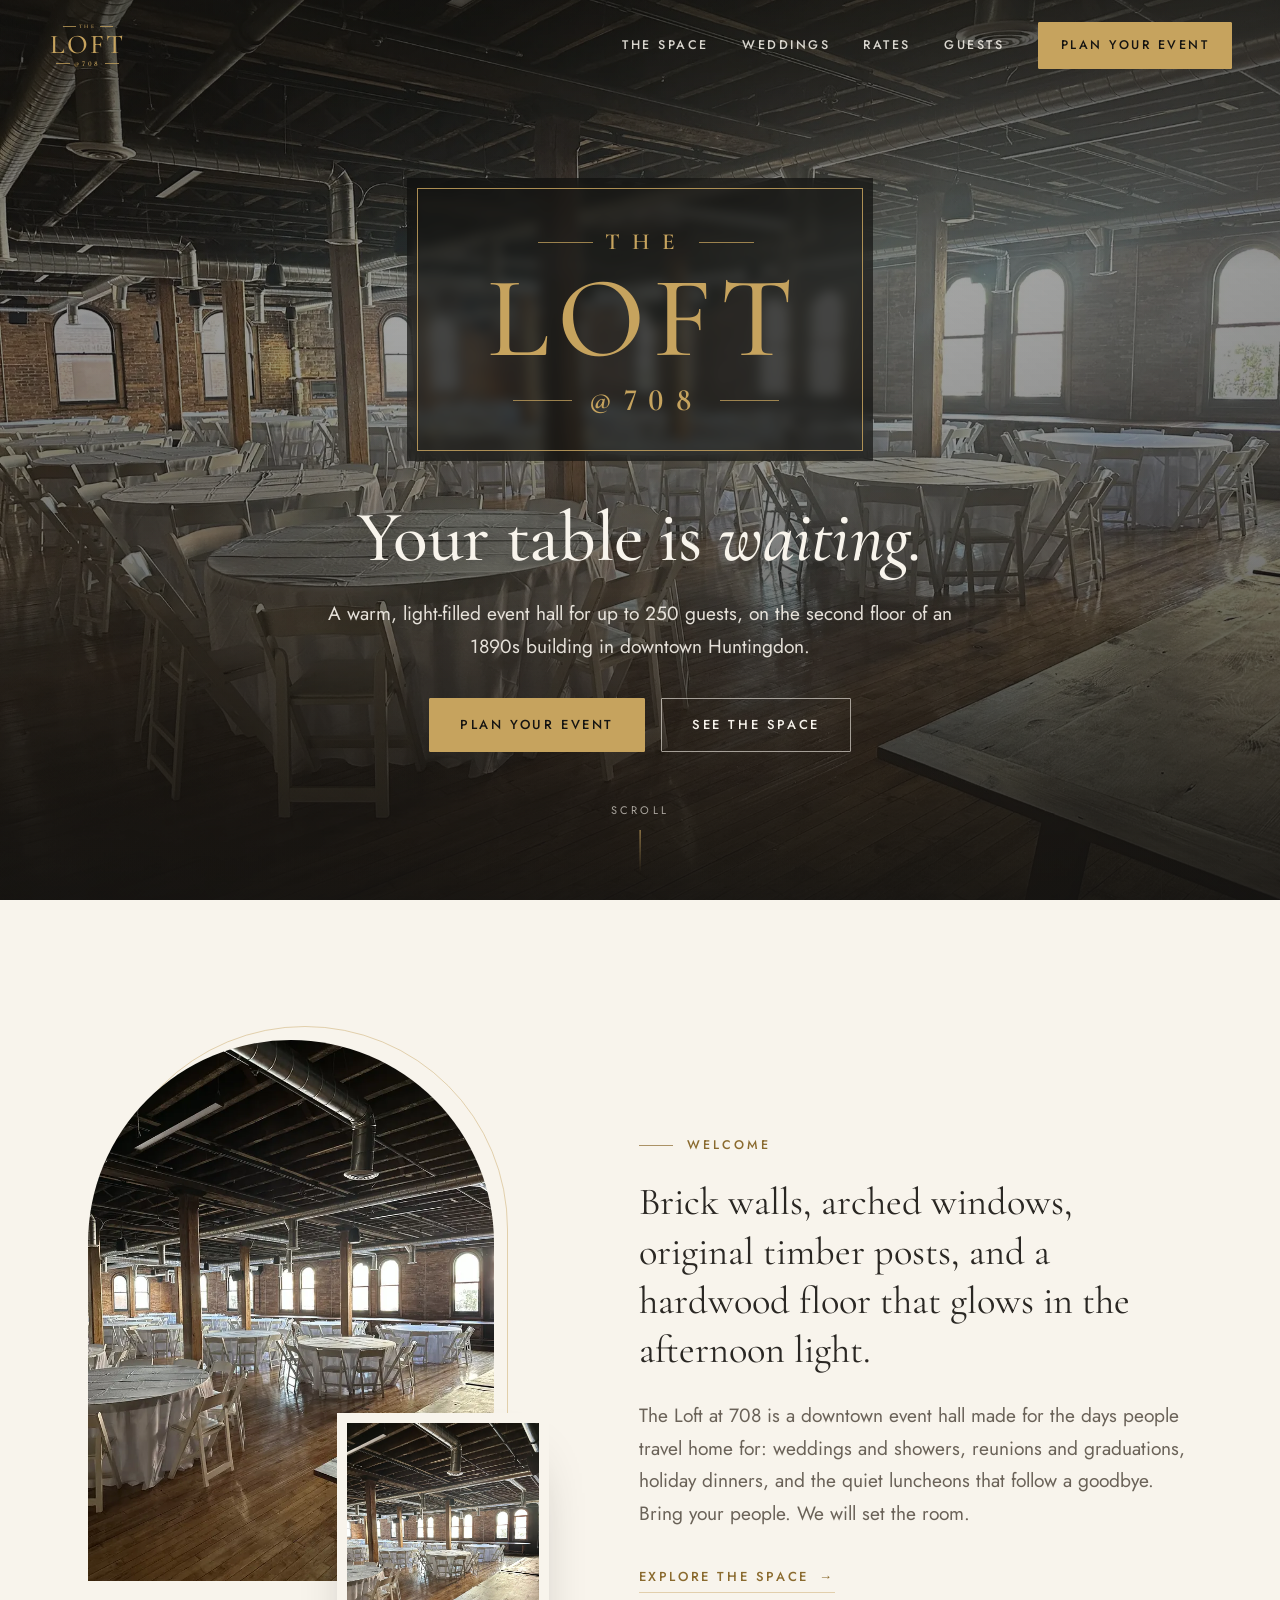
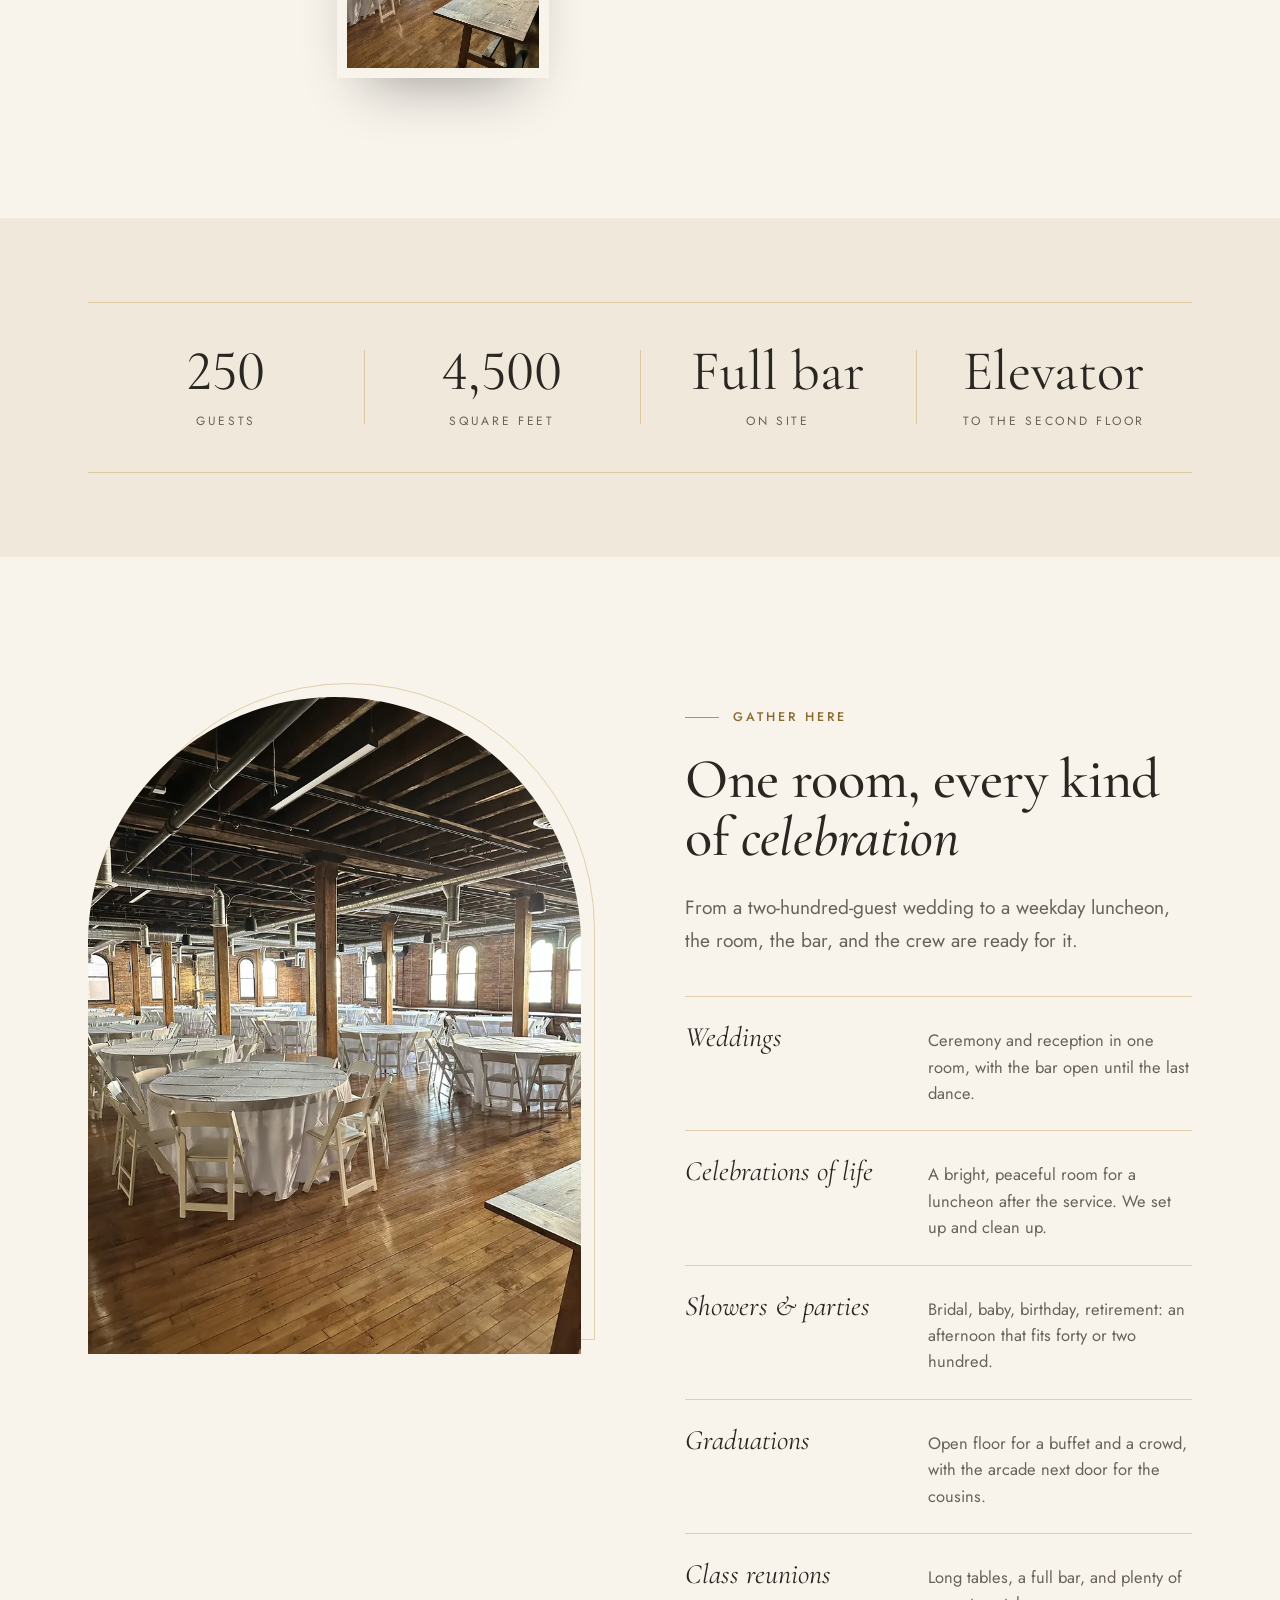
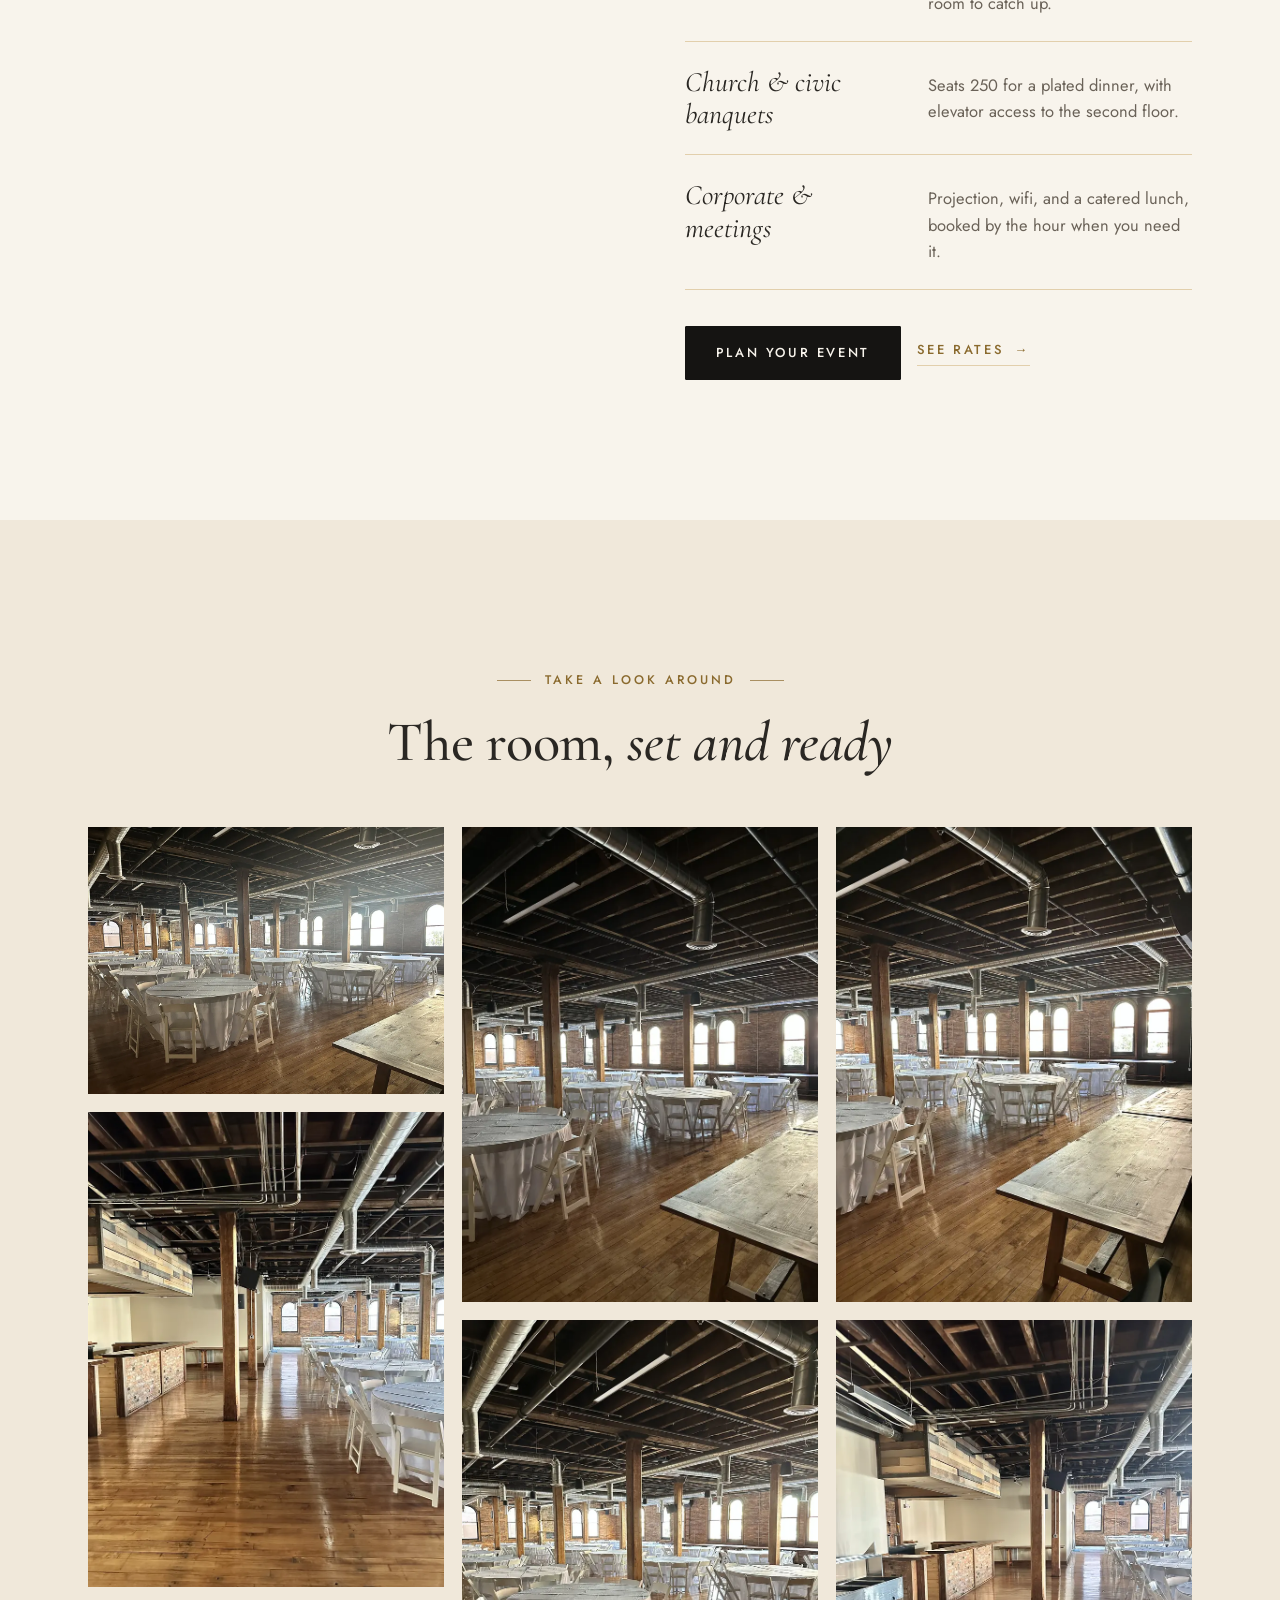
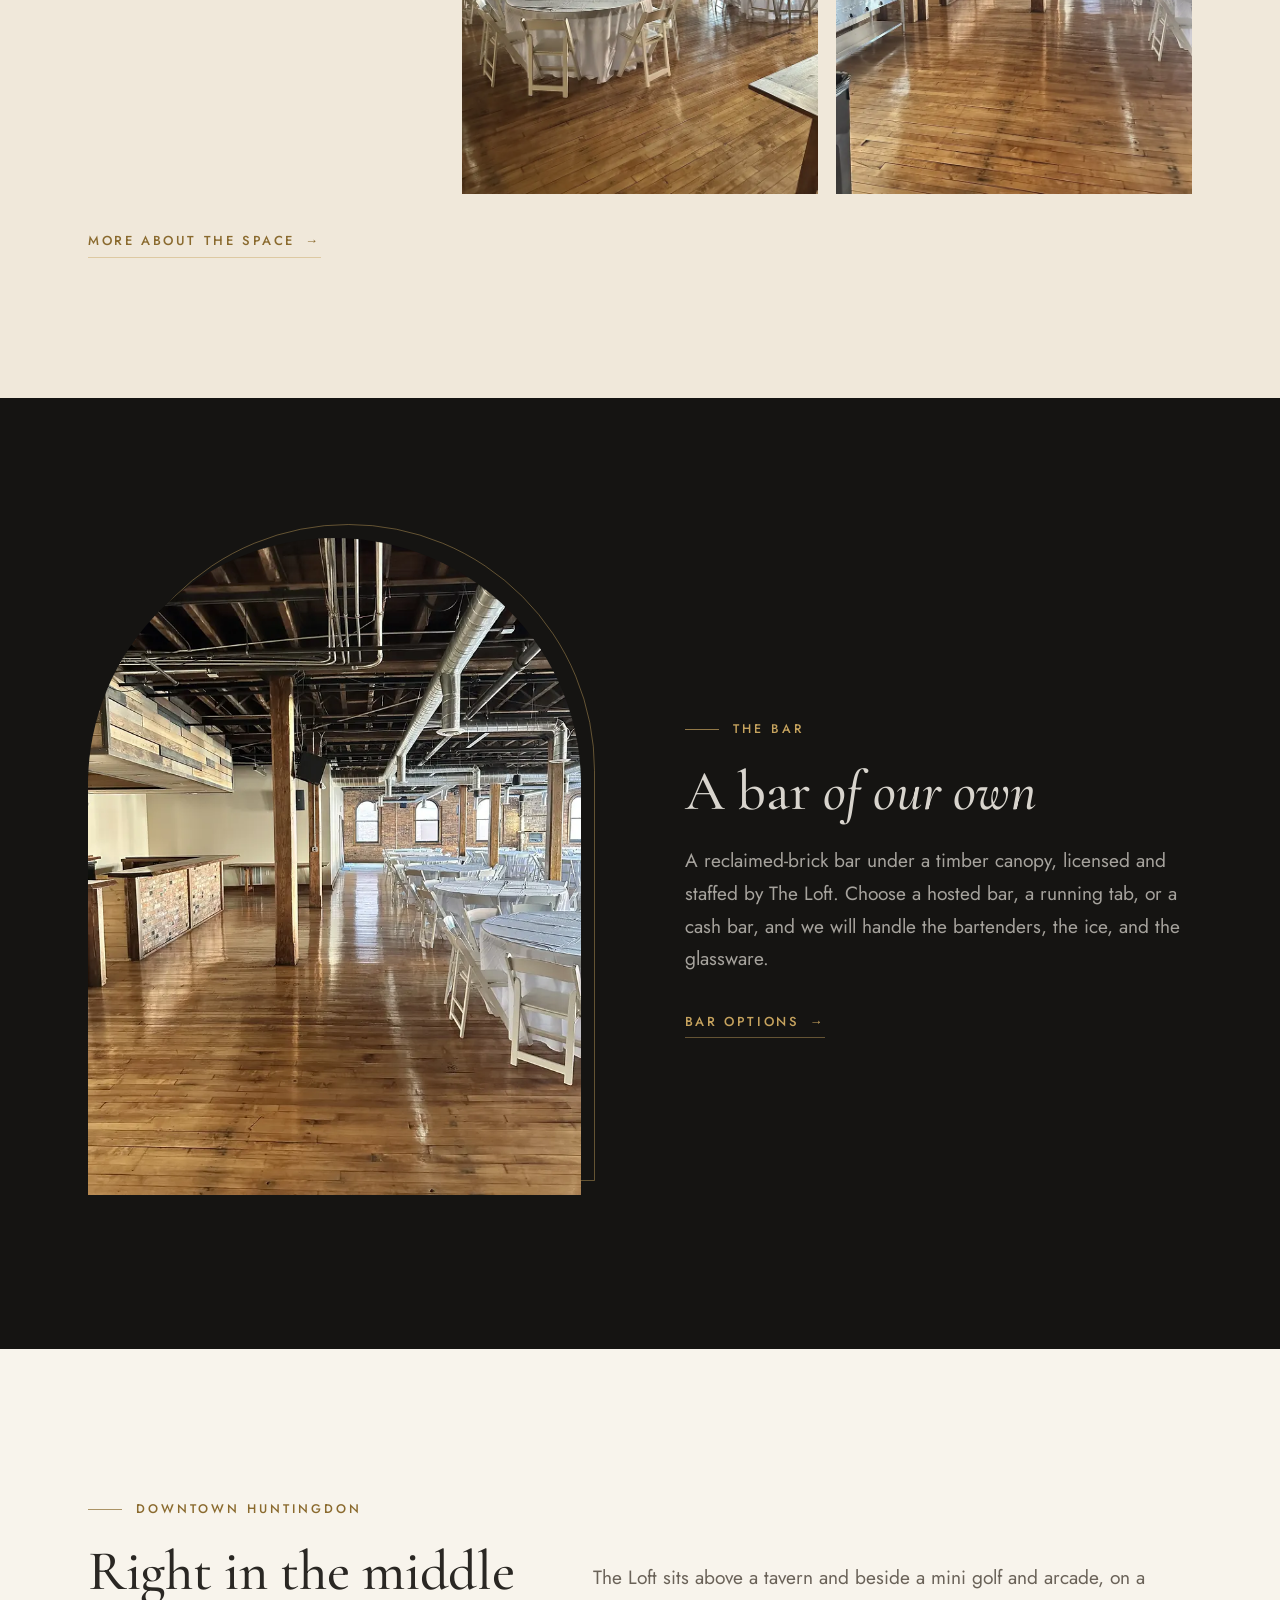
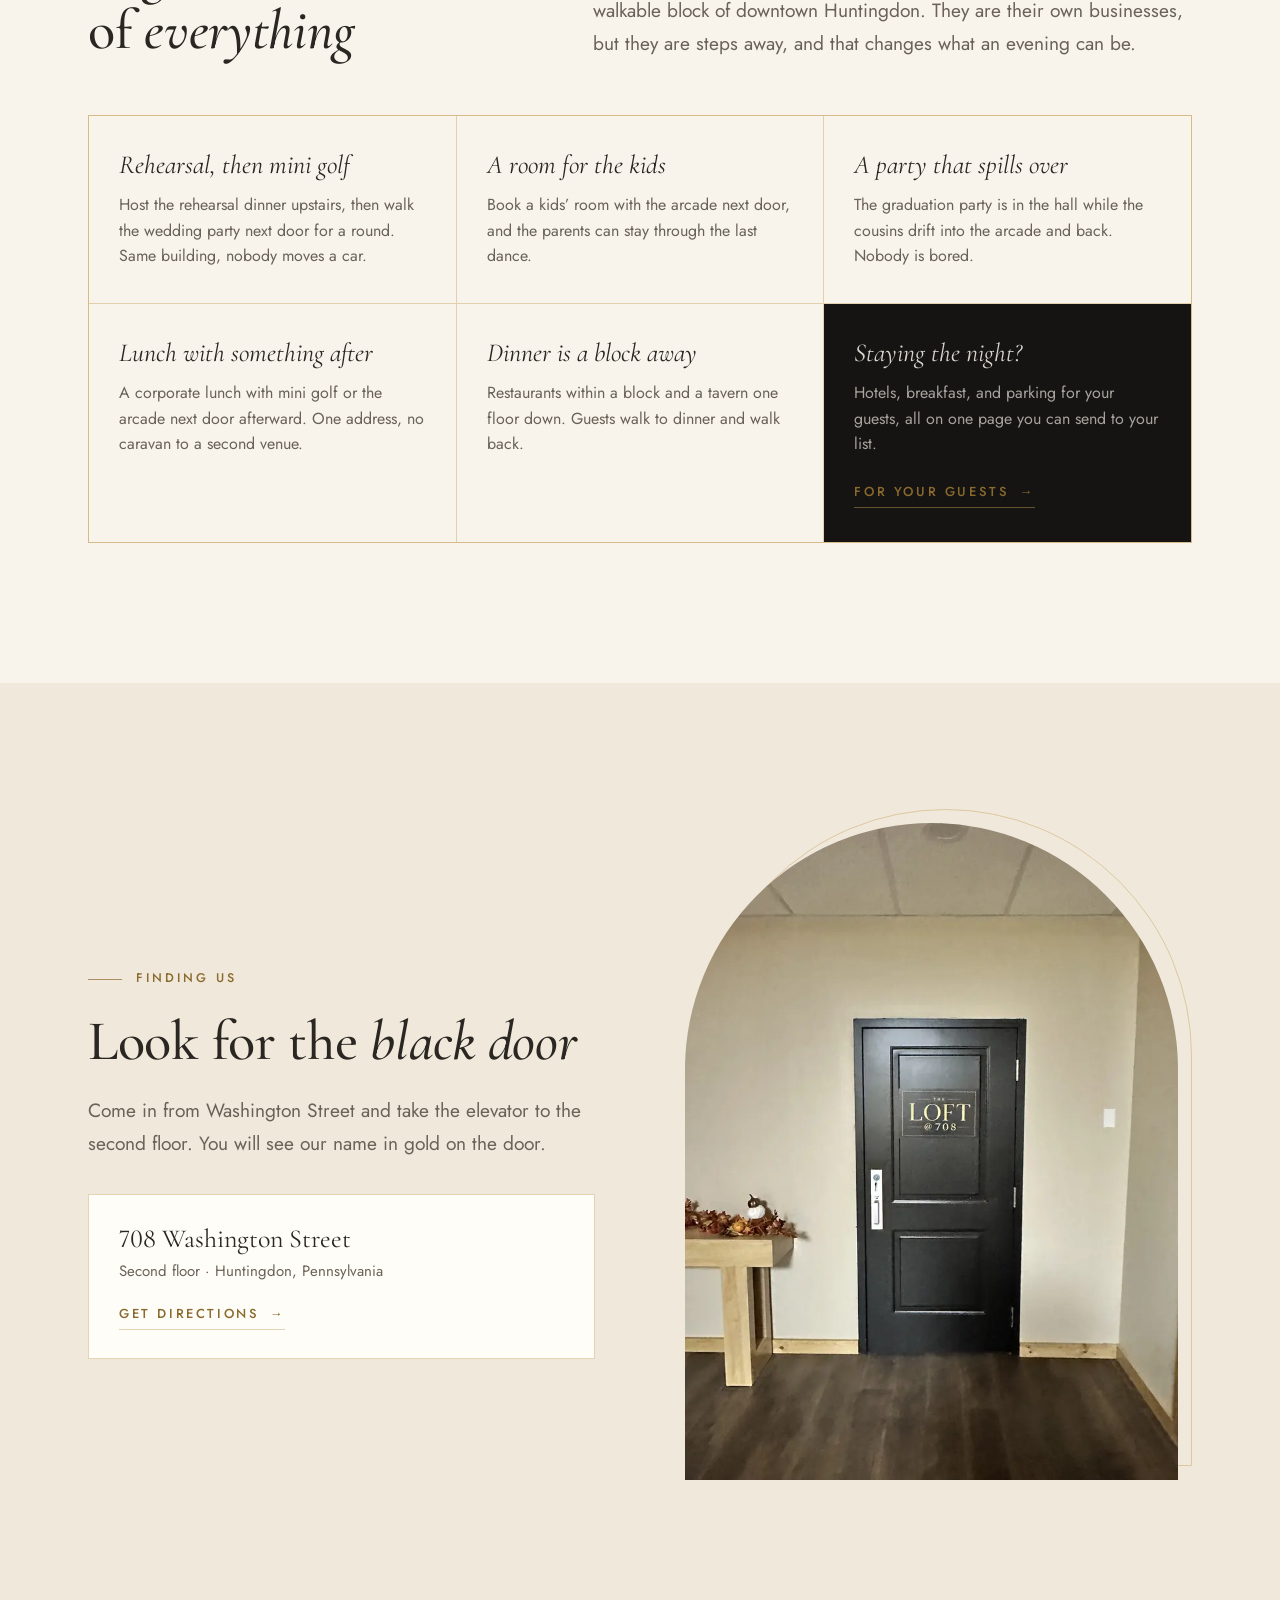
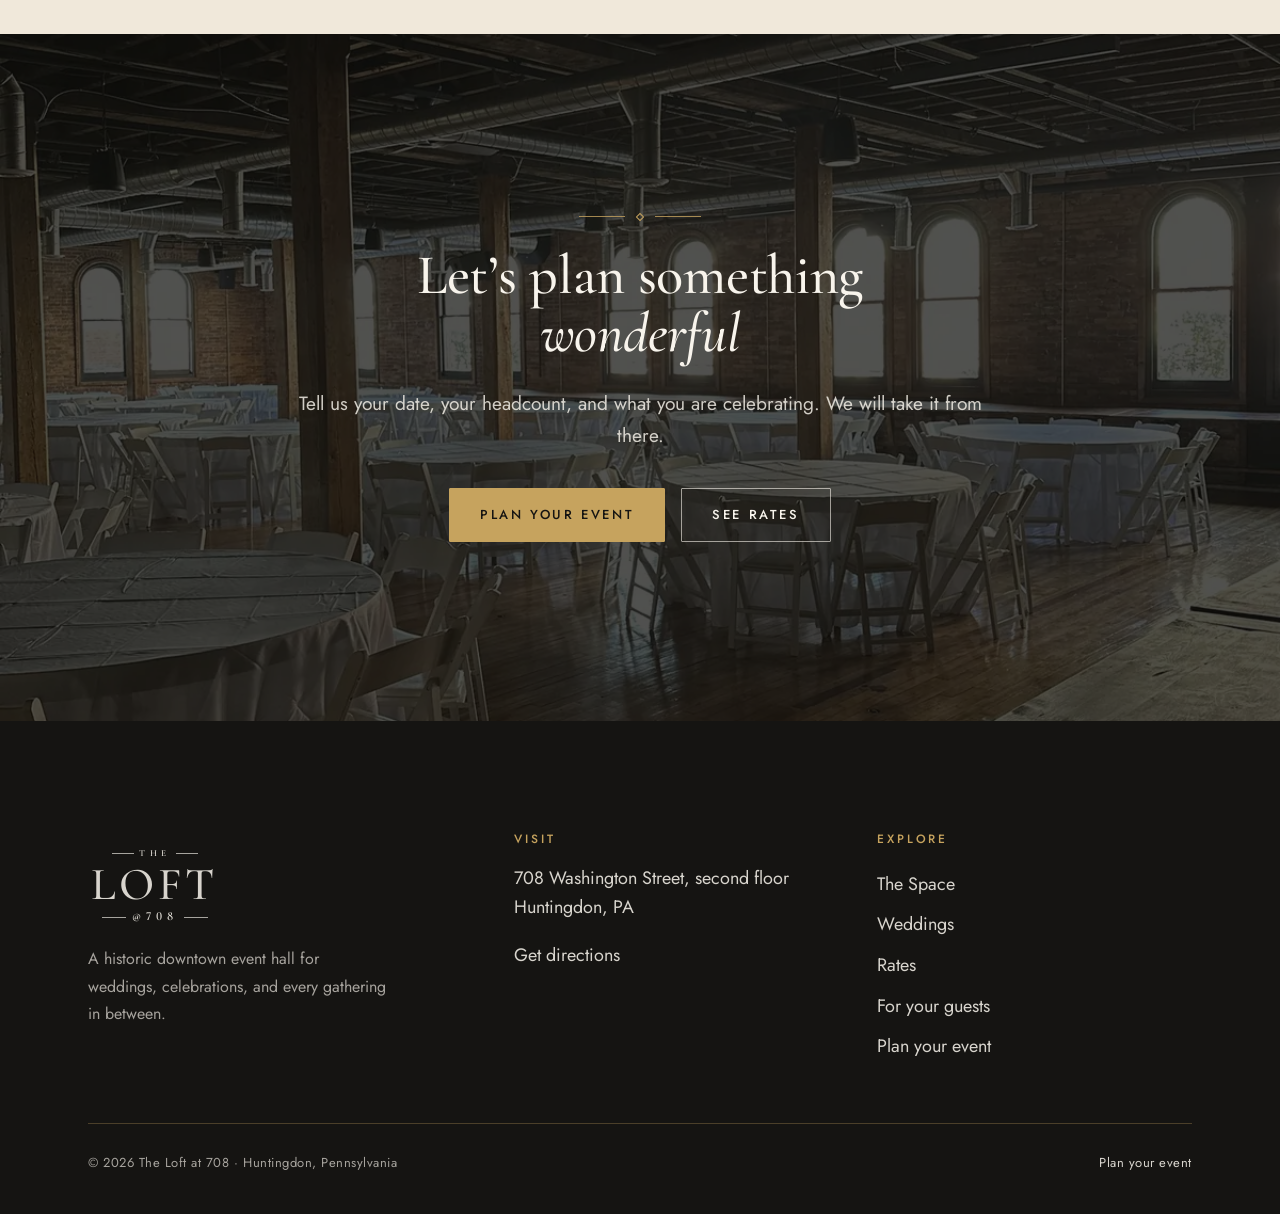
==== index.html @ 2ac63fba "Redesign the site around the Loft's sign and the finished room The look now comes from the sign on M" ====
<!DOCTYPE html>
<html lang="en">
<head>
<meta charset="utf-8">
<meta name="viewport" content="width=device-width, initial-scale=1">
<title>The Loft at 708 | Event hall in downtown Huntingdon, PA</title>
<meta name="description" content="A historic second-floor event hall at 708 Washington Street in downtown Huntingdon, PA. Exposed brick, arched windows, a full bar, and room for 250 guests.">
<meta property="og:type" content="website">
<meta property="og:site_name" content="The Loft at 708">
<meta property="og:title" content="The Loft at 708 | Huntingdon, PA">
<meta property="og:description" content="Exposed brick, arched windows, and room for 250, on the second floor of a historic building in downtown Huntingdon.">
<meta property="og:image" content="https://huntingdon-banquet-website.vercel.app/images/loft-share.jpg">
<meta property="og:image:width" content="1200">
<meta property="og:image:height" content="630">
<meta name="twitter:card" content="summary_large_image">
<meta name="theme-color" content="#151412">
<link rel="icon" href="images/favicon.svg" type="image/svg+xml">
<link rel="preconnect" href="https://fonts.googleapis.com">
<link rel="preconnect" href="https://fonts.gstatic.com" crossorigin>
<link href="https://fonts.googleapis.com/css2?family=Cormorant+Garamond:ital,wght@0,400;0,500;0,600;1,400;1,500&family=Jost:wght@400;500&display=swap" rel="stylesheet">
<link rel="stylesheet" href="css/main.css">
<link rel="preload" as="image" type="image/webp" href="images/loft-hall-wide-2000.webp" imagesrcset="images/loft-hall-wide-1200.webp 1200w, images/loft-hall-wide-2000.webp 2000w" imagesizes="100vw">
<script src="config.js"></script>
<script src="js/site.js" defer></script>
<script src="js/content.js" defer></script>
</head>
<body>
<a class="skip-link" href="#main">Skip to content</a>

<header class="site-header">
  <div class="site-header__inner">
    <a class="lockup" href="index.html" aria-label="The Loft at 708, home">
      <span class="lockup__the" aria-hidden="true">The</span>
      <span class="lockup__loft" aria-hidden="true">Loft</span>
      <span class="lockup__num" aria-hidden="true">@708</span>
    </a>
    <nav class="site-nav" aria-label="Main">
      <a href="the-room.html">The Space</a>
      <a href="weddings.html">Weddings</a>
      <a href="pricing.html">Rates</a>
      <a href="for-your-guests.html">Guests</a>
      <a class="btn" href="book-a-tour.html">Plan your event</a>
    </nav>
    <button class="menu-toggle" type="button" aria-controls="mobile-menu" aria-expanded="false" aria-label="Open menu"><span></span></button>
  </div>
</header>
<div class="mobile-menu" id="mobile-menu" aria-hidden="true">
  <a href="index.html" aria-current="page">Home</a>
  <a href="the-room.html">The Space</a>
  <a href="weddings.html">Weddings</a>
  <a href="pricing.html">Rates</a>
  <a href="for-your-guests.html">Guests</a>
  <a class="btn" href="book-a-tour.html">Plan your event</a>
  <p class="mobile-menu__meta">708 Washington Street, second floor<br>Huntingdon, PA</p>
</div>

<main id="main">

  <!-- HERO -->
  <section class="hero">
    <div class="hero__media">
      <picture data-content="hero.image">
        <source type="image/webp" srcset="images/loft-hall-wide-1200.webp 1200w, images/loft-hall-wide-2000.webp 2000w" sizes="100vw">
        <img src="images/loft-hall-wide-2000.jpg" srcset="images/loft-hall-wide-1200.jpg 1200w, images/loft-hall-wide-2000.jpg 2000w" sizes="100vw" alt="The Loft set for a dinner: round tables in white linen between timber posts, under arched brick windows" fetchpriority="high">
      </picture>
    </div>
    <div class="hero__shade"></div>
    <div class="hero__content">
      <div class="plaque fade-up">
        <span class="lockup" aria-hidden="true">
          <span class="lockup__the">The</span>
          <span class="lockup__loft">Loft</span>
          <span class="lockup__num">@708</span>
        </span>
        <span class="visually-hidden" data-venue-name>The Loft at 708</span>
      </div>
      <h1 class="display hero__title fade-up d1" data-content="hero.headline" data-content-html>Your table is <em>waiting.</em></h1>
      <p class="hero__sub fade-up d2" data-content="hero.subheadline">A warm, light-filled event hall for up to 250 guests, on the second floor of an 1890s building in downtown Huntingdon.</p>
      <div class="actions fade-up d3">
        <a class="btn" href="book-a-tour.html">Plan your event</a>
        <a class="btn btn--ghost" href="the-room.html">See the space</a>
      </div>
    </div>
    <a class="hero__scroll" href="#welcome">Scroll</a>
  </section>

  <!-- WELCOME -->
  <section class="section" id="welcome">
    <div class="wrap split split--wide-text">
      <div class="reveal">
        <div class="collage">
          <div class="arch arch--framed collage__main">
            <picture data-content="home.welcome.image">
              <source type="image/webp" srcset="images/loft-window-wall-760.webp 760w, images/loft-window-wall-1200.webp 1200w" sizes="(max-width: 900px) 80vw, 480px">
              <img src="images/loft-window-wall-1200.jpg" srcset="images/loft-window-wall-760.jpg 760w, images/loft-window-wall-1200.jpg 1200w" sizes="(max-width: 900px) 80vw, 480px" alt="Tall arched windows along the brick wall, with tables set in white linen" loading="lazy">
            </picture>
          </div>
          <div class="frame collage__inset">
            <picture data-content="home.welcome.image2">
              <source type="image/webp" srcset="images/loft-farm-table-760.webp" sizes="260px">
              <img src="images/loft-farm-table-760.jpg" alt="A rustic wooden farm table in the foreground of the hall" loading="lazy">
            </picture>
          </div>
        </div>
      </div>
      <div class="reveal d1">
        <span class="eyebrow">Welcome</span>
        <p class="statement" data-content="home.welcome.statement">Brick walls, arched windows, original timber posts, and a hardwood floor that glows in the afternoon light.</p>
        <p class="lede" data-content="home.welcome.text">The Loft at 708 is a downtown event hall made for the days people travel home for: weddings and showers, reunions and graduations, holiday dinners, and the quiet luncheons that follow a goodbye. Bring your people. We will set the room.</p>
        <div class="actions">
          <a class="text-link" href="the-room.html">Explore the space <span aria-hidden="true">&rarr;</span></a>
        </div>
      </div>
    </div>
  </section>

  <!-- AT A GLANCE -->
  <section class="section--tight section--linen" aria-label="At a glance">
    <div class="wrap">
      <div class="stats reveal">
        <div class="stat"><span class="stat__value" data-content="venue.capacity">250</span><span class="stat__label">Guests</span></div>
        <div class="stat"><span class="stat__value" data-content="venue.sqft">4,500</span><span class="stat__label">Square feet</span></div>
        <div class="stat"><span class="stat__value">Full bar</span><span class="stat__label">On site</span></div>
        <div class="stat"><span class="stat__value">Elevator</span><span class="stat__label">To the second floor</span></div>
      </div>
    </div>
  </section>

  <!-- OCCASIONS -->
  <section class="section">
    <div class="wrap split split--top">
      <div class="sticky-media reveal">
        <div class="arch arch--framed">
          <picture data-content="home.occasions.image">
            <source type="image/webp" srcset="images/loft-tables-posts-760.webp 760w, images/loft-tables-posts-1200.webp 1200w" sizes="(max-width: 900px) 90vw, 540px">
            <img src="images/loft-tables-posts-1200.jpg" srcset="images/loft-tables-posts-760.jpg 760w, images/loft-tables-posts-1200.jpg 1200w" sizes="(max-width: 900px) 90vw, 540px" alt="Round tables set between the hall's timber posts" loading="lazy">
          </picture>
        </div>
      </div>
      <div class="reveal d1">
        <span class="eyebrow">Gather here</span>
        <h2 class="h2">One room, every kind of <em>celebration</em></h2>
        <p class="lede" data-content="home.occasions.intro">From a two-hundred-guest wedding to a weekday luncheon, the room, the bar, and the crew are ready for it.</p>
        <ul class="occasions">
          <li>
            <a class="occasion" href="weddings.html">
              <span class="occasion__name" data-content="home.occasions.weddings.name">Weddings</span>
              <span class="occasion__desc" data-content="home.occasions.weddings.desc">Ceremony and reception in one room, with the bar open until the last dance.</span>
            </a>
          </li>
          <li class="occasion">
            <span class="occasion__name" data-content="home.occasions.celebrations.name">Celebrations of life</span>
            <span class="occasion__desc" data-content="home.occasions.celebrations.desc">A bright, peaceful room for a luncheon after the service. We set up and clean up.</span>
          </li>
          <li class="occasion">
            <span class="occasion__name" data-content="home.occasions.showers.name">Showers &amp; parties</span>
            <span class="occasion__desc" data-content="home.occasions.showers.desc">Bridal, baby, birthday, retirement: an afternoon that fits forty or two hundred.</span>
          </li>
          <li class="occasion">
            <span class="occasion__name" data-content="home.occasions.graduations.name">Graduations</span>
            <span class="occasion__desc" data-content="home.occasions.graduations.desc">Open floor for a buffet and a crowd, with the arcade next door for the cousins.</span>
          </li>
          <li class="occasion">
            <span class="occasion__name" data-content="home.occasions.reunions.name">Class reunions</span>
            <span class="occasion__desc" data-content="home.occasions.reunions.desc">Long tables, a full bar, and plenty of room to catch up.</span>
          </li>
          <li class="occasion">
            <span class="occasion__name" data-content="home.occasions.banquets.name">Church &amp; civic banquets</span>
            <span class="occasion__desc" data-content="home.occasions.banquets.desc">Seats 250 for a plated dinner, with elevator access to the second floor.</span>
          </li>
          <li class="occasion">
            <span class="occasion__name" data-content="home.occasions.corporate.name">Corporate &amp; meetings</span>
            <span class="occasion__desc" data-content="home.occasions.corporate.desc">Projection, wifi, and a catered lunch, booked by the hour when you need it.</span>
          </li>
        </ul>
        <div class="actions">
          <a class="btn btn--ink" href="book-a-tour.html">Plan your event</a>
          <a class="text-link" href="pricing.html">See rates <span aria-hidden="true">&rarr;</span></a>
        </div>
      </div>
    </div>
  </section>

  <!-- GALLERY -->
  <section class="section section--linen" id="gallery">
    <div class="wrap">
      <div class="center reveal">
        <span class="eyebrow">Take a look around</span>
        <h2 class="h2">The room, <em>set and ready</em></h2>
      </div>
      <div class="gallery reveal d1">
        <button class="gallery__item" type="button" aria-label="Open photo: the full hall">
          <picture data-content="room.gallery.1">
            <source type="image/webp" srcset="images/loft-hall-wide-1200.webp" sizes="(max-width: 900px) 50vw, 400px">
            <img src="images/loft-hall-wide-1200.jpg" alt="The full hall set with round tables, timber posts, and arched windows" loading="lazy" width="1200" height="900">
          </picture>
        </button>
        <button class="gallery__item" type="button" aria-label="Open photo: the bar">
          <picture data-content="room.gallery.2">
            <source type="image/webp" srcset="images/loft-bar-view-760.webp" sizes="(max-width: 900px) 50vw, 400px">
            <img src="images/loft-bar-view-760.jpg" alt="The reclaimed-brick bar under its timber canopy, with tables beyond" loading="lazy" width="760" height="1013">
          </picture>
        </button>
        <button class="gallery__item" type="button" aria-label="Open photo: the window wall">
          <picture data-content="room.gallery.3">
            <source type="image/webp" srcset="images/loft-window-wall-760.webp" sizes="(max-width: 900px) 50vw, 400px">
            <img src="images/loft-window-wall-760.jpg" alt="Sunlight through the arched windows onto tables in white linen" loading="lazy" width="760" height="1013">
          </picture>
        </button>
        <button class="gallery__item" type="button" aria-label="Open photo: tables between the posts">
          <picture data-content="room.gallery.4">
            <source type="image/webp" srcset="images/loft-tables-posts-760.webp" sizes="(max-width: 900px) 50vw, 400px">
            <img src="images/loft-tables-posts-760.jpg" alt="Round tables arranged between the original timber posts" loading="lazy" width="760" height="1013">
          </picture>
        </button>
        <button class="gallery__item" type="button" aria-label="Open photo: the farm tables">
          <picture data-content="room.gallery.5">
            <source type="image/webp" srcset="images/loft-farm-table-760.webp" sizes="(max-width: 900px) 50vw, 400px">
            <img src="images/loft-farm-table-760.jpg" alt="Rustic farm tables beside the dining floor" loading="lazy" width="760" height="1013">
          </picture>
        </button>
        <button class="gallery__item" type="button" aria-label="Open photo: the bar and serving station">
          <picture data-content="room.gallery.6">
            <source type="image/webp" srcset="images/loft-bar-buffet-760.webp" sizes="(max-width: 900px) 50vw, 400px">
            <img src="images/loft-bar-buffet-760.jpg" alt="The bar with beer taps and a serving station, looking down the hall" loading="lazy" width="760" height="1013">
          </picture>
        </button>
      </div>
      <div class="center actions reveal">
        <a class="text-link" href="the-room.html">More about the space <span aria-hidden="true">&rarr;</span></a>
      </div>
    </div>
  </section>

  <!-- THE BAR -->
  <section class="section section--ink">
    <div class="wrap split">
      <div class="feature-media reveal">
        <div class="arch arch--framed">
          <picture data-content="home.bar.image">
            <source type="image/webp" srcset="images/loft-bar-view-760.webp 760w, images/loft-bar-view-1200.webp 1200w" sizes="(max-width: 900px) 80vw, 520px">
            <img src="images/loft-bar-view-1200.jpg" srcset="images/loft-bar-view-760.jpg 760w, images/loft-bar-view-1200.jpg 1200w" sizes="(max-width: 900px) 80vw, 520px" alt="The reclaimed-brick bar with its timber canopy" loading="lazy">
          </picture>
        </div>
      </div>
      <div class="reveal d1">
        <span class="eyebrow">The bar</span>
        <h2 class="h2" data-content="home.bar.headline" data-content-html>A bar <em>of our own</em></h2>
        <p class="lede" data-content="home.bar.text">A reclaimed-brick bar under a timber canopy, licensed and staffed by The Loft. Choose a hosted bar, a running tab, or a cash bar, and we will handle the bartenders, the ice, and the glassware.</p>
        <div class="actions">
          <a class="text-link" href="pricing.html#bar">Bar options <span aria-hidden="true">&rarr;</span></a>
        </div>
      </div>
    </div>
  </section>

  <!-- DOWNTOWN -->
  <section class="section">
    <div class="wrap">
      <div class="section-head reveal">
        <div>
          <span class="eyebrow" data-content="home.adjacency.eyebrow">Downtown Huntingdon</span>
          <h2 class="h2" data-content="home.adjacency.headline" data-content-html>Right in the middle of <em>everything</em></h2>
        </div>
        <p class="lede" data-content="home.adjacency.intro">The Loft sits above a tavern and beside a mini golf and arcade, on a walkable block of downtown Huntingdon. They are their own businesses, but they are steps away, and that changes what an evening can be.</p>
      </div>
      <div class="scenarios reveal d1">
        <div class="scenario">
          <span class="scenario__name" data-content="home.adjacency.1.name">Rehearsal, then mini golf</span>
          <p class="scenario__text" data-content="home.adjacency.1.text">Host the rehearsal dinner upstairs, then walk the wedding party next door for a round. Same building, nobody moves a car.</p>
        </div>
        <div class="scenario">
          <span class="scenario__name" data-content="home.adjacency.2.name">A room for the kids</span>
          <p class="scenario__text" data-content="home.adjacency.2.text">Book a kids&rsquo; room with the arcade next door, and the parents can stay through the last dance.</p>
        </div>
        <div class="scenario">
          <span class="scenario__name" data-content="home.adjacency.3.name">A party that spills over</span>
          <p class="scenario__text" data-content="home.adjacency.3.text">The graduation party is in the hall while the cousins drift into the arcade and back. Nobody is bored.</p>
        </div>
        <div class="scenario">
          <span class="scenario__name" data-content="home.adjacency.4.name">Lunch with something after</span>
          <p class="scenario__text" data-content="home.adjacency.4.text">A corporate lunch with mini golf or the arcade next door afterward. One address, no caravan to a second venue.</p>
        </div>
        <div class="scenario">
          <span class="scenario__name" data-content="home.adjacency.5.name">Dinner is a block away</span>
          <p class="scenario__text" data-content="home.adjacency.5.text">Restaurants within a block and a tavern one floor down. Guests walk to dinner and walk back.</p>
        </div>
        <div class="scenario scenario--note">
          <span class="scenario__name">Staying the night?</span>
          <p class="scenario__text">Hotels, breakfast, and parking for your guests, all on one page you can send to your list.</p>
          <p style="margin-top:18px"><a class="text-link" href="for-your-guests.html">For your guests <span aria-hidden="true">&rarr;</span></a></p>
        </div>
      </div>
    </div>
  </section>

  <!-- FIND US -->
  <section class="section section--linen">
    <div class="wrap split split--reverse-mobile">
      <div class="reveal">
        <span class="eyebrow">Finding us</span>
        <h2 class="h2" data-content="home.findus.headline" data-content-html>Look for the <em>black door</em></h2>
        <p class="lede" data-content="home.findus.text">Come in from Washington Street and take the elevator to the second floor. You will see our name in gold on the door.</p>
        <div class="address">
          <span class="address__line">708 Washington Street</span>
          <span class="address__sub">Second floor &middot; Huntingdon, Pennsylvania</span>
          <a class="text-link" data-config-link="maps" href="https://www.google.com/maps/search/?api=1&amp;query=708%20Washington%20Street%2C%20Huntingdon%2C%20PA" target="_blank" rel="noopener">Get directions <span aria-hidden="true">&rarr;</span></a>
        </div>
      </div>
      <div class="feature-media reveal d1">
        <div class="arch arch--framed">
          <picture data-content="home.findus.image">
            <source type="image/webp" srcset="images/loft-door-760.webp 760w, images/loft-door-1200.webp 1200w" sizes="(max-width: 900px) 80vw, 520px">
            <img src="images/loft-door-1200.jpg" srcset="images/loft-door-760.jpg 760w, images/loft-door-1200.jpg 1200w" sizes="(max-width: 900px) 80vw, 520px" alt="The black door to The Loft, with its name in gold letters" loading="lazy">
          </picture>
        </div>
      </div>
    </div>
  </section>

  <!-- FACEBOOK (shows once config.js has the page link) -->
  <section class="section section--tight" data-requires="facebook" hidden>
    <div class="wrap">
      <div class="social-band reveal">
        <div class="social-band__icon" aria-hidden="true">
          <svg viewBox="0 0 24 24"><path fill="currentColor" d="M13.5 21v-7.5h2.6l.4-3h-3V8.6c0-.9.3-1.5 1.5-1.5h1.6V4.4c-.3 0-1.2-.1-2.3-.1-2.3 0-3.9 1.4-3.9 4v2.2H7.8v3h2.6V21h3.1z"/></svg>
        </div>
        <div>
          <h2 class="display">Follow along on Facebook</h2>
          <p data-content="home.social.text">See the room dressed for real events, and send us a message anytime.</p>
        </div>
        <a class="btn btn--ink" data-config-link="facebook" href="#" target="_blank" rel="noopener">Visit our page</a>
      </div>
    </div>
  </section>

  <!-- CTA -->
  <section class="cta">
    <div class="cta__media">
      <picture data-content="home.cta.image">
        <source type="image/webp" srcset="images/loft-window-wall-1200.webp">
        <img src="images/loft-window-wall-1200.jpg" alt="" loading="lazy">
      </picture>
    </div>
    <div class="wrap reveal">
      <div class="ornament"><span></span></div>
      <h2 class="h2" data-content="home.cta.headline" data-content-html>Let&rsquo;s plan something <em>wonderful</em></h2>
      <p class="lede" data-content="home.cta.text">Tell us your date, your headcount, and what you are celebrating. We will take it from there.</p>
      <div class="actions">
        <a class="btn" href="book-a-tour.html">Plan your event</a>
        <a class="btn btn--ghost" href="pricing.html">See rates</a>
      </div>
    </div>
  </section>

</main>

<footer class="site-footer">
  <div class="wrap">
    <div class="site-footer__top">
      <div class="site-footer__brand">
        <a class="lockup" href="index.html" aria-label="The Loft at 708, home">
          <span class="lockup__the" aria-hidden="true">The</span>
          <span class="lockup__loft" aria-hidden="true">Loft</span>
          <span class="lockup__num" aria-hidden="true">@708</span>
        </a>
        <p class="site-footer__tag">A historic downtown event hall for weddings, celebrations, and every gathering in between.</p>
      </div>
      <div>
        <h2>Visit</h2>
        <address><span data-content="contact.address">708 Washington Street, second floor</span><br>Huntingdon, PA</address>
        <ul style="margin-top:14px">
          <li><a data-config-link="maps" href="https://www.google.com/maps/search/?api=1&amp;query=708%20Washington%20Street%2C%20Huntingdon%2C%20PA" target="_blank" rel="noopener">Get directions</a></li>
          <li data-requires="phone" hidden><a data-config-link="phone" data-config-text="phone" href="#">Call</a></li>
          <li data-requires="email" hidden><a data-config-link="email" data-config-text="email" href="#">Email</a></li>
          <li data-requires="facebook" hidden><a data-config-link="facebook" href="#" target="_blank" rel="noopener">Facebook</a></li>
        </ul>
      </div>
      <div>
        <h2>Explore</h2>
        <ul>
          <li><a href="the-room.html">The Space</a></li>
          <li><a href="weddings.html">Weddings</a></li>
          <li><a href="pricing.html">Rates</a></li>
          <li><a href="for-your-guests.html">For your guests</a></li>
          <li><a href="book-a-tour.html">Plan your event</a></li>
        </ul>
      </div>
    </div>
    <div class="site-footer__bottom">
      <span>&copy; <span data-year>2026</span> <span data-venue-name>The Loft at 708</span> &middot; Huntingdon, Pennsylvania</span>
      <a href="book-a-tour.html">Plan your event</a>
    </div>
  </div>
</footer>
</body>
</html>
---- css/main.css ----
/* The Loft at 708: design system.
   Direction comes from the sign on the door: a black plaque, gold roman
   capitals, thin hairlines. Photos carry the warmth (brick, wood, linen),
   so the page palette stays quiet: door black, sign gold, warm ivory. */

:root {
  --ink: #151412;
  --ink-2: #1F1D1A;
  --ivory: #F8F4EC;
  --linen: #F0E8DA;
  --paper: #FFFDF8;
  --text: #2A2723;
  --muted: #6A6258;
  --gold: #C6A35E;
  --gold-light: #E2C98F;
  --gold-text: #8A6A2E;
  --line: rgba(198, 163, 94, .45);
  --line-soft: rgba(42, 39, 35, .12);
  --line-dark: rgba(198, 163, 94, .3);
  --on-ink: rgba(248, 244, 236, .86);
  --on-ink-muted: rgba(248, 244, 236, .64);

  --serif: 'Cormorant Garamond', 'Cormorant', Georgia, 'Times New Roman', serif;
  --sans: 'Jost', 'Helvetica Neue', Arial, sans-serif;

  --wrap: 1200px;
  --gutter: clamp(20px, 5vw, 48px);
  --section: clamp(80px, 11vw, 140px);
  --ease: cubic-bezier(.2, .7, .2, 1);
}

*, *::before, *::after { box-sizing: border-box; }

html { scroll-behavior: smooth; -webkit-text-size-adjust: 100%; }

body {
  margin: 0;
  background: var(--ivory);
  color: var(--text);
  font-family: var(--sans);
  font-size: 18px;
  font-weight: 400;
  line-height: 1.7;
  -webkit-font-smoothing: antialiased;
  text-rendering: optimizeLegibility;
}

img, picture, svg, video { display: block; max-width: 100%; }
picture img { width: 100%; height: 100%; object-fit: cover; }

a { color: inherit; }
::selection { background: var(--gold); color: var(--ink); }
:focus-visible { outline: 2px solid var(--gold); outline-offset: 3px; }

p { margin: 0 0 1em; }
p:last-child { margin-bottom: 0; }

.visually-hidden {
  position: absolute !important;
  width: 1px; height: 1px;
  margin: -1px; padding: 0;
  overflow: hidden; clip: rect(0 0 0 0);
  white-space: nowrap; border: 0;
}

.skip-link {
  position: absolute; left: 16px; top: -60px; z-index: 200;
  background: var(--gold); color: var(--ink);
  padding: 10px 16px; font-weight: 500; text-decoration: none;
  transition: top .2s;
}
.skip-link:focus { top: 16px; }

/* ---------- layout ---------- */

.wrap { max-width: var(--wrap); margin: 0 auto; padding: 0 var(--gutter); }
.wrap--narrow { max-width: 820px; }

.section { padding: var(--section) 0; }
.section--tight { padding: calc(var(--section) * .6) 0; }
.section--linen { background: var(--linen); }
.section--paper { background: var(--paper); }
.section--ink { background: var(--ink); color: var(--on-ink); }

.split {
  display: grid;
  grid-template-columns: 1fr 1fr;
  gap: clamp(40px, 7vw, 104px);
  align-items: center;
}
.split > * { min-width: 0; }
.split--wide-text { grid-template-columns: 5fr 6fr; }
.split--top { align-items: start; }

.center { text-align: center; }
.center .lede { margin-left: auto; margin-right: auto; }

/* ---------- type ---------- */

/* Cormorant defaults to old-style figures; the sign uses lining ones. */
h1, h2, h3, .display, .statement, .lockup, .stat__value, .rate__value,
.card__price, .address__line, .place__name, .occasion__name, .card__title {
  font-variant-numeric: lining-nums;
  font-feature-settings: "lnum" 1;
}

h1, h2, h3, .display {
  font-family: var(--serif);
  font-weight: 500;
  line-height: 1.04;
  letter-spacing: -0.005em;
  margin: 0;
  color: inherit;
}
h1 em, h2 em, h3 em, .display em, .statement em { font-style: italic; font-weight: 500; }

.h1 { font-size: clamp(44px, 6vw, 84px); }
.h2 { font-size: clamp(36px, 4.4vw, 62px); }
.h3 { font-size: clamp(26px, 2.4vw, 32px); line-height: 1.15; }

.statement {
  font-family: var(--serif);
  font-size: clamp(27px, 3vw, 40px);
  line-height: 1.28;
  font-weight: 400;
  margin: 0;
}

.lede { font-size: clamp(18px, 1.5vw, 20px); color: var(--muted); max-width: 58ch; margin-top: 24px; }
.section--ink .lede { color: var(--on-ink-muted); }

.eyebrow {
  display: inline-flex;
  align-items: center;
  gap: 14px;
  font-family: var(--sans);
  font-size: 12.5px;
  font-weight: 500;
  letter-spacing: .24em;
  text-transform: uppercase;
  color: var(--gold-text);
  margin-bottom: 22px;
}
.eyebrow::before {
  content: '';
  width: 34px; height: 1px;
  background: currentColor;
  opacity: .7;
}
.center .eyebrow::after {
  content: '';
  width: 34px; height: 1px;
  background: currentColor;
  opacity: .7;
}
.section--ink .eyebrow, .on-photo .eyebrow { color: var(--gold); }

/* small gold ornament, echoing the hairlines on the sign */
.ornament {
  display: flex; align-items: center; justify-content: center; gap: 12px;
  color: var(--gold); margin: 0 auto 26px;
}
.ornament::before, .ornament::after { content: ''; width: 46px; height: 1px; background: currentColor; opacity: .8; }
.ornament span { width: 6px; height: 6px; transform: rotate(45deg); border: 1px solid currentColor; }

.text-link {
  display: inline-flex; align-items: center; gap: 10px;
  font-size: 13px; font-weight: 500; letter-spacing: .2em; text-transform: uppercase;
  text-decoration: none; color: var(--gold-text);
  padding-bottom: 4px;
  border-bottom: 1px solid var(--line);
  transition: color .2s, border-color .2s, gap .2s;
}
.text-link:hover { color: var(--text); border-color: var(--gold); gap: 14px; }
.section--ink .text-link { color: var(--gold); }
.section--ink .text-link:hover { color: var(--ivory); }

/* ---------- the wordmark (after the door sign) ---------- */

.lockup {
  display: inline-flex;
  flex-direction: column;
  align-items: center;
  font-family: var(--serif);
  color: var(--gold);
  line-height: 1;
  text-decoration: none;
  font-size: 30px;
}
.lockup__the, .lockup__num {
  display: flex; align-items: center; gap: .55em;
  font-weight: 600; text-transform: uppercase;
}
.lockup__the { font-size: .2em; letter-spacing: .5em; margin-bottom: .32em; padding-left: .5em; }
.lockup__num { font-size: .27em; letter-spacing: .38em; margin-top: .3em; padding-left: .38em; }
.lockup__the::before, .lockup__the::after,
.lockup__num::before, .lockup__num::after {
  content: ''; width: 2.4em; height: 1px; background: currentColor; opacity: .75;
}
.lockup__num::before, .lockup__num::after { width: 1.9em; }
.lockup__loft { font-weight: 500; text-transform: uppercase; letter-spacing: .07em; padding-left: .07em; }

/* the black plaque with its inset gold rule, exactly like the door */
.plaque {
  position: relative;
  display: inline-block;
  padding: clamp(26px, 4vw, 44px) clamp(34px, 6vw, 72px);
  background: rgba(14, 13, 12, .64);
  -webkit-backdrop-filter: blur(6px);
  backdrop-filter: blur(6px);
}
.plaque::before {
  content: '';
  position: absolute; inset: 10px;
  border: 1px solid var(--gold);
  opacity: .85;
  pointer-events: none;
}
.plaque .lockup { font-size: clamp(64px, 9vw, 118px); }

/* ---------- buttons ---------- */

.btn {
  display: inline-flex; align-items: center; justify-content: center; gap: 10px;
  min-height: 52px;
  padding: 15px 30px;
  font-family: var(--sans);
  font-size: 13px; font-weight: 500;
  letter-spacing: .2em; text-transform: uppercase;
  text-decoration: none;
  border: 1px solid var(--gold);
  border-radius: 1px;
  background: var(--gold);
  color: var(--ink);
  cursor: pointer;
  transition: background .25s var(--ease), color .25s var(--ease), border-color .25s var(--ease);
}
.btn:hover { background: var(--gold-light); border-color: var(--gold-light); }
.btn--ink { background: var(--ink); border-color: var(--ink); color: var(--ivory); }
.btn--ink:hover { background: var(--ink-2); border-color: var(--gold); color: var(--gold-light); }
.btn--ghost { background: transparent; color: var(--ivory); border-color: rgba(248, 244, 236, .6); }
.btn--ghost:hover { background: rgba(248, 244, 236, .1); border-color: var(--gold); color: var(--gold-light); }
.btn--ghost-dark { background: transparent; color: var(--text); border-color: rgba(42, 39, 35, .35); }
.btn--ghost-dark:hover { background: transparent; border-color: var(--gold); color: var(--gold-text); }
.btn[disabled] { opacity: .5; cursor: default; }

.actions { display: flex; flex-wrap: wrap; align-items: center; gap: 14px 16px; margin-top: 36px; }
.center .actions { justify-content: center; }

/* ---------- header ---------- */

.site-header {
  position: fixed; top: 0; left: 0; right: 0; z-index: 50;
  color: var(--ivory);
  transition: background .35s var(--ease), box-shadow .35s var(--ease), padding .35s var(--ease);
  padding: 22px 0;
}
.site-header.is-solid {
  background: rgba(21, 20, 18, .94);
  -webkit-backdrop-filter: blur(10px);
  backdrop-filter: blur(10px);
  box-shadow: 0 1px 0 var(--line-dark);
  padding: 12px 0;
}
.site-header__inner {
  max-width: 1320px; margin: 0 auto; padding: 0 var(--gutter);
  display: flex; align-items: center; justify-content: space-between; gap: 24px;
}
.site-header .lockup { font-size: 27px; }

.site-nav { display: flex; align-items: center; gap: clamp(20px, 2.6vw, 38px); }
.site-nav a {
  font-size: 12.5px; font-weight: 500; letter-spacing: .2em; text-transform: uppercase;
  text-decoration: none; color: var(--on-ink);
  padding: 6px 0; border-bottom: 1px solid transparent;
  transition: color .2s, border-color .2s;
}
.site-nav a:hover, .site-nav a[aria-current="page"] { color: var(--gold-light); border-color: var(--gold); }
.site-nav .btn { padding: 12px 22px; min-height: 0; color: var(--ink); border-bottom: 1px solid var(--gold); }
.site-nav .btn:hover { color: var(--ink); }

.menu-toggle {
  display: none;
  width: 48px; height: 48px; margin-right: -10px;
  background: none; border: 0; color: var(--ivory); cursor: pointer;
  position: relative;
}
.menu-toggle span, .menu-toggle span::before {
  position: absolute; left: 12px; right: 12px; height: 1px; background: currentColor;
  transition: transform .3s var(--ease), top .3s var(--ease);
}
.menu-toggle span { top: 20px; }
.menu-toggle span::before { content: ''; left: 0; right: 0; top: 8px; }
.menu-open .menu-toggle span { top: 24px; transform: rotate(45deg); }
.menu-open .menu-toggle span::before { top: 0; transform: rotate(-90deg); }

.mobile-menu {
  position: fixed; inset: 0; z-index: 45;
  background: var(--ink);
  display: flex; flex-direction: column; justify-content: center;
  padding: 120px var(--gutter) 48px;
  opacity: 0; visibility: hidden;
  transition: opacity .35s var(--ease), visibility .35s;
}
.menu-open .mobile-menu { opacity: 1; visibility: visible; }
.mobile-menu a:not(.btn) {
  display: block;
  font-family: var(--serif); font-size: 40px; line-height: 1.25;
  color: var(--ivory); text-decoration: none;
  padding: 6px 0;
}
.mobile-menu a:not(.btn)[aria-current="page"] { color: var(--gold); font-style: italic; }
.mobile-menu .btn { margin-top: 32px; align-self: flex-start; }
.mobile-menu__meta { margin-top: 40px; color: var(--on-ink-muted); font-size: 15px; }

/* ---------- heroes ---------- */

.hero {
  position: relative;
  min-height: 100vh; min-height: 100svh;
  display: flex; align-items: center; justify-content: center;
  overflow: hidden;
  background: var(--ink);
  color: var(--ivory);
  isolation: isolate;
}
.hero--page { min-height: 72vh; min-height: 72svh; align-items: flex-end; }
.hero__media { position: absolute; inset: 0; z-index: -2; }
.hero__media picture, .hero__media img { width: 100%; height: 100%; object-fit: cover; }
.hero__media img { animation: hero-settle 2.6s var(--ease) both; }
.hero__shade {
  position: absolute; inset: 0; z-index: -1;
  background:
    radial-gradient(120% 80% at 50% 45%, rgba(21, 20, 18, .18) 0%, rgba(21, 20, 18, .55) 100%),
    linear-gradient(180deg, rgba(21, 20, 18, .55) 0%, rgba(21, 20, 18, .15) 30%, rgba(21, 20, 18, .35) 62%, rgba(21, 20, 18, .88) 100%);
}
.hero--page .hero__shade {
  background:
    linear-gradient(90deg, rgba(21, 20, 18, .78) 0%, rgba(21, 20, 18, .5) 42%, rgba(21, 20, 18, .12) 78%),
    linear-gradient(180deg, rgba(21, 20, 18, .62) 0%, rgba(21, 20, 18, .15) 30%, rgba(21, 20, 18, .45) 70%, rgba(21, 20, 18, .9) 100%);
}
.hero--page .eyebrow { text-shadow: 0 1px 12px rgba(0, 0, 0, .6); }
.hero__content {
  width: 100%;
  max-width: 1000px;
  padding: 140px var(--gutter) 110px;
  text-align: center;
}
.hero--page .hero__content { max-width: var(--wrap); text-align: left; padding: 160px var(--gutter) clamp(56px, 8vw, 96px); }
.hero__title { font-size: clamp(42px, 5.6vw, 78px); margin-top: 40px; text-shadow: 0 2px 30px rgba(0, 0, 0, .35); }
.hero--page .hero__title { margin-top: 0; font-size: clamp(44px, 6.2vw, 92px); max-width: 16ch; }
.hero__sub {
  font-size: clamp(17px, 1.5vw, 20px);
  color: rgba(248, 244, 236, .9);
  max-width: 56ch; margin: 22px auto 0;
  text-shadow: 0 1px 18px rgba(0, 0, 0, .4);
}
.hero--page .hero__sub { margin-left: 0; }
.hero .actions { justify-content: center; }
.hero--page .actions { justify-content: flex-start; }

.hero__scroll {
  position: absolute; left: 50%; bottom: 28px; transform: translateX(-50%);
  display: flex; flex-direction: column; align-items: center; gap: 10px;
  font-size: 11px; letter-spacing: .3em; text-transform: uppercase; color: var(--on-ink-muted);
  text-decoration: none;
}
.hero__scroll::after {
  content: ''; width: 1px; height: 42px;
  background: linear-gradient(var(--gold), transparent);
  animation: scroll-cue 2.4s ease-in-out infinite;
}

.fade-up { animation: fade-up 1s var(--ease) both; }
.fade-up.d1 { animation-delay: .25s; }
.fade-up.d2 { animation-delay: .5s; }
.fade-up.d3 { animation-delay: .7s; }
.fade-up.d4 { animation-delay: .9s; }

@keyframes hero-settle { from { transform: scale(1.07); } to { transform: scale(1); } }
@keyframes fade-up { from { opacity: 0; transform: translateY(18px); } to { opacity: 1; transform: none; } }
@keyframes scroll-cue { 0%, 100% { opacity: .3; transform: scaleY(.6); transform-origin: top; } 50% { opacity: 1; transform: scaleY(1); } }

/* ---------- photo frames ---------- */

/* An arched top, from the room's own windows. The thin gold line sits just
   outside the photo, like a window casing. */
.arch {
  position: relative;
  aspect-ratio: 3 / 4;
}
.arch > picture, .arch > img {
  width: 100%; height: 100%;
  border-radius: 1000px 1000px 0 0;
  overflow: hidden;
}
.arch--framed::before {
  content: '';
  position: absolute; inset: -14px -14px 14px 14px;
  border: 1px solid var(--line);
  border-radius: 1000px 1000px 0 0;
  z-index: -1;
}
.arch--framed { isolation: isolate; margin: 0 14px 14px 0; }

.frame { position: relative; overflow: hidden; }
.frame picture, .frame img { width: 100%; height: 100%; object-fit: cover; }

.collage { position: relative; padding: 0 12% 18% 0; }
.collage__main { width: 100%; }
.collage__inset {
  position: absolute; right: 0; bottom: 0;
  width: 46%;
  aspect-ratio: 4 / 5;
  border: 10px solid var(--ivory);
  box-shadow: 0 30px 60px -30px rgba(21, 20, 18, .45);
}
.section--linen .collage__inset { border-color: var(--linen); }

/* ---------- stats ---------- */

.stats {
  display: grid;
  grid-template-columns: repeat(4, 1fr);
  border-top: 1px solid var(--line);
  border-bottom: 1px solid var(--line);
}
.stat { padding: 40px 20px; text-align: center; position: relative; }
.stat + .stat::before {
  content: ''; position: absolute; left: 0; top: 28%; bottom: 28%;
  width: 1px; background: var(--line);
}
.stat__value { display: block; font-family: var(--serif); font-size: clamp(40px, 4.4vw, 60px); line-height: 1; color: var(--text); }
.stat__label { display: block; margin-top: 12px; font-size: 12px; letter-spacing: .22em; text-transform: uppercase; color: var(--muted); }

/* ---------- occasions list ---------- */

.occasions { list-style: none; margin: 40px 0 0; padding: 0; border-top: 1px solid var(--line); }
.occasion {
  display: grid; grid-template-columns: 1fr 1.25fr; gap: 8px 32px;
  padding: 24px 0; border-bottom: 1px solid var(--line);
  align-items: baseline;
}
.occasion__name { font-family: var(--serif); font-style: italic; font-size: clamp(25px, 2.2vw, 30px); line-height: 1.15; color: var(--text); }
.occasion__desc { color: var(--muted); font-size: 16.5px; line-height: 1.6; }
a.occasion { text-decoration: none; transition: background .25s; }
a.occasion:hover .occasion__name { color: var(--gold-text); }

.sticky-media { position: sticky; top: 120px; }

/* ---------- gallery + lightbox ---------- */

.gallery { columns: 3; column-gap: 18px; margin-top: 56px; }
.gallery__item {
  display: block; width: 100%;
  margin: 0 0 18px; padding: 0;
  border: 0; background: var(--ink);
  cursor: zoom-in;
  break-inside: avoid;
  overflow: hidden;
  position: relative;
}
.gallery__item picture, .gallery__item img { width: 100%; height: auto; transition: transform .8s var(--ease), opacity .4s; }
.gallery__item:hover img { transform: scale(1.035); opacity: .92; }
.gallery__item:focus-visible { outline-offset: -3px; }

.lightbox {
  width: 100vw; height: 100vh; max-width: none; max-height: none;
  margin: 0; padding: 0; border: 0;
  background: rgba(12, 11, 10, .96);
  color: var(--ivory);
}
.lightbox::backdrop { background: rgba(12, 11, 10, .9); }
.lightbox[open] { display: flex; align-items: center; justify-content: center; }
.lightbox__img { max-width: min(92vw, 1400px); max-height: 86vh; width: auto; height: auto; object-fit: contain; box-shadow: 0 40px 80px rgba(0, 0, 0, .5); }
.lightbox__btn {
  position: absolute;
  width: 56px; height: 56px;
  display: flex; align-items: center; justify-content: center;
  background: transparent; border: 1px solid rgba(198, 163, 94, .5); border-radius: 50%;
  color: var(--gold-light); font-size: 22px; line-height: 1; cursor: pointer;
  transition: background .2s, border-color .2s;
}
.lightbox__btn:hover { background: rgba(198, 163, 94, .15); border-color: var(--gold); }
.lightbox__close { top: 22px; right: 22px; }
.lightbox__prev { left: 22px; top: 50%; transform: translateY(-50%); }
.lightbox__next { right: 22px; top: 50%; transform: translateY(-50%); }
.lightbox__count { position: absolute; bottom: 24px; left: 0; right: 0; text-align: center; font-size: 12px; letter-spacing: .3em; color: var(--on-ink-muted); }

.hero .eyebrow { color: var(--gold); }

/* two arched photos side by side, like a pair of the room's windows */
.duo {
  display: grid; grid-template-columns: 1fr 1fr;
  gap: clamp(20px, 4vw, 56px);
  max-width: 1000px; margin: 0 auto;
}
.duo > * { min-width: 0; }
.duo .arch:nth-child(2) { margin-top: clamp(40px, 8vw, 110px); }

.wide-photo { aspect-ratio: 16 / 8; }
.wide-photo picture, .wide-photo img { width: 100%; height: 100%; object-fit: cover; }

.copy-link { margin-top: 28px; }
.copy-link__done { margin-left: 14px; font-size: 14px; color: var(--gold-text); }

/* ---------- feature (the bar) ---------- */

.feature-media { position: relative; }
.feature-media .arch { max-width: 520px; }

/* ---------- downtown scenarios ---------- */

.scenarios {
  display: grid; grid-template-columns: repeat(3, 1fr);
  gap: 1px; background: var(--line);
  border: 1px solid var(--line);
  margin-top: 56px;
}
.scenario { background: var(--ivory); padding: 34px 30px; min-width: 0; }
.scenario__name { display: block; font-family: var(--serif); font-style: italic; font-size: 26px; line-height: 1.15; margin-bottom: 12px; }
.scenario__text { color: var(--muted); font-size: 16px; line-height: 1.6; margin: 0; }
.scenario--note { background: var(--ink); color: var(--on-ink); display: flex; flex-direction: column; justify-content: center; }
.scenario--note .scenario__text { color: var(--on-ink-muted); }

/* ---------- facts / spec rows ---------- */

.facts { margin: 0; border-top: 1px solid var(--line); }
.fact {
  display: grid; grid-template-columns: 210px 1fr; gap: 6px 32px;
  padding: 22px 0; border-bottom: 1px solid var(--line);
}
.fact dt, .fact__label {
  font-size: 12.5px; font-weight: 500; letter-spacing: .2em; text-transform: uppercase;
  color: var(--gold-text); padding-top: 4px;
}
.fact dd { margin: 0; }
.section--ink .facts, .section--ink .fact { border-color: var(--line-dark); }
.section--ink .fact dt { color: var(--gold); }
.section--ink .fact dd { color: var(--on-ink); }
.fact__lead { display: block; font-family: var(--serif); font-style: italic; font-size: 25px; line-height: 1.25; margin-bottom: 4px; }

/* ---------- address card ---------- */

.address {
  margin-top: 34px;
  padding: 28px 30px;
  border: 1px solid var(--line);
  background: var(--paper);
}
.address__line { font-family: var(--serif); font-size: 26px; line-height: 1.25; display: block; }
.address__sub { color: var(--muted); font-size: 15px; display: block; margin-top: 4px; }
.address .text-link { margin-top: 18px; }

/* ---------- social band ---------- */

.social-band {
  display: grid; grid-template-columns: auto 1fr auto; gap: 24px 40px; align-items: center;
  padding: 40px clamp(24px, 4vw, 52px);
  border: 1px solid var(--line);
  background: var(--paper);
}
.social-band__icon {
  width: 64px; height: 64px; border-radius: 50%;
  display: flex; align-items: center; justify-content: center;
  border: 1px solid var(--line); color: var(--gold-text);
}
.social-band__icon svg { width: 26px; height: 26px; }
.social-band h2 { font-size: clamp(28px, 2.6vw, 36px); }
.social-band p { color: var(--muted); margin-top: 6px; }

/* ---------- CTA band ---------- */

.cta {
  position: relative; isolation: isolate; overflow: hidden;
  padding: clamp(110px, 14vw, 180px) 0;
  color: var(--ivory); text-align: center;
  background: var(--ink);
}
.cta__media { position: absolute; inset: 0; z-index: -2; }
.cta__media picture, .cta__media img { width: 100%; height: 100%; object-fit: cover; }
.cta::after { content: ''; position: absolute; inset: 0; z-index: -1; background: rgba(15, 14, 12, .72); }
.cta .h2 { max-width: 18ch; margin: 0 auto; }
.cta .lede { color: rgba(248, 244, 236, .82); margin-left: auto; margin-right: auto; }
.cta .actions { justify-content: center; }

/* ---------- cards (packages, bar, samples) ---------- */

.cards {
  display: grid; grid-template-columns: repeat(3, 1fr);
  gap: 1px; background: var(--line);
  border: 1px solid var(--line);
  margin-top: 56px;
}
.card { background: var(--paper); padding: clamp(30px, 3vw, 42px); display: flex; flex-direction: column; min-width: 0; }
.card--ink { background: var(--ink); color: var(--on-ink); }
.card__kicker { font-size: 12px; font-weight: 500; letter-spacing: .22em; text-transform: uppercase; color: var(--gold-text); }
.card--ink .card__kicker { color: var(--gold); }
.card__title { font-family: var(--serif); font-style: italic; font-size: clamp(28px, 2.6vw, 34px); line-height: 1.1; margin: 12px 0 0; }
.card__price { font-family: var(--serif); font-size: clamp(44px, 4vw, 56px); line-height: 1; margin: 18px 0 0; }
.card__text { color: var(--muted); margin: 16px 0 26px; font-size: 16.5px; }
.card--ink .card__text { color: var(--on-ink-muted); }
.card__list-title { font-size: 12px; font-weight: 500; letter-spacing: .2em; text-transform: uppercase; margin: 0 0 12px; color: var(--text); }
.card--ink .card__list-title { color: var(--ivory); }
.card__list-title--muted { color: var(--muted); }
.card--ink .card__list-title--muted { color: var(--gold); }
.card ul { list-style: none; margin: 0 0 24px; padding: 0; font-size: 16.5px; }
.card ul:last-child { margin-bottom: 0; }
.card li { padding: 7px 0 7px 22px; position: relative; border-top: 1px solid var(--line-soft); }
.card--ink li { border-color: rgba(248, 244, 236, .1); }
.card li::before { content: ''; position: absolute; left: 2px; top: 17px; width: 6px; height: 6px; transform: rotate(45deg); border: 1px solid var(--gold); }
.card ul.muted { color: var(--muted); }
.card--ink ul.muted { color: var(--on-ink-muted); }
.card__foot { margin-top: auto; padding-top: 18px; border-top: 1px solid var(--line); }
.card--ink .card__foot { border-color: var(--line-dark); }
.card__foot-title { font-family: var(--serif); font-size: 24px; line-height: 1.2; display: block; }
.card__foot-sub { font-size: 12px; letter-spacing: .18em; text-transform: uppercase; color: var(--muted); display: block; margin-top: 6px; }
.card--ink .card__foot-sub { color: var(--gold); }
.card__foot + .card__foot { margin-top: 16px; }
.cards--featured .card--ink { box-shadow: 0 0 0 1px var(--gold) inset; }

/* ---------- rate rows ---------- */

.rates { border-top: 1px solid var(--line); }
.rate {
  display: flex; align-items: baseline; justify-content: space-between; gap: 24px;
  padding: 24px 0; border-bottom: 1px solid var(--line);
}
.rate__label { font-size: 13px; font-weight: 500; letter-spacing: .18em; text-transform: uppercase; color: var(--muted); }
.rate__value { font-family: var(--serif); font-size: clamp(34px, 3.6vw, 52px); line-height: 1; white-space: nowrap; }
.rate--accent .rate__label, .rate--accent .rate__value { color: var(--gold-text); }
.rate--accent .rate__value { font-style: italic; }
.rates--compact .rate { padding: 18px 0; }
.rates--compact .rate__value { font-size: clamp(28px, 2.6vw, 36px); }

/* ---------- simple lists ---------- */

.ticks { display: grid; grid-template-columns: 1fr 1fr; gap: 0 48px; border-top: 1px solid var(--line); }
.ticks > * { padding: 16px 0 16px 26px; border-bottom: 1px solid var(--line); position: relative; min-width: 0; }
.ticks > *::before { content: ''; position: absolute; left: 3px; top: 26px; width: 6px; height: 6px; transform: rotate(45deg); border: 1px solid var(--gold); }
.ticks > .ticks__note { color: var(--muted); }
.ticks > .ticks__note::before { border-color: var(--muted); }

.vendors { display: grid; grid-template-columns: 1fr 1fr; gap: 0 48px; border-top: 1px solid var(--line); }
.vendor { display: flex; align-items: baseline; justify-content: space-between; gap: 16px; padding: 18px 0; border-bottom: 1px solid var(--line); min-width: 0; }
.vendor__name { font-family: var(--serif); font-style: italic; font-size: 24px; }
.vendor__value { font-size: 12px; letter-spacing: .18em; text-transform: uppercase; color: var(--muted); text-align: right; }

/* ---------- places (guests page) ---------- */

.places { border-top: 1px solid var(--line); }
.place {
  display: grid; grid-template-columns: 1fr auto; gap: 6px 32px;
  padding: 28px 0; border-bottom: 1px solid var(--line);
}
.place__name { font-family: var(--serif); font-style: italic; font-size: clamp(26px, 2.3vw, 31px); line-height: 1.15; display: block; }
.place__where { display: block; margin-top: 6px; font-size: 12.5px; letter-spacing: .18em; text-transform: uppercase; color: var(--muted); }
.place__desc { margin: 12px 0 0; max-width: 56ch; }
.place__tag {
  align-self: start;
  font-size: 11.5px; font-weight: 500; letter-spacing: .2em; text-transform: uppercase;
  color: var(--gold-text); border: 1px solid var(--line); padding: 6px 12px; white-space: nowrap;
}

/* ---------- section head (title column + text column) ---------- */

.section-head { display: grid; grid-template-columns: 5fr 7fr; gap: 24px clamp(40px, 6vw, 96px); align-items: end; }
.section-head > * { min-width: 0; }
.section-head .lede { margin-top: 0; }

/* ---------- inquiry form ---------- */

.inquiry { display: grid; grid-template-columns: 7fr 4fr; gap: clamp(40px, 6vw, 88px); align-items: start; }
.inquiry > * { min-width: 0; }
.form-grid { display: grid; grid-template-columns: 1fr 1fr; gap: 22px 22px; }
.field { display: flex; flex-direction: column; min-width: 0; }
.field--full { grid-column: 1 / -1; }
.field label, .field .label {
  font-size: 12px; font-weight: 500; letter-spacing: .2em; text-transform: uppercase;
  color: var(--muted); margin-bottom: 10px;
}
.field label .req { color: var(--gold-text); letter-spacing: 0; }
.input {
  width: 100%;
  font: inherit; font-size: 17px; color: var(--text);
  background: var(--paper);
  border: 1px solid rgba(42, 39, 35, .22);
  border-radius: 1px;
  padding: 15px 16px;
  transition: border-color .2s, box-shadow .2s;
  -webkit-appearance: none; appearance: none;
}
select.input {
  background-image: linear-gradient(45deg, transparent 50%, var(--gold-text) 50%), linear-gradient(135deg, var(--gold-text) 50%, transparent 50%);
  background-position: calc(100% - 22px) 50%, calc(100% - 16px) 50%;
  background-size: 6px 6px; background-repeat: no-repeat;
  padding-right: 44px;
}
textarea.input { min-height: 150px; resize: vertical; }
.input:focus { outline: none; border-color: var(--gold); box-shadow: 0 0 0 3px rgba(198, 163, 94, .2); }
.input[aria-invalid="true"] { border-color: #A4452F; }
.field__error { color: #A4452F; font-size: 14px; margin-top: 6px; min-height: 0; }
.check { display: flex; align-items: flex-start; gap: 12px; font-size: 16px; cursor: pointer; }
.field label.check { text-transform: none; letter-spacing: 0; font-size: 16.5px; color: var(--text); margin-bottom: 0; }
.check input { width: 20px; height: 20px; margin: 3px 0 0; accent-color: var(--gold-text); flex: none; }
.hp { position: absolute !important; left: -9999px !important; width: 1px; height: 1px; overflow: hidden; }
.form-status {
  margin-top: 22px; padding: 18px 20px;
  border-left: 2px solid var(--gold); background: var(--paper);
  font-size: 16px;
}
.form-status[hidden] { display: none; }
.form-done { text-align: center; padding: 56px 24px; border: 1px solid var(--line); background: var(--paper); }
.form-done[hidden] { display: none; }

.steps { list-style: none; margin: 0; padding: 0; counter-reset: step; }
.steps li { position: relative; padding: 0 0 26px 58px; counter-increment: step; }
.steps li::before {
  content: counter(step);
  position: absolute; left: 0; top: -2px;
  width: 38px; height: 38px; border-radius: 50%;
  display: flex; align-items: center; justify-content: center;
  border: 1px solid var(--gold); color: var(--gold-text);
  font-family: var(--serif); font-size: 20px;
  font-variant-numeric: lining-nums; font-feature-settings: "lnum" 1;
}
.steps strong { display: block; font-family: var(--serif); font-weight: 500; font-size: 24px; line-height: 1.2; }
.steps span { color: var(--muted); font-size: 16px; }

.aside-card { padding: 34px 32px; background: var(--linen); border-top: 2px solid var(--gold); }
.aside-card + .aside-card { margin-top: 20px; }
.contact-lines { list-style: none; margin: 0; padding: 0; }
.contact-lines li { padding: 12px 0; border-top: 1px solid var(--line); }
.contact-lines a { text-decoration: none; border-bottom: 1px solid var(--line); }
.contact-lines a:hover { border-color: var(--gold); }

/* ---------- footer ---------- */

.site-footer { background: var(--ink); color: var(--on-ink-muted); padding: clamp(72px, 9vw, 112px) 0 40px; }
.site-footer__top {
  display: grid; grid-template-columns: 1.2fr 1fr 1fr; gap: 48px;
  padding-bottom: 56px; border-bottom: 1px solid var(--line-dark);
}
.site-footer .lockup { font-size: 46px; }
.site-footer__tag { margin-top: 22px; max-width: 30ch; font-size: 16px; }
.site-footer h2 {
  font-family: var(--sans); font-size: 12px; font-weight: 500; letter-spacing: .24em; text-transform: uppercase;
  color: var(--gold); margin: 0 0 18px;
}
.site-footer ul { list-style: none; margin: 0; padding: 0; }
.site-footer li { padding: 5px 0; }
.site-footer a { color: var(--on-ink); text-decoration: none; transition: color .2s; }
.site-footer a:hover { color: var(--gold-light); }
.site-footer address { font-style: normal; color: var(--on-ink); line-height: 1.6; }
.site-footer__bottom {
  display: flex; flex-wrap: wrap; justify-content: space-between; gap: 12px 32px;
  padding-top: 28px; font-size: 13px; letter-spacing: .04em;
}

/* things that only show once config.js has the value */
[data-requires][hidden] { display: none !important; }

/* ---------- scroll reveal (only when JS is running) ---------- */

.js .reveal { opacity: 0; transform: translateY(26px); transition: opacity 1s var(--ease), transform 1s var(--ease); }
.js .reveal.is-visible { opacity: 1; transform: none; }
.js .reveal.d1 { transition-delay: .12s; }
.js .reveal.d2 { transition-delay: .24s; }

/* ---------- responsive ---------- */

@media (max-width: 1080px) {
  .site-nav { display: none; }
  .menu-toggle { display: block; }
  .site-footer__top { grid-template-columns: 1fr 1fr; }
  .site-footer__brand { grid-column: 1 / -1; }
}

@media (max-width: 900px) {
  body { font-size: 17px; }
  .split, .split--wide-text, .section-head, .inquiry { grid-template-columns: 1fr; }
  .split--reverse-mobile > :first-child { order: 2; }
  .sticky-media { position: static; }
  .stats { grid-template-columns: 1fr 1fr; }
  .stat:nth-child(3)::before { display: none; }
  .stat:nth-child(n+3) { border-top: 1px solid var(--line); }
  .cards { grid-template-columns: 1fr; }
  .scenarios { grid-template-columns: 1fr; }
  .gallery { columns: 2; column-gap: 12px; }
  .gallery__item { margin-bottom: 12px; }
  .occasion { grid-template-columns: 1fr; }
  .fact { grid-template-columns: 1fr; }
  .ticks, .vendors { grid-template-columns: 1fr; }
  .social-band { grid-template-columns: 1fr; text-align: center; justify-items: center; }
  .collage { padding: 0 10% 16% 0; max-width: 520px; }
  .feature-media .arch { max-width: 440px; margin: 0 auto; }
  .lightbox__prev, .lightbox__next { top: auto; bottom: 16px; transform: none; }
  .lightbox__count { bottom: 34px; }
}

@media (max-width: 560px) {
  .form-grid { grid-template-columns: 1fr; }
  .hero__content { padding-top: 120px; }
  .plaque { padding: 22px 26px; }
  .plaque::before { inset: 7px; }
  .rate { flex-direction: column; gap: 6px; }
  .place { grid-template-columns: 1fr; }
  .place__tag { justify-self: start; grid-row: 1; margin-bottom: 4px; }
  .site-footer__top { grid-template-columns: 1fr; }
  .gallery { columns: 1; }
  .duo { grid-template-columns: 1fr; max-width: 420px; }
  .duo .arch:nth-child(2) { margin-top: 0; }
  .wide-photo { aspect-ratio: 4 / 3; }
  .btn { width: 100%; }
  .hero .actions .btn, .cta .actions .btn { width: auto; flex: 1 1 220px; }
}

@media (prefers-reduced-motion: reduce) {
  html { scroll-behavior: auto; }
  *, *::before, *::after { animation: none !important; transition: none !important; }
  .js .reveal { opacity: 1; transform: none; }
}
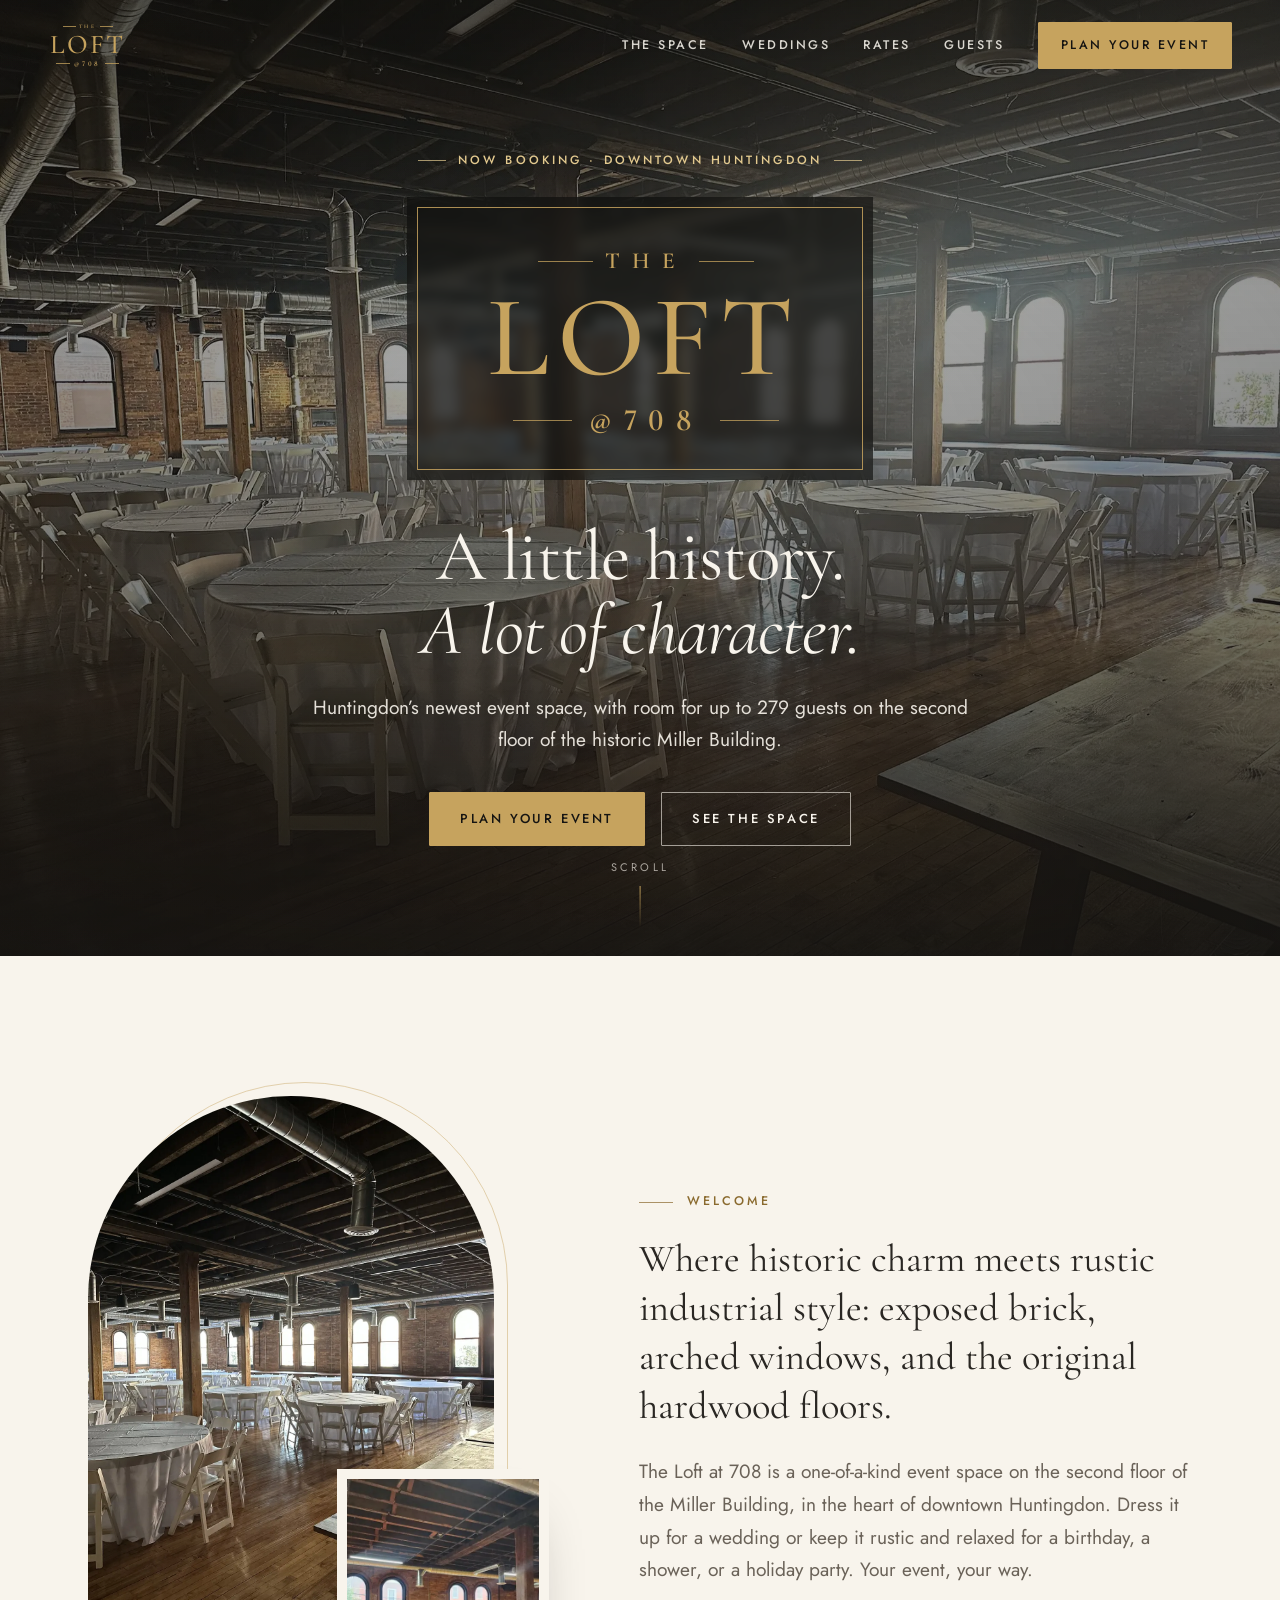
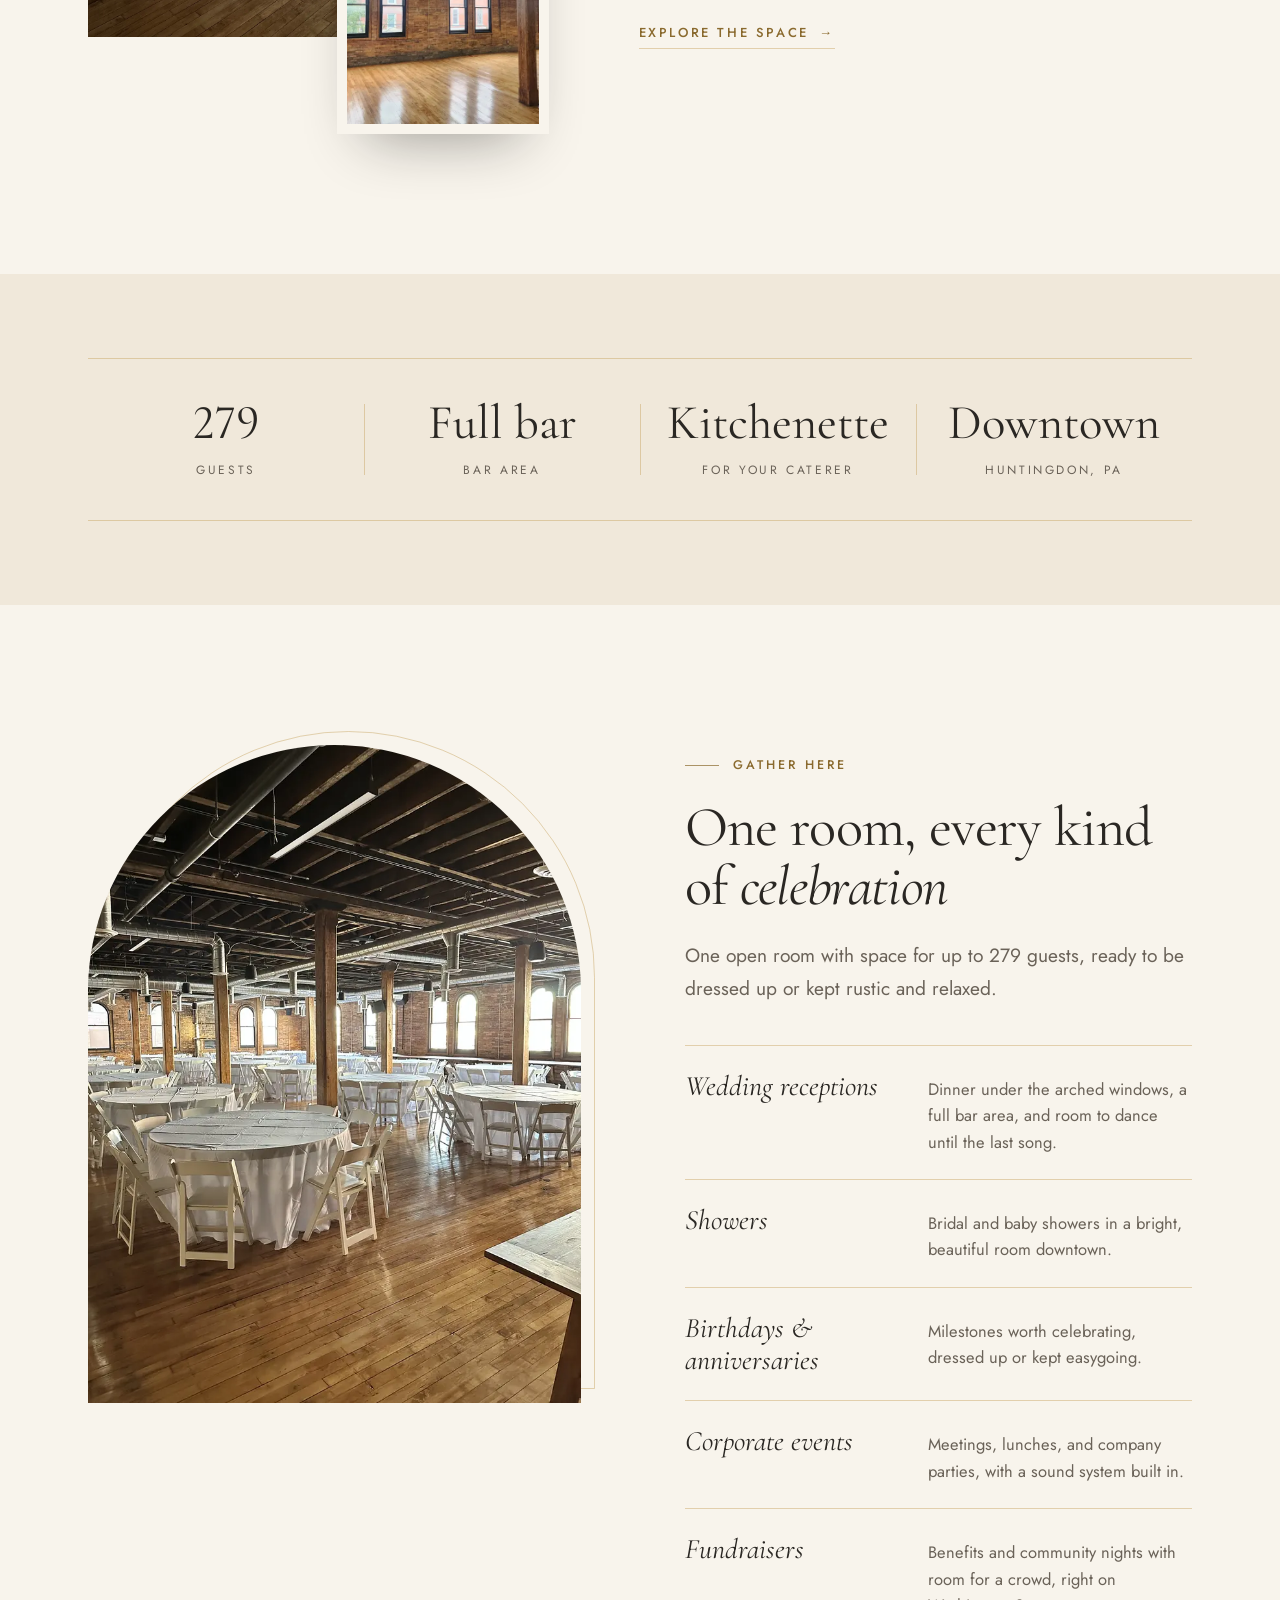
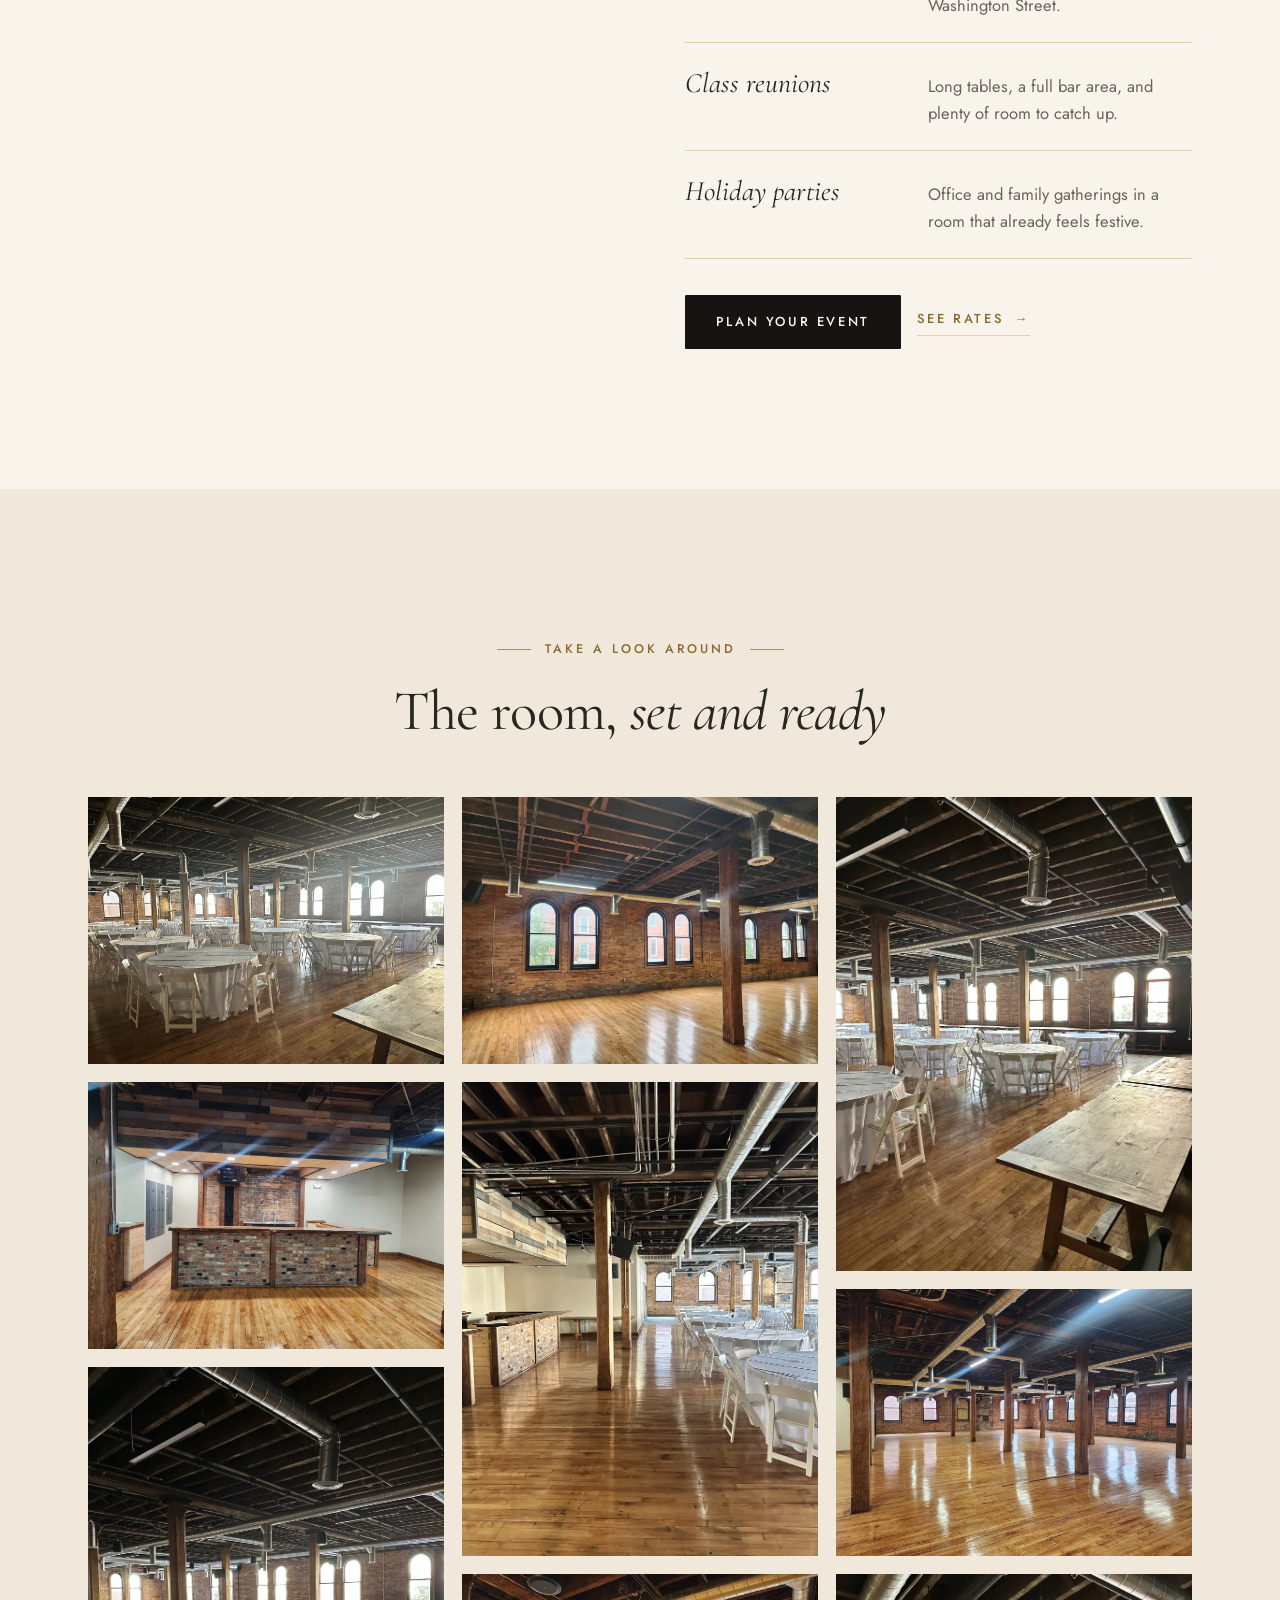
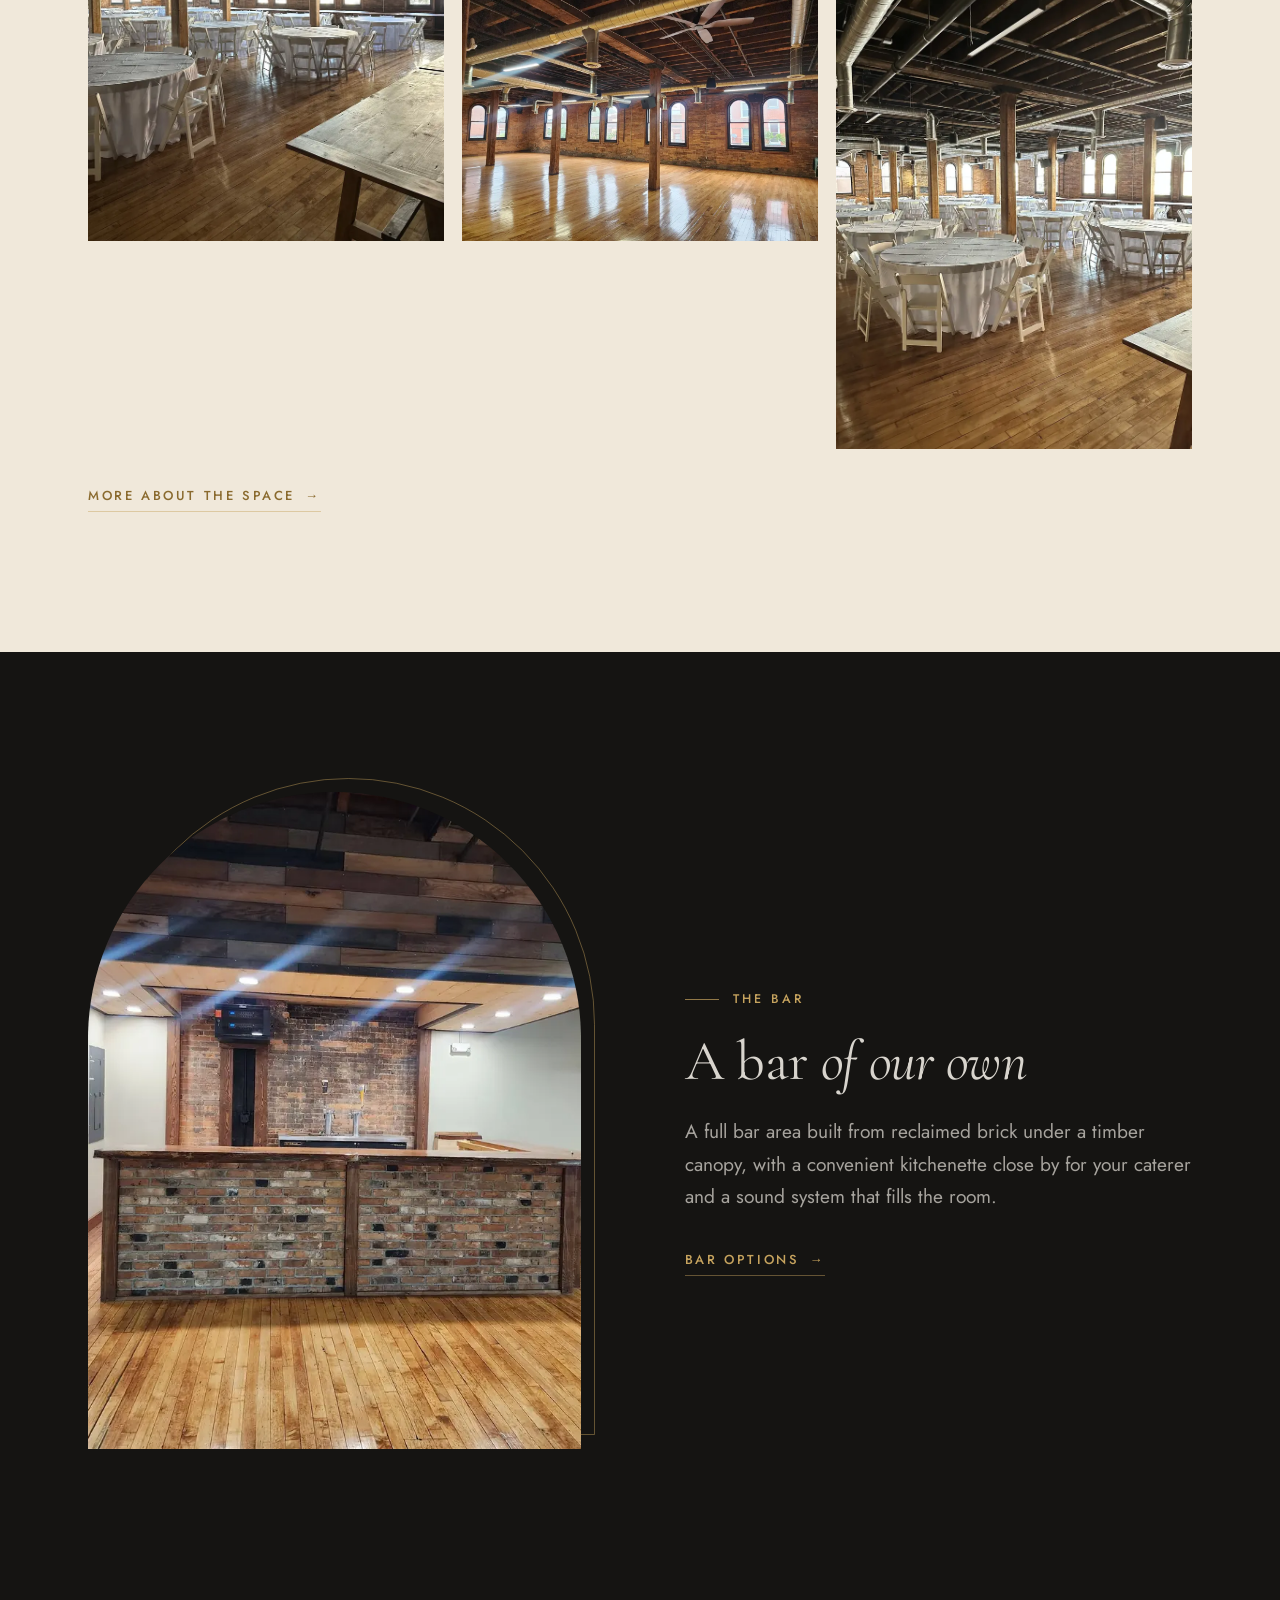
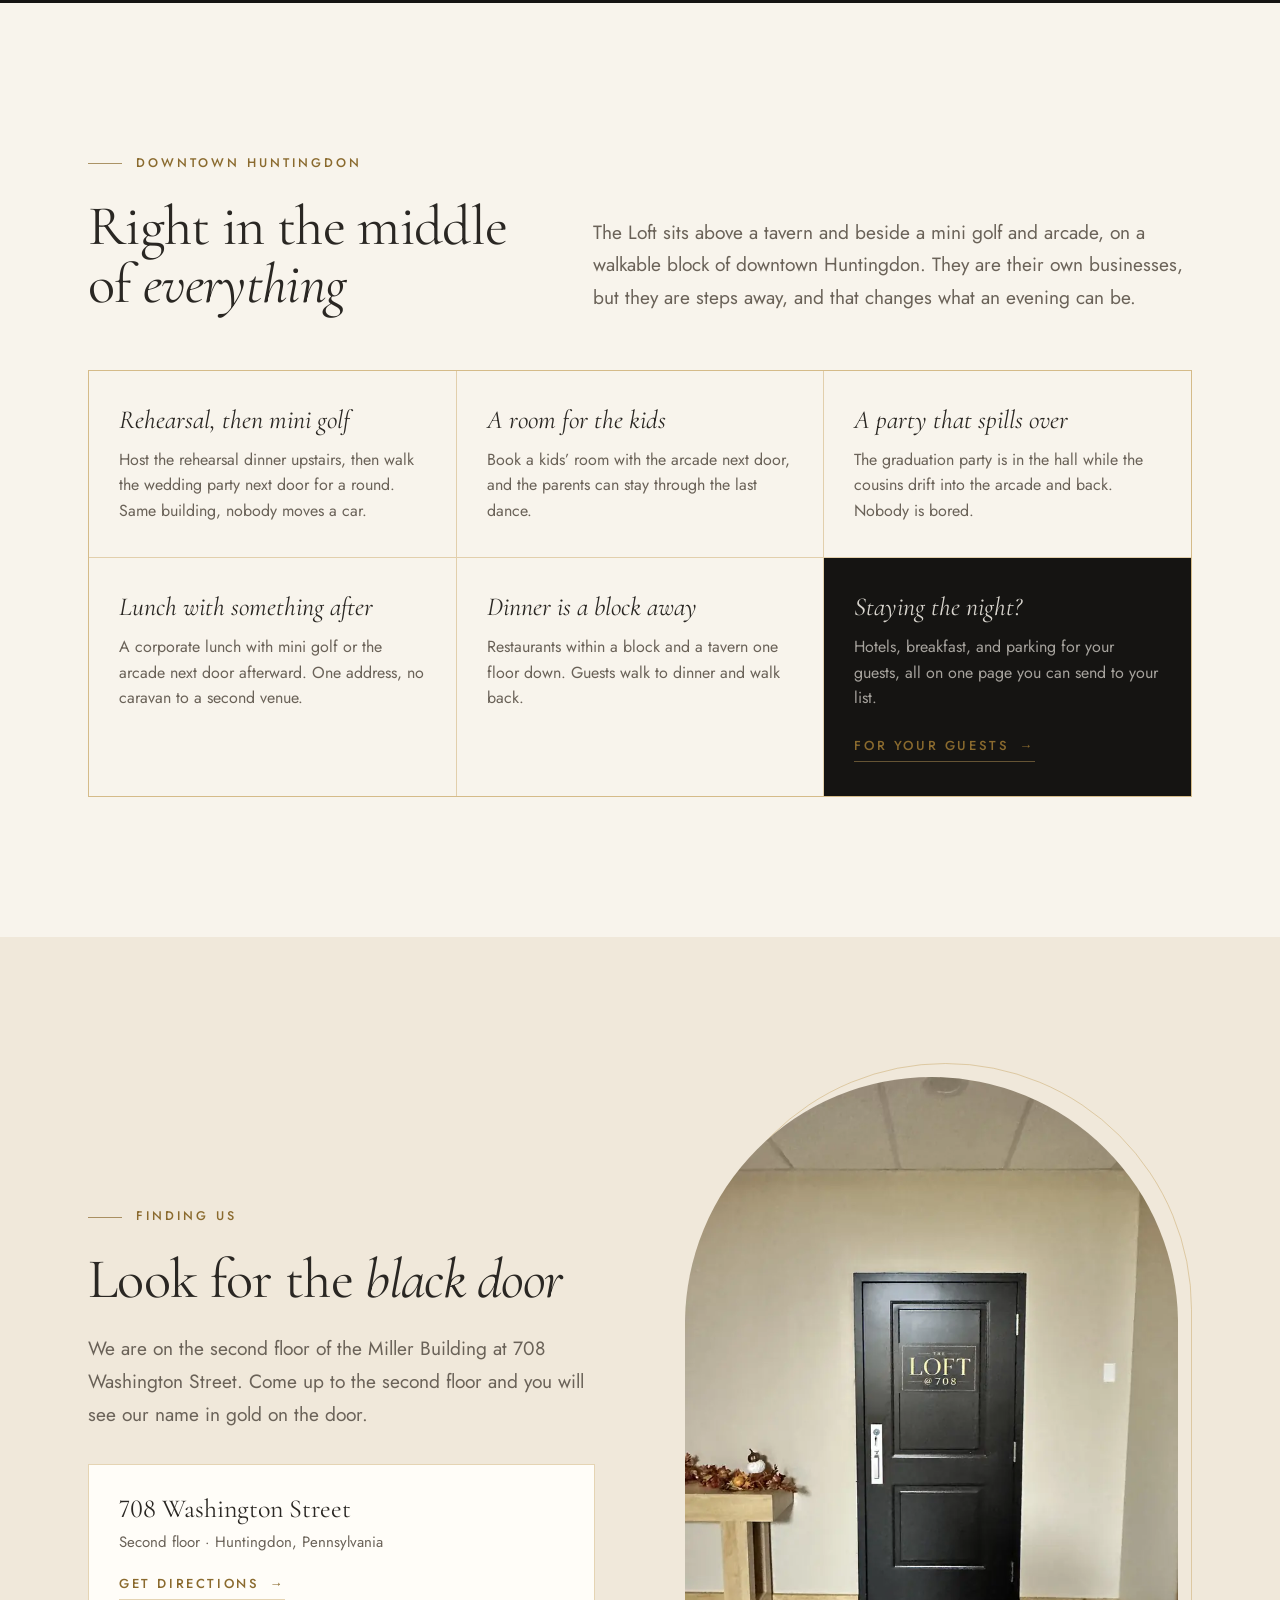
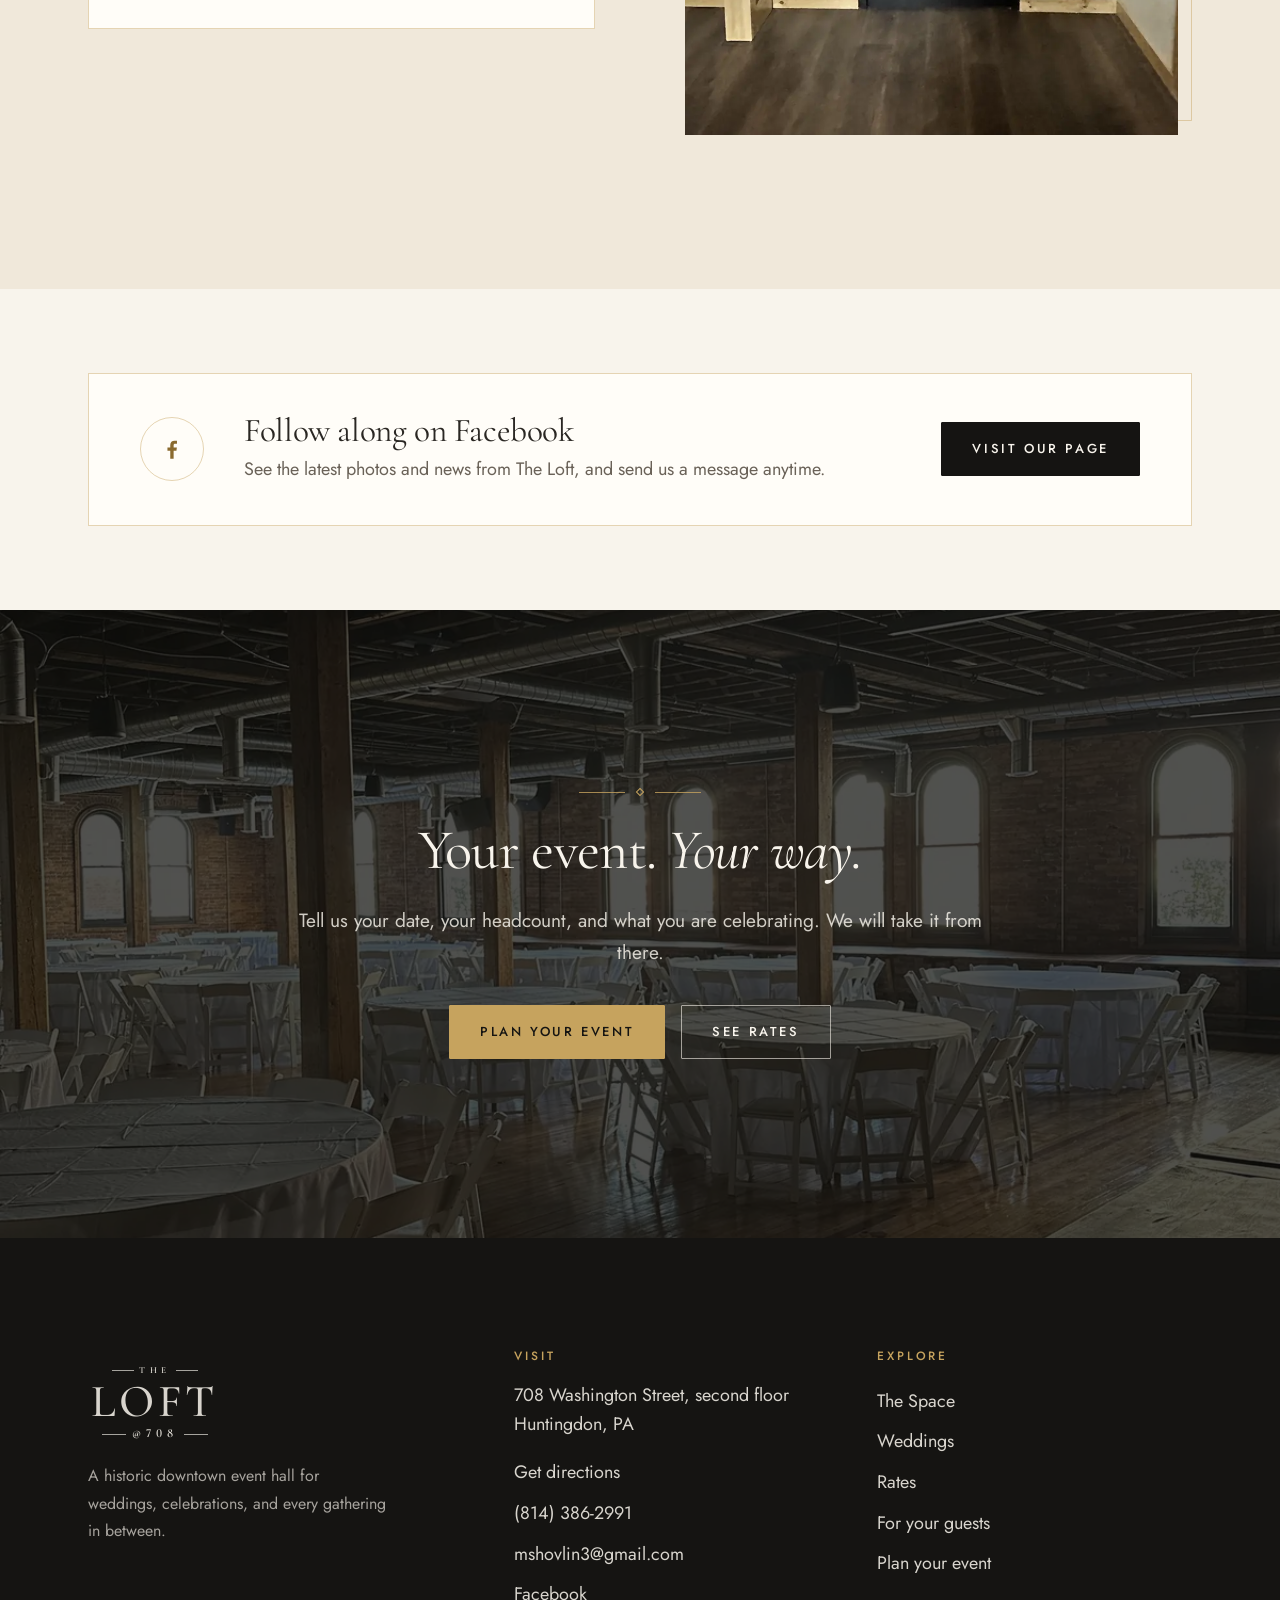
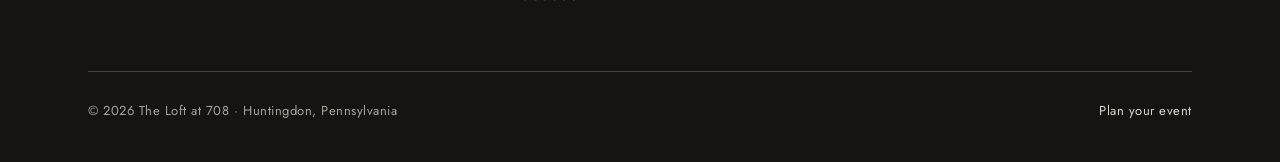
==== commit ae0999ac: "Use Michele's real facts and photos; apply top-venue patterns From the Loft's own Facebook page: the" ====
--- a/index.html
+++ b/index.html
@@ -4,11 +4,11 @@
 <meta charset="utf-8">
 <meta name="viewport" content="width=device-width, initial-scale=1">
 <title>The Loft at 708 | Event hall in downtown Huntingdon, PA</title>
-<meta name="description" content="A historic second-floor event hall at 708 Washington Street in downtown Huntingdon, PA. Exposed brick, arched windows, a full bar, and room for 250 guests.">
+<meta name="description" content="A historic second-floor event hall at 708 Washington Street in downtown Huntingdon, PA. Exposed brick, arched windows, a full bar, and room for up to 279 guests.">
 <meta property="og:type" content="website">
 <meta property="og:site_name" content="The Loft at 708">
 <meta property="og:title" content="The Loft at 708 | Huntingdon, PA">
-<meta property="og:description" content="Exposed brick, arched windows, and room for 250, on the second floor of a historic building in downtown Huntingdon.">
+<meta property="og:description" content="A little history. A lot of character. Room for up to 279 guests on the second floor of the historic Miller Building, downtown Huntingdon.">
 <meta property="og:image" content="https://huntingdon-banquet-website.vercel.app/images/loft-share.jpg">
 <meta property="og:image:width" content="1200">
 <meta property="og:image:height" content="630">
@@ -23,6 +23,29 @@
 <script src="config.js"></script>
 <script src="js/site.js" defer></script>
 <script src="js/content.js" defer></script>
+<script type="application/ld+json">
+{
+  "@context": "https://schema.org",
+  "@type": "EventVenue",
+  "name": "The Loft at 708",
+  "description": "A historic event space on the second floor of the Miller Building in downtown Huntingdon, PA, with exposed brick, arched windows, original hardwood floors, a full bar area, and room for up to 279 guests.",
+  "url": "https://huntingdon-banquet-website.vercel.app/",
+  "image": "https://huntingdon-banquet-website.vercel.app/images/loft-share.jpg",
+  "logo": "https://huntingdon-banquet-website.vercel.app/images/loft-logo.jpg",
+  "telephone": "+1-814-386-2991",
+  "email": "mshovlin3@gmail.com",
+  "maximumAttendeeCapacity": 279,
+  "address": {
+    "@type": "PostalAddress",
+    "streetAddress": "708 Washington Street, second floor",
+    "addressLocality": "Huntingdon",
+    "addressRegion": "PA",
+    "postalCode": "16652",
+    "addressCountry": "US"
+  },
+  "sameAs": ["https://www.facebook.com/profile.php?id=61594589293638"]
+}
+</script>
 </head>
 <body>
 <a class="skip-link" href="#main">Skip to content</a>
@@ -66,6 +89,8 @@
     </div>
     <div class="hero__shade"></div>
     <div class="hero__content">
+      <div class="hero__status fade-up">Now booking &middot; Downtown Huntingdon</div>
+      <br>
       <div class="plaque fade-up">
         <span class="lockup" aria-hidden="true">
           <span class="lockup__the">The</span>
@@ -74,8 +99,8 @@
         </span>
         <span class="visually-hidden" data-venue-name>The Loft at 708</span>
       </div>
-      <h1 class="display hero__title fade-up d1" data-content="hero.headline" data-content-html>Your table is <em>waiting.</em></h1>
-      <p class="hero__sub fade-up d2" data-content="hero.subheadline">A warm, light-filled event hall for up to 250 guests, on the second floor of an 1890s building in downtown Huntingdon.</p>
+      <h1 class="display hero__title fade-up d1" data-content="hero.headline" data-content-html>A little history.<br><em>A lot of character.</em></h1>
+      <p class="hero__sub fade-up d2" data-content="hero.subheadline">Huntingdon&rsquo;s newest event space, with room for up to 279 guests on the second floor of the historic Miller Building.</p>
       <div class="actions fade-up d3">
         <a class="btn" href="book-a-tour.html">Plan your event</a>
         <a class="btn btn--ghost" href="the-room.html">See the space</a>
@@ -97,16 +122,16 @@
           </div>
           <div class="frame collage__inset">
             <picture data-content="home.welcome.image2">
-              <source type="image/webp" srcset="images/loft-farm-table-760.webp" sizes="260px">
-              <img src="images/loft-farm-table-760.jpg" alt="A rustic wooden farm table in the foreground of the hall" loading="lazy">
+              <source type="image/webp" srcset="images/loft-windows-post-760.webp" sizes="260px">
+              <img src="images/loft-windows-post-760.jpg" alt="Arched windows in the brick wall beside an original timber post" loading="lazy">
             </picture>
           </div>
         </div>
       </div>
       <div class="reveal d1">
         <span class="eyebrow">Welcome</span>
-        <p class="statement" data-content="home.welcome.statement">Brick walls, arched windows, original timber posts, and a hardwood floor that glows in the afternoon light.</p>
-        <p class="lede" data-content="home.welcome.text">The Loft at 708 is a downtown event hall made for the days people travel home for: weddings and showers, reunions and graduations, holiday dinners, and the quiet luncheons that follow a goodbye. Bring your people. We will set the room.</p>
+        <p class="statement" data-content="home.welcome.statement">Where historic charm meets rustic industrial style: exposed brick, arched windows, and the original hardwood floors.</p>
+        <p class="lede" data-content="home.welcome.text">The Loft at 708 is a one-of-a-kind event space on the second floor of the Miller Building, in the heart of downtown Huntingdon. Dress it up for a wedding or keep it rustic and relaxed for a birthday, a shower, or a holiday party. Your event, your way.</p>
         <div class="actions">
           <a class="text-link" href="the-room.html">Explore the space <span aria-hidden="true">&rarr;</span></a>
         </div>
@@ -118,10 +143,10 @@
   <section class="section--tight section--linen" aria-label="At a glance">
     <div class="wrap">
       <div class="stats reveal">
-        <div class="stat"><span class="stat__value" data-content="venue.capacity">250</span><span class="stat__label">Guests</span></div>
-        <div class="stat"><span class="stat__value" data-content="venue.sqft">4,500</span><span class="stat__label">Square feet</span></div>
-        <div class="stat"><span class="stat__value">Full bar</span><span class="stat__label">On site</span></div>
-        <div class="stat"><span class="stat__value">Elevator</span><span class="stat__label">To the second floor</span></div>
+        <div class="stat"><span class="stat__value" data-content="venue.capacity">279</span><span class="stat__label">Guests</span></div>
+        <div class="stat"><span class="stat__value">Full bar</span><span class="stat__label">Bar area</span></div>
+        <div class="stat"><span class="stat__value">Kitchenette</span><span class="stat__label">For your caterer</span></div>
+        <div class="stat"><span class="stat__value">Downtown</span><span class="stat__label">Huntingdon, PA</span></div>
       </div>
     </div>
   </section>
@@ -140,37 +165,37 @@
       <div class="reveal d1">
         <span class="eyebrow">Gather here</span>
         <h2 class="h2">One room, every kind of <em>celebration</em></h2>
-        <p class="lede" data-content="home.occasions.intro">From a two-hundred-guest wedding to a weekday luncheon, the room, the bar, and the crew are ready for it.</p>
+        <p class="lede" data-content="home.occasions.intro">One open room with space for up to 279 guests, ready to be dressed up or kept rustic and relaxed.</p>
         <ul class="occasions">
           <li>
             <a class="occasion" href="weddings.html">
-              <span class="occasion__name" data-content="home.occasions.weddings.name">Weddings</span>
-              <span class="occasion__desc" data-content="home.occasions.weddings.desc">Ceremony and reception in one room, with the bar open until the last dance.</span>
+              <span class="occasion__name" data-content="home.occasions.weddings.name">Wedding receptions</span>
+              <span class="occasion__desc" data-content="home.occasions.weddings.desc">Dinner under the arched windows, a full bar area, and room to dance until the last song.</span>
             </a>
           </li>
           <li class="occasion">
-            <span class="occasion__name" data-content="home.occasions.celebrations.name">Celebrations of life</span>
-            <span class="occasion__desc" data-content="home.occasions.celebrations.desc">A bright, peaceful room for a luncheon after the service. We set up and clean up.</span>
-          </li>
-          <li class="occasion">
-            <span class="occasion__name" data-content="home.occasions.showers.name">Showers &amp; parties</span>
-            <span class="occasion__desc" data-content="home.occasions.showers.desc">Bridal, baby, birthday, retirement: an afternoon that fits forty or two hundred.</span>
-          </li>
-          <li class="occasion">
-            <span class="occasion__name" data-content="home.occasions.graduations.name">Graduations</span>
-            <span class="occasion__desc" data-content="home.occasions.graduations.desc">Open floor for a buffet and a crowd, with the arcade next door for the cousins.</span>
+            <span class="occasion__name" data-content="home.occasions.showers.name">Showers</span>
+            <span class="occasion__desc" data-content="home.occasions.showers.desc">Bridal and baby showers in a bright, beautiful room downtown.</span>
+          </li>
+          <li class="occasion">
+            <span class="occasion__name" data-content="home.occasions.birthdays.name">Birthdays &amp; anniversaries</span>
+            <span class="occasion__desc" data-content="home.occasions.birthdays.desc">Milestones worth celebrating, dressed up or kept easygoing.</span>
+          </li>
+          <li class="occasion">
+            <span class="occasion__name" data-content="home.occasions.corporate.name">Corporate events</span>
+            <span class="occasion__desc" data-content="home.occasions.corporate.desc">Meetings, lunches, and company parties, with a sound system built in.</span>
+          </li>
+          <li class="occasion">
+            <span class="occasion__name" data-content="home.occasions.fundraisers.name">Fundraisers</span>
+            <span class="occasion__desc" data-content="home.occasions.fundraisers.desc">Benefits and community nights with room for a crowd, right on Washington Street.</span>
           </li>
           <li class="occasion">
             <span class="occasion__name" data-content="home.occasions.reunions.name">Class reunions</span>
-            <span class="occasion__desc" data-content="home.occasions.reunions.desc">Long tables, a full bar, and plenty of room to catch up.</span>
-          </li>
-          <li class="occasion">
-            <span class="occasion__name" data-content="home.occasions.banquets.name">Church &amp; civic banquets</span>
-            <span class="occasion__desc" data-content="home.occasions.banquets.desc">Seats 250 for a plated dinner, with elevator access to the second floor.</span>
-          </li>
-          <li class="occasion">
-            <span class="occasion__name" data-content="home.occasions.corporate.name">Corporate &amp; meetings</span>
-            <span class="occasion__desc" data-content="home.occasions.corporate.desc">Projection, wifi, and a catered lunch, booked by the hour when you need it.</span>
+            <span class="occasion__desc" data-content="home.occasions.reunions.desc">Long tables, a full bar area, and plenty of room to catch up.</span>
+          </li>
+          <li class="occasion">
+            <span class="occasion__name" data-content="home.occasions.holidays.name">Holiday parties</span>
+            <span class="occasion__desc" data-content="home.occasions.holidays.desc">Office and family gatherings in a room that already feels festive.</span>
           </li>
         </ul>
         <div class="actions">
@@ -189,7 +214,7 @@
         <h2 class="h2">The room, <em>set and ready</em></h2>
       </div>
       <div class="gallery reveal d1">
-        <button class="gallery__item" type="button" aria-label="Open photo: the full hall">
+        <button class="gallery__item" type="button" aria-label="Open photo: the full hall set for dinner">
           <picture data-content="room.gallery.1">
             <source type="image/webp" srcset="images/loft-hall-wide-1200.webp" sizes="(max-width: 900px) 50vw, 400px">
             <img src="images/loft-hall-wide-1200.jpg" alt="The full hall set with round tables, timber posts, and arched windows" loading="lazy" width="1200" height="900">
@@ -197,8 +222,8 @@
         </button>
         <button class="gallery__item" type="button" aria-label="Open photo: the bar">
           <picture data-content="room.gallery.2">
-            <source type="image/webp" srcset="images/loft-bar-view-760.webp" sizes="(max-width: 900px) 50vw, 400px">
-            <img src="images/loft-bar-view-760.jpg" alt="The reclaimed-brick bar under its timber canopy, with tables beyond" loading="lazy" width="760" height="1013">
+            <source type="image/webp" srcset="images/loft-bar-front-1200.webp" sizes="(max-width: 900px) 50vw, 400px">
+            <img src="images/loft-bar-front-1200.jpg" alt="The reclaimed-brick bar under its timber canopy" loading="lazy" width="1200" height="900">
           </picture>
         </button>
         <button class="gallery__item" type="button" aria-label="Open photo: the window wall">
@@ -207,22 +232,40 @@
             <img src="images/loft-window-wall-760.jpg" alt="Sunlight through the arched windows onto tables in white linen" loading="lazy" width="760" height="1013">
           </picture>
         </button>
+        <button class="gallery__item" type="button" aria-label="Open photo: the arched windows">
+          <picture data-content="room.gallery.4">
+            <source type="image/webp" srcset="images/loft-windows-post-1200.webp" sizes="(max-width: 900px) 50vw, 400px">
+            <img src="images/loft-windows-post-1200.jpg" alt="Arched windows in the exposed brick wall beside an original timber post" loading="lazy" width="1200" height="900">
+          </picture>
+        </button>
+        <button class="gallery__item" type="button" aria-label="Open photo: the bar and the hall">
+          <picture data-content="room.gallery.5">
+            <source type="image/webp" srcset="images/loft-bar-view-760.webp" sizes="(max-width: 900px) 50vw, 400px">
+            <img src="images/loft-bar-view-760.jpg" alt="The bar under its timber canopy, with tables set beyond" loading="lazy" width="760" height="1013">
+          </picture>
+        </button>
+        <button class="gallery__item" type="button" aria-label="Open photo: the open hall">
+          <picture data-content="room.gallery.6">
+            <source type="image/webp" srcset="images/loft-hall-fan-1200.webp" sizes="(max-width: 900px) 50vw, 400px">
+            <img src="images/loft-hall-fan-1200.jpg" alt="The open hall with its hardwood floor, timber posts, and arched windows" loading="lazy" width="1200" height="900">
+          </picture>
+        </button>
+        <button class="gallery__item" type="button" aria-label="Open photo: the farm tables">
+          <picture data-content="room.gallery.7">
+            <source type="image/webp" srcset="images/loft-farm-table-760.webp" sizes="(max-width: 900px) 50vw, 400px">
+            <img src="images/loft-farm-table-760.jpg" alt="Rustic farm tables beside the dining floor" loading="lazy" width="760" height="1013">
+          </picture>
+        </button>
+        <button class="gallery__item" type="button" aria-label="Open photo: the hall in afternoon light">
+          <picture data-content="room.gallery.8">
+            <source type="image/webp" srcset="images/loft-sunlit-hall-1200.webp" sizes="(max-width: 900px) 50vw, 400px">
+            <img src="images/loft-sunlit-hall-1200.jpg" alt="Afternoon light across the original hardwood floor" loading="lazy" width="1200" height="900">
+          </picture>
+        </button>
         <button class="gallery__item" type="button" aria-label="Open photo: tables between the posts">
-          <picture data-content="room.gallery.4">
+          <picture data-content="room.gallery.9">
             <source type="image/webp" srcset="images/loft-tables-posts-760.webp" sizes="(max-width: 900px) 50vw, 400px">
             <img src="images/loft-tables-posts-760.jpg" alt="Round tables arranged between the original timber posts" loading="lazy" width="760" height="1013">
-          </picture>
-        </button>
-        <button class="gallery__item" type="button" aria-label="Open photo: the farm tables">
-          <picture data-content="room.gallery.5">
-            <source type="image/webp" srcset="images/loft-farm-table-760.webp" sizes="(max-width: 900px) 50vw, 400px">
-            <img src="images/loft-farm-table-760.jpg" alt="Rustic farm tables beside the dining floor" loading="lazy" width="760" height="1013">
-          </picture>
-        </button>
-        <button class="gallery__item" type="button" aria-label="Open photo: the bar and serving station">
-          <picture data-content="room.gallery.6">
-            <source type="image/webp" srcset="images/loft-bar-buffet-760.webp" sizes="(max-width: 900px) 50vw, 400px">
-            <img src="images/loft-bar-buffet-760.jpg" alt="The bar with beer taps and a serving station, looking down the hall" loading="lazy" width="760" height="1013">
           </picture>
         </button>
       </div>
@@ -238,15 +281,15 @@
       <div class="feature-media reveal">
         <div class="arch arch--framed">
           <picture data-content="home.bar.image">
-            <source type="image/webp" srcset="images/loft-bar-view-760.webp 760w, images/loft-bar-view-1200.webp 1200w" sizes="(max-width: 900px) 80vw, 520px">
-            <img src="images/loft-bar-view-1200.jpg" srcset="images/loft-bar-view-760.jpg 760w, images/loft-bar-view-1200.jpg 1200w" sizes="(max-width: 900px) 80vw, 520px" alt="The reclaimed-brick bar with its timber canopy" loading="lazy">
+            <source type="image/webp" srcset="images/loft-bar-front-760.webp 760w, images/loft-bar-front-1200.webp 1200w" sizes="(max-width: 900px) 80vw, 520px">
+            <img src="images/loft-bar-front-1200.jpg" srcset="images/loft-bar-front-760.jpg 760w, images/loft-bar-front-1200.jpg 1200w" sizes="(max-width: 900px) 80vw, 520px" alt="The reclaimed-brick bar under its timber canopy" loading="lazy">
           </picture>
         </div>
       </div>
       <div class="reveal d1">
         <span class="eyebrow">The bar</span>
         <h2 class="h2" data-content="home.bar.headline" data-content-html>A bar <em>of our own</em></h2>
-        <p class="lede" data-content="home.bar.text">A reclaimed-brick bar under a timber canopy, licensed and staffed by The Loft. Choose a hosted bar, a running tab, or a cash bar, and we will handle the bartenders, the ice, and the glassware.</p>
+        <p class="lede" data-content="home.bar.text">A full bar area built from reclaimed brick under a timber canopy, with a convenient kitchenette close by for your caterer and a sound system that fills the room.</p>
         <div class="actions">
           <a class="text-link" href="pricing.html#bar">Bar options <span aria-hidden="true">&rarr;</span></a>
         </div>
@@ -300,7 +343,7 @@
       <div class="reveal">
         <span class="eyebrow">Finding us</span>
         <h2 class="h2" data-content="home.findus.headline" data-content-html>Look for the <em>black door</em></h2>
-        <p class="lede" data-content="home.findus.text">Come in from Washington Street and take the elevator to the second floor. You will see our name in gold on the door.</p>
+        <p class="lede" data-content="home.findus.text">We are on the second floor of the Miller Building at 708 Washington Street. Come up to the second floor and you will see our name in gold on the door.</p>
         <div class="address">
           <span class="address__line">708 Washington Street</span>
           <span class="address__sub">Second floor &middot; Huntingdon, Pennsylvania</span>
@@ -327,7 +370,7 @@
         </div>
         <div>
           <h2 class="display">Follow along on Facebook</h2>
-          <p data-content="home.social.text">See the room dressed for real events, and send us a message anytime.</p>
+          <p data-content="home.social.text">See the latest photos and news from The Loft, and send us a message anytime.</p>
         </div>
         <a class="btn btn--ink" data-config-link="facebook" href="#" target="_blank" rel="noopener">Visit our page</a>
       </div>
@@ -344,7 +387,7 @@
     </div>
     <div class="wrap reveal">
       <div class="ornament"><span></span></div>
-      <h2 class="h2" data-content="home.cta.headline" data-content-html>Let&rsquo;s plan something <em>wonderful</em></h2>
+      <h2 class="h2" data-content="home.cta.headline" data-content-html>Your event. <em>Your way.</em></h2>
       <p class="lede" data-content="home.cta.text">Tell us your date, your headcount, and what you are celebrating. We will take it from there.</p>
       <div class="actions">
         <a class="btn" href="book-a-tour.html">Plan your event</a>
--- a/css/main.css
+++ b/css/main.css
@@ -104,15 +104,16 @@
   font-feature-settings: "lnum" 1;
 }
 
+/* Light-weight display serif: the restrained look the best venue sites share. */
 h1, h2, h3, .display {
   font-family: var(--serif);
-  font-weight: 500;
+  font-weight: 400;
   line-height: 1.04;
-  letter-spacing: -0.005em;
+  letter-spacing: -0.012em;
   margin: 0;
   color: inherit;
 }
-h1 em, h2 em, h3 em, .display em, .statement em { font-style: italic; font-weight: 500; }
+h1 em, h2 em, h3 em, .display em, .statement em { font-style: italic; font-weight: 400; }
 
 .h1 { font-size: clamp(44px, 6vw, 84px); }
 .h2 { font-size: clamp(36px, 4.4vw, 62px); }
@@ -430,7 +431,7 @@
   content: ''; position: absolute; left: 0; top: 28%; bottom: 28%;
   width: 1px; background: var(--line);
 }
-.stat__value { display: block; font-family: var(--serif); font-size: clamp(40px, 4.4vw, 60px); line-height: 1; color: var(--text); }
+.stat__value { display: block; font-family: var(--serif); font-size: clamp(34px, 3.8vw, 54px); line-height: 1; color: var(--text); }
 .stat__label { display: block; margin-top: 12px; font-size: 12px; letter-spacing: .22em; text-transform: uppercase; color: var(--muted); }
 
 /* ---------- occasions list ---------- */
@@ -503,6 +504,84 @@
 
 .copy-link { margin-top: 28px; }
 .copy-link__done { margin-left: 14px; font-size: 14px; color: var(--gold-text); }
+
+/* hero status line ("Now booking") above the plaque */
+.hero__status {
+  display: inline-flex; align-items: center; gap: 12px;
+  font-size: 12px; font-weight: 500; letter-spacing: .26em; text-transform: uppercase;
+  color: var(--gold-light);
+  margin-bottom: 26px;
+  text-shadow: 0 1px 12px rgba(0, 0, 0, .6);
+}
+.hero__status::before, .hero__status::after { content: ''; width: 28px; height: 1px; background: currentColor; opacity: .7; }
+
+/* sticky in-page menu for long pages (Weddings) */
+.subnav {
+  position: sticky; top: 63px; z-index: 40;
+  background: rgba(248, 244, 236, .96);
+  -webkit-backdrop-filter: blur(8px); backdrop-filter: blur(8px);
+  border-bottom: 1px solid var(--line);
+}
+.subnav__inner {
+  max-width: var(--wrap); margin: 0 auto; padding: 0 var(--gutter);
+  display: flex; align-items: center; gap: 8px 30px;
+  overflow-x: auto; scrollbar-width: none;
+  min-height: 60px;
+}
+.subnav__inner::-webkit-scrollbar { display: none; }
+.subnav a {
+  flex: none;
+  font-size: 12px; font-weight: 500; letter-spacing: .2em; text-transform: uppercase;
+  text-decoration: none; color: var(--muted);
+  padding: 8px 0; border-bottom: 1px solid transparent;
+  transition: color .2s, border-color .2s;
+}
+.subnav a:hover, .subnav a.is-active { color: var(--text); border-color: var(--gold); }
+.subnav .btn { margin-left: auto; padding: 10px 18px; min-height: 0; color: var(--ink); border-bottom: 1px solid var(--gold); }
+[id] { scroll-margin-top: 140px; }
+
+/* "How it works": a numbered journey across the page */
+.journey {
+  list-style: none; margin: 56px 0 0; padding: 0;
+  display: grid; grid-template-columns: repeat(4, 1fr); gap: 0;
+  counter-reset: journey;
+  border-top: 1px solid var(--line);
+}
+.journey li { position: relative; padding: 34px 28px 0 0; counter-increment: journey; min-width: 0; }
+.journey li::before {
+  content: counter(journey, decimal-leading-zero);
+  display: block;
+  font-family: var(--serif); font-size: 46px; line-height: 1; color: var(--gold-text);
+  font-variant-numeric: lining-nums; font-feature-settings: "lnum" 1;
+  margin-bottom: 16px;
+}
+.journey li::after {
+  content: ''; position: absolute; top: -4px; left: 0;
+  width: 7px; height: 7px; transform: rotate(45deg);
+  background: var(--ivory); border: 1px solid var(--gold);
+}
+.section--linen .journey li::after { background: var(--linen); }
+.journey strong { display: block; font-family: var(--serif); font-weight: 400; font-size: 27px; line-height: 1.15; margin-bottom: 8px; }
+.journey span { color: var(--muted); font-size: 16px; line-height: 1.6; }
+
+/* FAQ */
+.faq { border-top: 1px solid var(--line); }
+.faq details { border-bottom: 1px solid var(--line); }
+.faq summary {
+  list-style: none; cursor: pointer;
+  display: flex; align-items: baseline; justify-content: space-between; gap: 24px;
+  padding: 24px 0;
+  font-family: var(--serif); font-size: clamp(22px, 2vw, 27px); line-height: 1.25;
+}
+.faq summary::-webkit-details-marker { display: none; }
+.faq summary::after {
+  content: '+'; flex: none;
+  font-family: var(--sans); font-size: 22px; font-weight: 400; color: var(--gold-text);
+  transition: transform .25s var(--ease);
+}
+.faq details[open] summary::after { transform: rotate(45deg); }
+.faq summary:hover { color: var(--gold-text); }
+.faq details p { margin: 0; padding: 0 48px 26px 0; color: var(--muted); max-width: 70ch; }
 
 /* ---------- feature (the bar) ---------- */
 
@@ -796,9 +875,17 @@
   .feature-media .arch { max-width: 440px; margin: 0 auto; }
   .lightbox__prev, .lightbox__next { top: auto; bottom: 16px; transform: none; }
   .lightbox__count { bottom: 34px; }
+  .journey { grid-template-columns: 1fr 1fr; row-gap: 12px; }
+  .subnav { top: 59px; }
+  .subnav .btn { display: none; }
 }
 
 @media (max-width: 560px) {
+  .hero__status { font-size: 10.5px; letter-spacing: .16em; gap: 0; }
+  .hero__status::before, .hero__status::after { display: none; }
+  .stat { padding: 28px 8px; }
+  .stat__value { font-size: 30px; }
+  .stat__label { font-size: 11px; letter-spacing: .16em; }
   .form-grid { grid-template-columns: 1fr; }
   .hero__content { padding-top: 120px; }
   .plaque { padding: 22px 26px; }
@@ -808,6 +895,8 @@
   .place__tag { justify-self: start; grid-row: 1; margin-bottom: 4px; }
   .site-footer__top { grid-template-columns: 1fr; }
   .gallery { columns: 1; }
+  .journey { grid-template-columns: 1fr; }
+  .faq details p { padding-right: 0; }
   .duo { grid-template-columns: 1fr; max-width: 420px; }
   .duo .arch:nth-child(2) { margin-top: 0; }
   .wide-photo { aspect-ratio: 4 / 3; }
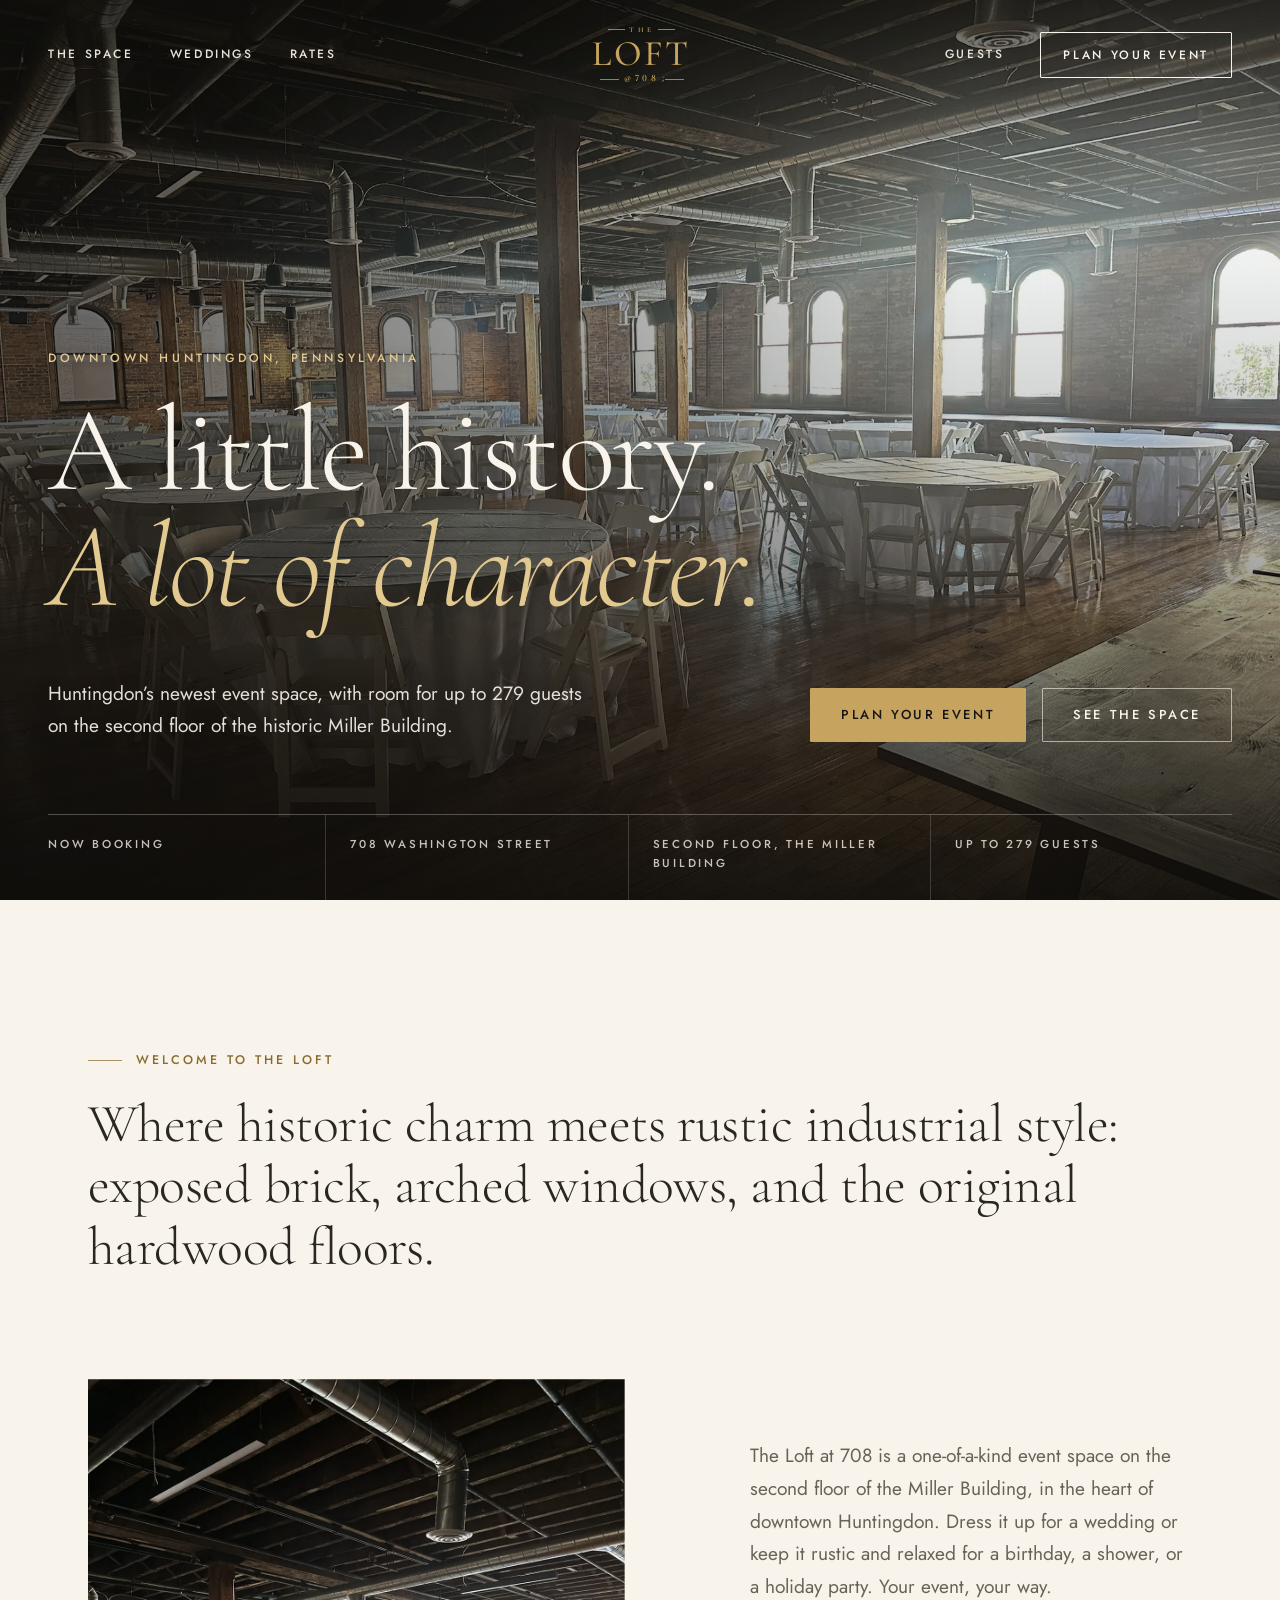
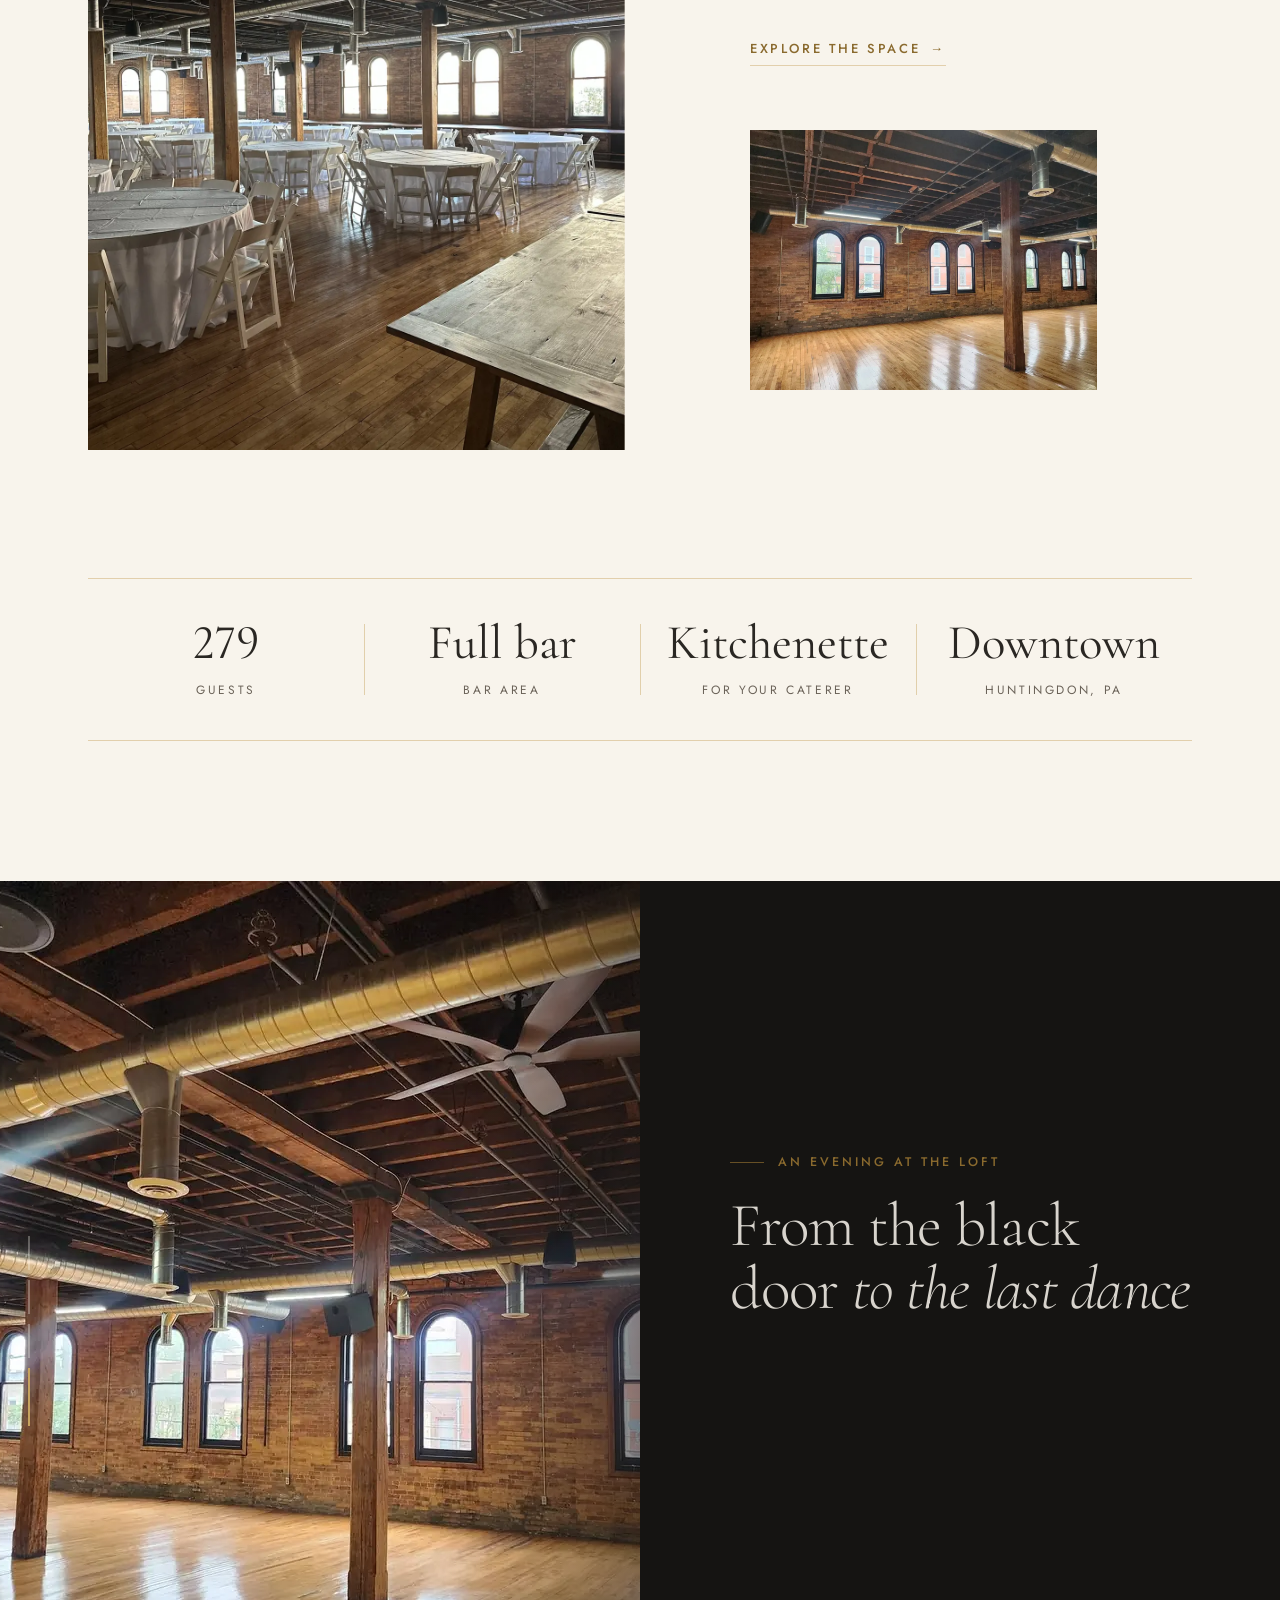
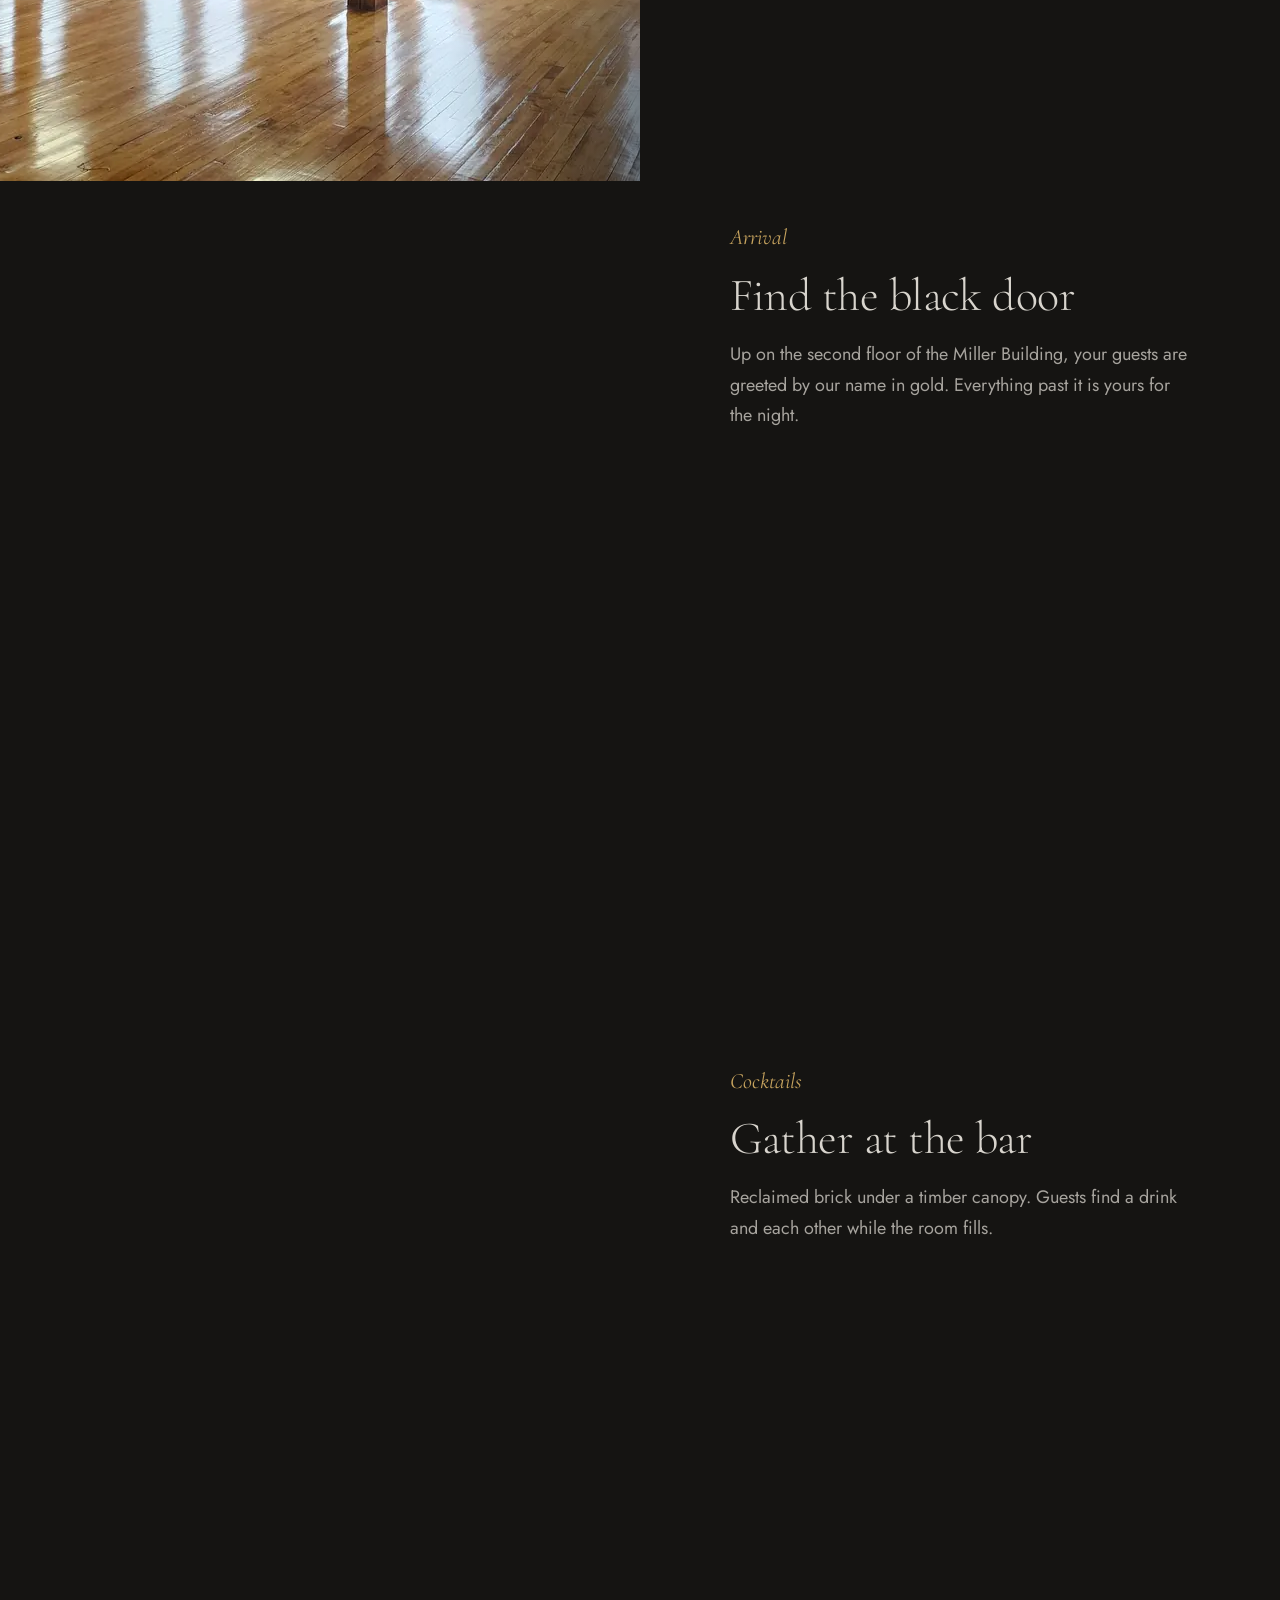
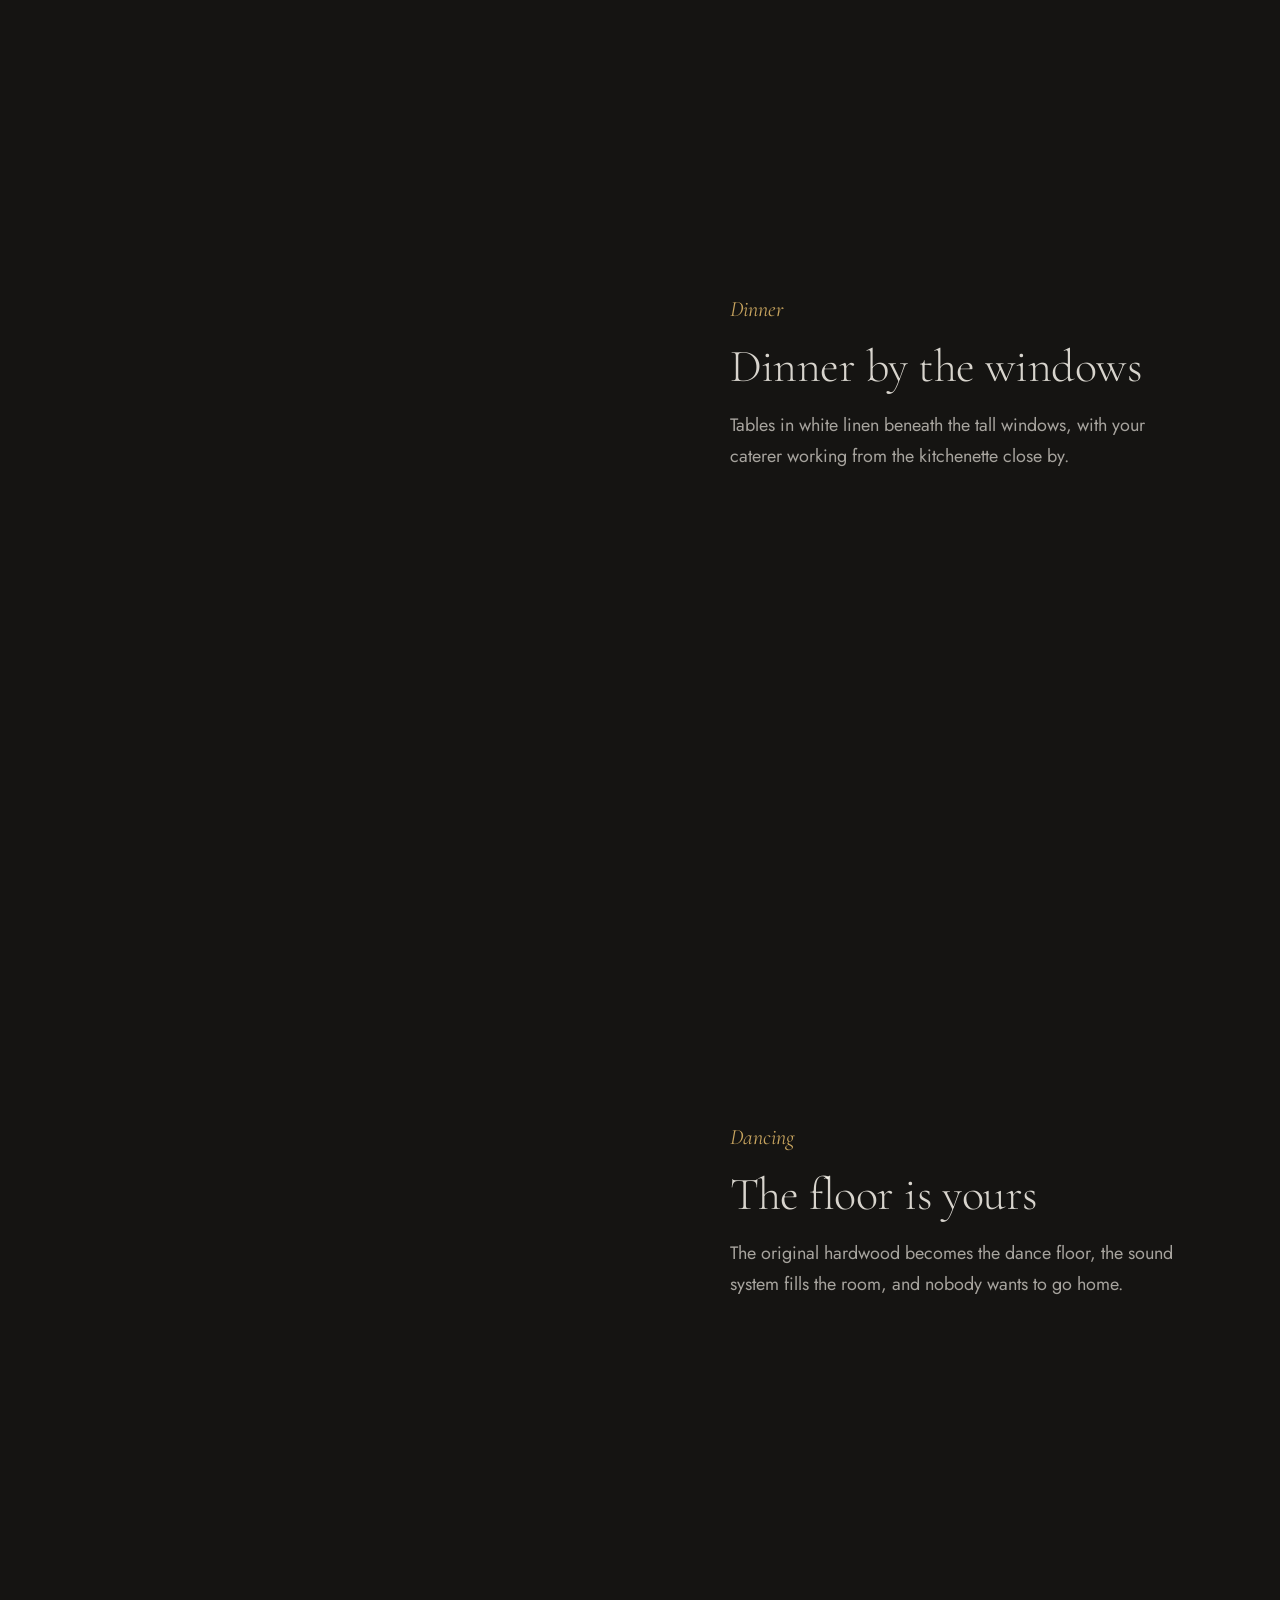
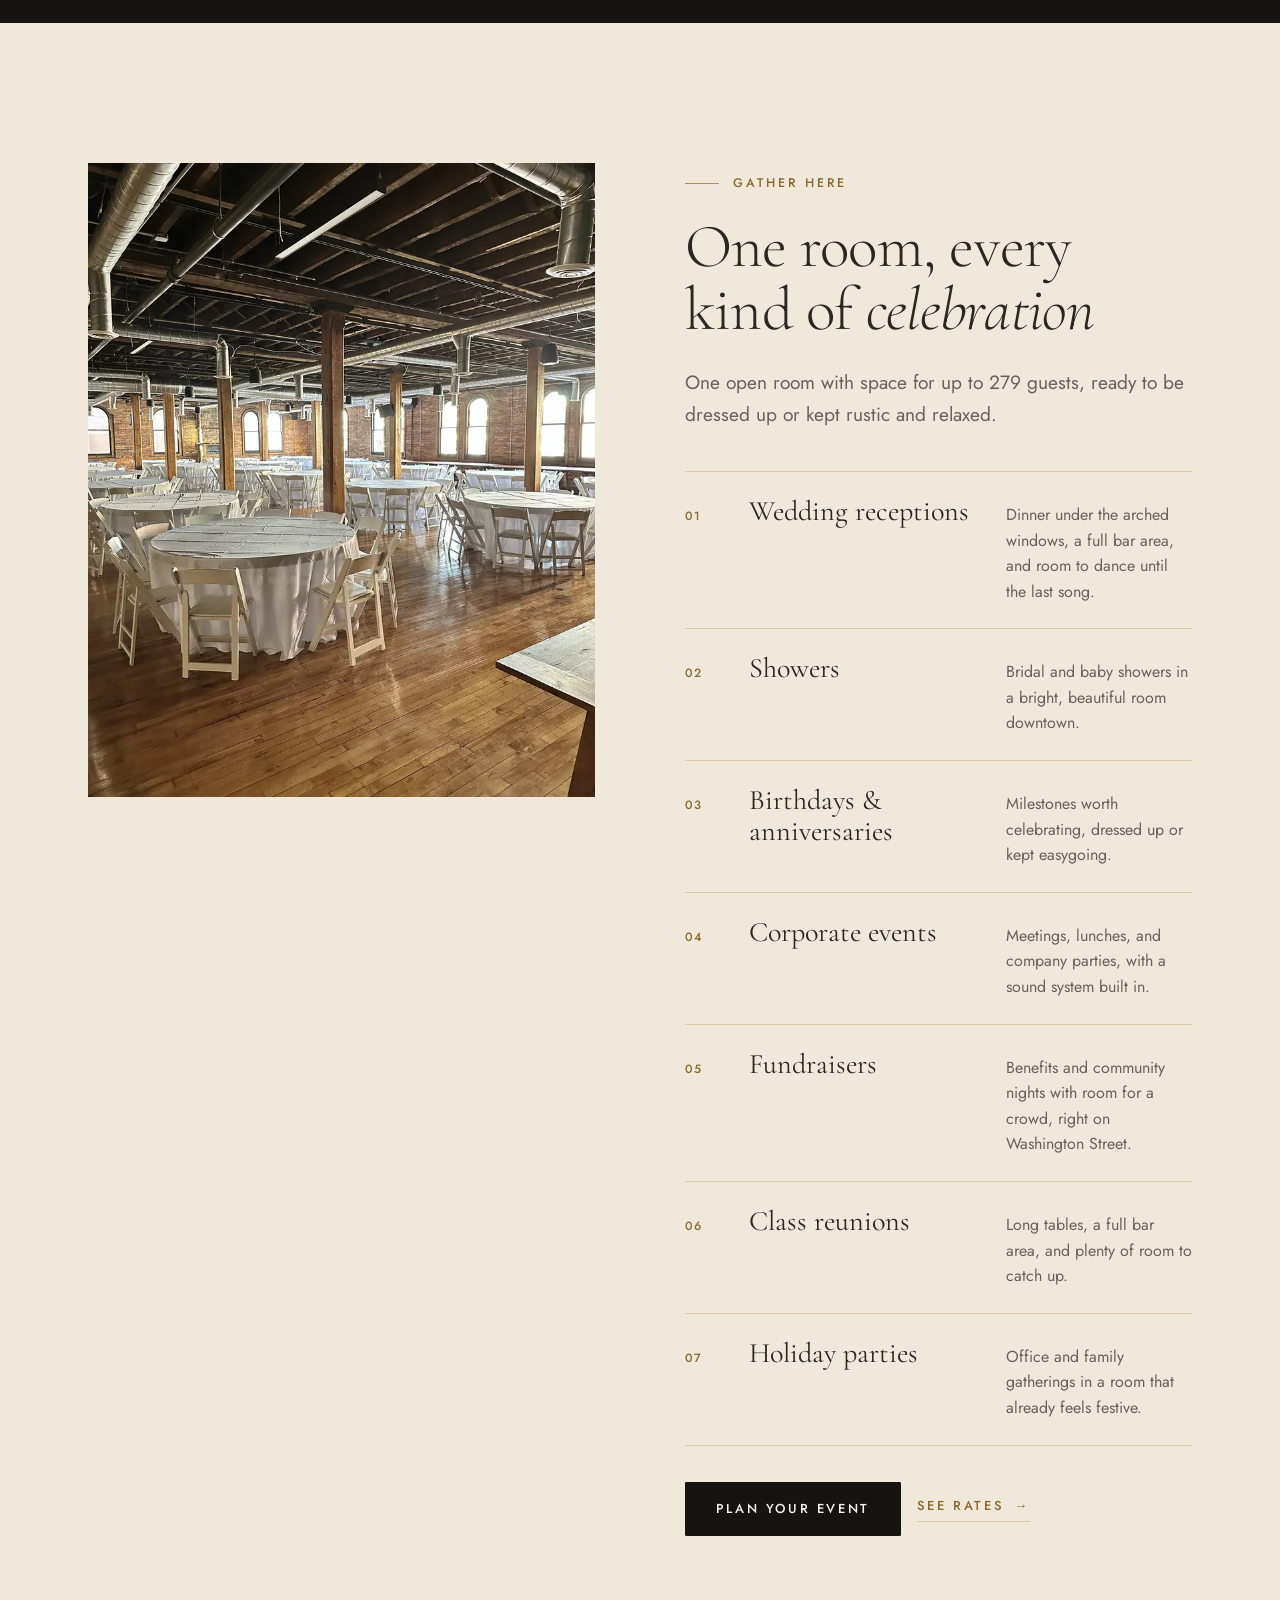
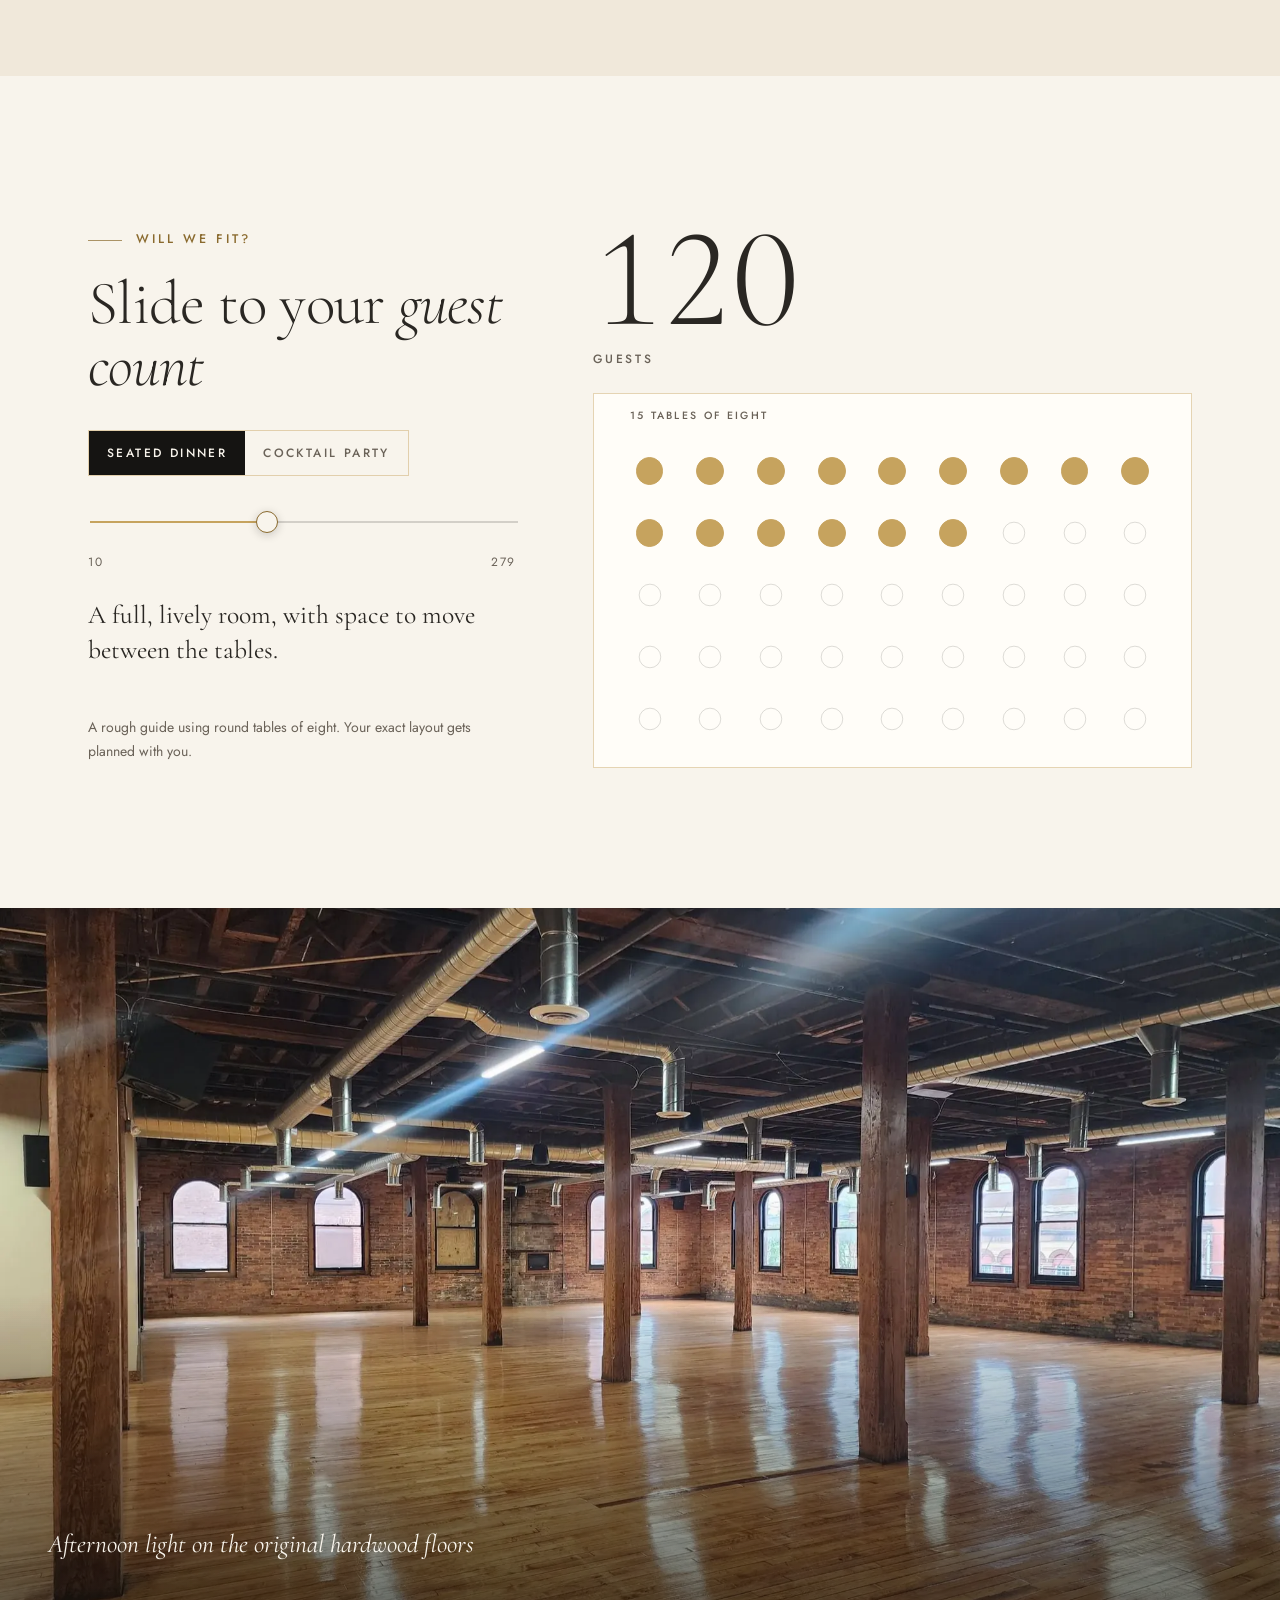
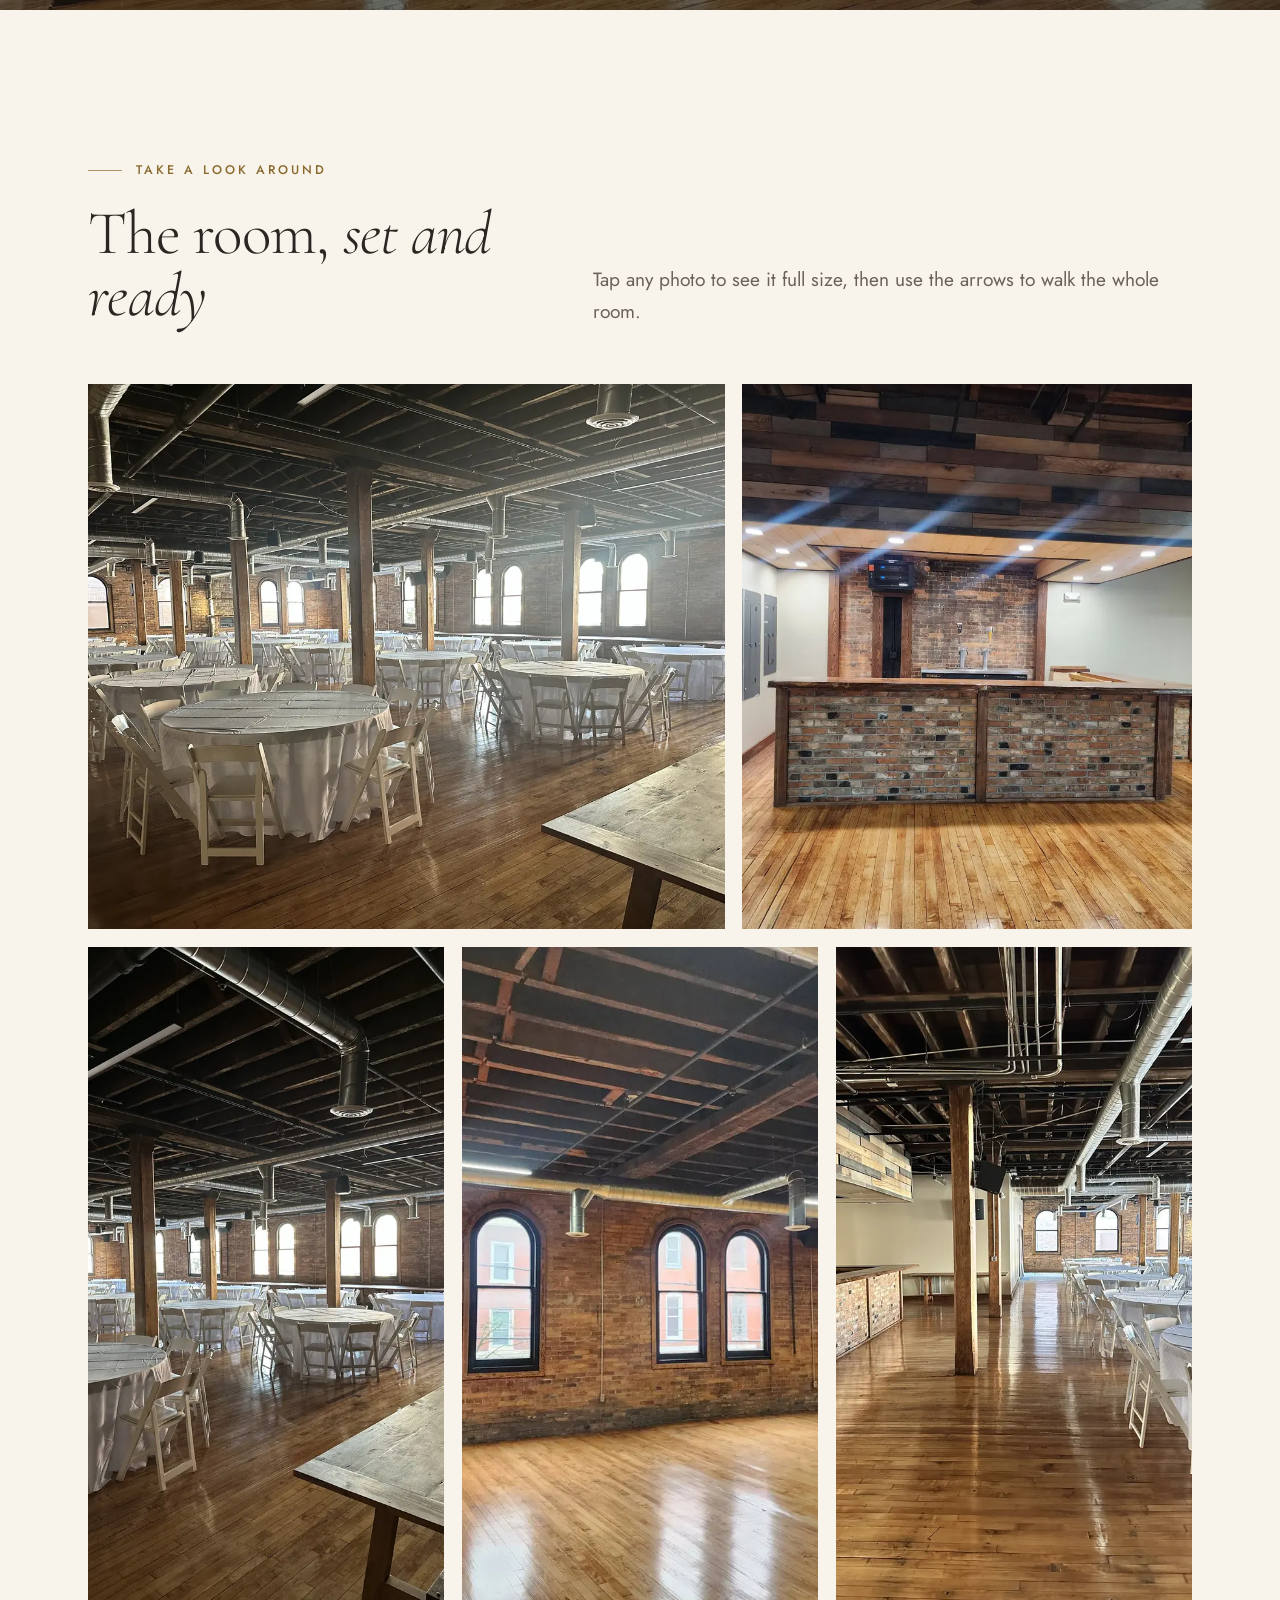
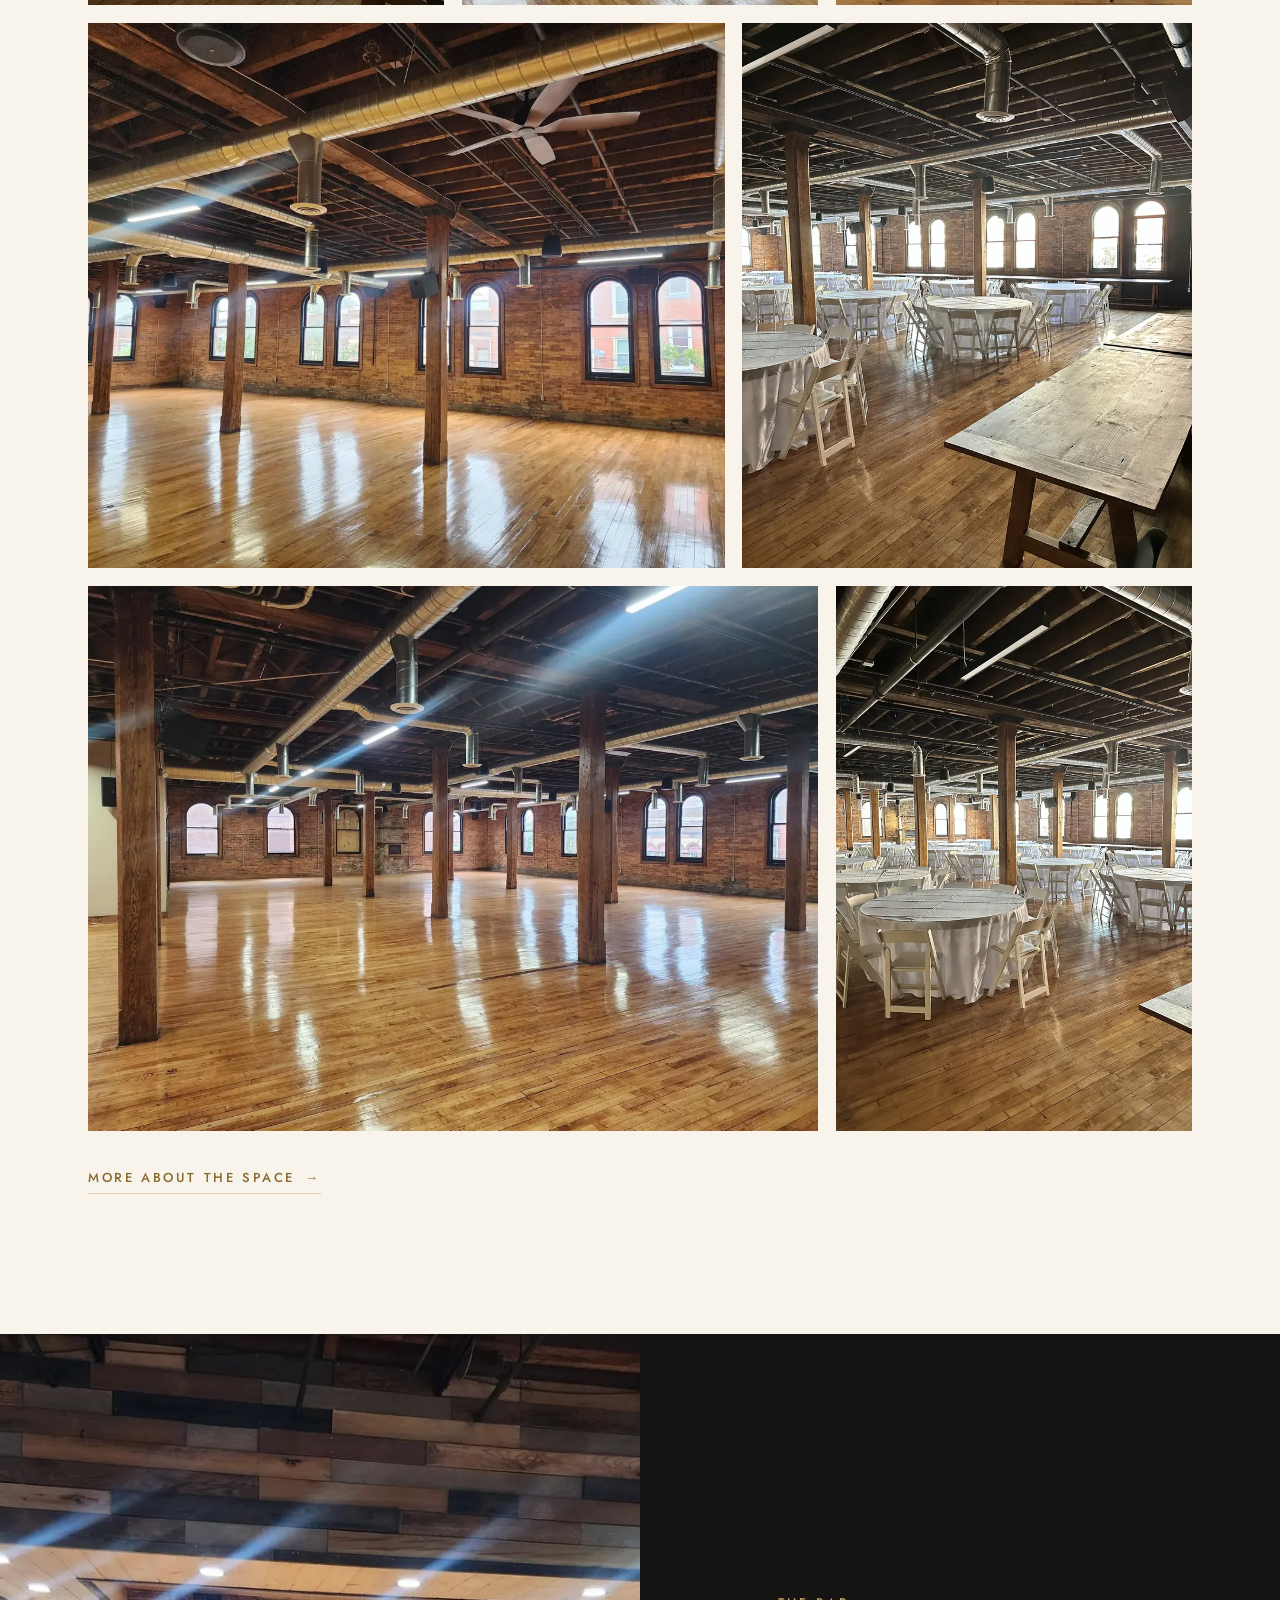
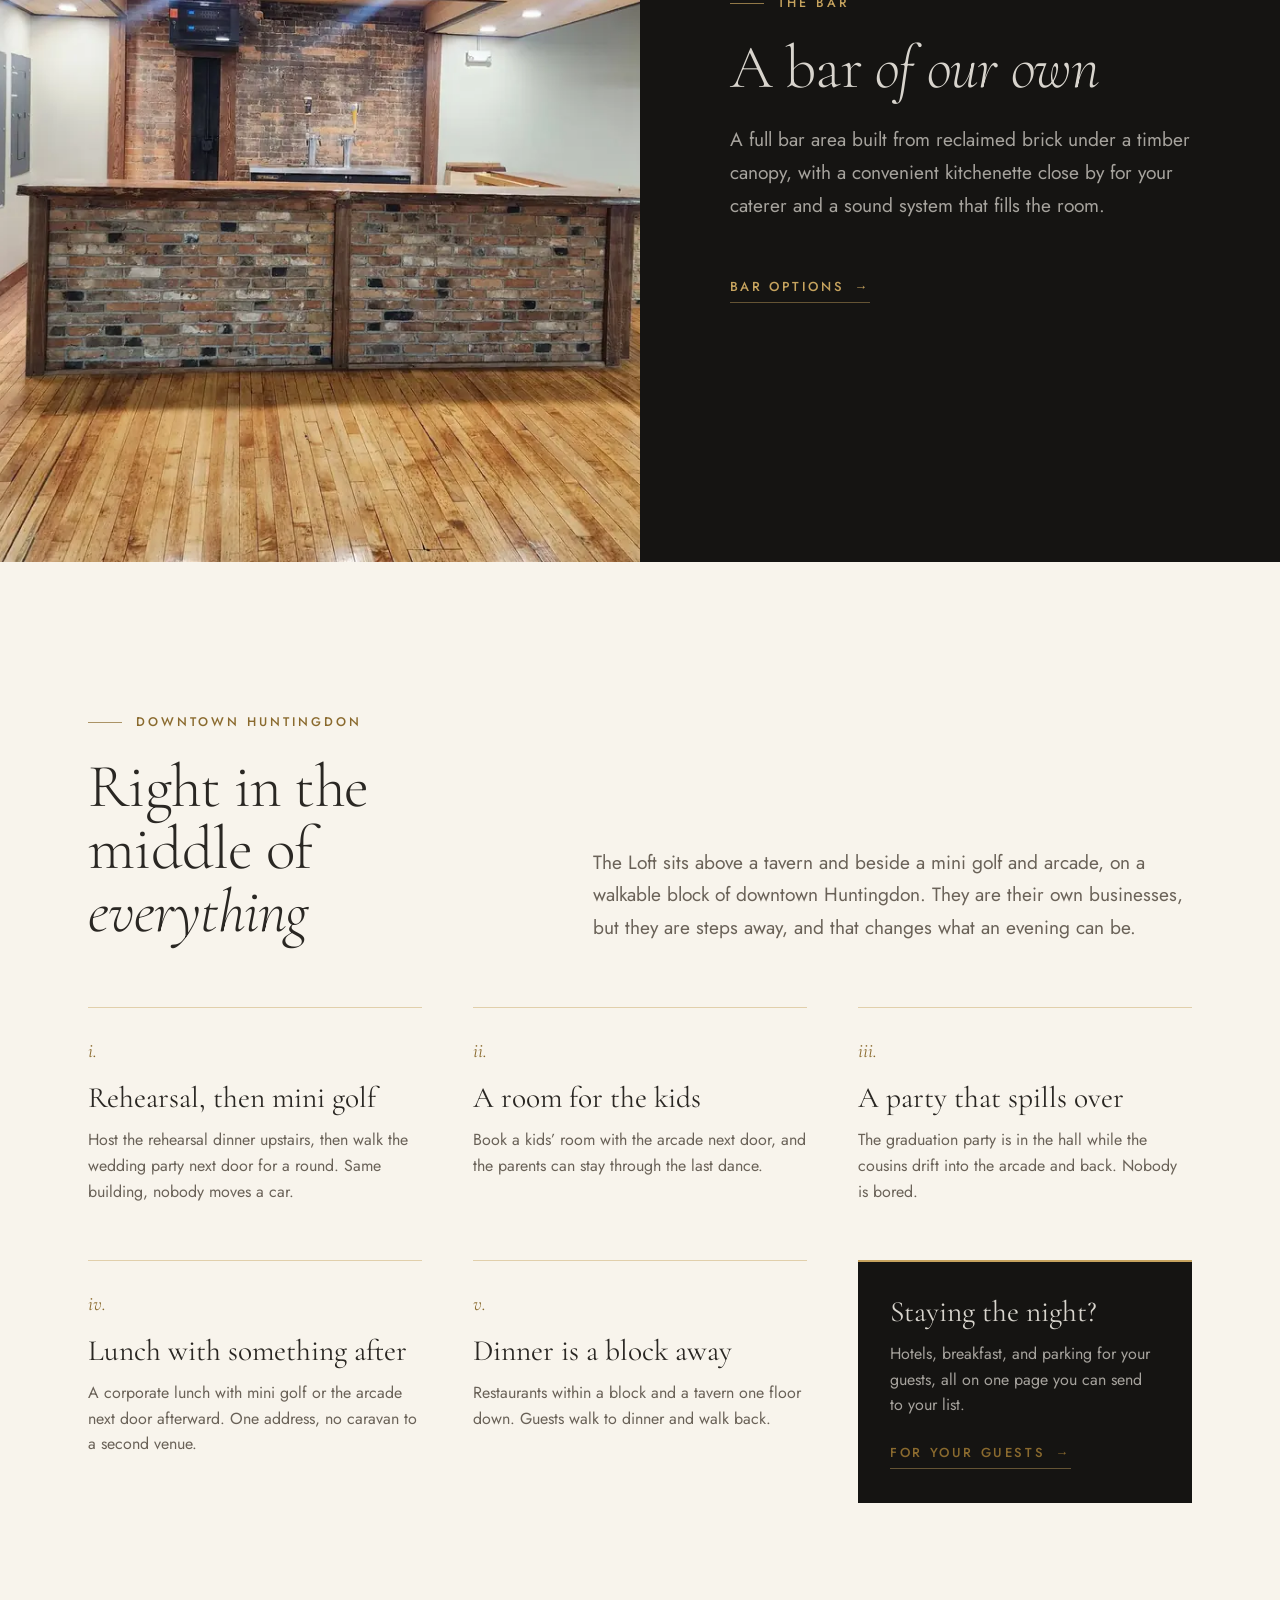
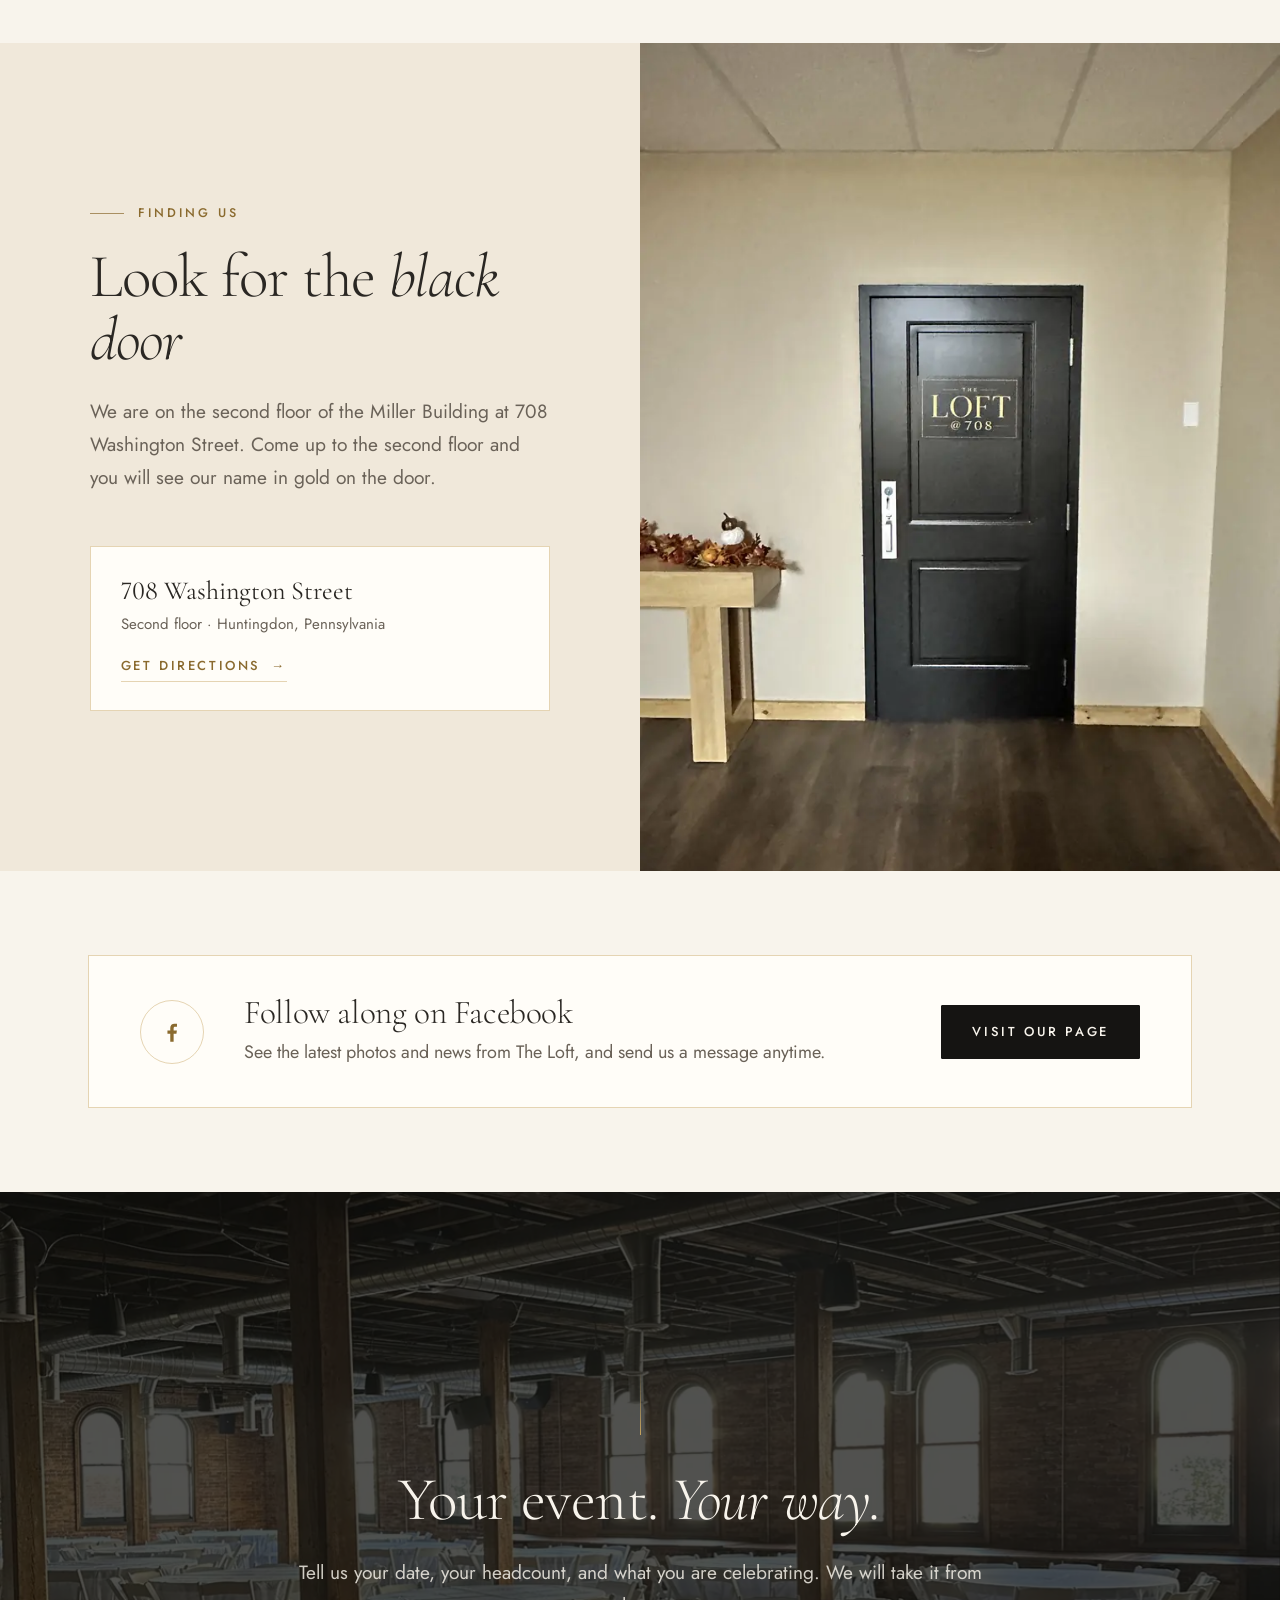
==== commit a6925244: "Editorial redesign with interactive pieces throughout Drop the arch photo frames for an editorial, l" ====
--- a/index.html
+++ b/index.html
@@ -17,11 +17,12 @@
 <link rel="icon" href="images/favicon.svg" type="image/svg+xml">
 <link rel="preconnect" href="https://fonts.googleapis.com">
 <link rel="preconnect" href="https://fonts.gstatic.com" crossorigin>
-<link href="https://fonts.googleapis.com/css2?family=Cormorant+Garamond:ital,wght@0,400;0,500;0,600;1,400;1,500&family=Jost:wght@400;500&display=swap" rel="stylesheet">
+<link href="https://fonts.googleapis.com/css2?family=Cormorant+Garamond:ital,wght@0,300;0,400;0,500;0,600;1,300;1,400;1,500&family=Jost:wght@400;500&display=swap" rel="stylesheet">
 <link rel="stylesheet" href="css/main.css">
 <link rel="preload" as="image" type="image/webp" href="images/loft-hall-wide-2000.webp" imagesrcset="images/loft-hall-wide-1200.webp 1200w, images/loft-hall-wide-2000.webp 2000w" imagesizes="100vw">
 <script src="config.js"></script>
 <script src="js/site.js" defer></script>
+<script src="js/interactive.js" defer></script>
 <script src="js/content.js" defer></script>
 <script type="application/ld+json">
 {
@@ -52,19 +53,23 @@
 
 <header class="site-header">
   <div class="site-header__inner">
+    <nav class="site-nav site-nav--left" aria-label="Main">
+      <a href="the-room.html">The Space</a>
+      <a href="weddings.html">Weddings</a>
+      <a href="pricing.html">Rates</a>
+    </nav>
     <a class="lockup" href="index.html" aria-label="The Loft at 708, home">
       <span class="lockup__the" aria-hidden="true">The</span>
       <span class="lockup__loft" aria-hidden="true">Loft</span>
       <span class="lockup__num" aria-hidden="true">@708</span>
     </a>
-    <nav class="site-nav" aria-label="Main">
-      <a href="the-room.html">The Space</a>
-      <a href="weddings.html">Weddings</a>
-      <a href="pricing.html">Rates</a>
-      <a href="for-your-guests.html">Guests</a>
-      <a class="btn" href="book-a-tour.html">Plan your event</a>
-    </nav>
-    <button class="menu-toggle" type="button" aria-controls="mobile-menu" aria-expanded="false" aria-label="Open menu"><span></span></button>
+    <div class="site-header__tools">
+      <nav class="site-nav site-nav--right" aria-label="Plan">
+        <a href="for-your-guests.html">Guests</a>
+        <a class="btn" href="book-a-tour.html">Plan your event</a>
+      </nav>
+      <button class="menu-toggle" type="button" aria-controls="mobile-menu" aria-expanded="false" aria-label="Open menu"><span></span></button>
+    </div>
   </div>
 </header>
 <div class="mobile-menu" id="mobile-menu" aria-hidden="true">
@@ -80,7 +85,7 @@
 <main id="main">
 
   <!-- HERO -->
-  <section class="hero">
+  <section class="hero hero--home">
     <div class="hero__media">
       <picture data-content="hero.image">
         <source type="image/webp" srcset="images/loft-hall-wide-1200.webp 1200w, images/loft-hall-wide-2000.webp 2000w" sizes="100vw">
@@ -89,61 +94,53 @@
     </div>
     <div class="hero__shade"></div>
     <div class="hero__content">
-      <div class="hero__status fade-up">Now booking &middot; Downtown Huntingdon</div>
-      <br>
-      <div class="plaque fade-up">
-        <span class="lockup" aria-hidden="true">
-          <span class="lockup__the">The</span>
-          <span class="lockup__loft">Loft</span>
-          <span class="lockup__num">@708</span>
-        </span>
-        <span class="visually-hidden" data-venue-name>The Loft at 708</span>
-      </div>
+      <p class="hero__kicker fade-up">Downtown Huntingdon, Pennsylvania</p>
       <h1 class="display hero__title fade-up d1" data-content="hero.headline" data-content-html>A little history.<br><em>A lot of character.</em></h1>
-      <p class="hero__sub fade-up d2" data-content="hero.subheadline">Huntingdon&rsquo;s newest event space, with room for up to 279 guests on the second floor of the historic Miller Building.</p>
-      <div class="actions fade-up d3">
-        <a class="btn" href="book-a-tour.html">Plan your event</a>
-        <a class="btn btn--ghost" href="the-room.html">See the space</a>
-      </div>
-    </div>
-    <a class="hero__scroll" href="#welcome">Scroll</a>
+      <div class="hero__foot fade-up d2">
+        <p class="hero__sub" data-content="hero.subheadline">Huntingdon&rsquo;s newest event space, with room for up to 279 guests on the second floor of the historic Miller Building.</p>
+        <div class="actions">
+          <a class="btn" href="book-a-tour.html">Plan your event</a>
+          <a class="btn btn--ghost" href="the-room.html">See the space</a>
+        </div>
+      </div>
+      <div class="hero__meta fade-up d3">
+        <span>Now booking</span>
+        <span>708 Washington Street</span>
+        <span>Second floor, the Miller Building</span>
+        <span>Up to <span data-content="venue.capacity">279</span> guests</span>
+      </div>
+    </div>
   </section>
 
   <!-- WELCOME -->
   <section class="section" id="welcome">
-    <div class="wrap split split--wide-text">
-      <div class="reveal">
-        <div class="collage">
-          <div class="arch arch--framed collage__main">
-            <picture data-content="home.welcome.image">
-              <source type="image/webp" srcset="images/loft-window-wall-760.webp 760w, images/loft-window-wall-1200.webp 1200w" sizes="(max-width: 900px) 80vw, 480px">
-              <img src="images/loft-window-wall-1200.jpg" srcset="images/loft-window-wall-760.jpg 760w, images/loft-window-wall-1200.jpg 1200w" sizes="(max-width: 900px) 80vw, 480px" alt="Tall arched windows along the brick wall, with tables set in white linen" loading="lazy">
-            </picture>
+    <div class="wrap">
+      <div class="intro__head reveal">
+        <span class="eyebrow">Welcome to the Loft</span>
+        <p class="statement statement--xl" data-content="home.welcome.statement">Where historic charm meets rustic industrial style: exposed brick, arched windows, and the original hardwood floors.</p>
+      </div>
+      <div class="intro__grid">
+        <div class="frame frame--portrait intro__main img-reveal">
+          <picture data-content="home.welcome.image">
+            <source type="image/webp" srcset="images/loft-window-wall-760.webp 760w, images/loft-window-wall-1200.webp 1200w" sizes="(max-width: 900px) 70vw, 600px">
+            <img src="images/loft-window-wall-1200.jpg" srcset="images/loft-window-wall-760.jpg 760w, images/loft-window-wall-1200.jpg 1200w" sizes="(max-width: 900px) 70vw, 600px" alt="Tall windows along the brick wall, with tables set in white linen" loading="lazy">
+          </picture>
+        </div>
+        <div class="intro__text reveal d1">
+          <p class="lede" data-content="home.welcome.text">The Loft at 708 is a one-of-a-kind event space on the second floor of the Miller Building, in the heart of downtown Huntingdon. Dress it up for a wedding or keep it rustic and relaxed for a birthday, a shower, or a holiday party. Your event, your way.</p>
+          <div class="actions">
+            <a class="text-link" href="the-room.html">Explore the space <span aria-hidden="true">&rarr;</span></a>
           </div>
-          <div class="frame collage__inset">
-            <picture data-content="home.welcome.image2">
-              <source type="image/webp" srcset="images/loft-windows-post-760.webp" sizes="260px">
-              <img src="images/loft-windows-post-760.jpg" alt="Arched windows in the brick wall beside an original timber post" loading="lazy">
-            </picture>
-          </div>
-        </div>
-      </div>
-      <div class="reveal d1">
-        <span class="eyebrow">Welcome</span>
-        <p class="statement" data-content="home.welcome.statement">Where historic charm meets rustic industrial style: exposed brick, arched windows, and the original hardwood floors.</p>
-        <p class="lede" data-content="home.welcome.text">The Loft at 708 is a one-of-a-kind event space on the second floor of the Miller Building, in the heart of downtown Huntingdon. Dress it up for a wedding or keep it rustic and relaxed for a birthday, a shower, or a holiday party. Your event, your way.</p>
-        <div class="actions">
-          <a class="text-link" href="the-room.html">Explore the space <span aria-hidden="true">&rarr;</span></a>
-        </div>
-      </div>
-    </div>
-  </section>
-
-  <!-- AT A GLANCE -->
-  <section class="section--tight section--linen" aria-label="At a glance">
-    <div class="wrap">
-      <div class="stats reveal">
-        <div class="stat"><span class="stat__value" data-content="venue.capacity">279</span><span class="stat__label">Guests</span></div>
+        </div>
+        <div class="frame frame--land intro__inset img-reveal">
+          <picture data-content="home.welcome.image2">
+            <source type="image/webp" srcset="images/loft-windows-post-760.webp 760w, images/loft-windows-post-1200.webp 1200w" sizes="(max-width: 900px) 50vw, 400px">
+            <img src="images/loft-windows-post-760.jpg" srcset="images/loft-windows-post-760.jpg 760w, images/loft-windows-post-1200.jpg 1200w" sizes="(max-width: 900px) 50vw, 400px" alt="Windows in the brick wall beside an original timber post" loading="lazy">
+          </picture>
+        </div>
+      </div>
+      <div class="stats reveal" style="margin-top:clamp(72px, 10vw, 128px)">
+        <div class="stat"><span class="stat__value" data-content="venue.capacity" data-count>279</span><span class="stat__label">Guests</span></div>
         <div class="stat"><span class="stat__value">Full bar</span><span class="stat__label">Bar area</span></div>
         <div class="stat"><span class="stat__value">Kitchenette</span><span class="stat__label">For your caterer</span></div>
         <div class="stat"><span class="stat__value">Downtown</span><span class="stat__label">Huntingdon, PA</span></div>
@@ -151,14 +148,97 @@
     </div>
   </section>
 
-  <!-- OCCASIONS -->
-  <section class="section">
+  <!-- AN EVENING AT THE LOFT (photos change as the story scrolls) -->
+  <section class="story" aria-label="An evening at the Loft">
+    <div class="story__grid">
+      <div class="story__stage" aria-hidden="true">
+        <picture class="is-on" data-content="home.story.1.image">
+          <source type="image/webp" srcset="images/loft-door-760.webp 760w, images/loft-door-1200.webp 1200w" sizes="50vw">
+          <img src="images/loft-door-1200.jpg" srcset="images/loft-door-760.jpg 760w, images/loft-door-1200.jpg 1200w" sizes="50vw" alt="" loading="lazy">
+        </picture>
+        <picture data-content="home.story.2.image">
+          <source type="image/webp" srcset="images/loft-bar-front-1200.webp 1200w, images/loft-bar-front-2000.webp 2000w" sizes="50vw">
+          <img src="images/loft-bar-front-1200.jpg" srcset="images/loft-bar-front-1200.jpg 1200w, images/loft-bar-front-2000.jpg 2000w" sizes="50vw" alt="" loading="lazy">
+        </picture>
+        <picture data-content="home.story.3.image">
+          <source type="image/webp" srcset="images/loft-window-wall-760.webp 760w, images/loft-window-wall-1200.webp 1200w" sizes="50vw">
+          <img src="images/loft-window-wall-1200.jpg" srcset="images/loft-window-wall-760.jpg 760w, images/loft-window-wall-1200.jpg 1200w" sizes="50vw" alt="" loading="lazy">
+        </picture>
+        <picture data-content="home.story.4.image">
+          <source type="image/webp" srcset="images/loft-hall-fan-1200.webp 1200w, images/loft-hall-fan-2000.webp 2000w" sizes="50vw">
+          <img src="images/loft-hall-fan-1200.jpg" srcset="images/loft-hall-fan-1200.jpg 1200w, images/loft-hall-fan-2000.jpg 2000w" sizes="50vw" alt="" loading="lazy">
+        </picture>
+        <div class="story__progress"><span class="is-on"></span><span></span><span></span><span></span></div>
+      </div>
+      <ol class="story__steps">
+        <li class="story__intro">
+          <span class="eyebrow">An evening at the Loft</span>
+          <h2 class="h2">From the black door <em>to the last dance</em></h2>
+        </li>
+        <li class="story__step is-on">
+          <div class="story__img-mobile"><img data-content="home.story.4.image" data-content="home.story.3.image" data-content="home.story.2.image" data-content="home.story.1.image" src="images/loft-door-760.jpg" alt="The black door to The Loft, with its name in gold letters" loading="lazy"></div>
+          <span class="story__time">Arrival</span>
+          <h3 data-content="home.story.1.title">Find the black door</h3>
+          <p data-content="home.story.1.text">Up on the second floor of the Miller Building, your guests are greeted by our name in gold. Everything past it is yours for the night.</p>
+        </li>
+        <li class="story__step">
+          <div class="story__img-mobile"><img src="images/loft-bar-front-760.jpg" alt="The reclaimed-brick bar under its timber canopy" loading="lazy"></div>
+          <span class="story__time">Cocktails</span>
+          <h3 data-content="home.story.2.title">Gather at the bar</h3>
+          <p data-content="home.story.2.text">Reclaimed brick under a timber canopy. Guests find a drink and each other while the room fills.</p>
+        </li>
+        <li class="story__step">
+          <div class="story__img-mobile"><img src="images/loft-window-wall-760.jpg" alt="Tables in white linen beneath the tall windows" loading="lazy"></div>
+          <span class="story__time">Dinner</span>
+          <h3 data-content="home.story.3.title">Dinner by the windows</h3>
+          <p data-content="home.story.3.text">Tables in white linen beneath the tall windows, with your caterer working from the kitchenette close by.</p>
+        </li>
+        <li class="story__step">
+          <div class="story__img-mobile"><img src="images/loft-hall-fan-760.jpg" alt="The open hall with its original hardwood floor" loading="lazy"></div>
+          <span class="story__time">Dancing</span>
+          <h3 data-content="home.story.4.title">The floor is yours</h3>
+          <p data-content="home.story.4.text">The original hardwood becomes the dance floor, the sound system fills the room, and nobody wants to go home.</p>
+        </li>
+      </ol>
+    </div>
+  </section>
+
+  <!-- OCCASIONS (hover or tap a line to change the photo) -->
+  <section class="section section--linen">
     <div class="wrap split split--top">
       <div class="sticky-media reveal">
-        <div class="arch arch--framed">
+        <div class="swap" data-swap>
           <picture data-content="home.occasions.image">
             <source type="image/webp" srcset="images/loft-tables-posts-760.webp 760w, images/loft-tables-posts-1200.webp 1200w" sizes="(max-width: 900px) 90vw, 540px">
             <img src="images/loft-tables-posts-1200.jpg" srcset="images/loft-tables-posts-760.jpg 760w, images/loft-tables-posts-1200.jpg 1200w" sizes="(max-width: 900px) 90vw, 540px" alt="Round tables set between the hall's timber posts" loading="lazy">
+          </picture>
+          <picture class="swap__layer" data-layer="weddings" data-content="home.occasions.weddings.image">
+            <source type="image/webp" srcset="images/loft-window-wall-760.webp 760w, images/loft-window-wall-1200.webp 1200w" sizes="(max-width: 900px) 90vw, 540px">
+            <img src="images/loft-window-wall-1200.jpg" srcset="images/loft-window-wall-760.jpg 760w, images/loft-window-wall-1200.jpg 1200w" sizes="(max-width: 900px) 90vw, 540px" alt="" loading="lazy">
+          </picture>
+          <picture class="swap__layer" data-layer="showers" data-content="home.occasions.showers.image">
+            <source type="image/webp" srcset="images/loft-farm-table-760.webp 760w, images/loft-farm-table-1200.webp 1200w" sizes="(max-width: 900px) 90vw, 540px">
+            <img src="images/loft-farm-table-1200.jpg" srcset="images/loft-farm-table-760.jpg 760w, images/loft-farm-table-1200.jpg 1200w" sizes="(max-width: 900px) 90vw, 540px" alt="" loading="lazy">
+          </picture>
+          <picture class="swap__layer" data-layer="birthdays" data-content="home.occasions.birthdays.image">
+            <source type="image/webp" srcset="images/loft-bar-front-760.webp 760w, images/loft-bar-front-1200.webp 1200w" sizes="(max-width: 900px) 90vw, 540px">
+            <img src="images/loft-bar-front-1200.jpg" srcset="images/loft-bar-front-760.jpg 760w, images/loft-bar-front-1200.jpg 1200w" sizes="(max-width: 900px) 90vw, 540px" alt="" loading="lazy">
+          </picture>
+          <picture class="swap__layer" data-layer="corporate" data-content="home.occasions.corporate.image">
+            <source type="image/webp" srcset="images/loft-toward-bar-760.webp 760w, images/loft-toward-bar-1200.webp 1200w" sizes="(max-width: 900px) 90vw, 540px">
+            <img src="images/loft-toward-bar-1200.jpg" srcset="images/loft-toward-bar-760.jpg 760w, images/loft-toward-bar-1200.jpg 1200w" sizes="(max-width: 900px) 90vw, 540px" alt="" loading="lazy">
+          </picture>
+          <picture class="swap__layer" data-layer="fundraisers" data-content="home.occasions.fundraisers.image">
+            <source type="image/webp" srcset="images/loft-hall-wide-1200.webp" sizes="(max-width: 900px) 90vw, 540px">
+            <img src="images/loft-hall-wide-1200.jpg" alt="" loading="lazy">
+          </picture>
+          <picture class="swap__layer" data-layer="reunions" data-content="home.occasions.reunions.image">
+            <source type="image/webp" srcset="images/loft-bar-view-760.webp 760w, images/loft-bar-view-1200.webp 1200w" sizes="(max-width: 900px) 90vw, 540px">
+            <img src="images/loft-bar-view-1200.jpg" srcset="images/loft-bar-view-760.jpg 760w, images/loft-bar-view-1200.jpg 1200w" sizes="(max-width: 900px) 90vw, 540px" alt="" loading="lazy">
+          </picture>
+          <picture class="swap__layer" data-layer="holidays" data-content="home.occasions.holidays.image">
+            <source type="image/webp" srcset="images/loft-sunlit-hall-760.webp 760w, images/loft-sunlit-hall-1200.webp 1200w" sizes="(max-width: 900px) 90vw, 540px">
+            <img src="images/loft-sunlit-hall-1200.jpg" srcset="images/loft-sunlit-hall-760.jpg 760w, images/loft-sunlit-hall-1200.jpg 1200w" sizes="(max-width: 900px) 90vw, 540px" alt="" loading="lazy">
           </picture>
         </div>
       </div>
@@ -168,32 +248,32 @@
         <p class="lede" data-content="home.occasions.intro">One open room with space for up to 279 guests, ready to be dressed up or kept rustic and relaxed.</p>
         <ul class="occasions">
           <li>
-            <a class="occasion" href="weddings.html">
+            <a class="occasion" href="weddings.html" data-occasion="weddings">
               <span class="occasion__name" data-content="home.occasions.weddings.name">Wedding receptions</span>
               <span class="occasion__desc" data-content="home.occasions.weddings.desc">Dinner under the arched windows, a full bar area, and room to dance until the last song.</span>
             </a>
           </li>
-          <li class="occasion">
+          <li class="occasion" data-occasion="showers" tabindex="0">
             <span class="occasion__name" data-content="home.occasions.showers.name">Showers</span>
             <span class="occasion__desc" data-content="home.occasions.showers.desc">Bridal and baby showers in a bright, beautiful room downtown.</span>
           </li>
-          <li class="occasion">
+          <li class="occasion" data-occasion="birthdays" tabindex="0">
             <span class="occasion__name" data-content="home.occasions.birthdays.name">Birthdays &amp; anniversaries</span>
             <span class="occasion__desc" data-content="home.occasions.birthdays.desc">Milestones worth celebrating, dressed up or kept easygoing.</span>
           </li>
-          <li class="occasion">
+          <li class="occasion" data-occasion="corporate" tabindex="0">
             <span class="occasion__name" data-content="home.occasions.corporate.name">Corporate events</span>
             <span class="occasion__desc" data-content="home.occasions.corporate.desc">Meetings, lunches, and company parties, with a sound system built in.</span>
           </li>
-          <li class="occasion">
+          <li class="occasion" data-occasion="fundraisers" tabindex="0">
             <span class="occasion__name" data-content="home.occasions.fundraisers.name">Fundraisers</span>
             <span class="occasion__desc" data-content="home.occasions.fundraisers.desc">Benefits and community nights with room for a crowd, right on Washington Street.</span>
           </li>
-          <li class="occasion">
+          <li class="occasion" data-occasion="reunions" tabindex="0">
             <span class="occasion__name" data-content="home.occasions.reunions.name">Class reunions</span>
             <span class="occasion__desc" data-content="home.occasions.reunions.desc">Long tables, a full bar area, and plenty of room to catch up.</span>
           </li>
-          <li class="occasion">
+          <li class="occasion" data-occasion="holidays" tabindex="0">
             <span class="occasion__name" data-content="home.occasions.holidays.name">Holiday parties</span>
             <span class="occasion__desc" data-content="home.occasions.holidays.desc">Office and family gatherings in a room that already feels festive.</span>
           </li>
@@ -206,23 +286,65 @@
     </div>
   </section>
 
+  <!-- GUEST PLANNER -->
+  <section class="section" id="planner">
+    <div class="wrap">
+      <div class="planner" data-planner data-max="279">
+        <div class="reveal">
+          <span class="eyebrow">Will we fit?</span>
+          <h2 class="h2">Slide to your <em>guest count</em></h2>
+          <div class="planner__modes" role="group" aria-label="Kind of event">
+            <button type="button" data-mode="seated" aria-pressed="true">Seated dinner</button>
+            <button type="button" data-mode="standing" aria-pressed="false">Cocktail party</button>
+          </div>
+          <label class="visually-hidden" for="planner-range">Number of guests</label>
+          <input class="range" id="planner-range" type="range" min="10" max="279" step="1" value="120">
+          <div class="range-scale"><span>10</span><span>279</span></div>
+          <p class="planner__read" aria-live="polite"></p>
+          <p class="planner__note">A rough guide using round tables of eight. Your exact layout gets planned with you.</p>
+        </div>
+        <div class="reveal d1">
+          <div class="planner__count"><span data-planner-count>120</span><small>Guests</small></div>
+          <div class="floor" aria-hidden="true" style="margin-top:28px">
+            <span class="floor__key" data-planner-key>Tables of eight</span>
+            <div class="floor__tables"></div>
+          </div>
+        </div>
+      </div>
+    </div>
+  </section>
+
+  <!-- PHOTO BAND -->
+  <section class="band" aria-label="The hall in afternoon light">
+    <div class="band__media" data-parallax>
+      <picture data-content="home.band.image">
+        <source type="image/webp" srcset="images/loft-sunlit-hall-1200.webp 1200w, images/loft-sunlit-hall-2000.webp 2000w" sizes="100vw">
+        <img src="images/loft-sunlit-hall-2000.jpg" srcset="images/loft-sunlit-hall-1200.jpg 1200w, images/loft-sunlit-hall-2000.jpg 2000w" sizes="100vw" alt="Afternoon light across the hall's original hardwood floor" loading="lazy">
+      </picture>
+    </div>
+    <p class="band__caption" data-content="home.band.caption">Afternoon light on the original hardwood floors</p>
+  </section>
+
   <!-- GALLERY -->
-  <section class="section section--linen" id="gallery">
+  <section class="section" id="gallery">
     <div class="wrap">
-      <div class="center reveal">
-        <span class="eyebrow">Take a look around</span>
-        <h2 class="h2">The room, <em>set and ready</em></h2>
+      <div class="section-head reveal">
+        <div>
+          <span class="eyebrow">Take a look around</span>
+          <h2 class="h2">The room, <em>set and ready</em></h2>
+        </div>
+        <p class="lede">Tap any photo to see it full size, then use the arrows to walk the whole room.</p>
       </div>
       <div class="gallery reveal d1">
         <button class="gallery__item" type="button" aria-label="Open photo: the full hall set for dinner">
           <picture data-content="room.gallery.1">
-            <source type="image/webp" srcset="images/loft-hall-wide-1200.webp" sizes="(max-width: 900px) 50vw, 400px">
+            <source type="image/webp" srcset="images/loft-hall-wide-1200.webp" sizes="(max-width: 900px) 100vw, 700px">
             <img src="images/loft-hall-wide-1200.jpg" alt="The full hall set with round tables, timber posts, and arched windows" loading="lazy" width="1200" height="900">
           </picture>
         </button>
         <button class="gallery__item" type="button" aria-label="Open photo: the bar">
           <picture data-content="room.gallery.2">
-            <source type="image/webp" srcset="images/loft-bar-front-1200.webp" sizes="(max-width: 900px) 50vw, 400px">
+            <source type="image/webp" srcset="images/loft-bar-front-1200.webp" sizes="(max-width: 900px) 50vw, 500px">
             <img src="images/loft-bar-front-1200.jpg" alt="The reclaimed-brick bar under its timber canopy" loading="lazy" width="1200" height="900">
           </picture>
         </button>
@@ -232,9 +354,9 @@
             <img src="images/loft-window-wall-760.jpg" alt="Sunlight through the arched windows onto tables in white linen" loading="lazy" width="760" height="1013">
           </picture>
         </button>
-        <button class="gallery__item" type="button" aria-label="Open photo: the arched windows">
+        <button class="gallery__item" type="button" aria-label="Open photo: the windows and a timber post">
           <picture data-content="room.gallery.4">
-            <source type="image/webp" srcset="images/loft-windows-post-1200.webp" sizes="(max-width: 900px) 50vw, 400px">
+            <source type="image/webp" srcset="images/loft-windows-post-1200.webp" sizes="(max-width: 900px) 100vw, 400px">
             <img src="images/loft-windows-post-1200.jpg" alt="Arched windows in the exposed brick wall beside an original timber post" loading="lazy" width="1200" height="900">
           </picture>
         </button>
@@ -246,19 +368,19 @@
         </button>
         <button class="gallery__item" type="button" aria-label="Open photo: the open hall">
           <picture data-content="room.gallery.6">
-            <source type="image/webp" srcset="images/loft-hall-fan-1200.webp" sizes="(max-width: 900px) 50vw, 400px">
+            <source type="image/webp" srcset="images/loft-hall-fan-1200.webp" sizes="(max-width: 900px) 50vw, 700px">
             <img src="images/loft-hall-fan-1200.jpg" alt="The open hall with its hardwood floor, timber posts, and arched windows" loading="lazy" width="1200" height="900">
           </picture>
         </button>
         <button class="gallery__item" type="button" aria-label="Open photo: the farm tables">
           <picture data-content="room.gallery.7">
-            <source type="image/webp" srcset="images/loft-farm-table-760.webp" sizes="(max-width: 900px) 50vw, 400px">
+            <source type="image/webp" srcset="images/loft-farm-table-760.webp" sizes="(max-width: 900px) 100vw, 500px">
             <img src="images/loft-farm-table-760.jpg" alt="Rustic farm tables beside the dining floor" loading="lazy" width="760" height="1013">
           </picture>
         </button>
         <button class="gallery__item" type="button" aria-label="Open photo: the hall in afternoon light">
           <picture data-content="room.gallery.8">
-            <source type="image/webp" srcset="images/loft-sunlit-hall-1200.webp" sizes="(max-width: 900px) 50vw, 400px">
+            <source type="image/webp" srcset="images/loft-sunlit-hall-1200.webp" sizes="(max-width: 900px) 50vw, 800px">
             <img src="images/loft-sunlit-hall-1200.jpg" alt="Afternoon light across the original hardwood floor" loading="lazy" width="1200" height="900">
           </picture>
         </button>
@@ -269,30 +391,26 @@
           </picture>
         </button>
       </div>
-      <div class="center actions reveal">
+      <div class="actions reveal">
         <a class="text-link" href="the-room.html">More about the space <span aria-hidden="true">&rarr;</span></a>
       </div>
     </div>
   </section>
 
   <!-- THE BAR -->
-  <section class="section section--ink">
-    <div class="wrap split">
-      <div class="feature-media reveal">
-        <div class="arch arch--framed">
-          <picture data-content="home.bar.image">
-            <source type="image/webp" srcset="images/loft-bar-front-760.webp 760w, images/loft-bar-front-1200.webp 1200w" sizes="(max-width: 900px) 80vw, 520px">
-            <img src="images/loft-bar-front-1200.jpg" srcset="images/loft-bar-front-760.jpg 760w, images/loft-bar-front-1200.jpg 1200w" sizes="(max-width: 900px) 80vw, 520px" alt="The reclaimed-brick bar under its timber canopy" loading="lazy">
-          </picture>
-        </div>
-      </div>
-      <div class="reveal d1">
-        <span class="eyebrow">The bar</span>
-        <h2 class="h2" data-content="home.bar.headline" data-content-html>A bar <em>of our own</em></h2>
-        <p class="lede" data-content="home.bar.text">A full bar area built from reclaimed brick under a timber canopy, with a convenient kitchenette close by for your caterer and a sound system that fills the room.</p>
-        <div class="actions">
-          <a class="text-link" href="pricing.html#bar">Bar options <span aria-hidden="true">&rarr;</span></a>
-        </div>
+  <section class="bleed bleed--ink">
+    <div class="bleed__media img-reveal">
+      <picture data-content="home.bar.image">
+        <source type="image/webp" srcset="images/loft-bar-front-1200.webp 1200w, images/loft-bar-front-2000.webp 2000w" sizes="(max-width: 900px) 100vw, 50vw">
+        <img src="images/loft-bar-front-1200.jpg" srcset="images/loft-bar-front-1200.jpg 1200w, images/loft-bar-front-2000.jpg 2000w" sizes="(max-width: 900px) 100vw, 50vw" alt="The reclaimed-brick bar under its timber canopy" loading="lazy">
+      </picture>
+    </div>
+    <div class="bleed__body reveal">
+      <span class="eyebrow">The bar</span>
+      <h2 class="h2" data-content="home.bar.headline" data-content-html>A bar <em>of our own</em></h2>
+      <p class="lede" data-content="home.bar.text">A full bar area built from reclaimed brick under a timber canopy, with a convenient kitchenette close by for your caterer and a sound system that fills the room.</p>
+      <div class="actions">
+        <a class="text-link" href="pricing.html#bar">Bar options <span aria-hidden="true">&rarr;</span></a>
       </div>
     </div>
   </section>
@@ -338,25 +456,21 @@
   </section>
 
   <!-- FIND US -->
-  <section class="section section--linen">
-    <div class="wrap split split--reverse-mobile">
-      <div class="reveal">
-        <span class="eyebrow">Finding us</span>
-        <h2 class="h2" data-content="home.findus.headline" data-content-html>Look for the <em>black door</em></h2>
-        <p class="lede" data-content="home.findus.text">We are on the second floor of the Miller Building at 708 Washington Street. Come up to the second floor and you will see our name in gold on the door.</p>
-        <div class="address">
-          <span class="address__line">708 Washington Street</span>
-          <span class="address__sub">Second floor &middot; Huntingdon, Pennsylvania</span>
-          <a class="text-link" data-config-link="maps" href="https://www.google.com/maps/search/?api=1&amp;query=708%20Washington%20Street%2C%20Huntingdon%2C%20PA" target="_blank" rel="noopener">Get directions <span aria-hidden="true">&rarr;</span></a>
-        </div>
-      </div>
-      <div class="feature-media reveal d1">
-        <div class="arch arch--framed">
-          <picture data-content="home.findus.image">
-            <source type="image/webp" srcset="images/loft-door-760.webp 760w, images/loft-door-1200.webp 1200w" sizes="(max-width: 900px) 80vw, 520px">
-            <img src="images/loft-door-1200.jpg" srcset="images/loft-door-760.jpg 760w, images/loft-door-1200.jpg 1200w" sizes="(max-width: 900px) 80vw, 520px" alt="The black door to The Loft, with its name in gold letters" loading="lazy">
-          </picture>
-        </div>
+  <section class="bleed bleed--linen bleed--flip">
+    <div class="bleed__media img-reveal">
+      <picture data-content="home.findus.image">
+        <source type="image/webp" srcset="images/loft-door-760.webp 760w, images/loft-door-1200.webp 1200w" sizes="(max-width: 900px) 100vw, 50vw">
+        <img src="images/loft-door-1200.jpg" srcset="images/loft-door-760.jpg 760w, images/loft-door-1200.jpg 1200w" sizes="(max-width: 900px) 100vw, 50vw" alt="The black door to The Loft, with its name in gold letters" loading="lazy">
+      </picture>
+    </div>
+    <div class="bleed__body reveal">
+      <span class="eyebrow">Finding us</span>
+      <h2 class="h2" data-content="home.findus.headline" data-content-html>Look for the <em>black door</em></h2>
+      <p class="lede" data-content="home.findus.text">We are on the second floor of the Miller Building at 708 Washington Street. Come up to the second floor and you will see our name in gold on the door.</p>
+      <div class="address">
+        <span class="address__line">708 Washington Street</span>
+        <span class="address__sub">Second floor &middot; Huntingdon, Pennsylvania</span>
+        <a class="text-link" data-config-link="maps" href="https://www.google.com/maps/search/?api=1&amp;query=708%20Washington%20Street%2C%20Huntingdon%2C%20PA" target="_blank" rel="noopener">Get directions <span aria-hidden="true">&rarr;</span></a>
       </div>
     </div>
   </section>
@@ -379,7 +493,7 @@
 
   <!-- CTA -->
   <section class="cta">
-    <div class="cta__media">
+    <div class="cta__media" data-parallax>
       <picture data-content="home.cta.image">
         <source type="image/webp" srcset="images/loft-window-wall-1200.webp">
         <img src="images/loft-window-wall-1200.jpg" alt="" loading="lazy">
--- a/css/main.css
+++ b/css/main.css
@@ -107,16 +107,16 @@
 /* Light-weight display serif: the restrained look the best venue sites share. */
 h1, h2, h3, .display {
   font-family: var(--serif);
-  font-weight: 400;
+  font-weight: 300;
   line-height: 1.04;
   letter-spacing: -0.012em;
   margin: 0;
   color: inherit;
 }
-h1 em, h2 em, h3 em, .display em, .statement em { font-style: italic; font-weight: 400; }
+h1 em, h2 em, h3 em, .display em, .statement em { font-style: italic; font-weight: inherit; }
 
 .h1 { font-size: clamp(44px, 6vw, 84px); }
-.h2 { font-size: clamp(36px, 4.4vw, 62px); }
+.h2 { font-size: clamp(38px, 4.8vw, 70px); line-height: 1.02; }
 .h3 { font-size: clamp(26px, 2.4vw, 32px); line-height: 1.15; }
 
 .statement {
@@ -156,13 +156,9 @@
 }
 .section--ink .eyebrow, .on-photo .eyebrow { color: var(--gold); }
 
-/* small gold ornament, echoing the hairlines on the sign */
-.ornament {
-  display: flex; align-items: center; justify-content: center; gap: 12px;
-  color: var(--gold); margin: 0 auto 26px;
-}
-.ornament::before, .ornament::after { content: ''; width: 46px; height: 1px; background: currentColor; opacity: .8; }
-.ornament span { width: 6px; height: 6px; transform: rotate(45deg); border: 1px solid currentColor; }
+/* a single fine vertical rule above centered statements */
+.ornament { width: 1px; height: 64px; margin: 0 auto 34px; background: linear-gradient(transparent, var(--gold)); }
+.ornament span { display: none; }
 
 .text-link {
   display: inline-flex; align-items: center; gap: 10px;
@@ -201,23 +197,6 @@
 .lockup__num::before, .lockup__num::after { width: 1.9em; }
 .lockup__loft { font-weight: 500; text-transform: uppercase; letter-spacing: .07em; padding-left: .07em; }
 
-/* the black plaque with its inset gold rule, exactly like the door */
-.plaque {
-  position: relative;
-  display: inline-block;
-  padding: clamp(26px, 4vw, 44px) clamp(34px, 6vw, 72px);
-  background: rgba(14, 13, 12, .64);
-  -webkit-backdrop-filter: blur(6px);
-  backdrop-filter: blur(6px);
-}
-.plaque::before {
-  content: '';
-  position: absolute; inset: 10px;
-  border: 1px solid var(--gold);
-  opacity: .85;
-  pointer-events: none;
-}
-.plaque .lockup { font-size: clamp(64px, 9vw, 118px); }
 
 /* ---------- buttons ---------- */
 
@@ -250,40 +229,55 @@
 
 /* ---------- header ---------- */
 
+/* Centered wordmark with the menu split either side, the way grand hotels
+   set their mastheads. Transparent over the photo; ivory once you scroll. */
 .site-header {
   position: fixed; top: 0; left: 0; right: 0; z-index: 50;
   color: var(--ivory);
-  transition: background .35s var(--ease), box-shadow .35s var(--ease), padding .35s var(--ease);
-  padding: 22px 0;
+  transition: background .45s var(--ease), box-shadow .45s var(--ease), padding .45s var(--ease), color .45s var(--ease);
+  padding: 26px 0;
+}
+.site-header::before {
+  content: ''; position: absolute; inset: 0 0 -40px; z-index: -1; pointer-events: none;
+  background: linear-gradient(180deg, rgba(15, 14, 12, .5), transparent);
+  transition: opacity .45s var(--ease);
 }
 .site-header.is-solid {
-  background: rgba(21, 20, 18, .94);
-  -webkit-backdrop-filter: blur(10px);
-  backdrop-filter: blur(10px);
-  box-shadow: 0 1px 0 var(--line-dark);
+  background: rgba(248, 244, 236, .97);
+  -webkit-backdrop-filter: blur(12px);
+  backdrop-filter: blur(12px);
+  box-shadow: 0 1px 0 var(--line);
+  color: var(--text);
   padding: 12px 0;
 }
+.site-header.is-solid::before { opacity: 0; }
 .site-header__inner {
-  max-width: 1320px; margin: 0 auto; padding: 0 var(--gutter);
-  display: flex; align-items: center; justify-content: space-between; gap: 24px;
-}
-.site-header .lockup { font-size: 27px; }
-
-.site-nav { display: flex; align-items: center; gap: clamp(20px, 2.6vw, 38px); }
+  max-width: 1440px; margin: 0 auto; padding: 0 var(--gutter);
+  display: grid; grid-template-columns: 1fr auto 1fr; align-items: center; gap: 24px;
+}
+.site-header .lockup { font-size: 36px; color: var(--gold); transition: font-size .45s var(--ease), color .45s var(--ease); }
+.site-header.is-solid .lockup { font-size: 27px; color: var(--ink); }
+
+.site-nav { display: flex; align-items: center; gap: clamp(22px, 2.8vw, 44px); }
+.site-header__tools { display: flex; align-items: center; justify-content: flex-end; gap: 16px; }
 .site-nav a {
-  font-size: 12.5px; font-weight: 500; letter-spacing: .2em; text-transform: uppercase;
-  text-decoration: none; color: var(--on-ink);
+  font-size: 12px; font-weight: 500; letter-spacing: .22em; text-transform: uppercase;
+  text-decoration: none; color: inherit; opacity: .92;
   padding: 6px 0; border-bottom: 1px solid transparent;
-  transition: color .2s, border-color .2s;
-}
-.site-nav a:hover, .site-nav a[aria-current="page"] { color: var(--gold-light); border-color: var(--gold); }
-.site-nav .btn { padding: 12px 22px; min-height: 0; color: var(--ink); border-bottom: 1px solid var(--gold); }
-.site-nav .btn:hover { color: var(--ink); }
+  transition: color .2s, border-color .2s, opacity .2s;
+}
+.site-nav a:hover, .site-nav a[aria-current="page"] { opacity: 1; border-color: var(--gold); }
+.site-nav .btn { padding: 12px 22px; min-height: 0; opacity: 1; background: transparent; color: inherit; border: 1px solid currentColor; }
+.site-nav .btn:hover, .site-nav .btn[aria-current="page"] { background: var(--gold); border-color: var(--gold); color: var(--ink); }
+.site-header.is-solid .site-nav .btn { background: var(--ink); border-color: var(--ink); color: var(--ivory); }
+.site-header.is-solid .site-nav .btn:hover { background: var(--gold); border-color: var(--gold); color: var(--ink); }
+.menu-open .site-header { background: transparent; box-shadow: none; color: var(--ivory); }
+.menu-open .site-header .lockup { color: var(--gold); }
 
 .menu-toggle {
   display: none;
   width: 48px; height: 48px; margin-right: -10px;
-  background: none; border: 0; color: var(--ivory); cursor: pointer;
+  background: none; border: 0; color: inherit; cursor: pointer;
   position: relative;
 }
 .menu-toggle span, .menu-toggle span::before {
@@ -347,9 +341,51 @@
   padding: 140px var(--gutter) 110px;
   text-align: center;
 }
+
+/* Homepage: an editorial cover. Big light headline low on the left, the
+   offer on the right, and a hairline index along the bottom. */
+.hero--home { align-items: flex-end; }
+.hero--home .hero__shade {
+  background:
+    linear-gradient(90deg, rgba(15, 14, 12, .62) 0%, rgba(15, 14, 12, .3) 45%, rgba(15, 14, 12, 0) 75%),
+    linear-gradient(180deg, rgba(15, 14, 12, .35) 0%, rgba(15, 14, 12, .05) 28%, rgba(15, 14, 12, .25) 55%, rgba(15, 14, 12, .9) 100%);
+}
+.hero--home .hero__content {
+  max-width: 1440px; text-align: left;
+  padding: 180px var(--gutter) 0;
+}
+.hero__kicker {
+  font-size: 12px; font-weight: 500; letter-spacing: .3em; text-transform: uppercase;
+  color: var(--gold-light); margin: 0 0 26px;
+  text-shadow: 0 1px 12px rgba(0, 0, 0, .5);
+}
+.hero--home .hero__title {
+  margin: 0; font-weight: 300;
+  font-size: clamp(54px, 9.4vw, 152px); line-height: .96; letter-spacing: -0.02em;
+}
+.hero--home .hero__title em { font-weight: 300; color: var(--gold-light); }
+.hero__foot {
+  display: grid; grid-template-columns: minmax(0, 1fr) auto; gap: 24px 64px; align-items: end;
+  margin-top: clamp(28px, 4vw, 52px);
+}
+.hero--home .hero__sub { margin: 0; max-width: 46ch; }
+.hero--home .actions { margin-top: 0; justify-content: flex-end; }
+.hero__meta {
+  display: flex; flex-wrap: wrap; gap: 10px 0;
+  margin-top: clamp(40px, 6vw, 72px);
+  border-top: 1px solid rgba(248, 244, 236, .28);
+}
+.hero__meta > span {
+  flex: 1 1 0; min-width: 160px;
+  padding: 20px 0 26px;
+  font-size: 11.5px; font-weight: 500; letter-spacing: .24em; text-transform: uppercase;
+  color: rgba(248, 244, 236, .78);
+}
+.hero__meta > span + span { padding-left: 24px; border-left: 1px solid rgba(248, 244, 236, .18); }
 .hero--page .hero__content { max-width: var(--wrap); text-align: left; padding: 160px var(--gutter) clamp(56px, 8vw, 96px); }
 .hero__title { font-size: clamp(42px, 5.6vw, 78px); margin-top: 40px; text-shadow: 0 2px 30px rgba(0, 0, 0, .35); }
-.hero--page .hero__title { margin-top: 0; font-size: clamp(44px, 6.2vw, 92px); max-width: 16ch; }
+.hero--page .hero__title { margin-top: 0; font-size: clamp(46px, 7vw, 108px); line-height: .98; font-weight: 300; max-width: 15ch; letter-spacing: -0.018em; }
+.hero--page .hero__title em { font-weight: 300; color: var(--gold-light); }
 .hero__sub {
   font-size: clamp(17px, 1.5vw, 20px);
   color: rgba(248, 244, 236, .9);
@@ -384,39 +420,73 @@
 
 /* ---------- photo frames ---------- */
 
-/* An arched top, from the room's own windows. The thin gold line sits just
-   outside the photo, like a window casing. */
-.arch {
-  position: relative;
-  aspect-ratio: 3 / 4;
-}
-.arch > picture, .arch > img {
-  width: 100%; height: 100%;
-  border-radius: 1000px 1000px 0 0;
-  overflow: hidden;
-}
-.arch--framed::before {
-  content: '';
-  position: absolute; inset: -14px -14px 14px 14px;
-  border: 1px solid var(--line);
-  border-radius: 1000px 1000px 0 0;
-  z-index: -1;
-}
-.arch--framed { isolation: isolate; margin: 0 14px 14px 0; }
-
-.frame { position: relative; overflow: hidden; }
+/* Plain rectangles, cropped with intent: the photos are the luxury, so
+   nothing decorative competes with them. */
+.frame { position: relative; overflow: hidden; background: var(--linen); }
 .frame picture, .frame img { width: 100%; height: 100%; object-fit: cover; }
-
-.collage { position: relative; padding: 0 12% 18% 0; }
-.collage__main { width: 100%; }
-.collage__inset {
-  position: absolute; right: 0; bottom: 0;
-  width: 46%;
-  aspect-ratio: 4 / 5;
-  border: 10px solid var(--ivory);
-  box-shadow: 0 30px 60px -30px rgba(21, 20, 18, .45);
-}
-.section--linen .collage__inset { border-color: var(--linen); }
+.frame--portrait { aspect-ratio: 4 / 5; }
+.frame--tall { aspect-ratio: 3 / 4; }
+.frame--land { aspect-ratio: 4 / 3; }
+
+/* Photos unveil upward as they scroll in, settling from a slight zoom. */
+.js .img-reveal > picture { clip-path: inset(100% 0 0 0); transition: clip-path 1.4s var(--ease); }
+.js .img-reveal img { transform: scale(1.14); transition: transform 2.2s var(--ease); }
+.js .img-reveal.is-visible > picture { clip-path: inset(0 0 0 0); }
+.js .img-reveal.is-visible img { transform: scale(1); }
+
+/* Welcome: one statement across the page, then an offset pair of photos */
+.intro__head { max-width: 1060px; }
+.statement--xl { font-size: clamp(32px, 4.2vw, 60px); line-height: 1.14; font-weight: 300; letter-spacing: -0.01em; }
+.statement--xl em { color: var(--gold-text); }
+.intro__grid {
+  display: grid; grid-template-columns: repeat(12, minmax(0, 1fr));
+  column-gap: clamp(16px, 2.4vw, 32px);
+  margin-top: clamp(56px, 8vw, 110px);
+}
+.intro__main { grid-column: 1 / 7; grid-row: 1 / 3; }
+.intro__text { grid-column: 8 / 13; grid-row: 1; align-self: end; padding-bottom: clamp(32px, 5vw, 64px); }
+.intro__text .lede { margin-top: 0; }
+.intro__inset { grid-column: 8 / 12; grid-row: 2; align-self: start; }
+
+/* Edge-to-edge split: photo bleeds off one side, words on the other */
+.bleed {
+  display: grid; grid-template-columns: 1fr 1fr;
+  min-height: min(92vh, 900px);
+}
+.bleed > * { min-width: 0; }
+.bleed__media { position: relative; overflow: hidden; min-height: 420px; }
+.bleed__media picture, .bleed__media img { position: absolute; inset: 0; width: 100%; height: 100%; object-fit: cover; }
+.bleed__body {
+  display: flex; flex-direction: column; justify-content: center;
+  padding: clamp(64px, 9vw, 140px) clamp(28px, 7vw, 120px);
+  max-width: 720px;
+}
+.bleed--flip .bleed__media { order: 2; }
+.bleed--flip .bleed__body { margin-left: auto; }
+.bleed--ink { background: var(--ink); color: var(--on-ink); }
+.bleed--ink .lede { color: var(--on-ink-muted); }
+.bleed--ink .eyebrow { color: var(--gold); }
+.bleed--ink .text-link { color: var(--gold); }
+.bleed--ink .text-link:hover { color: var(--ivory); }
+.bleed--ink .facts, .bleed--ink .fact { border-color: var(--line-dark); }
+.bleed--ink .fact dt { color: var(--gold); }
+.bleed--ink .fact dd { color: var(--on-ink); }
+.bleed--linen { background: var(--linen); }
+
+/* Full-width photo band with a slow parallax drift */
+.band { position: relative; height: clamp(380px, 78vh, 820px); overflow: hidden; background: var(--ink); }
+.band__media { position: absolute; inset: -12% 0; will-change: transform; }
+.band__media picture, .band__media img { width: 100%; height: 100%; object-fit: cover; }
+.band::after { content: ''; position: absolute; inset: 0; background: linear-gradient(180deg, transparent 55%, rgba(15, 14, 12, .6)); pointer-events: none; }
+.band__caption {
+  position: absolute; left: var(--gutter); bottom: clamp(24px, 4vw, 44px); z-index: 1; margin: 0;
+  font-family: var(--serif); font-style: italic; font-size: clamp(20px, 2vw, 26px); color: var(--ivory);
+}
+
+/* Weddings: an offset pair */
+.pair { display: grid; grid-template-columns: repeat(12, minmax(0, 1fr)); column-gap: clamp(16px, 2.4vw, 32px); }
+.pair__a { grid-column: 1 / 8; aspect-ratio: 4 / 5; }
+.pair__b { grid-column: 9 / 13; aspect-ratio: 3 / 4; align-self: end; margin-bottom: clamp(40px, 10vw, 140px); }
 
 /* ---------- stats ---------- */
 
@@ -436,34 +506,84 @@
 
 /* ---------- occasions list ---------- */
 
-.occasions { list-style: none; margin: 40px 0 0; padding: 0; border-top: 1px solid var(--line); }
+/* Numbered list; hovering (or tapping) a line swaps the photo beside it */
+.occasions { list-style: none; margin: 40px 0 0; padding: 0; border-top: 1px solid var(--line); counter-reset: occ; }
 .occasion {
-  display: grid; grid-template-columns: 1fr 1.25fr; gap: 8px 32px;
+  display: grid; grid-template-columns: 40px minmax(0, 1.25fr) minmax(0, 1fr); gap: 8px 24px;
   padding: 24px 0; border-bottom: 1px solid var(--line);
   align-items: baseline;
-}
-.occasion__name { font-family: var(--serif); font-style: italic; font-size: clamp(25px, 2.2vw, 30px); line-height: 1.15; color: var(--text); }
-.occasion__desc { color: var(--muted); font-size: 16.5px; line-height: 1.6; }
-a.occasion { text-decoration: none; transition: background .25s; }
-a.occasion:hover .occasion__name { color: var(--gold-text); }
-
-.sticky-media { position: sticky; top: 120px; }
+  counter-increment: occ;
+  cursor: default;
+  transition: padding .45s var(--ease);
+}
+.occasion::before {
+  content: counter(occ, decimal-leading-zero);
+  font-size: 12px; font-weight: 500; letter-spacing: .14em; color: var(--gold-text);
+}
+.occasion__name { font-family: var(--serif); font-size: clamp(25px, 2.2vw, 32px); line-height: 1.1; color: var(--text); transition: color .3s, transform .45s var(--ease); }
+.occasion__desc { color: var(--muted); font-size: 16px; line-height: 1.6; transition: color .3s; }
+.occasion.is-active { padding-left: 12px; }
+.occasion.is-active .occasion__name { color: var(--gold-text); font-style: italic; }
+.occasion.is-active .occasion__desc { color: var(--text); }
+a.occasion { text-decoration: none; cursor: pointer; }
+
+.sticky-media { position: sticky; top: 110px; }
+.swap { position: relative; aspect-ratio: 4 / 5; overflow: hidden; background: var(--ink); }
+.swap > picture, .swap > img, .swap__layer { position: absolute; inset: 0; width: 100%; height: 100%; }
+.swap img { width: 100%; height: 100%; object-fit: cover; }
+.swap__layer { object-fit: cover; opacity: 0; transform: scale(1.06); transition: opacity .8s var(--ease), transform 1.6s var(--ease); }
+.swap__layer.is-on { opacity: 1; transform: scale(1); }
+.swap__label {
+  position: absolute; left: 20px; bottom: 18px; z-index: 2;
+  font-size: 11px; font-weight: 500; letter-spacing: .24em; text-transform: uppercase; color: var(--ivory);
+  text-shadow: 0 1px 10px rgba(0, 0, 0, .6);
+}
 
 /* ---------- gallery + lightbox ---------- */
 
-.gallery { columns: 3; column-gap: 18px; margin-top: 56px; }
+/* Editorial grid: big and small photos in a set rhythm, all cropped to fill */
+.gallery {
+  display: grid; grid-template-columns: repeat(12, minmax(0, 1fr));
+  grid-auto-rows: clamp(64px, 7.4vw, 104px);
+  gap: clamp(10px, 1.4vw, 18px);
+  margin-top: 56px;
+}
 .gallery__item {
-  display: block; width: 100%;
-  margin: 0 0 18px; padding: 0;
+  display: block; width: 100%; height: 100%;
+  margin: 0; padding: 0;
   border: 0; background: var(--ink);
   cursor: zoom-in;
-  break-inside: avoid;
   overflow: hidden;
   position: relative;
-}
-.gallery__item picture, .gallery__item img { width: 100%; height: auto; transition: transform .8s var(--ease), opacity .4s; }
-.gallery__item:hover img { transform: scale(1.035); opacity: .92; }
+  grid-column: span 4; grid-row: span 5;
+}
+.gallery__item:nth-child(9n+1) { grid-column: span 7; }
+.gallery__item:nth-child(9n+2) { grid-column: span 5; }
+.gallery__item:nth-child(9n+3), .gallery__item:nth-child(9n+4), .gallery__item:nth-child(9n+5) { grid-row: span 6; }
+.gallery__item:nth-child(9n+6) { grid-column: span 7; }
+.gallery__item:nth-child(9n+7) { grid-column: span 5; }
+.gallery__item:nth-child(9n+8) { grid-column: span 8; }
+.gallery__item picture, .gallery__item img { width: 100%; height: 100%; object-fit: cover; object-position: center 70%; transition: transform 1.2s var(--ease), filter .6s; }
+.gallery__item:hover img { transform: scale(1.05); filter: brightness(.86); }
 .gallery__item:focus-visible { outline-offset: -3px; }
+.gallery__item::after {
+  content: ''; position: absolute; inset: 12px; border: 1px solid rgba(226, 201, 143, 0);
+  transition: border-color .5s var(--ease), inset .5s var(--ease); pointer-events: none;
+}
+.gallery__item:hover::after { border-color: rgba(226, 201, 143, .7); inset: 16px; }
+
+/* A round "View" cursor that follows the pointer over photos (fine pointers only) */
+.cursor {
+  position: fixed; left: 0; top: 0; z-index: 90; pointer-events: none;
+  width: 92px; height: 92px; margin: -46px 0 0 -46px; border-radius: 50%;
+  display: flex; align-items: center; justify-content: center;
+  background: rgba(248, 244, 236, .94); color: var(--ink);
+  font-size: 11px; font-weight: 500; letter-spacing: .24em; text-transform: uppercase; padding-left: .24em;
+  translate: -200px -200px; transform: scale(0); transition: transform .4s var(--ease), opacity .3s;
+  opacity: 0;
+}
+.cursor.is-on { opacity: 1; transform: scale(1); }
+.has-cursor .gallery__item { cursor: none; }
 
 .lightbox {
   width: 100vw; height: 100vh; max-width: none; max-height: none;
@@ -490,30 +610,122 @@
 
 .hero .eyebrow { color: var(--gold); }
 
-/* two arched photos side by side, like a pair of the room's windows */
-.duo {
-  display: grid; grid-template-columns: 1fr 1fr;
-  gap: clamp(20px, 4vw, 56px);
-  max-width: 1000px; margin: 0 auto;
-}
-.duo > * { min-width: 0; }
-.duo .arch:nth-child(2) { margin-top: clamp(40px, 8vw, 110px); }
-
 .wide-photo { aspect-ratio: 16 / 8; }
 .wide-photo picture, .wide-photo img { width: 100%; height: 100%; object-fit: cover; }
 
 .copy-link { margin-top: 28px; }
 .copy-link__done { margin-left: 14px; font-size: 14px; color: var(--gold-text); }
 
-/* hero status line ("Now booking") above the plaque */
-.hero__status {
-  display: inline-flex; align-items: center; gap: 12px;
-  font-size: 12px; font-weight: 500; letter-spacing: .26em; text-transform: uppercase;
-  color: var(--gold-light);
-  margin-bottom: 26px;
-  text-shadow: 0 1px 12px rgba(0, 0, 0, .6);
-}
-.hero__status::before, .hero__status::after { content: ''; width: 28px; height: 1px; background: currentColor; opacity: .7; }
+/* ---------- "An evening at the Loft": photos change as the story scrolls ---------- */
+
+.story { background: var(--ink); color: var(--on-ink); }
+.story__grid { display: grid; grid-template-columns: 1fr 1fr; }
+.story__grid > * { min-width: 0; }
+.story__stage { position: sticky; top: 0; height: 100vh; height: 100svh; overflow: hidden; }
+.story__stage picture { position: absolute; inset: 0; opacity: 0; transform: scale(1.08); transition: opacity 1.1s var(--ease), transform 2.4s var(--ease); }
+.story__stage picture.is-on { opacity: 1; transform: scale(1); }
+.story__stage img { width: 100%; height: 100%; object-fit: cover; }
+.story__stage::after { content: ''; position: absolute; inset: 0; background: linear-gradient(90deg, transparent 70%, rgba(21, 20, 18, .5)); pointer-events: none; }
+.story__progress { position: absolute; left: 28px; top: 50%; transform: translateY(-50%); z-index: 2; display: flex; flex-direction: column; gap: 10px; }
+.story__progress span { width: 2px; height: 34px; background: rgba(248, 244, 236, .3); transition: background .5s, height .5s var(--ease); }
+.story__progress span.is-on { background: var(--gold); height: 58px; }
+.story__steps { list-style: none; margin: 0; padding: 0 clamp(28px, 7vw, 120px); }
+.story__intro { min-height: 70vh; display: flex; flex-direction: column; justify-content: center; padding-top: 80px; }
+.story__step { min-height: 92vh; display: flex; flex-direction: column; justify-content: center; opacity: .28; transition: opacity .7s var(--ease); }
+.story__step.is-on { opacity: 1; }
+.story__time { font-family: var(--serif); font-style: italic; font-size: 22px; color: var(--gold); margin-bottom: 14px; }
+.story__step h3 { font-size: clamp(34px, 3.6vw, 54px); font-weight: 300; line-height: 1.05; }
+.story__step p { color: var(--on-ink-muted); margin-top: 20px; max-width: 42ch; }
+.story__img-mobile { display: none; }
+
+/* ---------- guest planner ---------- */
+
+.planner { display: grid; grid-template-columns: 5fr 7fr; gap: clamp(40px, 6vw, 96px); align-items: center; }
+.planner > * { min-width: 0; }
+.planner__count { font-family: var(--serif); font-weight: 300; font-size: clamp(88px, 11vw, 168px); line-height: .9; color: var(--text); font-variant-numeric: lining-nums tabular-nums; font-feature-settings: "lnum" 1, "tnum" 1; }
+.planner__count small { display: block; margin-top: 12px; font-family: var(--sans); font-size: 12px; font-weight: 500; letter-spacing: .24em; text-transform: uppercase; color: var(--muted); }
+.planner__modes { display: inline-flex; margin: 32px 0 28px; border: 1px solid var(--line); }
+.planner__modes button {
+  font: inherit; font-size: 12px; font-weight: 500; letter-spacing: .2em; text-transform: uppercase;
+  padding: 12px 18px; border: 0; background: transparent; color: var(--muted); cursor: pointer;
+  transition: background .25s, color .25s;
+}
+.planner__modes button[aria-pressed="true"] { background: var(--ink); color: var(--ivory); }
+.range { width: 100%; -webkit-appearance: none; appearance: none; background: transparent; height: 32px; cursor: pointer; }
+.range::-webkit-slider-runnable-track { height: 2px; background: linear-gradient(90deg, var(--gold) var(--fill, 30%), rgba(42, 39, 35, .18) var(--fill, 30%)); }
+.range::-moz-range-track { height: 2px; background: rgba(42, 39, 35, .18); }
+.range::-moz-range-progress { height: 2px; background: var(--gold); }
+.range::-webkit-slider-thumb { -webkit-appearance: none; width: 22px; height: 22px; margin-top: -10px; border-radius: 50%; background: var(--ivory); border: 1px solid var(--gold-text); box-shadow: 0 2px 10px rgba(21, 20, 18, .2); }
+.range::-moz-range-thumb { width: 22px; height: 22px; border-radius: 50%; background: var(--ivory); border: 1px solid var(--gold-text); }
+.range-scale { display: flex; justify-content: space-between; font-size: 12px; letter-spacing: .14em; color: var(--muted); margin-top: 4px; }
+.planner__read { margin-top: 26px; font-family: var(--serif); font-size: clamp(22px, 2vw, 27px); line-height: 1.35; min-height: 3.6em; }
+.planner__note { font-size: 14px; color: var(--muted); margin-top: 10px; }
+.floor {
+  position: relative; aspect-ratio: 16 / 10;
+  background: var(--paper); border: 1px solid var(--line);
+  padding: 7% 6% 6%;
+}
+.floor__key { position: absolute; left: 6%; top: 3.4%; font-size: 10.5px; font-weight: 500; letter-spacing: .22em; text-transform: uppercase; color: var(--muted); }
+.floor__tables { position: absolute; inset: 14% 6% 6%; display: grid; grid-template-columns: repeat(9, 1fr); grid-template-rows: repeat(5, 1fr); gap: 4%; place-items: center; }
+.floor__t { width: 70%; aspect-ratio: 1; border-radius: 50%; border: 1px solid rgba(42, 39, 35, .2); transition: background .4s var(--ease), border-color .4s, transform .4s var(--ease), width .4s var(--ease); transform: scale(.8); }
+.floor__t.is-on { background: var(--gold); border-color: var(--gold); transform: scale(1); }
+.floor--standing .floor__t { width: 26%; }
+
+/* ---------- hotspots on a photo ---------- */
+
+.hotspots { position: relative; }
+.hotspots__img { aspect-ratio: 3 / 2; overflow: hidden; }
+.hotspots__img img { width: 100%; height: 100%; object-fit: cover; }
+.hotspot {
+  position: absolute; z-index: 2; transform: translate(-50%, -50%);
+  width: 40px; height: 40px; border-radius: 50%;
+  border: 0; padding: 0; cursor: pointer;
+  background: rgba(248, 244, 236, .95); color: var(--ink);
+  display: flex; align-items: center; justify-content: center;
+  font-family: var(--sans); font-size: 18px; line-height: 1;
+  box-shadow: 0 6px 20px rgba(0, 0, 0, .3);
+  transition: background .25s, color .25s, transform .3s var(--ease);
+}
+.hotspot::before { content: ''; position: absolute; inset: -8px; border-radius: 50%; border: 1px solid rgba(248, 244, 236, .8); animation: pulse 2.4s ease-out infinite; }
+.hotspot:hover, .hotspot[aria-expanded="true"] { background: var(--gold); transform: translate(-50%, -50%) scale(1.08); }
+.hotspot[aria-expanded="true"]::before { animation: none; opacity: 0; }
+.hotspot span { transition: transform .3s var(--ease); }
+.hotspot[aria-expanded="true"] span { transform: rotate(45deg); }
+.hotspot__card {
+  position: absolute; z-index: 3; width: min(300px, 72vw);
+  background: var(--paper); color: var(--text);
+  padding: 20px 22px; box-shadow: 0 24px 50px -16px rgba(21, 20, 18, .45);
+  border-top: 2px solid var(--gold);
+  opacity: 0; visibility: hidden; transform: translateY(8px);
+  transition: opacity .3s var(--ease), transform .3s var(--ease), visibility .3s;
+}
+.hotspot__card.is-open { opacity: 1; visibility: visible; transform: none; }
+.hotspot__card strong { display: block; font-family: var(--serif); font-weight: 400; font-size: 24px; line-height: 1.15; margin-bottom: 6px; }
+.hotspot__card p { font-size: 15px; color: var(--muted); line-height: 1.55; }
+@keyframes pulse { 0% { transform: scale(.8); opacity: .9; } 100% { transform: scale(1.6); opacity: 0; } }
+
+/* ---------- rate estimator ---------- */
+
+.estimator { display: grid; grid-template-columns: 7fr 5fr; border: 1px solid var(--line); background: var(--paper); }
+.estimator > * { min-width: 0; }
+.estimator__form { padding: clamp(28px, 4vw, 52px); }
+.estimator__result { padding: clamp(28px, 4vw, 52px); background: var(--ink); color: var(--on-ink); display: flex; flex-direction: column; justify-content: center; }
+.choice-group { border: 0; margin: 0 0 28px; padding: 0; }
+.choice-group legend { padding: 0; margin-bottom: 14px; font-size: 12px; font-weight: 500; letter-spacing: .2em; text-transform: uppercase; color: var(--muted); }
+.chips { display: flex; flex-wrap: wrap; gap: 10px; }
+.chip { position: relative; }
+.chip input { position: absolute; opacity: 0; inset: 0; cursor: pointer; }
+.chip span {
+  display: inline-block; padding: 12px 18px; border: 1px solid rgba(42, 39, 35, .22);
+  font-size: 15px; transition: background .25s, color .25s, border-color .25s;
+}
+.chip input:checked + span { background: var(--ink); border-color: var(--ink); color: var(--ivory); }
+.chip input:focus-visible + span { outline: 2px solid var(--gold); outline-offset: 3px; }
+.chip:hover span { border-color: var(--gold); }
+.estimator__label { font-size: 12px; font-weight: 500; letter-spacing: .22em; text-transform: uppercase; color: var(--gold); }
+.estimator__value { font-family: var(--serif); font-weight: 300; font-size: clamp(56px, 6vw, 88px); line-height: 1; margin: 14px 0 6px; color: var(--ivory); font-variant-numeric: lining-nums; font-feature-settings: "lnum" 1; }
+.estimator__sub { color: var(--on-ink-muted); font-size: 15px; }
+.estimator__result .btn { margin-top: 28px; align-self: flex-start; }
 
 /* sticky in-page menu for long pages (Weddings) */
 .subnav {
@@ -546,7 +758,19 @@
   display: grid; grid-template-columns: repeat(4, 1fr); gap: 0;
   counter-reset: journey;
   border-top: 1px solid var(--line);
-}
+  position: relative;
+}
+.journey::before {
+  content: ''; position: absolute; top: -1px; left: 0; right: 0; height: 1px;
+  background: var(--gold-text); transform: scaleX(0); transform-origin: left;
+  transition: transform 2.6s var(--ease) .4s;
+}
+.journey.is-visible::before { transform: scaleX(1); }
+.js .journey li { opacity: .35; transition: opacity .8s var(--ease); }
+.journey.is-visible li { opacity: 1; }
+.journey.is-visible li:nth-child(2) { transition-delay: .9s; }
+.journey.is-visible li:nth-child(3) { transition-delay: 1.5s; }
+.journey.is-visible li:nth-child(4) { transition-delay: 2.1s; }
 .journey li { position: relative; padding: 34px 28px 0 0; counter-increment: journey; min-width: 0; }
 .journey li::before {
   content: counter(journey, decimal-leading-zero);
@@ -583,23 +807,25 @@
 .faq summary:hover { color: var(--gold-text); }
 .faq details p { margin: 0; padding: 0 48px 26px 0; color: var(--muted); max-width: 70ch; }
 
-/* ---------- feature (the bar) ---------- */
-
-.feature-media { position: relative; }
-.feature-media .arch { max-width: 520px; }
-
 /* ---------- downtown scenarios ---------- */
 
 .scenarios {
-  display: grid; grid-template-columns: repeat(3, 1fr);
-  gap: 1px; background: var(--line);
-  border: 1px solid var(--line);
-  margin-top: 56px;
-}
-.scenario { background: var(--ivory); padding: 34px 30px; min-width: 0; }
-.scenario__name { display: block; font-family: var(--serif); font-style: italic; font-size: 26px; line-height: 1.15; margin-bottom: 12px; }
+  display: grid; grid-template-columns: repeat(3, minmax(0, 1fr));
+  gap: 56px clamp(28px, 4vw, 56px);
+  margin-top: 64px;
+  counter-reset: scen;
+}
+.scenario { min-width: 0; padding-top: 26px; border-top: 1px solid var(--line); counter-increment: scen; position: relative; transition: border-color .4s; }
+.scenario::after { content: ''; position: absolute; left: 0; top: -1px; height: 1px; width: 0; background: var(--gold-text); transition: width .7s var(--ease); }
+.scenario:hover::after { width: 100%; }
+.scenario:not(.scenario--note)::before {
+  content: counter(scen, lower-roman) '.';
+  display: block; font-family: var(--serif); font-style: italic; font-size: 20px; color: var(--gold-text); margin-bottom: 14px;
+}
+.scenario__name { display: block; font-family: var(--serif); font-size: clamp(26px, 2.3vw, 31px); line-height: 1.12; margin-bottom: 12px; }
 .scenario__text { color: var(--muted); font-size: 16px; line-height: 1.6; margin: 0; }
-.scenario--note { background: var(--ink); color: var(--on-ink); display: flex; flex-direction: column; justify-content: center; }
+.scenario--note { background: var(--ink); color: var(--on-ink); padding: 34px 32px; border-top: 2px solid var(--gold); display: flex; flex-direction: column; justify-content: center; }
+.scenario--note::after { display: none; }
 .scenario--note .scenario__text { color: var(--on-ink-muted); }
 
 /* ---------- facts / spec rows ---------- */
@@ -658,6 +884,7 @@
 }
 .cta__media { position: absolute; inset: 0; z-index: -2; }
 .cta__media picture, .cta__media img { width: 100%; height: 100%; object-fit: cover; }
+.cta__media[data-parallax] { inset: -12% 0; will-change: transform; }
 .cta::after { content: ''; position: absolute; inset: 0; z-index: -1; background: rgba(15, 14, 12, .72); }
 .cta .h2 { max-width: 18ch; margin: 0 auto; }
 .cta .lede { color: rgba(248, 244, 236, .82); margin-left: auto; margin-right: auto; }
@@ -808,6 +1035,18 @@
 
 .aside-card { padding: 34px 32px; background: var(--linen); border-top: 2px solid var(--gold); }
 .aside-card + .aside-card { margin-top: 20px; }
+
+/* live summary beside the inquiry form */
+.summary { padding: 34px 32px; margin-bottom: 20px; background: var(--ink); color: var(--on-ink); }
+.summary__label { font-size: 12px; font-weight: 500; letter-spacing: .24em; text-transform: uppercase; color: var(--gold); }
+.summary__main { font-family: var(--serif); font-weight: 300; font-size: clamp(26px, 2.4vw, 34px); line-height: 1.15; color: var(--ivory); margin-top: 14px; }
+.summary__facts { list-style: none; margin: 18px 0 0; padding: 0; }
+.summary__facts li { padding: 10px 0; border-top: 1px solid var(--line-dark); font-size: 15px; display: flex; justify-content: space-between; gap: 16px; }
+.summary__facts li span:first-child { color: var(--on-ink-muted); font-size: 12px; letter-spacing: .18em; text-transform: uppercase; padding-top: 2px; }
+.summary__facts li span:last-child { text-align: right; }
+.summary__hint { margin-top: 16px; font-size: 14.5px; color: var(--gold-light); }
+.summary__main.is-updated { animation: summary-pop .6s var(--ease); }
+@keyframes summary-pop { from { opacity: .3; transform: translateY(6px); } to { opacity: 1; transform: none; } }
 .contact-lines { list-style: none; margin: 0; padding: 0; }
 .contact-lines li { padding: 12px 0; border-top: 1px solid var(--line); }
 .contact-lines a { text-decoration: none; border-bottom: 1px solid var(--line); }
@@ -851,6 +1090,11 @@
 @media (max-width: 1080px) {
   .site-nav { display: none; }
   .menu-toggle { display: block; }
+  .site-header__inner { grid-template-columns: auto 1fr; }
+  .site-header__inner > .lockup { justify-self: start; }
+  .site-header__tools { justify-self: end; }
+  .site-header .lockup { font-size: 30px; }
+  .site-header.is-solid .lockup { font-size: 25px; }
   .site-footer__top { grid-template-columns: 1fr 1fr; }
   .site-footer__brand { grid-column: 1 / -1; }
 }
@@ -865,14 +1109,35 @@
   .stat:nth-child(n+3) { border-top: 1px solid var(--line); }
   .cards { grid-template-columns: 1fr; }
   .scenarios { grid-template-columns: 1fr; }
-  .gallery { columns: 2; column-gap: 12px; }
-  .gallery__item { margin-bottom: 12px; }
-  .occasion { grid-template-columns: 1fr; }
+  .gallery { grid-template-columns: 1fr 1fr; grid-auto-rows: 44vw; gap: 10px; }
+  .gallery__item, .gallery__item:nth-child(n) { grid-column: span 1; grid-row: span 1; }
+  .gallery__item:nth-child(3n+1) { grid-column: span 2; grid-row: span 1; }
+  .occasion { grid-template-columns: 36px minmax(0, 1fr); }
+  .occasion__desc { grid-column: 2; }
+  .hero__foot { grid-template-columns: 1fr; }
+  .hero--home .actions { justify-content: flex-start; }
+  .intro__main { grid-column: 1 / 9; grid-row: 1; }
+  .intro__text { grid-column: 1 / -1; grid-row: 3; padding: 40px 0 0; }
+  .intro__inset { grid-column: 7 / 13; grid-row: 2; margin-top: -30%; position: relative; z-index: 1; border: 8px solid var(--ivory); }
+  .bleed, .bleed--flip { grid-template-columns: 1fr; min-height: 0; }
+  .bleed--flip .bleed__media { order: 0; }
+  .bleed__media { aspect-ratio: 4 / 3; min-height: 0; }
+  .bleed__body { padding: 64px var(--gutter) 80px; max-width: none; }
+  .pair__a { grid-column: 1 / 10; }
+  .pair__b { grid-column: 6 / 13; margin: -30% 0 0; position: relative; border: 8px solid var(--ivory); }
+  .story__grid { grid-template-columns: 1fr; }
+  .story__stage { display: none; }
+  .story__steps { padding: 0 var(--gutter); }
+  .story__intro { min-height: 0; padding: 88px 0 24px; }
+  .story__step { min-height: 0; opacity: 1; padding: 36px 0 48px; }
+  .story__img-mobile { display: block; aspect-ratio: 4 / 3; margin-bottom: 28px; overflow: hidden; }
+  .story__img-mobile img { width: 100%; height: 100%; object-fit: cover; }
+  .planner { grid-template-columns: 1fr; }
+  .estimator { grid-template-columns: 1fr; }
+  .cursor { display: none; }
   .fact { grid-template-columns: 1fr; }
   .ticks, .vendors { grid-template-columns: 1fr; }
   .social-band { grid-template-columns: 1fr; text-align: center; justify-items: center; }
-  .collage { padding: 0 10% 16% 0; max-width: 520px; }
-  .feature-media .arch { max-width: 440px; margin: 0 auto; }
   .lightbox__prev, .lightbox__next { top: auto; bottom: 16px; transform: none; }
   .lightbox__count { bottom: 34px; }
   .journey { grid-template-columns: 1fr 1fr; row-gap: 12px; }
@@ -881,24 +1146,24 @@
 }
 
 @media (max-width: 560px) {
-  .hero__status { font-size: 10.5px; letter-spacing: .16em; gap: 0; }
-  .hero__status::before, .hero__status::after { display: none; }
+  .hero__meta > span { flex: 1 1 100%; min-width: 0; padding: 12px 0; }
+  .hero__meta > span + span { padding-left: 0; border-left: 0; border-top: 1px solid rgba(248, 244, 236, .14); }
+  .hero__meta > span:nth-child(n+2) { display: none; }
+  .hero--home .hero__content { padding-top: 140px; }
+  .scenarios { grid-template-columns: 1fr; gap: 40px; }
+  .hotspot { width: 34px; height: 34px; font-size: 16px; }
   .stat { padding: 28px 8px; }
   .stat__value { font-size: 30px; }
   .stat__label { font-size: 11px; letter-spacing: .16em; }
   .form-grid { grid-template-columns: 1fr; }
   .hero__content { padding-top: 120px; }
-  .plaque { padding: 22px 26px; }
-  .plaque::before { inset: 7px; }
   .rate { flex-direction: column; gap: 6px; }
   .place { grid-template-columns: 1fr; }
   .place__tag { justify-self: start; grid-row: 1; margin-bottom: 4px; }
   .site-footer__top { grid-template-columns: 1fr; }
-  .gallery { columns: 1; }
+  .gallery { grid-auto-rows: 52vw; }
   .journey { grid-template-columns: 1fr; }
   .faq details p { padding-right: 0; }
-  .duo { grid-template-columns: 1fr; max-width: 420px; }
-  .duo .arch:nth-child(2) { margin-top: 0; }
   .wide-photo { aspect-ratio: 4 / 3; }
   .btn { width: 100%; }
   .hero .actions .btn, .cta .actions .btn { width: auto; flex: 1 1 220px; }
@@ -908,4 +1173,8 @@
   html { scroll-behavior: auto; }
   *, *::before, *::after { animation: none !important; transition: none !important; }
   .js .reveal { opacity: 1; transform: none; }
-}
+  .js .img-reveal > picture { clip-path: none; }
+  .js .img-reveal img { transform: none; }
+  .js .journey li { opacity: 1; }
+  .story__step { opacity: 1; }
+}
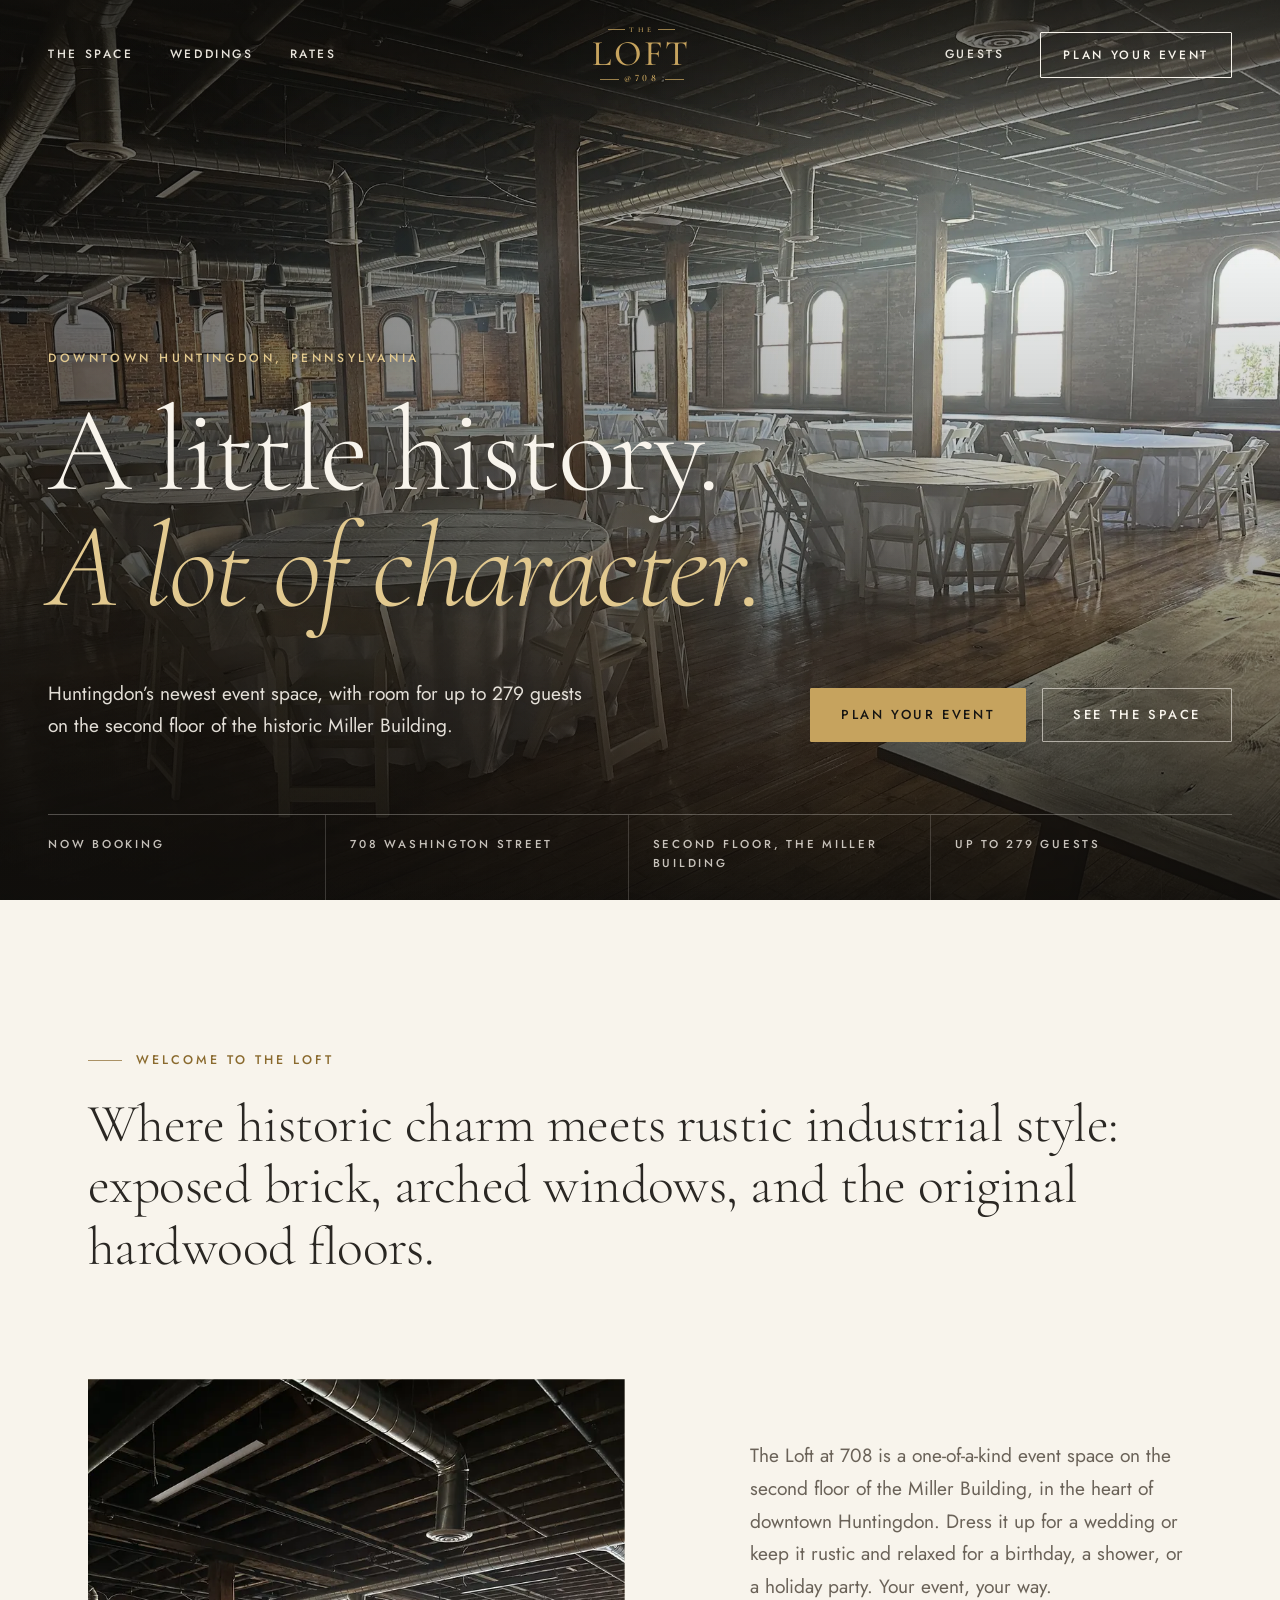
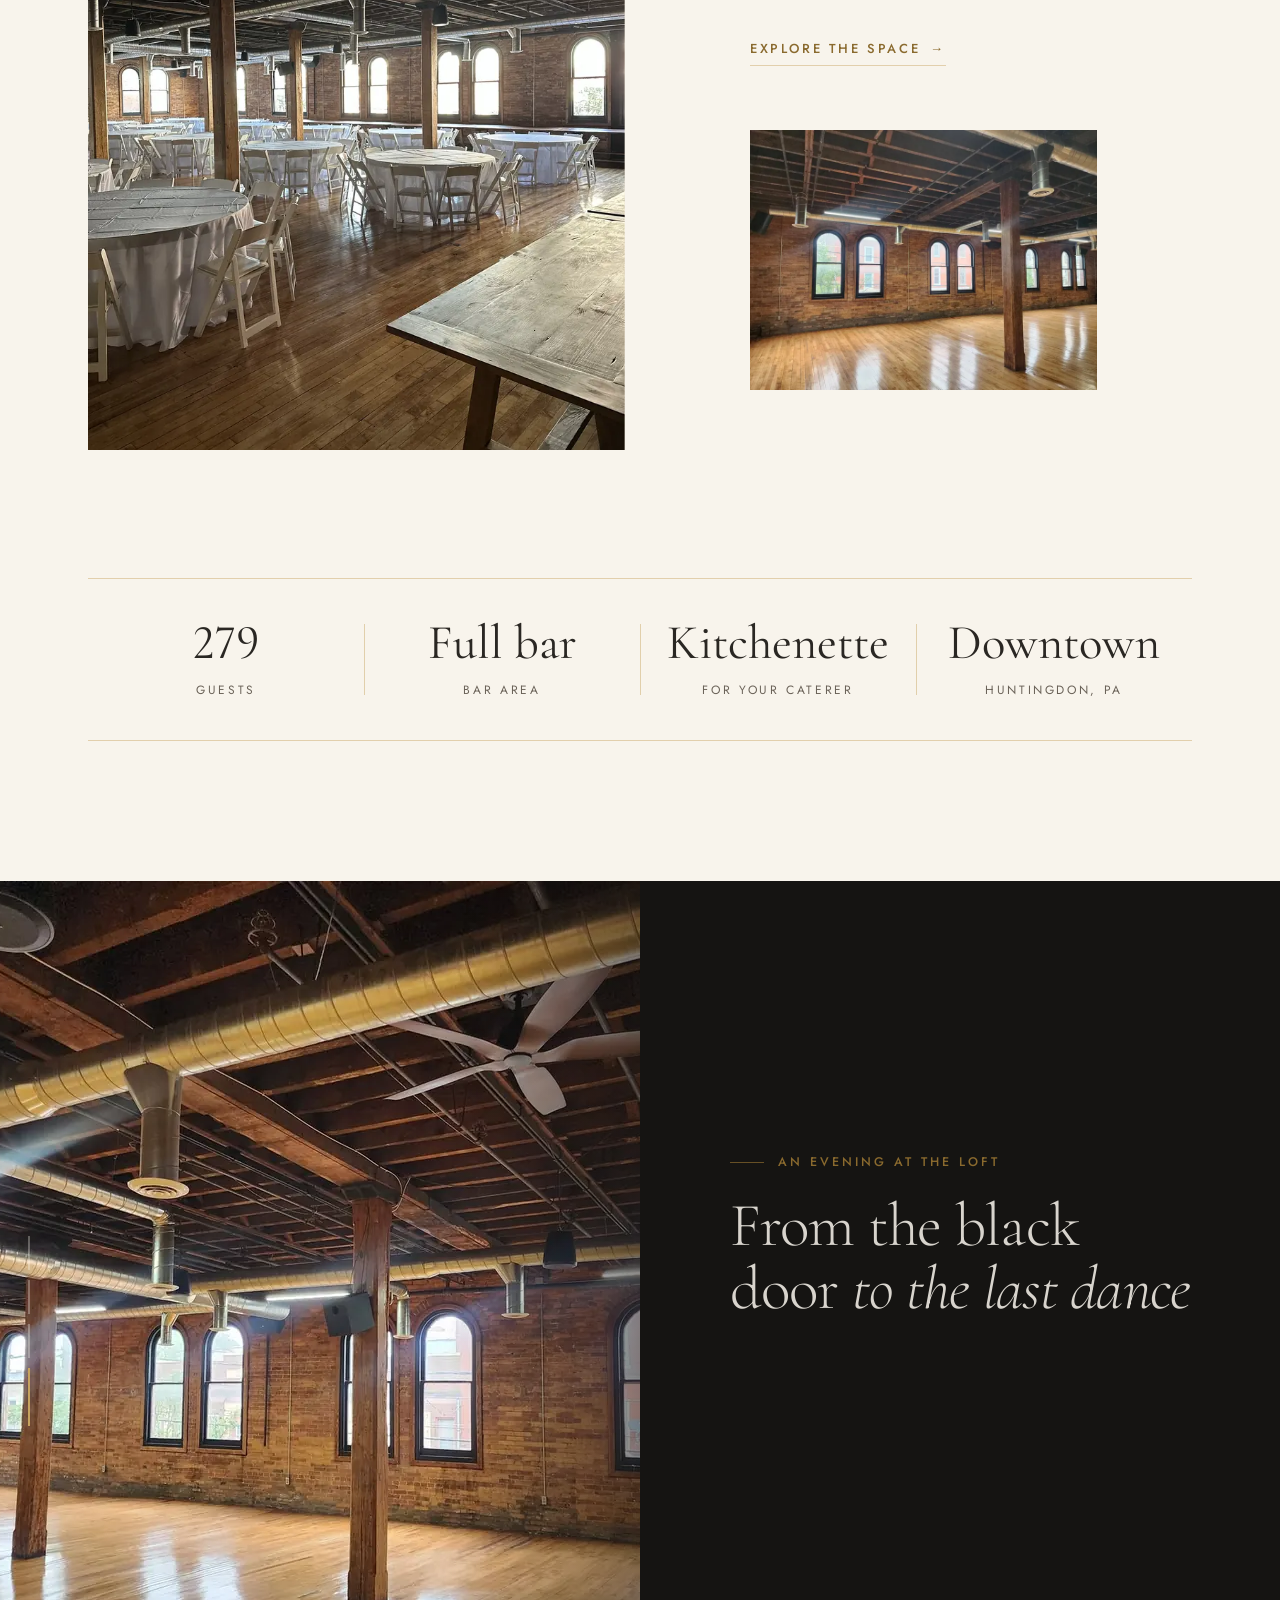
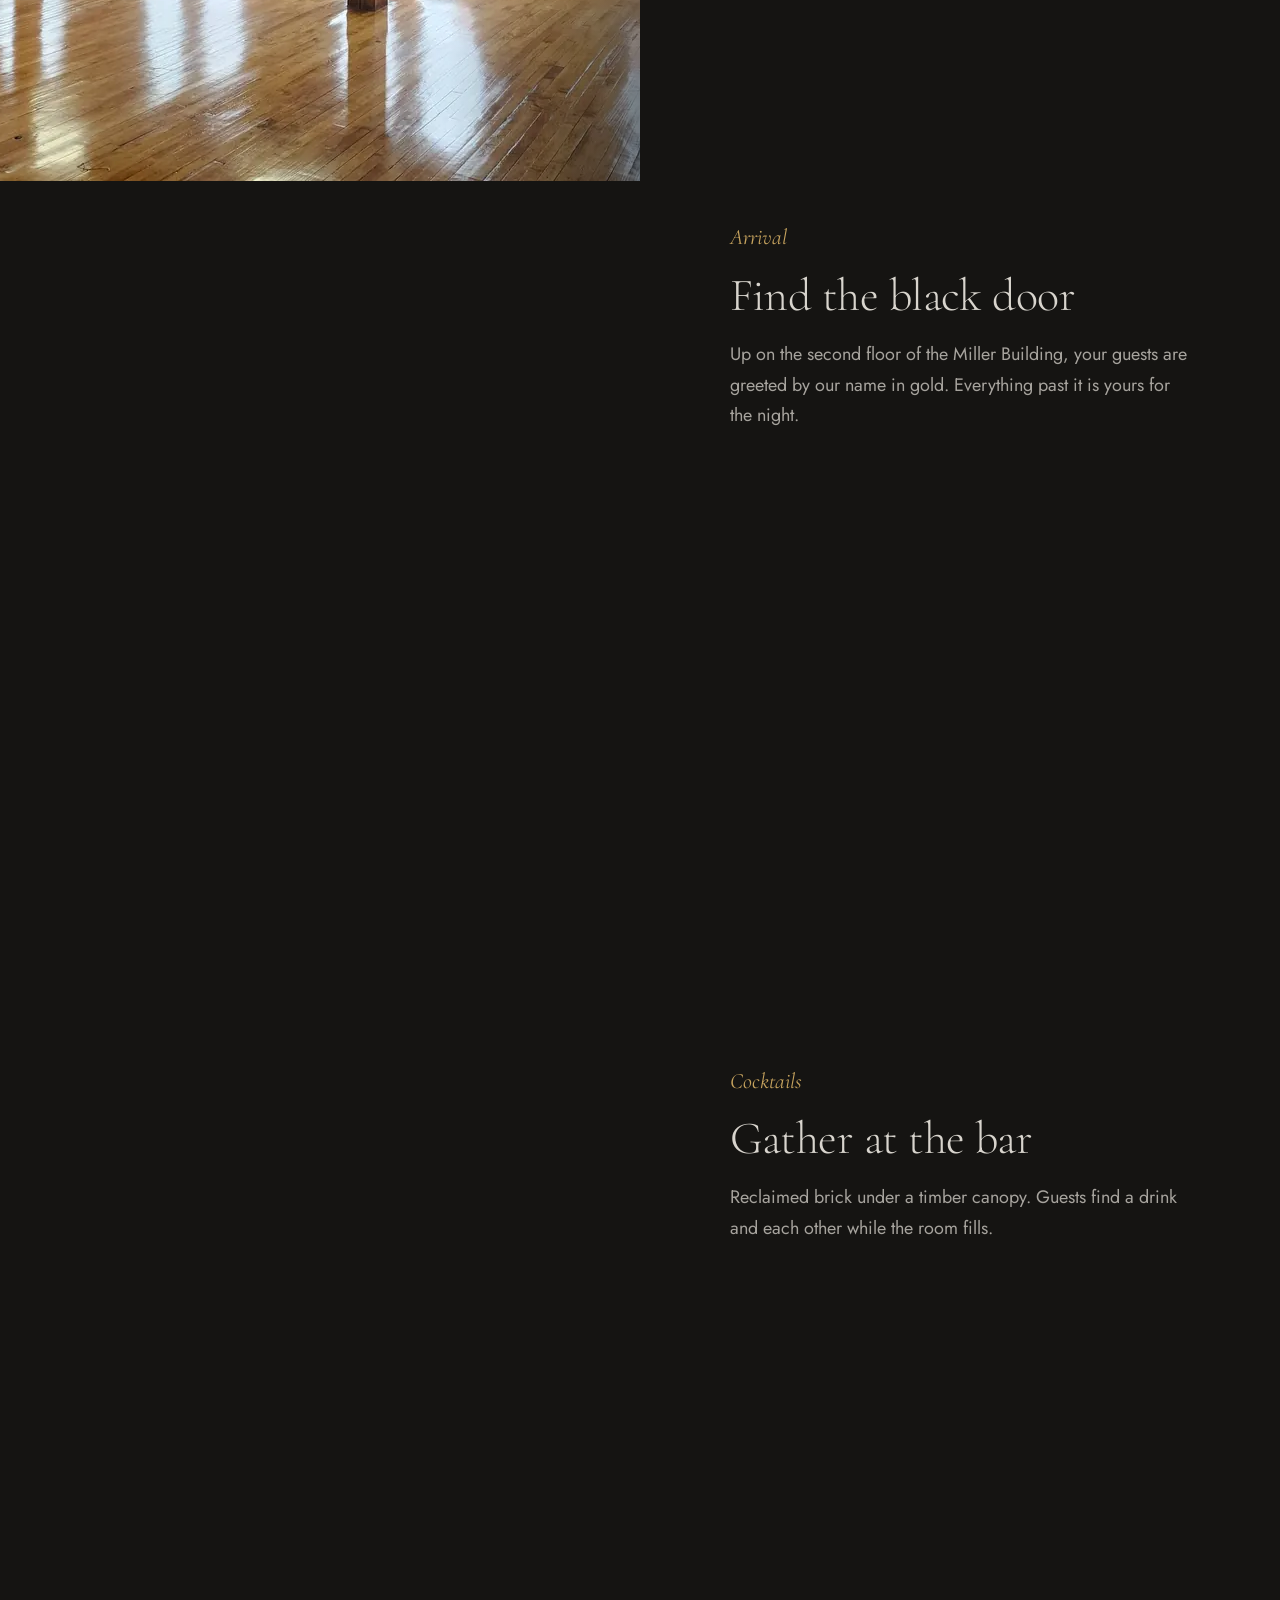
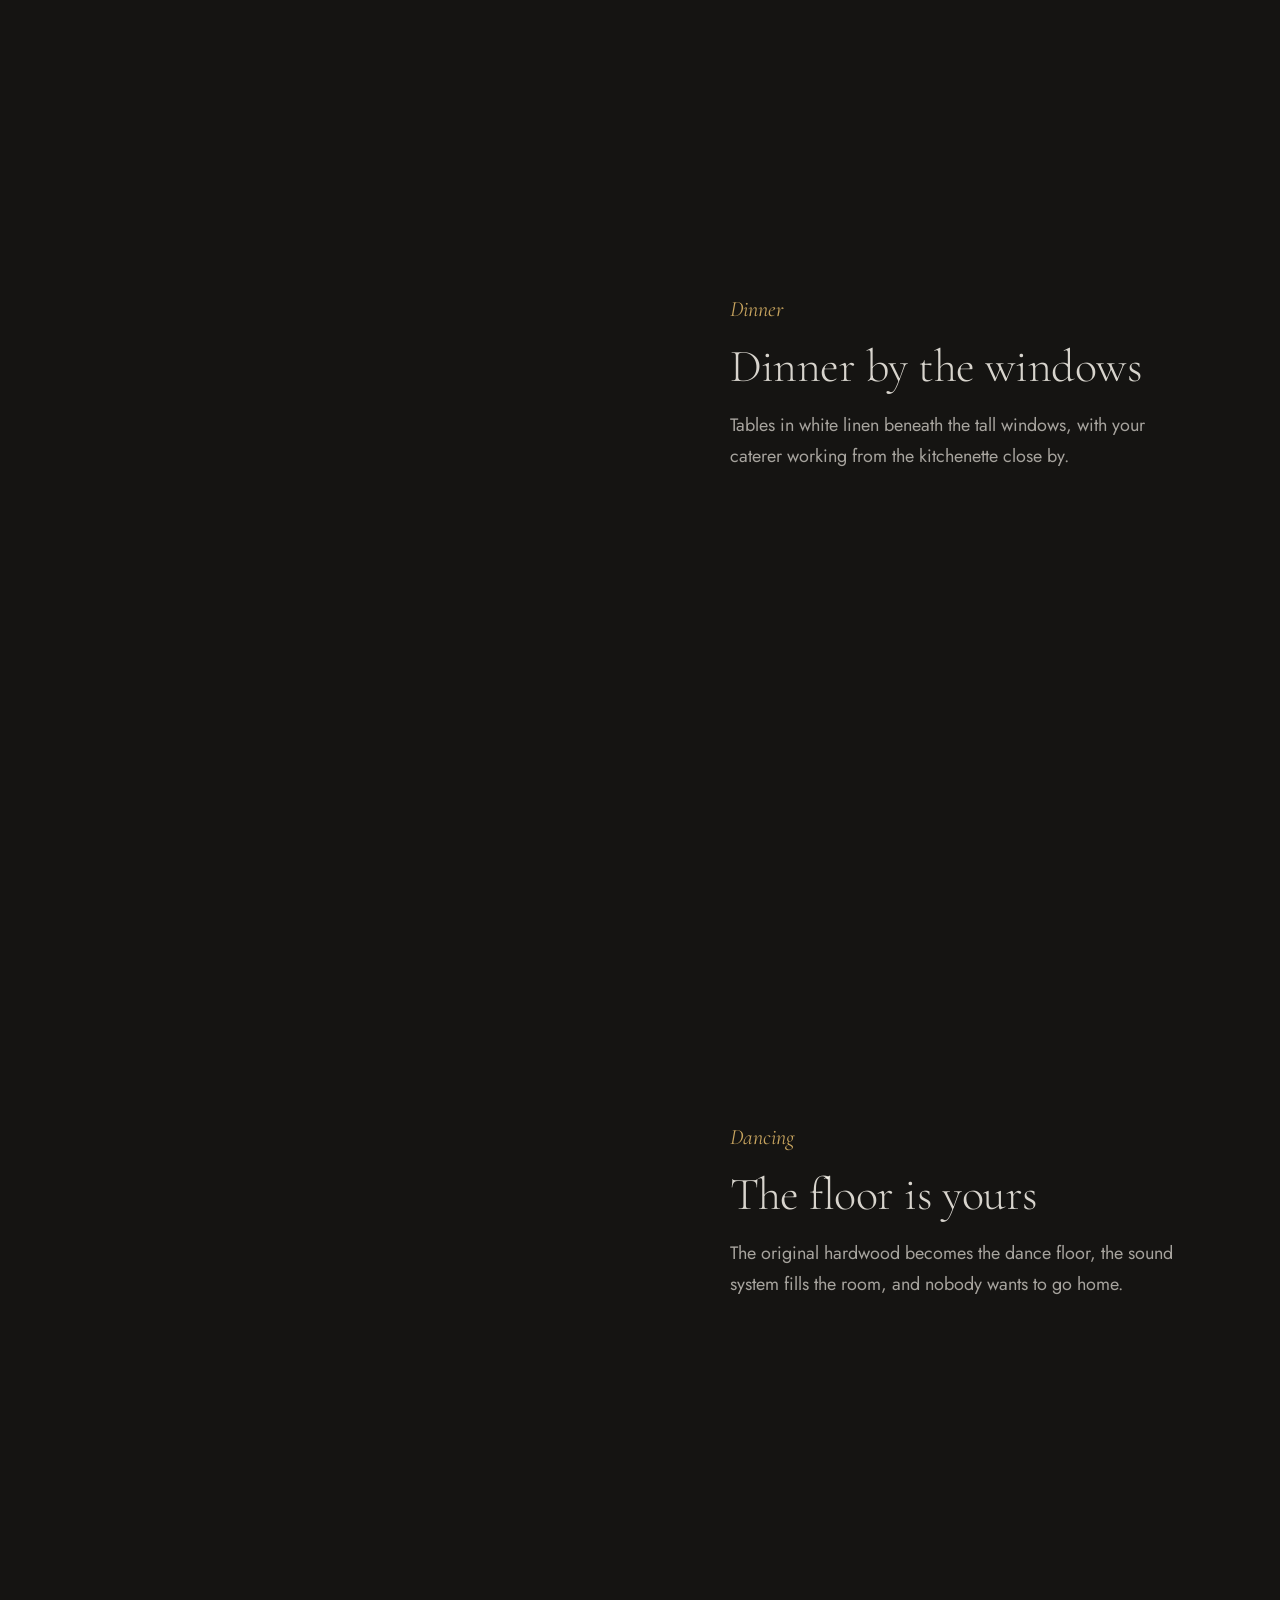
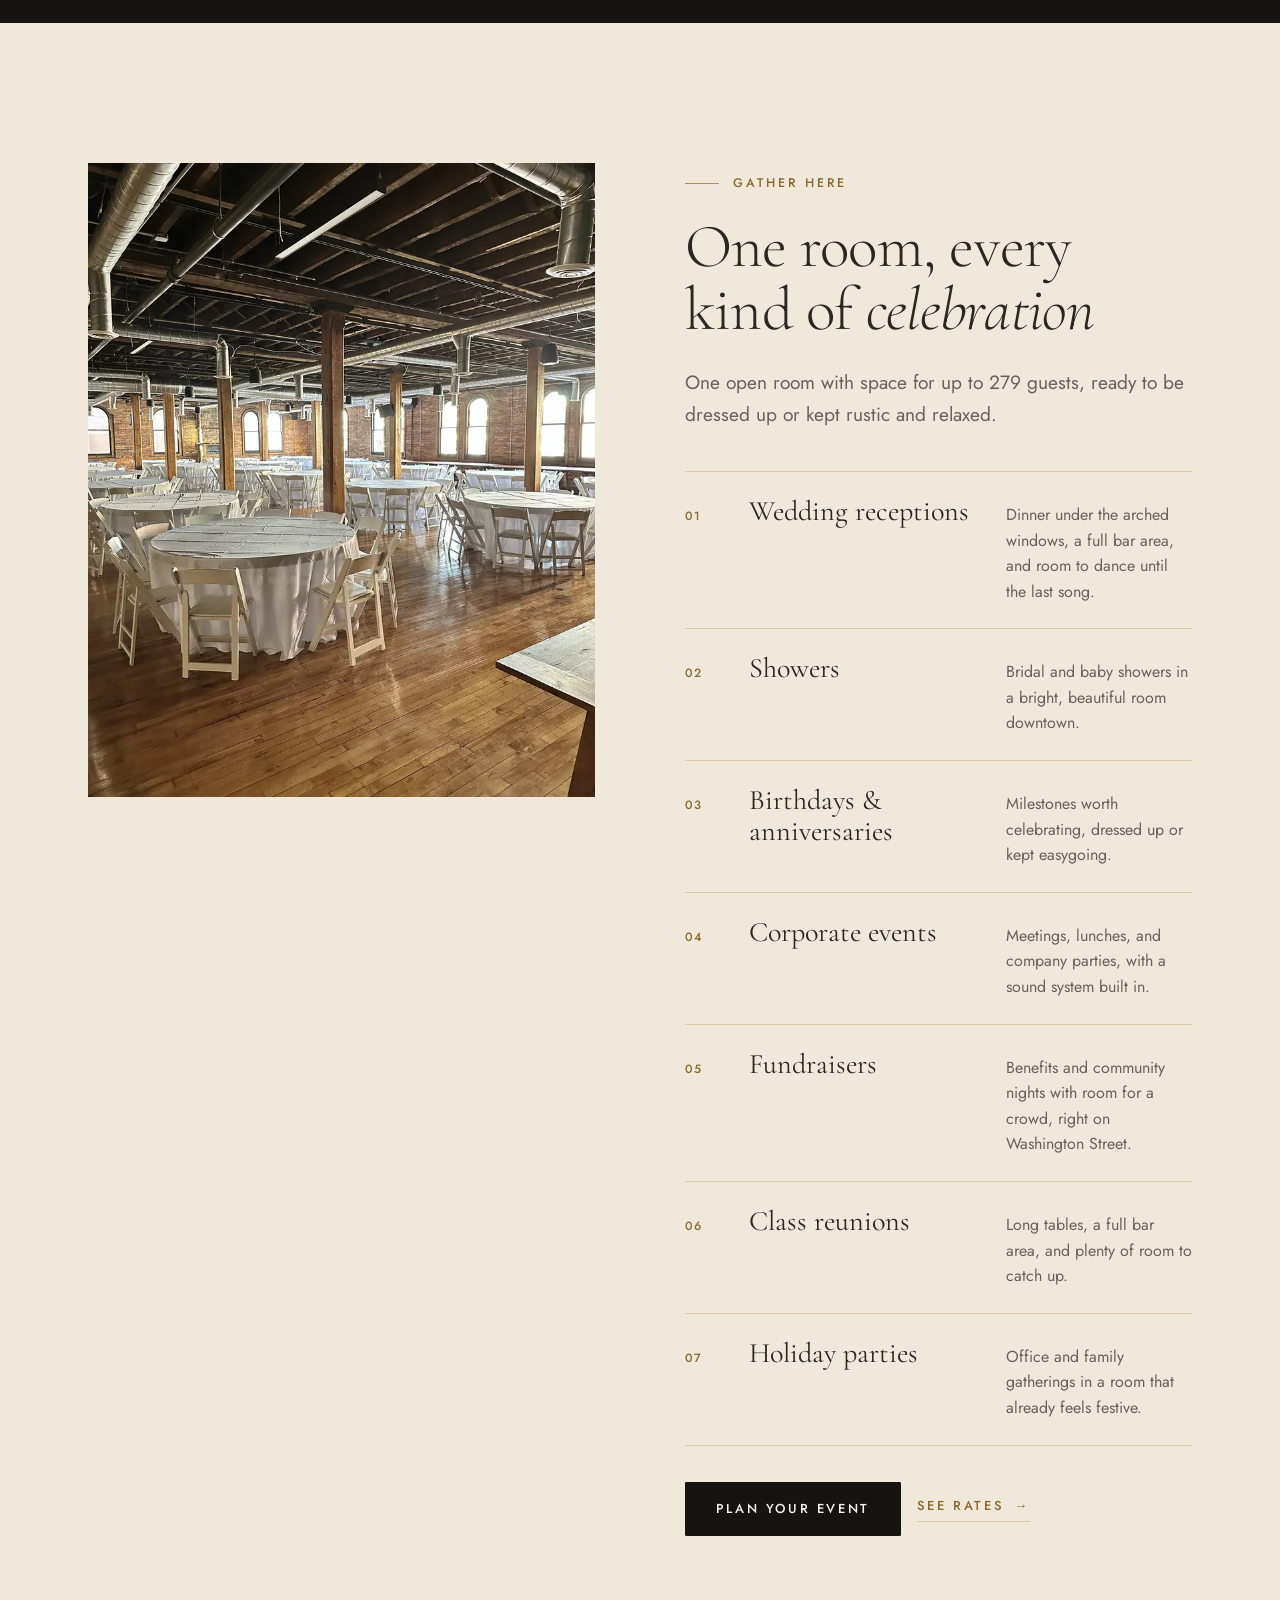
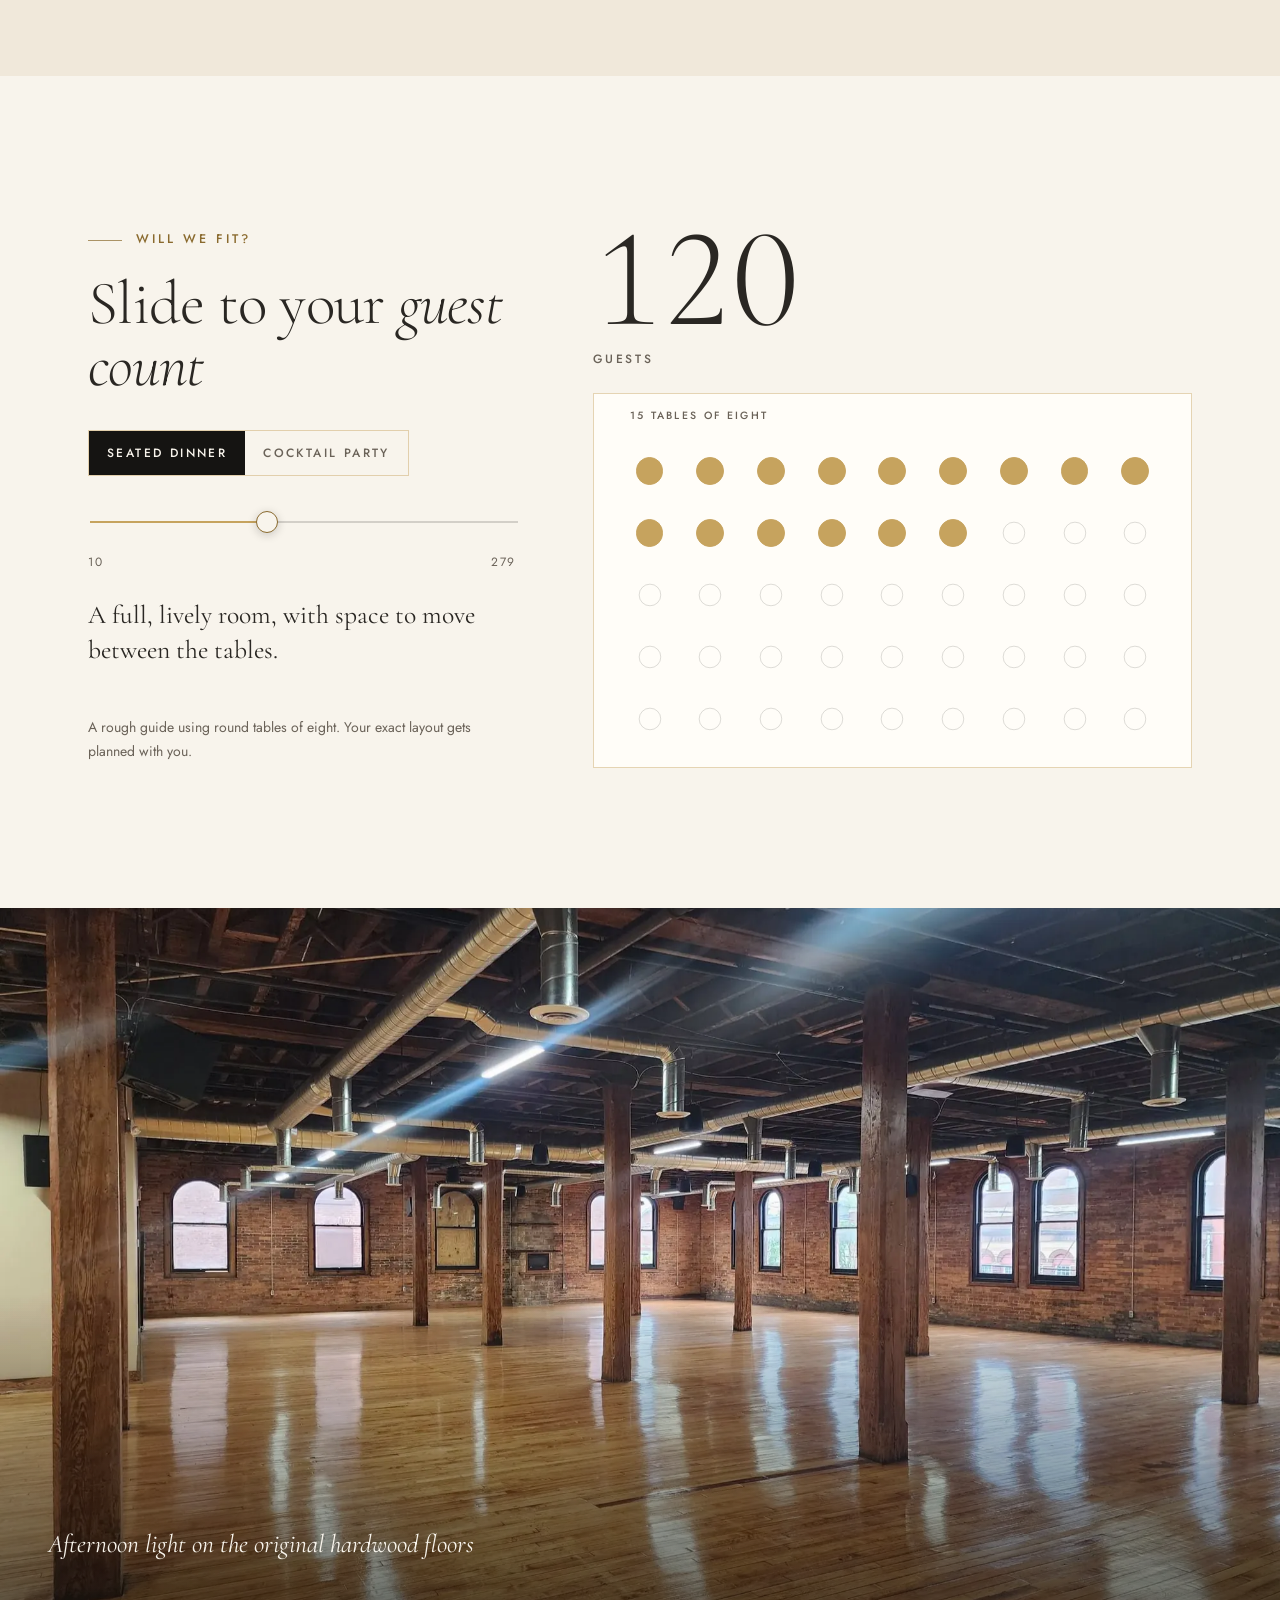
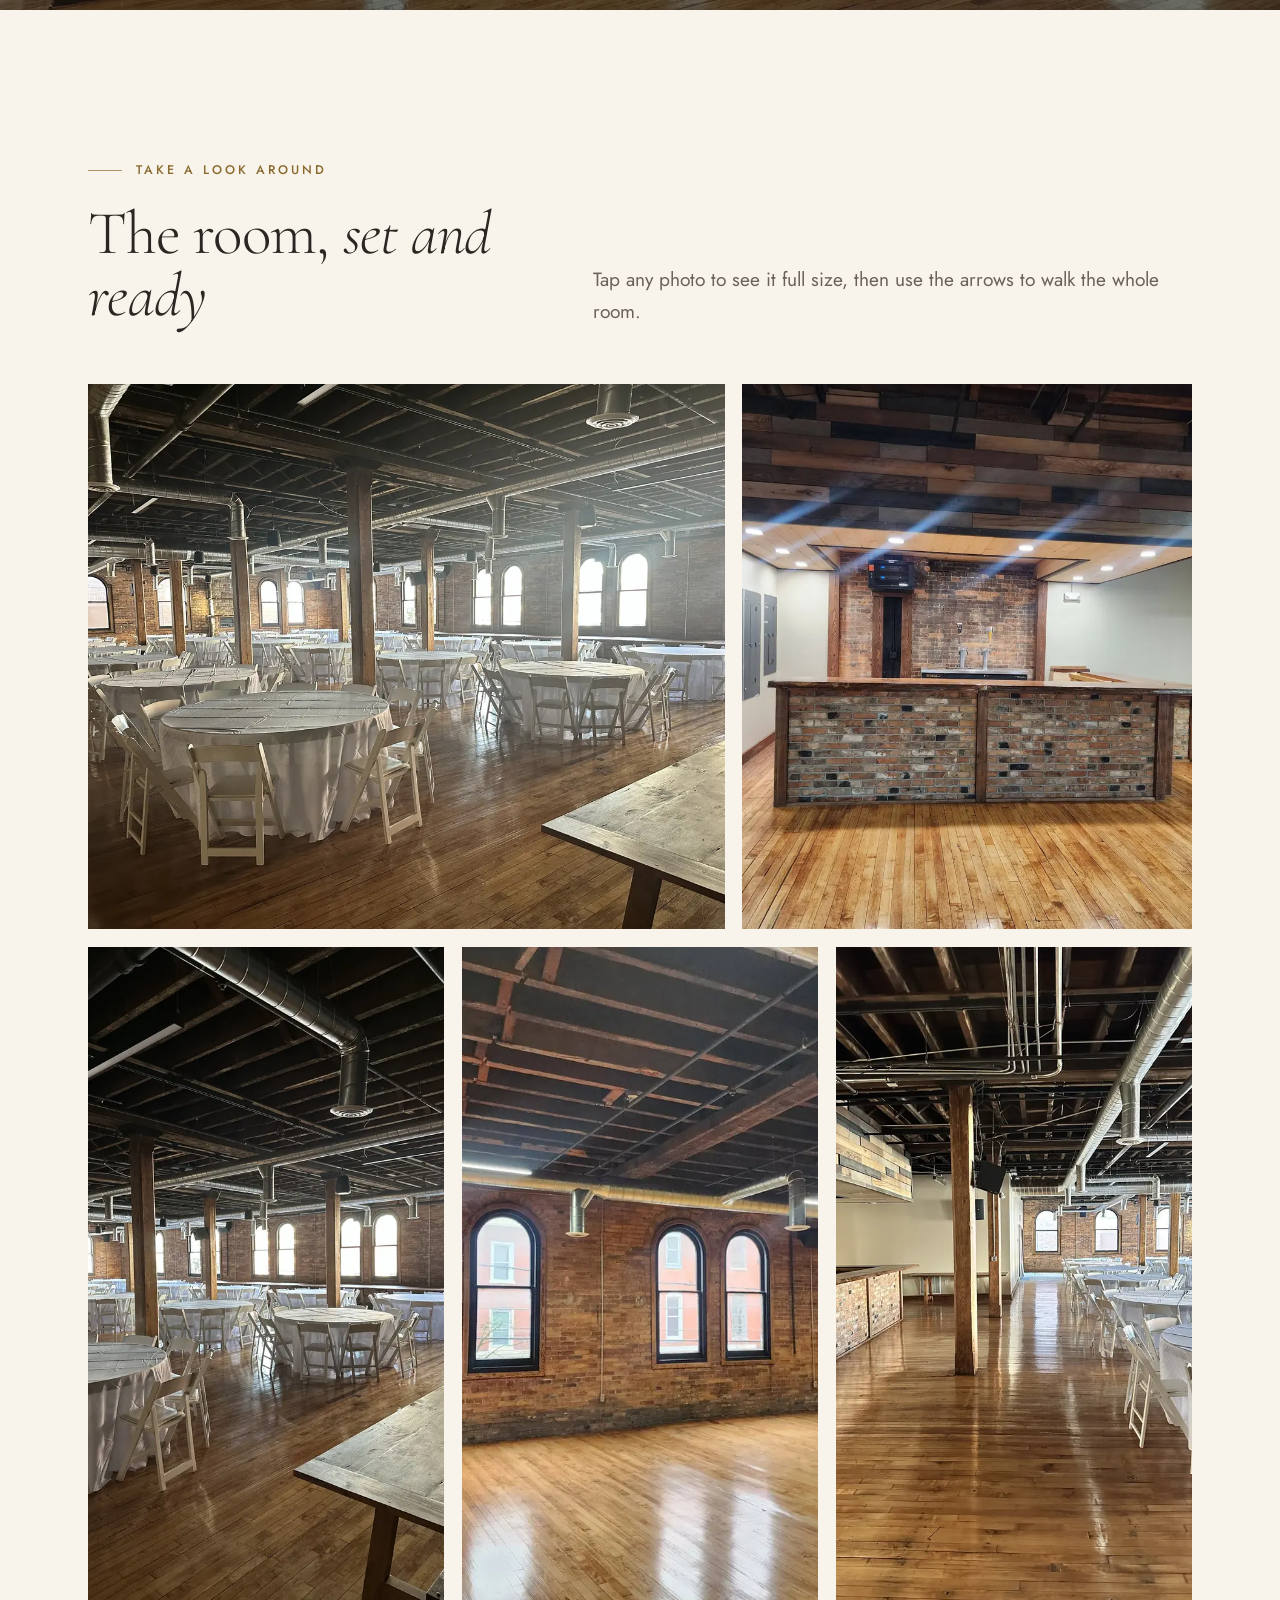
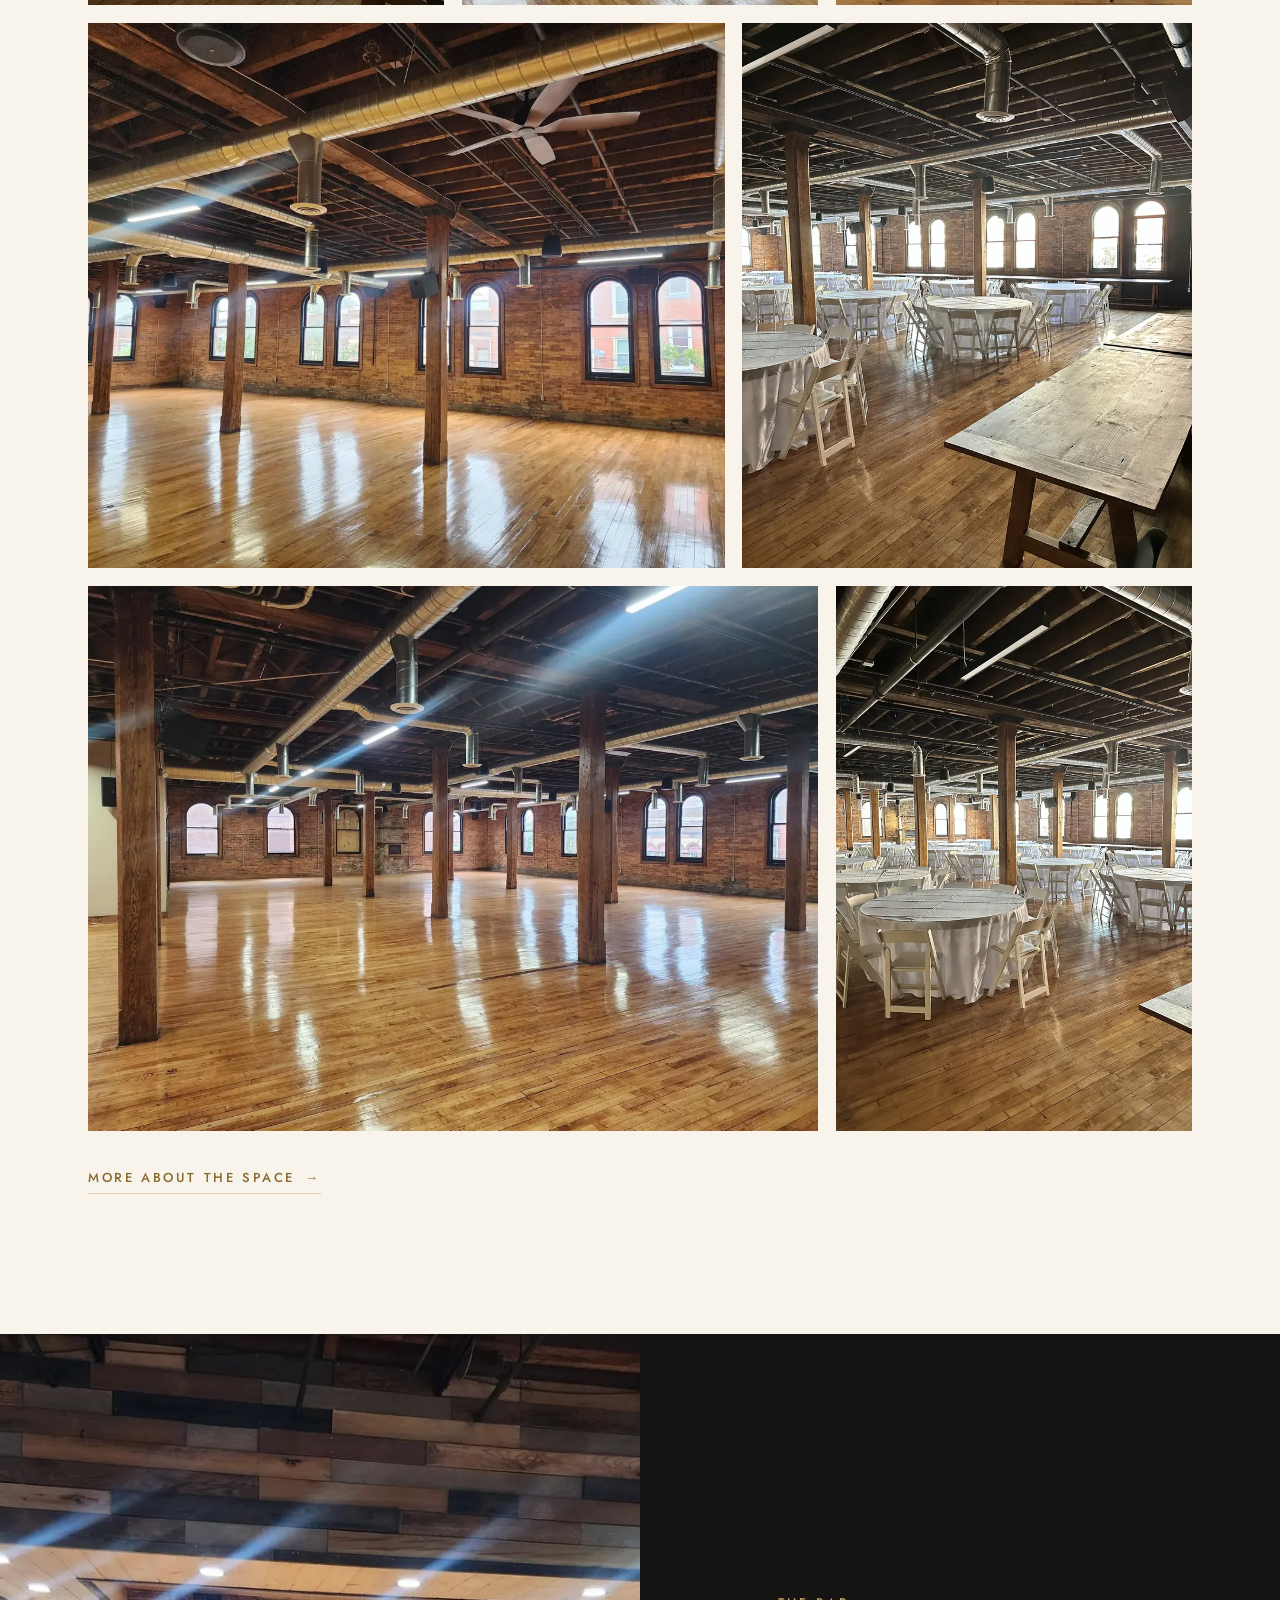
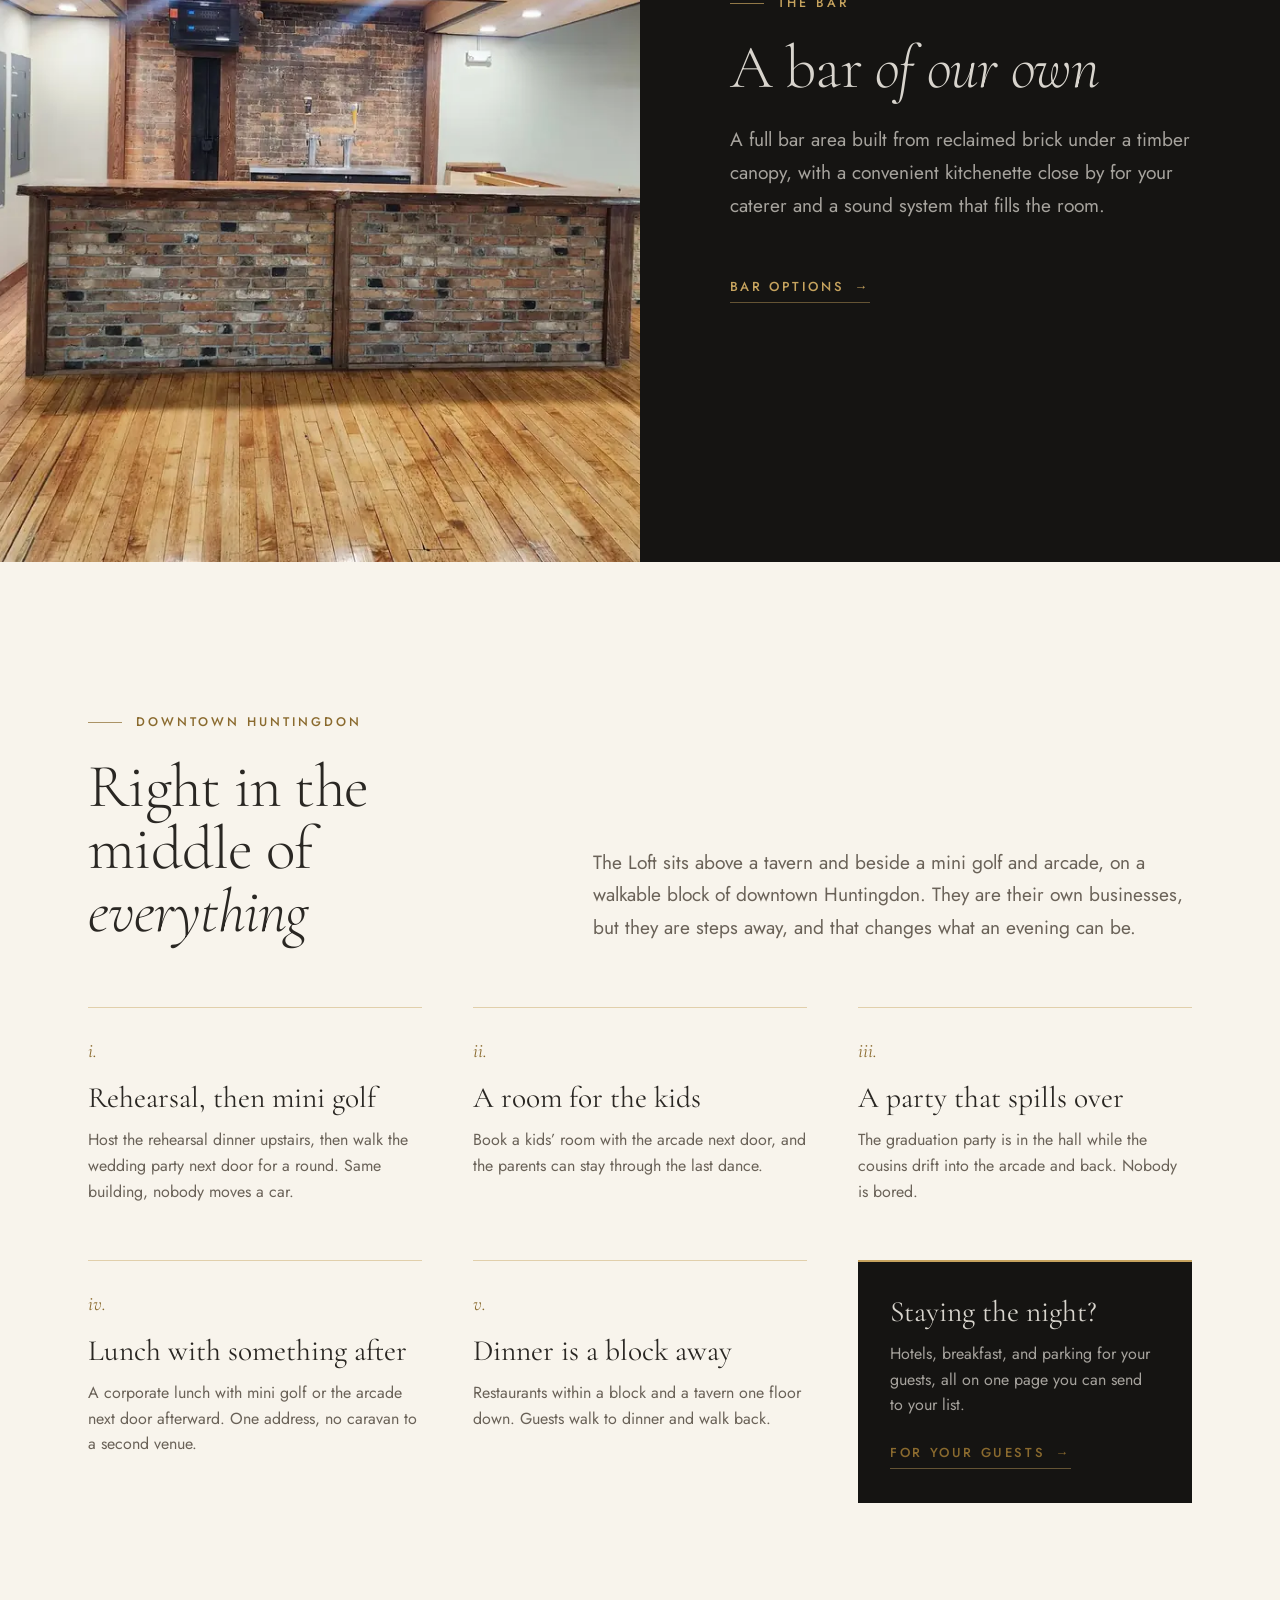
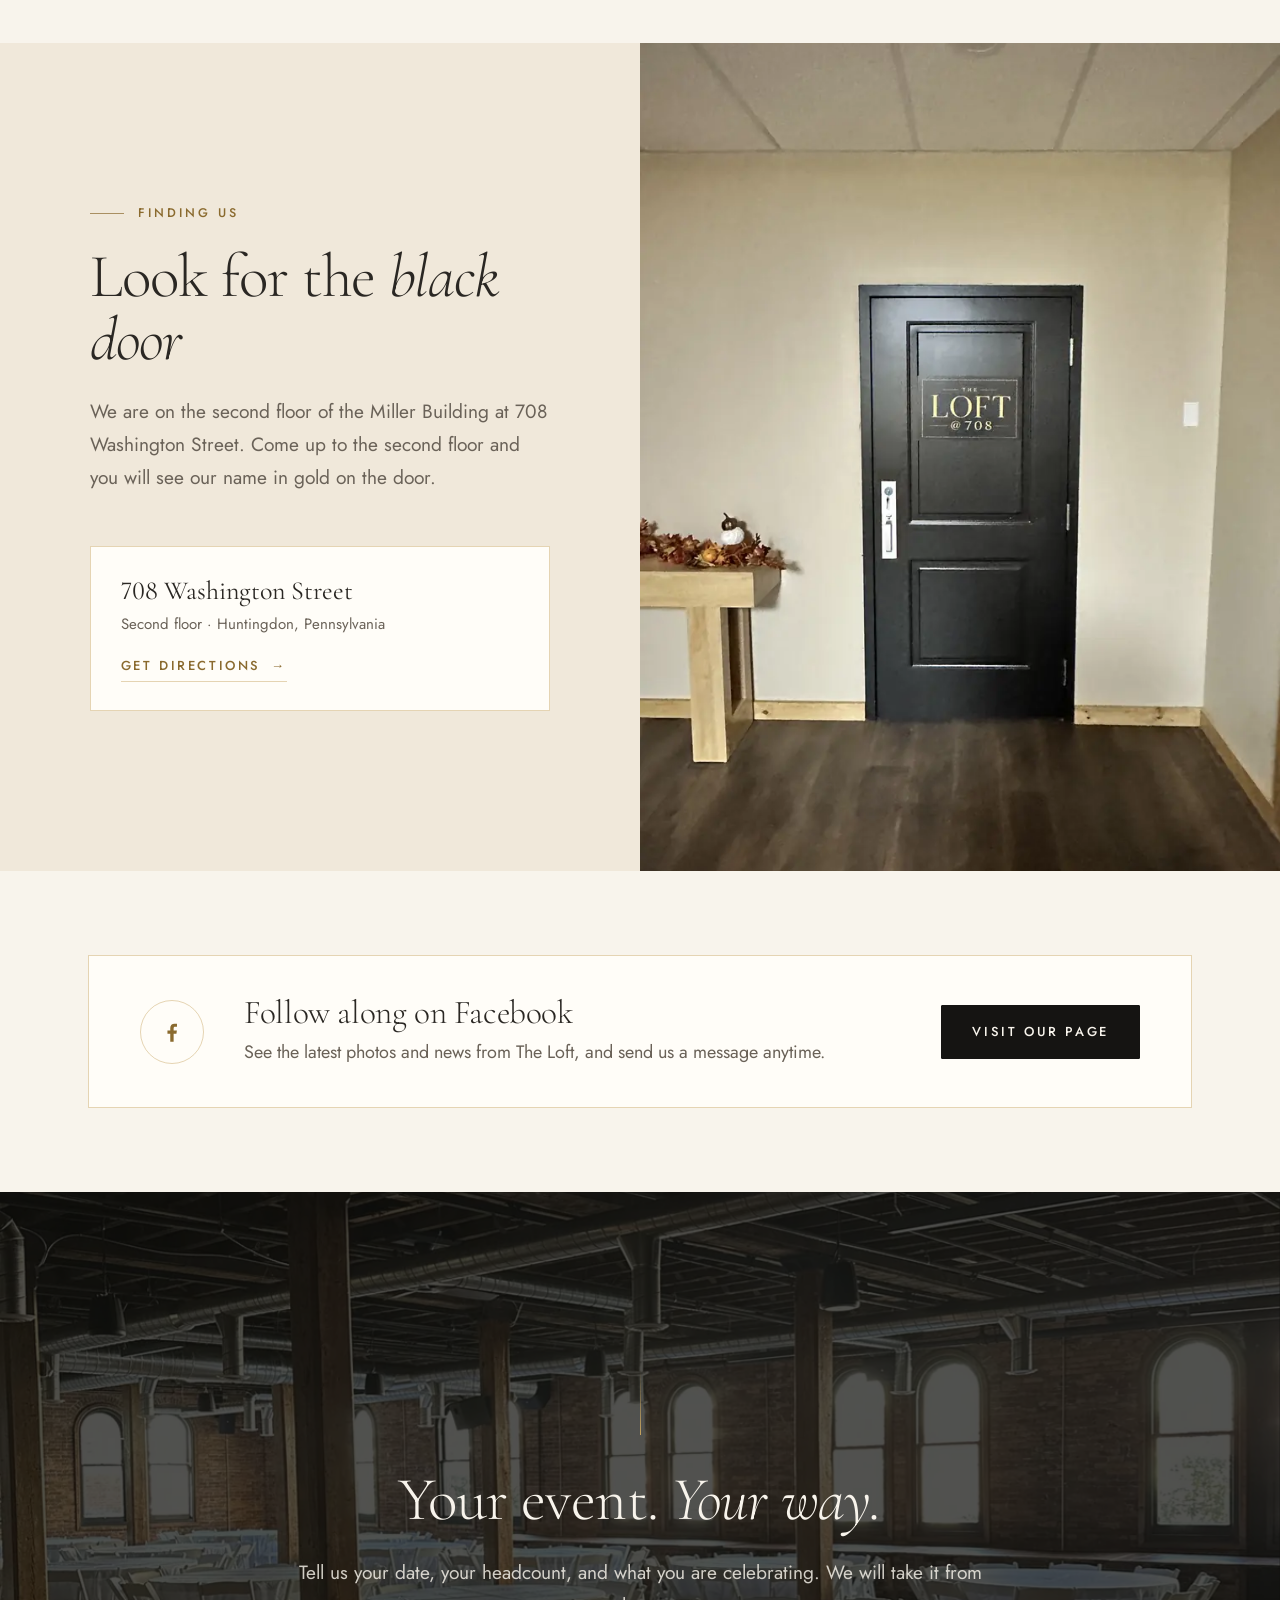
==== commit f487306b: "Martian Analytics on every page (cookieless) Co-Authored-By: Claude Opus 5.5 <noreply@anthropic.com>" ====
--- a/index.html
+++ b/index.html
@@ -5,11 +5,13 @@
 <meta name="viewport" content="width=device-width, initial-scale=1">
 <title>The Loft at 708 | Event hall in downtown Huntingdon, PA</title>
 <meta name="description" content="A historic second-floor event hall at 708 Washington Street in downtown Huntingdon, PA. Exposed brick, arched windows, a full bar, and room for up to 279 guests.">
+<link rel="canonical" href="https://theloftat708.com/">
+<meta property="og:url" content="https://theloftat708.com/">
 <meta property="og:type" content="website">
 <meta property="og:site_name" content="The Loft at 708">
 <meta property="og:title" content="The Loft at 708 | Huntingdon, PA">
 <meta property="og:description" content="A little history. A lot of character. Room for up to 279 guests on the second floor of the historic Miller Building, downtown Huntingdon.">
-<meta property="og:image" content="https://huntingdon-banquet-website.vercel.app/images/loft-share.jpg">
+<meta property="og:image" content="https://theloftat708.com/images/loft-share.jpg">
 <meta property="og:image:width" content="1200">
 <meta property="og:image:height" content="630">
 <meta name="twitter:card" content="summary_large_image">
@@ -21,6 +23,7 @@
 <link rel="stylesheet" href="css/main.css">
 <link rel="preload" as="image" type="image/webp" href="images/loft-hall-wide-2000.webp" imagesrcset="images/loft-hall-wide-1200.webp 1200w, images/loft-hall-wide-2000.webp 2000w" imagesizes="100vw">
 <script src="config.js"></script>
+<script defer data-site="d6231efe-fd9f-41e2-b037-230cf31cf62a" src="https://core.martianindustries.io/api/a/script.js"></script>
 <script src="js/site.js" defer></script>
 <script src="js/interactive.js" defer></script>
 <script src="js/content.js" defer></script>
@@ -30,9 +33,9 @@
   "@type": "EventVenue",
   "name": "The Loft at 708",
   "description": "A historic event space on the second floor of the Miller Building in downtown Huntingdon, PA, with exposed brick, arched windows, original hardwood floors, a full bar area, and room for up to 279 guests.",
-  "url": "https://huntingdon-banquet-website.vercel.app/",
-  "image": "https://huntingdon-banquet-website.vercel.app/images/loft-share.jpg",
-  "logo": "https://huntingdon-banquet-website.vercel.app/images/loft-logo.jpg",
+  "url": "https://theloftat708.com/",
+  "image": "https://theloftat708.com/images/loft-share.jpg",
+  "logo": "https://theloftat708.com/images/loft-logo.jpg",
   "telephone": "+1-814-386-2991",
   "email": "mshovlin3@gmail.com",
   "maximumAttendeeCapacity": 279,
@@ -505,7 +508,7 @@
       <p class="lede" data-content="home.cta.text">Tell us your date, your headcount, and what you are celebrating. We will take it from there.</p>
       <div class="actions">
         <a class="btn" href="book-a-tour.html">Plan your event</a>
-        <a class="btn btn--ghost" href="pricing.html">See rates</a>
+        <a class="btn btn--ghost" href="book-a-tour.html#availability">Check a date</a>
       </div>
     </div>
   </section>
--- a/css/main.css
+++ b/css/main.css
@@ -1035,6 +1035,42 @@
 
 .aside-card { padding: 34px 32px; background: var(--linen); border-top: 2px solid var(--gold); }
 .aside-card + .aside-card { margin-top: 20px; }
+
+/* availability calendar (Plan your event) */
+.avail { margin-top: 48px; background: var(--paper); border: 1px solid var(--line); padding: clamp(20px, 3vw, 40px); }
+.avail__bar { display: flex; align-items: center; justify-content: space-between; gap: 16px; margin-bottom: 26px; }
+.avail__status { margin: 0; font-size: 14.5px; color: var(--muted); text-align: center; }
+.avail__nav {
+  flex: none; width: 46px; height: 46px; border-radius: 50%;
+  border: 1px solid var(--line); background: transparent; color: var(--gold-text);
+  font-size: 24px; line-height: 1; cursor: pointer; transition: background .2s, border-color .2s;
+}
+.avail__nav:hover:not(:disabled) { background: var(--linen); border-color: var(--gold); }
+.avail__nav:disabled { opacity: .3; cursor: default; }
+.avail__months { display: grid; grid-template-columns: 1fr 1fr; gap: clamp(28px, 5vw, 72px); }
+.month__title { font-size: clamp(24px, 2.2vw, 30px); text-align: center; margin-bottom: 18px; }
+.month__dow, .month__days { display: grid; grid-template-columns: repeat(7, 1fr); gap: 4px; }
+.month__dow span { text-align: center; font-size: 11px; font-weight: 500; letter-spacing: .18em; color: var(--muted); padding-bottom: 8px; }
+.day {
+  aspect-ratio: 1; display: flex; align-items: center; justify-content: center;
+  border: 1px solid transparent; background: transparent; padding: 0;
+  font: inherit; font-size: 15px; color: var(--text);
+  font-variant-numeric: lining-nums tabular-nums; font-feature-settings: "lnum" 1, "tnum" 1;
+  transition: background .2s, border-color .2s, color .2s;
+}
+.day--open { cursor: pointer; }
+.day--open:hover { border-color: var(--gold); background: var(--linen); }
+.day--sat.day--open { font-weight: 500; }
+.day--past { color: rgba(42, 39, 35, .25); }
+.day--booked { background: var(--ink); color: rgba(248, 244, 236, .55); text-decoration: line-through; text-decoration-color: rgba(198, 163, 94, .7); }
+.day--hold { background: repeating-linear-gradient(135deg, var(--linen), var(--linen) 4px, rgba(198, 163, 94, .28) 4px, rgba(198, 163, 94, .28) 8px); color: var(--muted); }
+.day.is-selected { background: var(--gold); border-color: var(--gold); color: var(--ink); font-weight: 500; }
+.avail__key { list-style: none; display: flex; flex-wrap: wrap; justify-content: center; gap: 10px 28px; margin: 26px 0 0; padding: 20px 0 0; border-top: 1px solid var(--line-soft); font-size: 13px; letter-spacing: .14em; text-transform: uppercase; color: var(--muted); }
+.avail__key li { display: flex; align-items: center; gap: 10px; }
+.key { width: 18px; height: 18px; border: 1px solid var(--line); display: inline-block; }
+.key--booked { background: var(--ink); border-color: var(--ink); }
+.key--hold { background: repeating-linear-gradient(135deg, var(--linen), var(--linen) 3px, rgba(198, 163, 94, .5) 3px, rgba(198, 163, 94, .5) 6px); }
+.input.is-filled { border-color: var(--gold); box-shadow: 0 0 0 4px rgba(198, 163, 94, .3); }
 
 /* live summary beside the inquiry form */
 .summary { padding: 34px 32px; margin-bottom: 20px; background: var(--ink); color: var(--on-ink); }
@@ -1133,6 +1169,8 @@
   .story__img-mobile { display: block; aspect-ratio: 4 / 3; margin-bottom: 28px; overflow: hidden; }
   .story__img-mobile img { width: 100%; height: 100%; object-fit: cover; }
   .planner { grid-template-columns: 1fr; }
+  .avail__months { grid-template-columns: 1fr; }
+  .avail__months .month + .month { display: none; }
   .estimator { grid-template-columns: 1fr; }
   .cursor { display: none; }
   .fact { grid-template-columns: 1fr; }
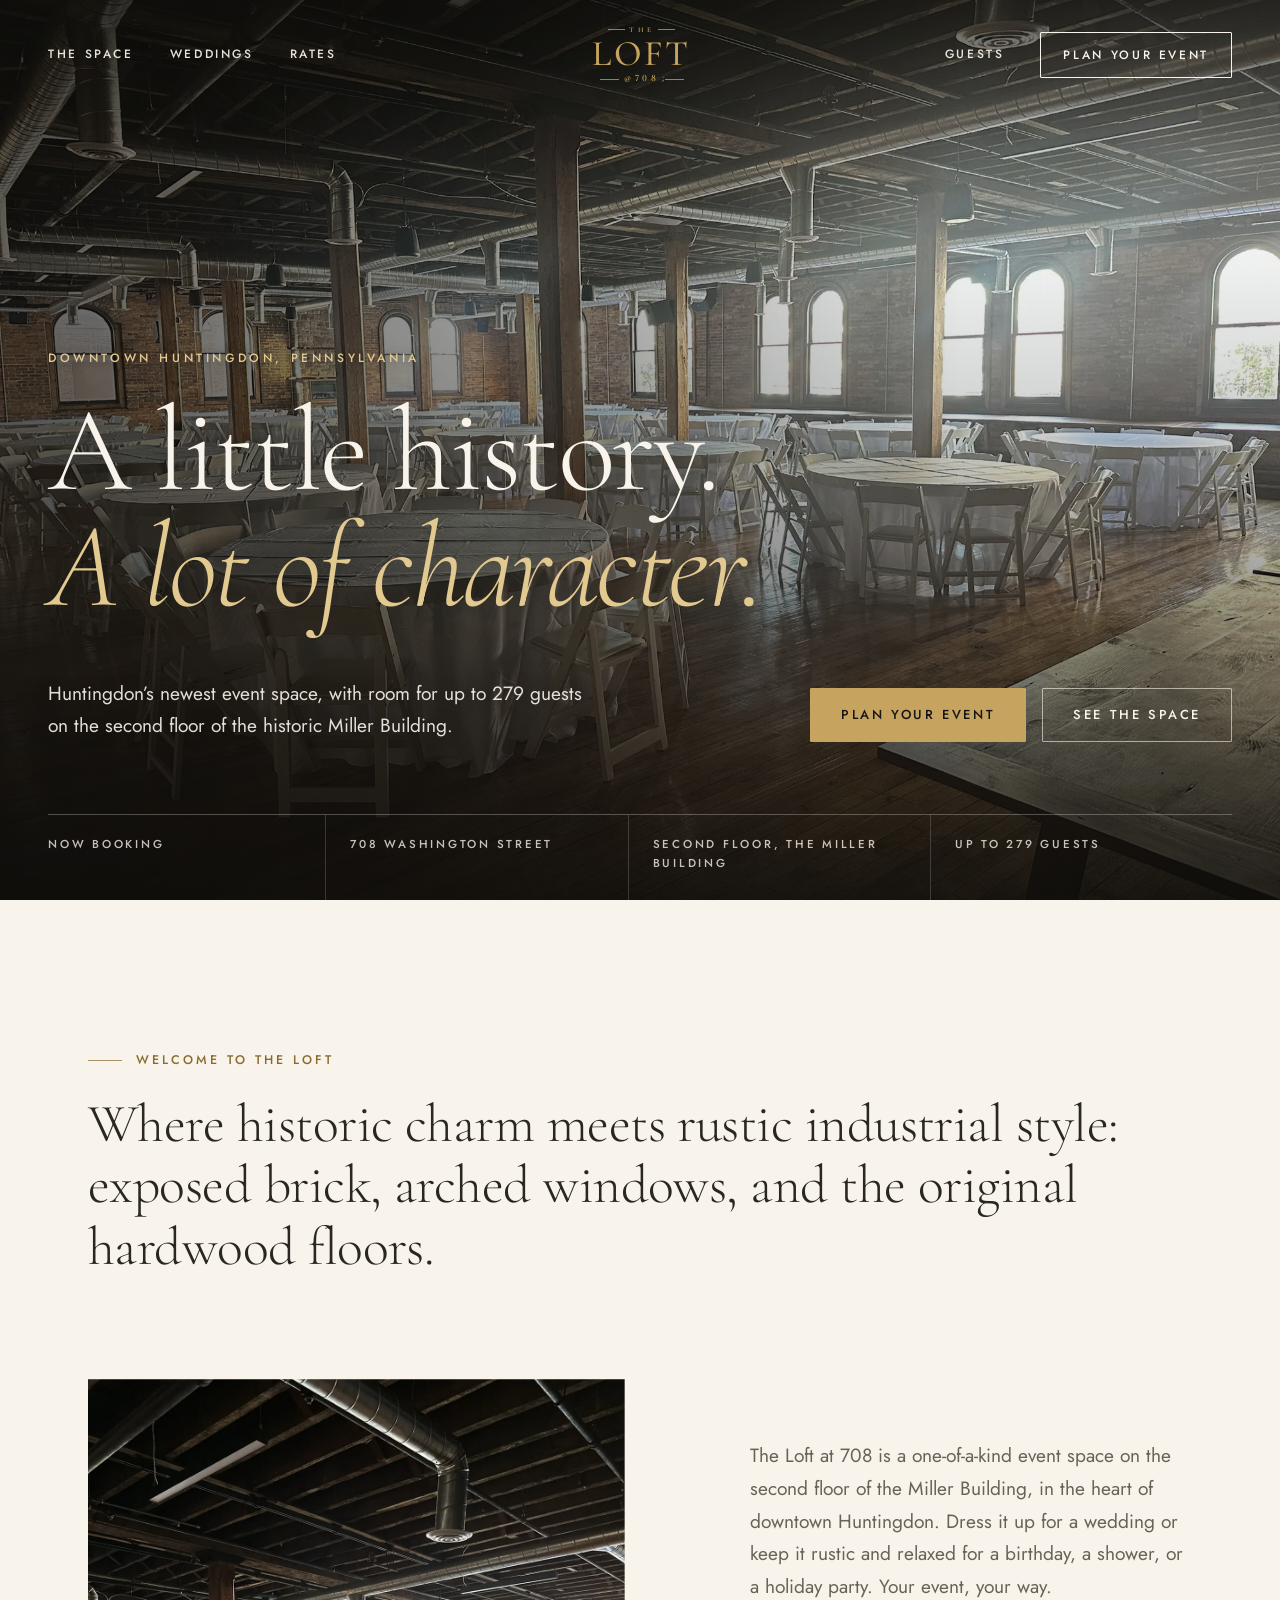
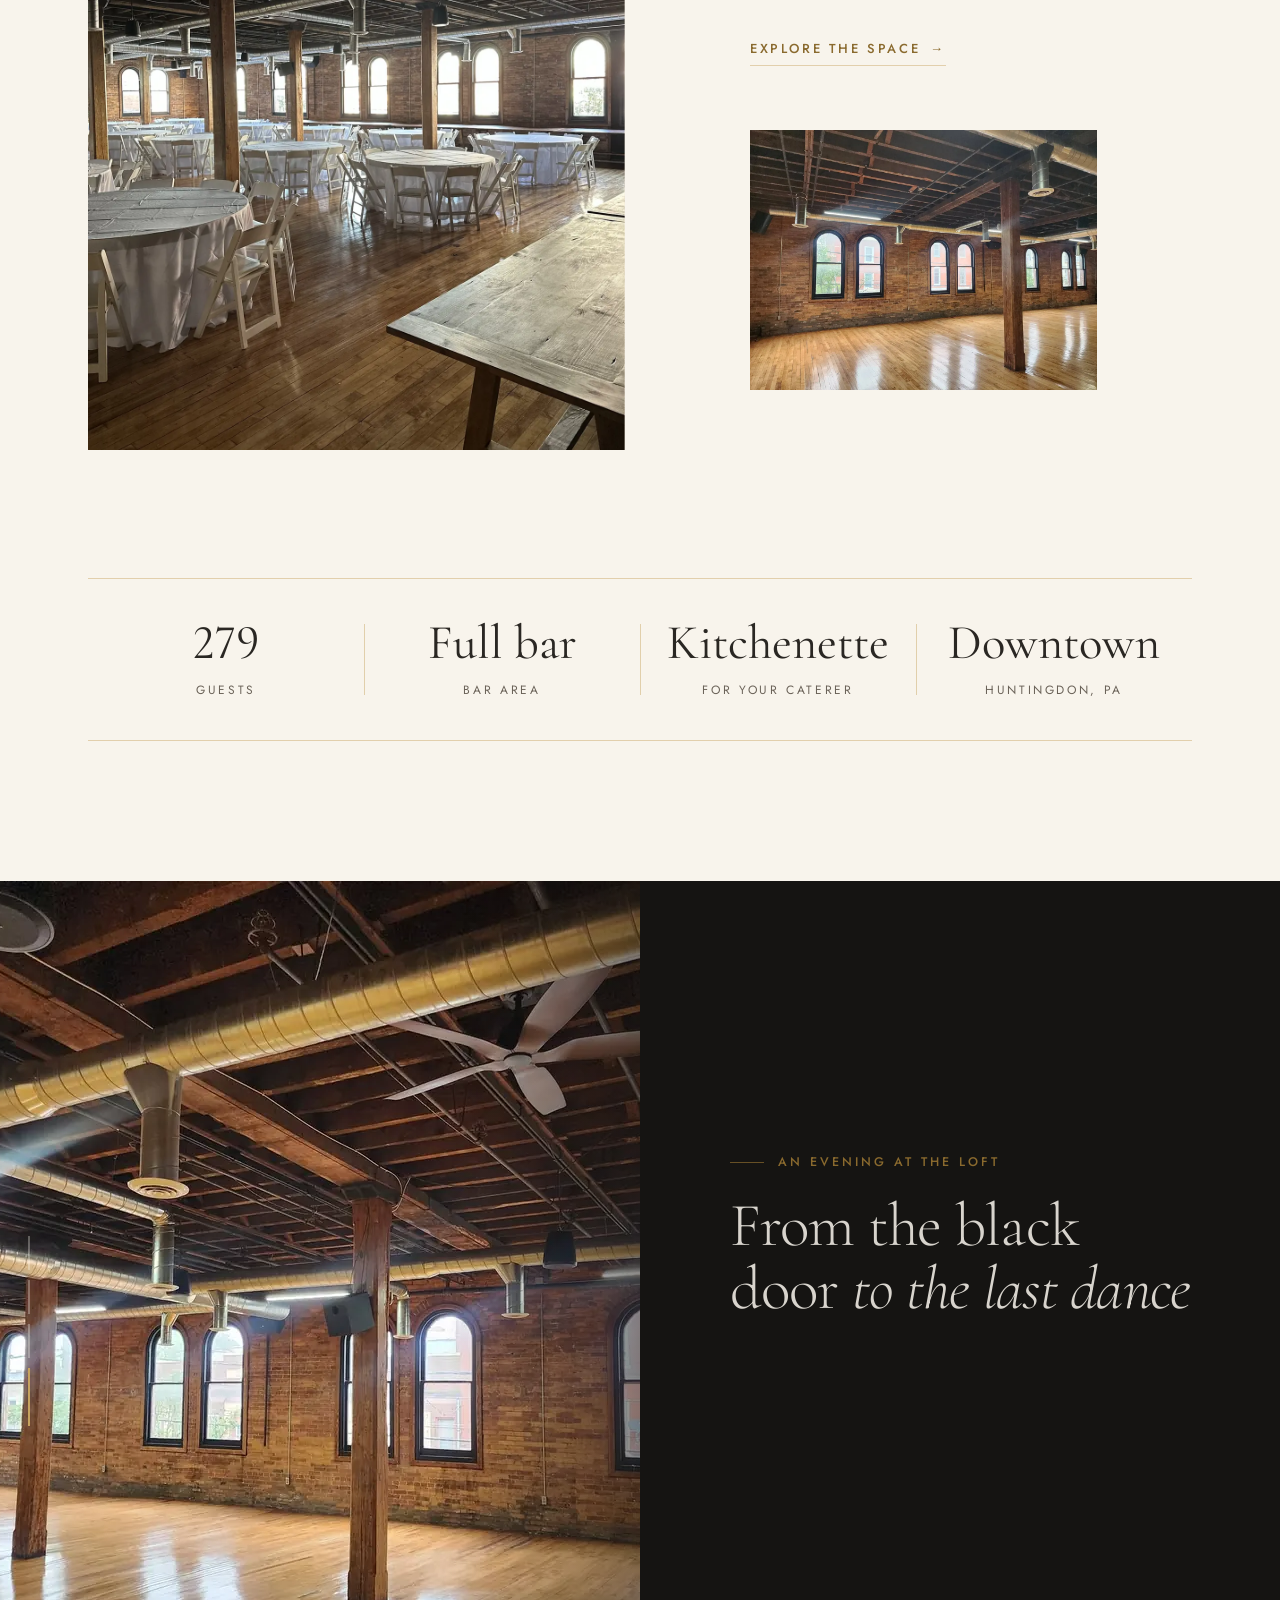
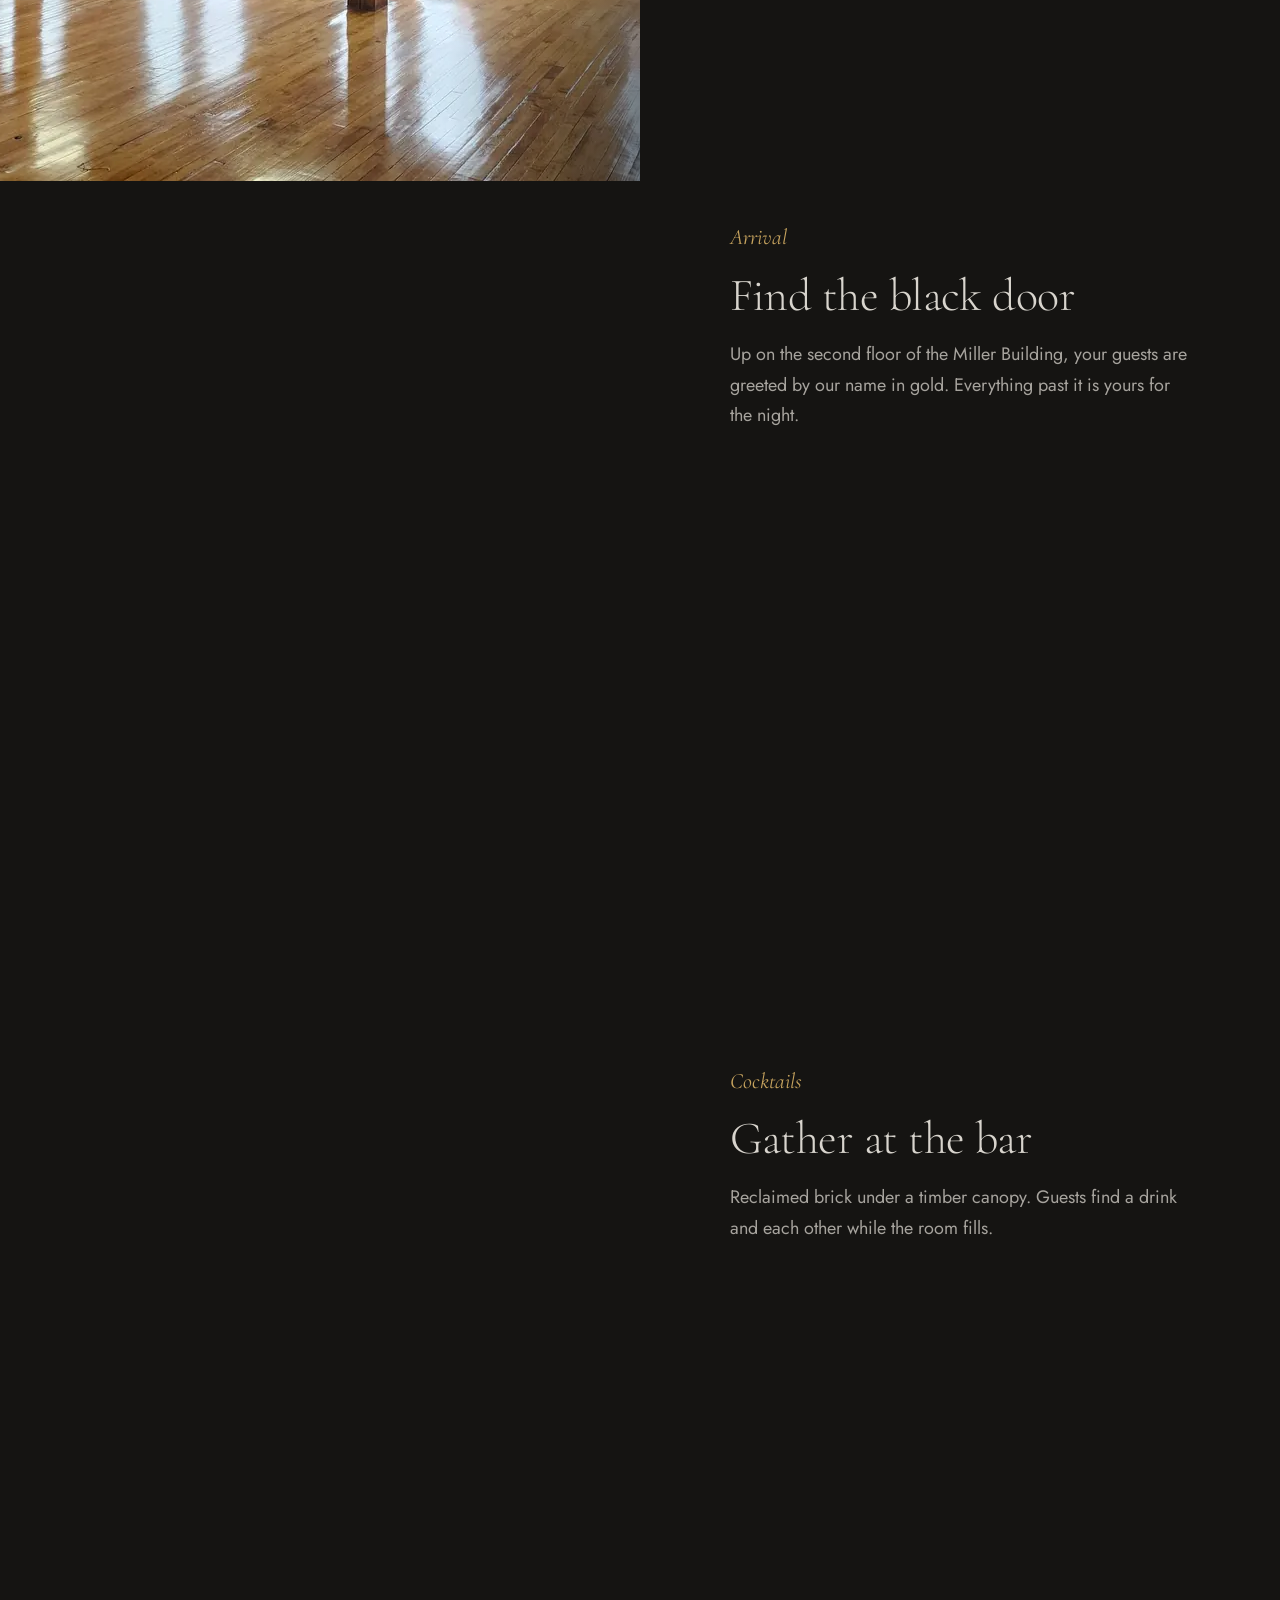
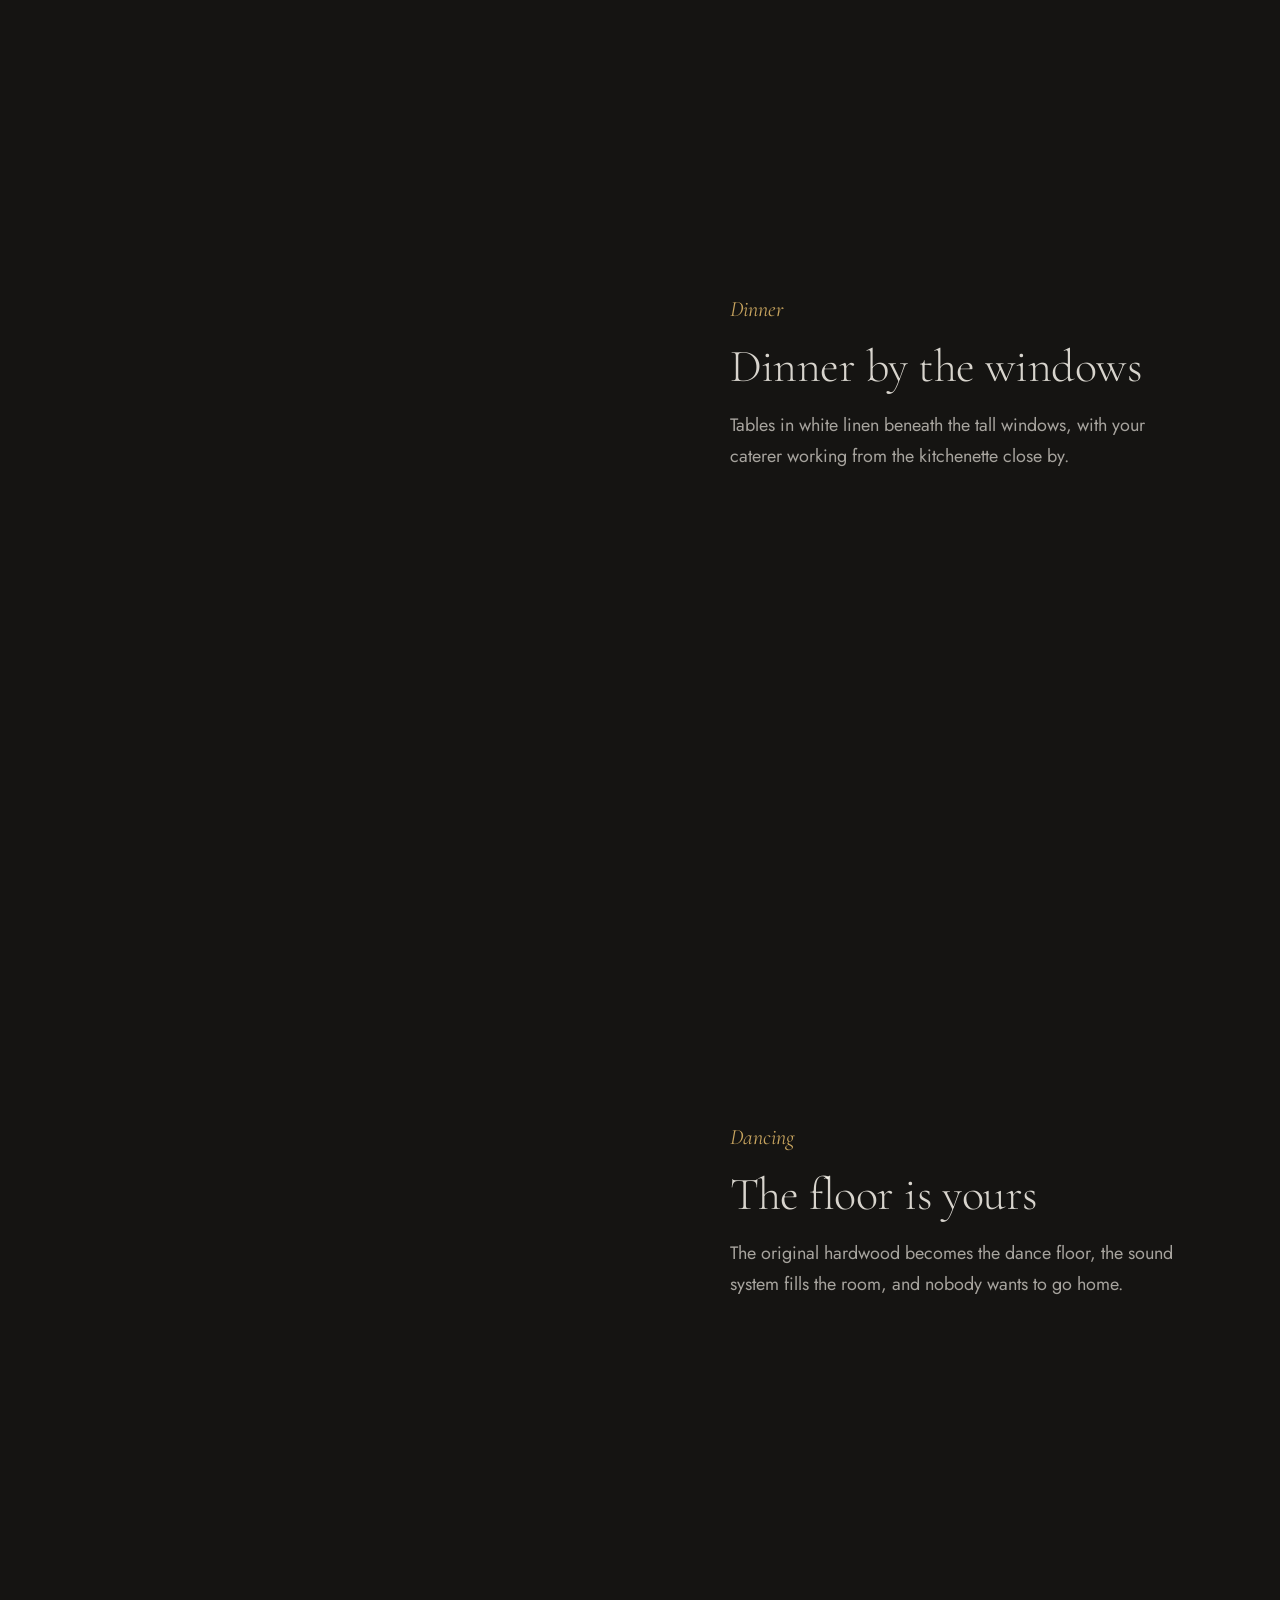
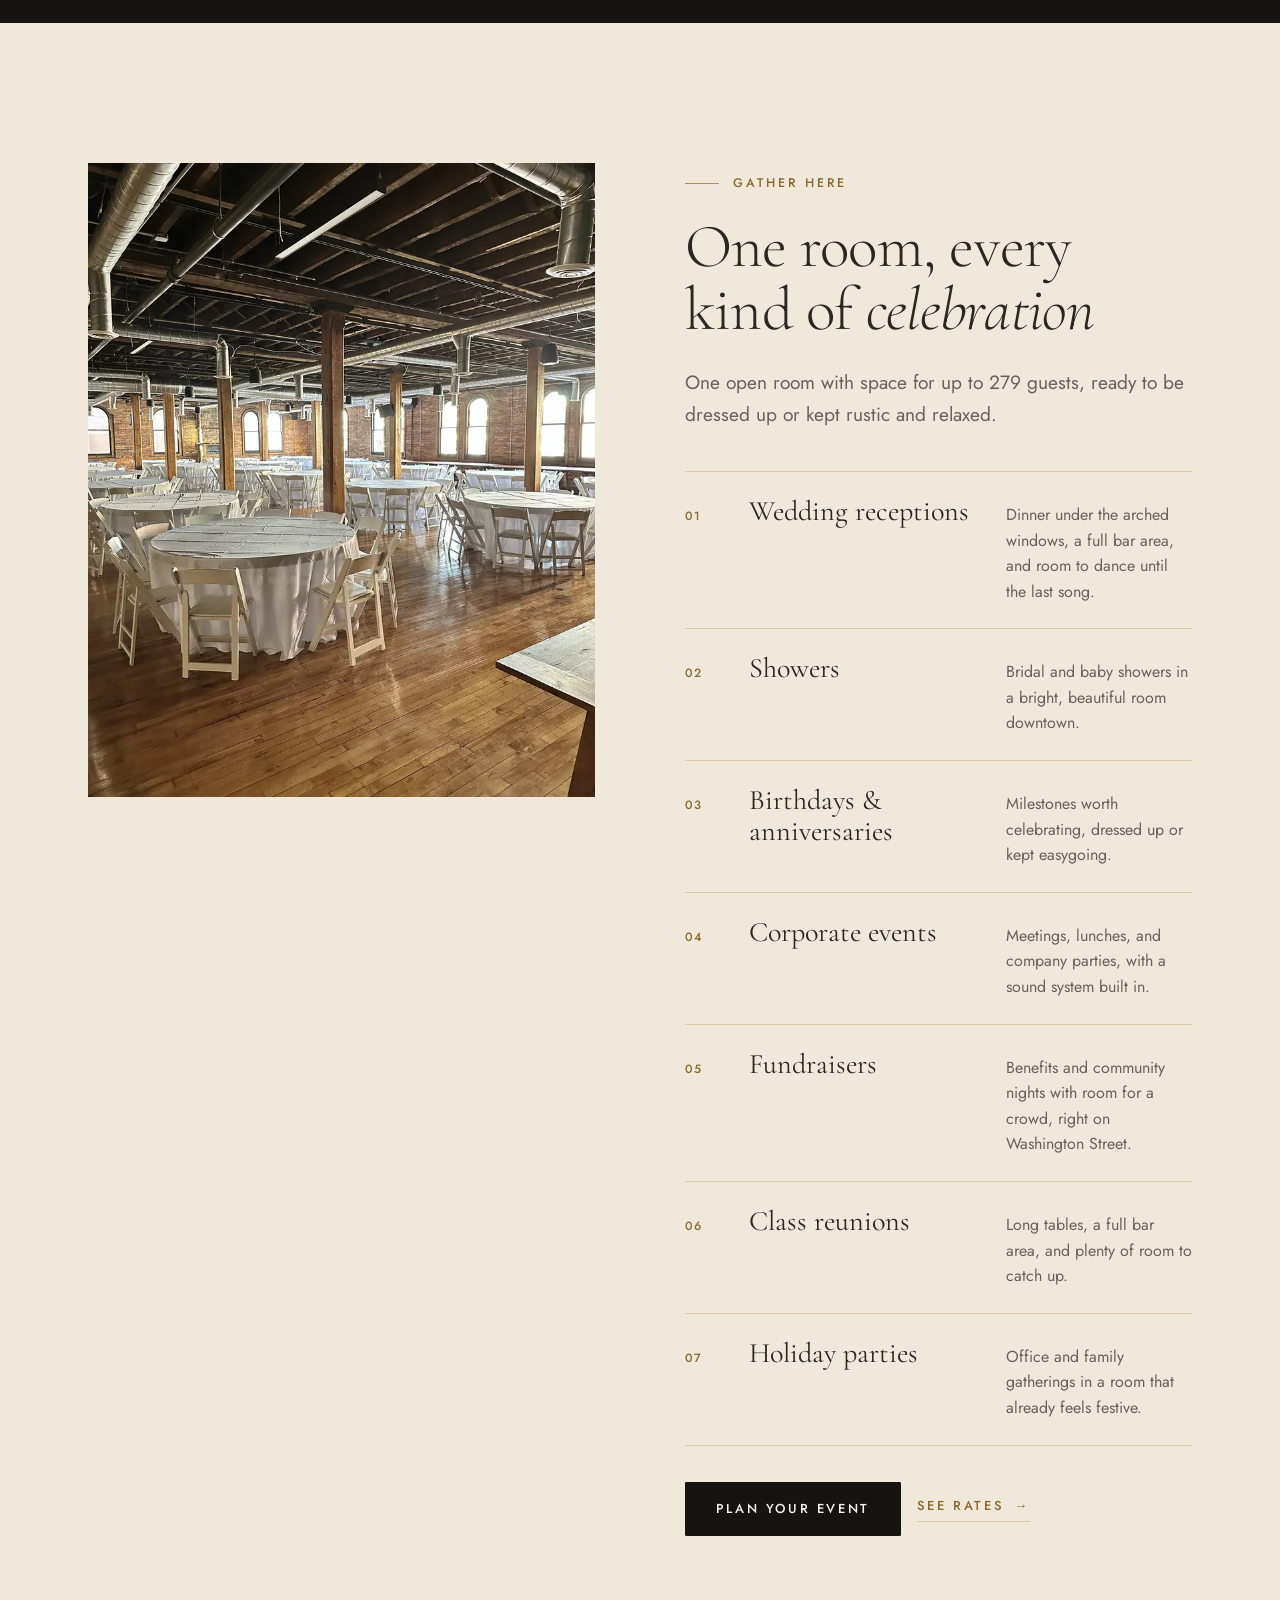
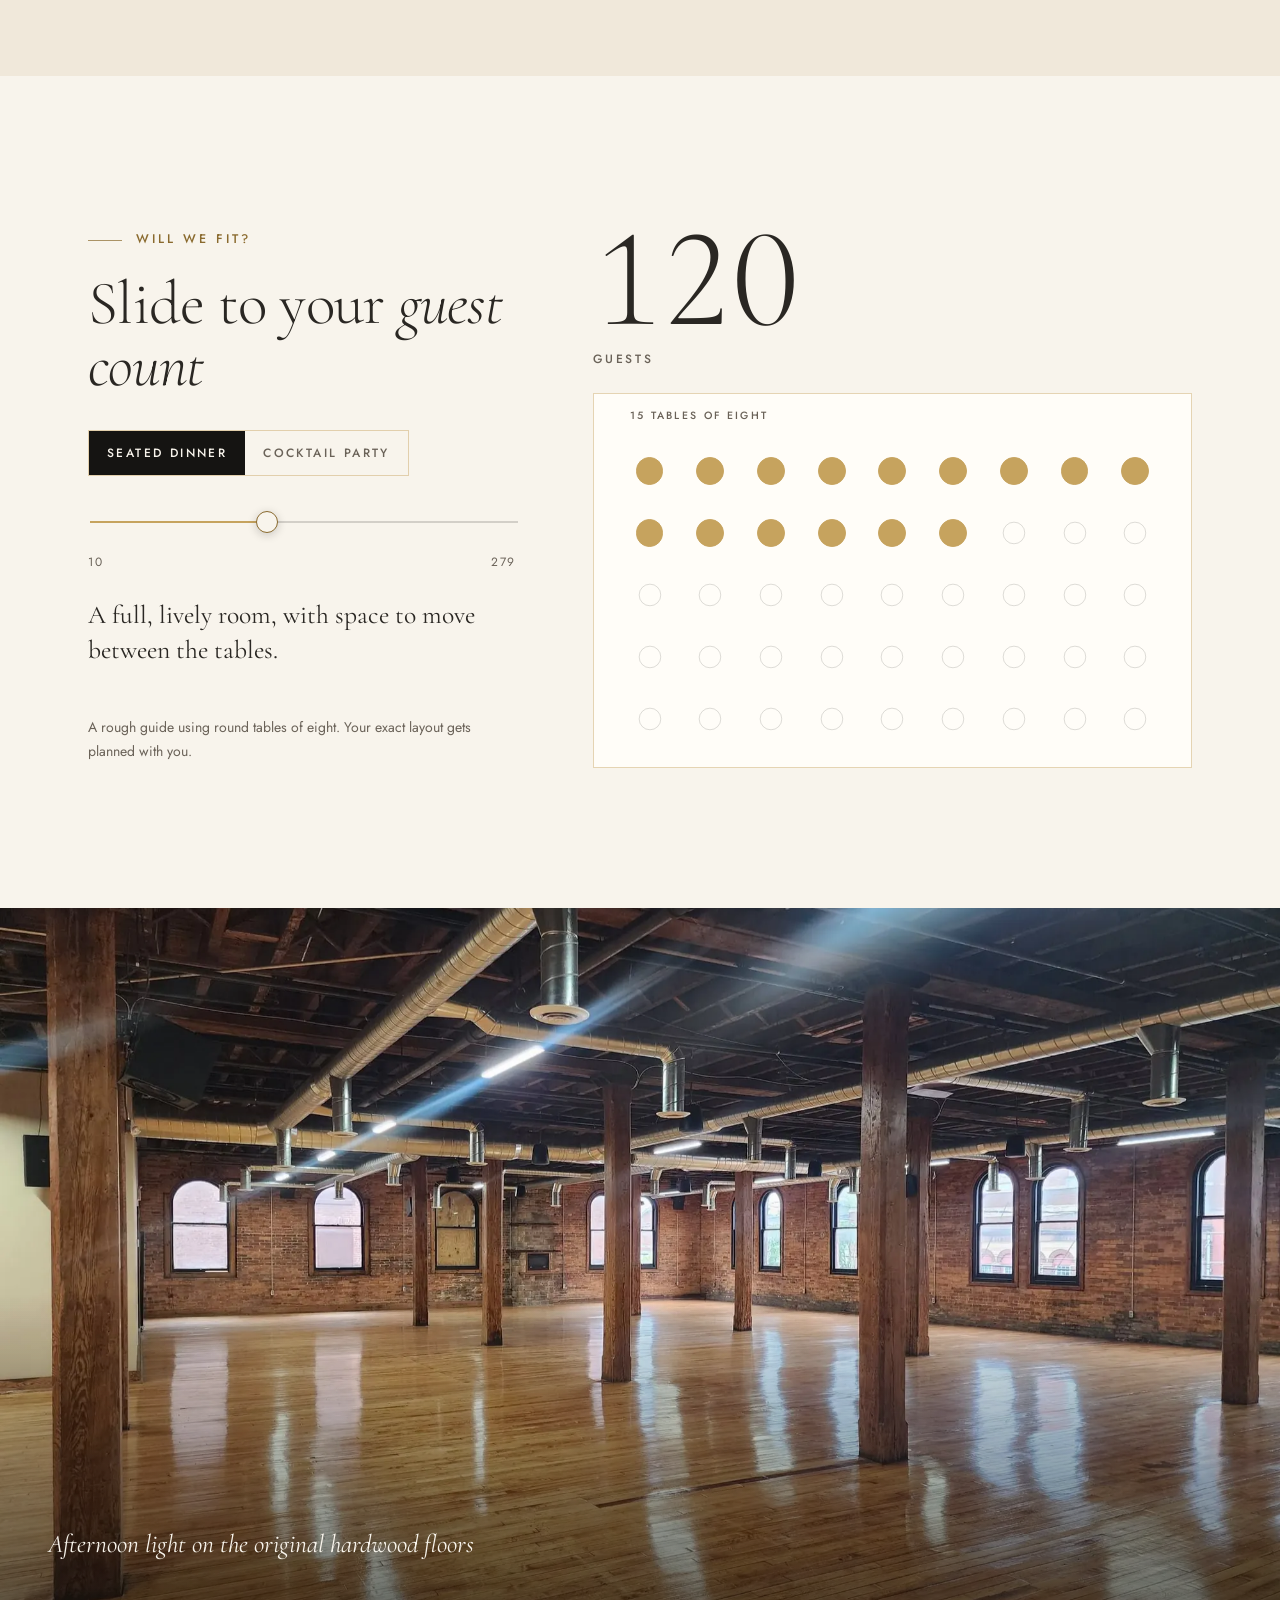
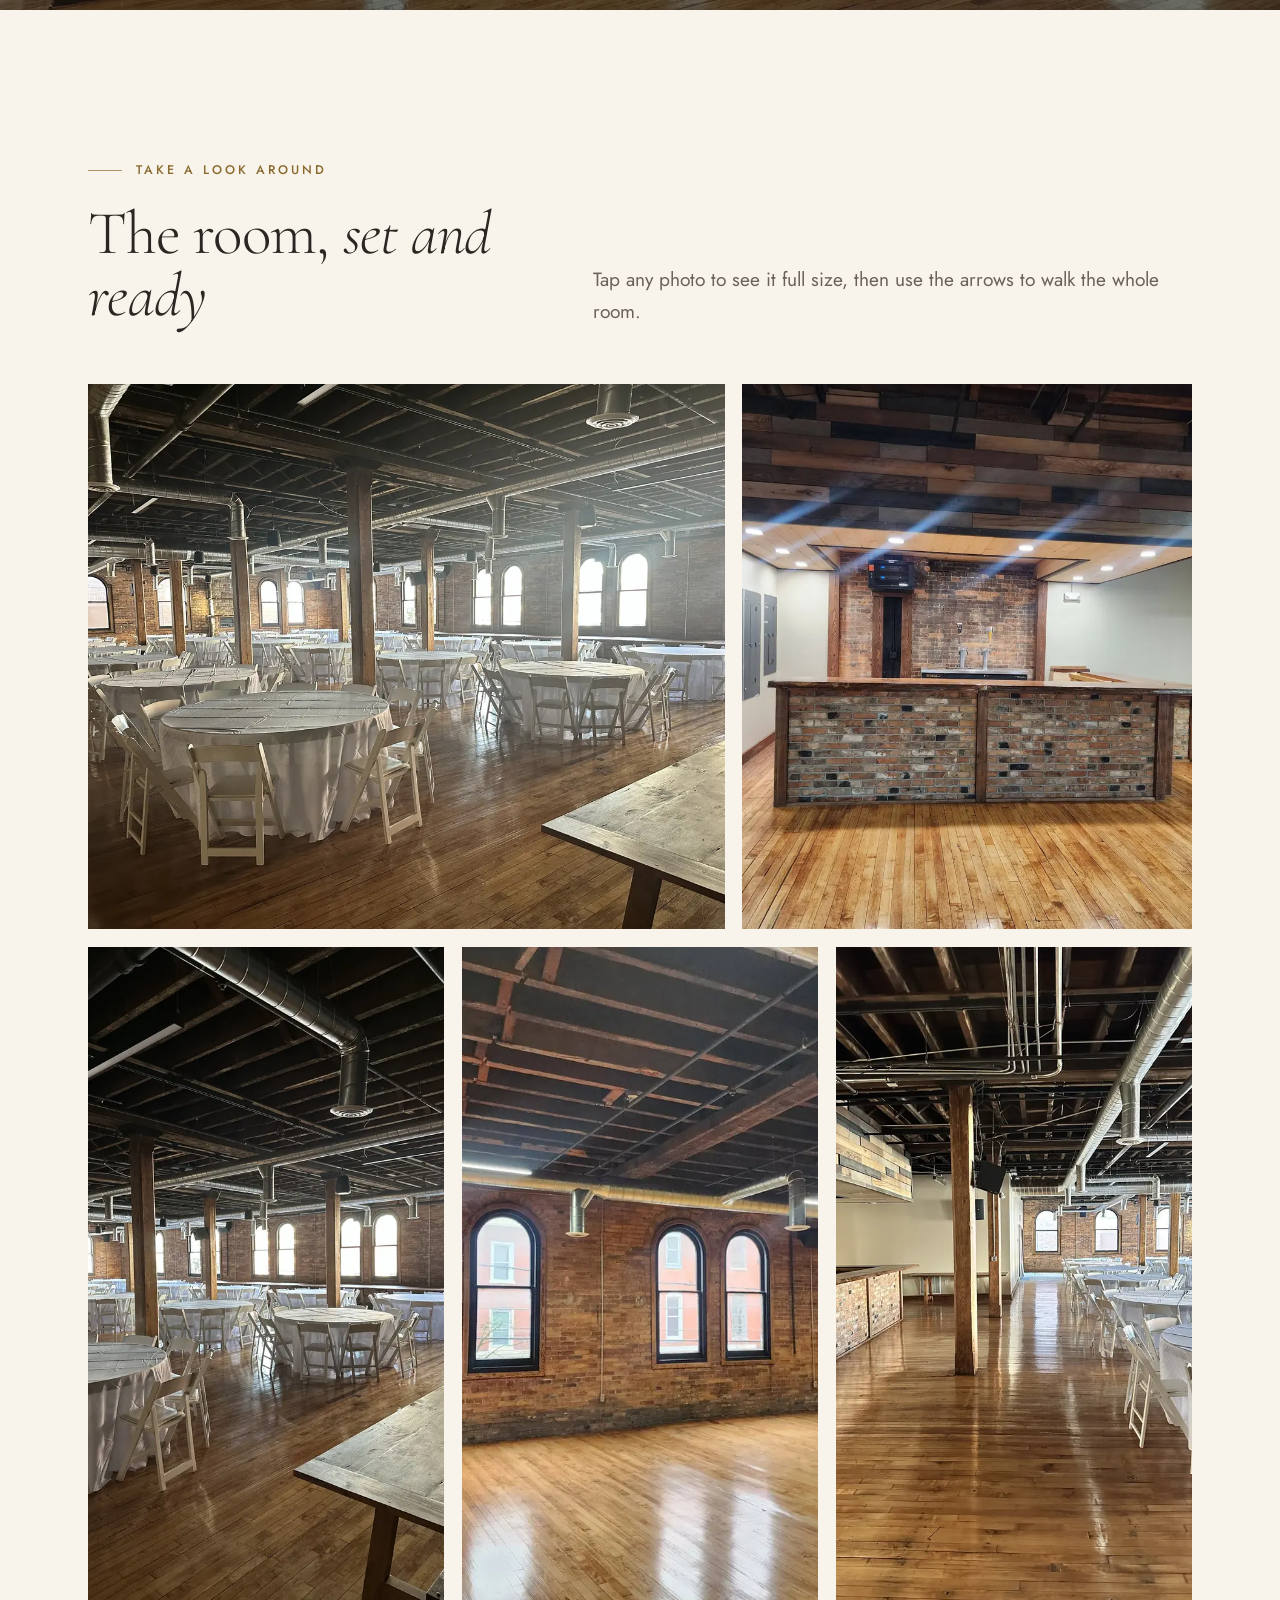
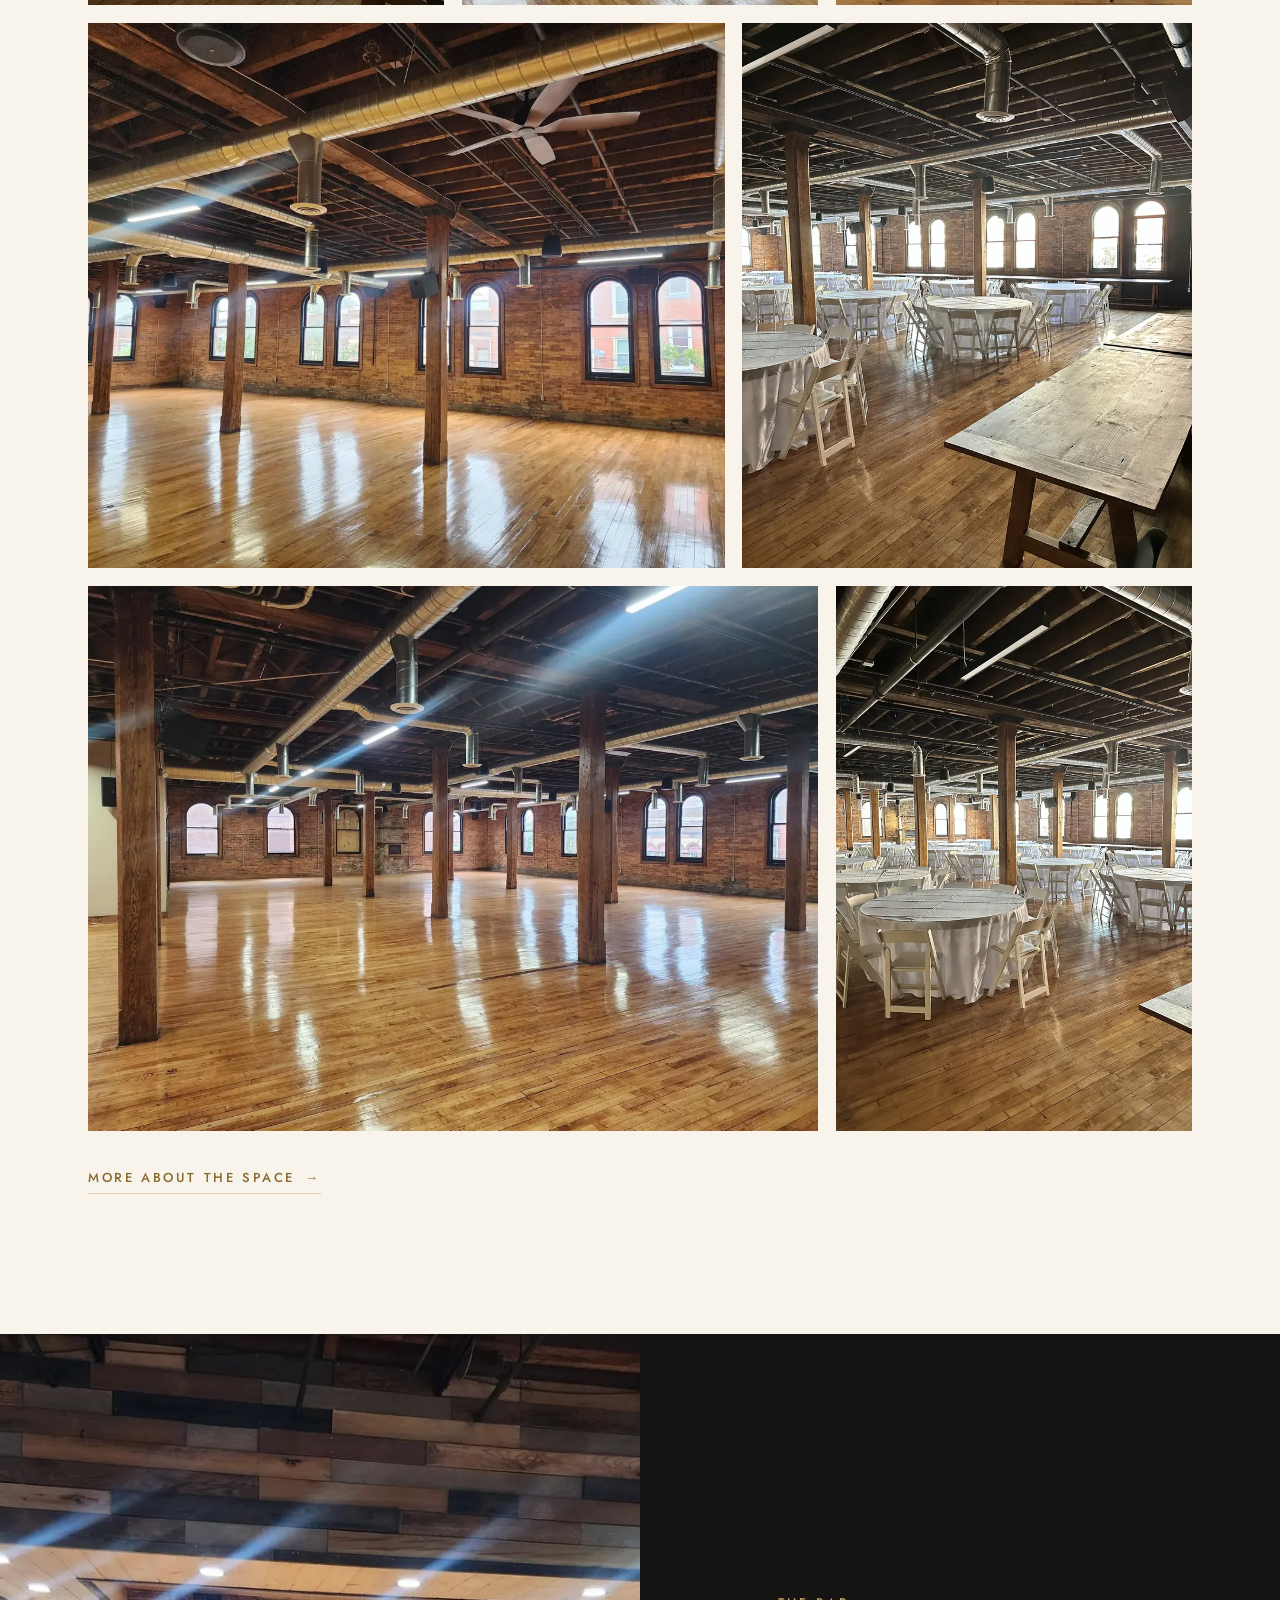
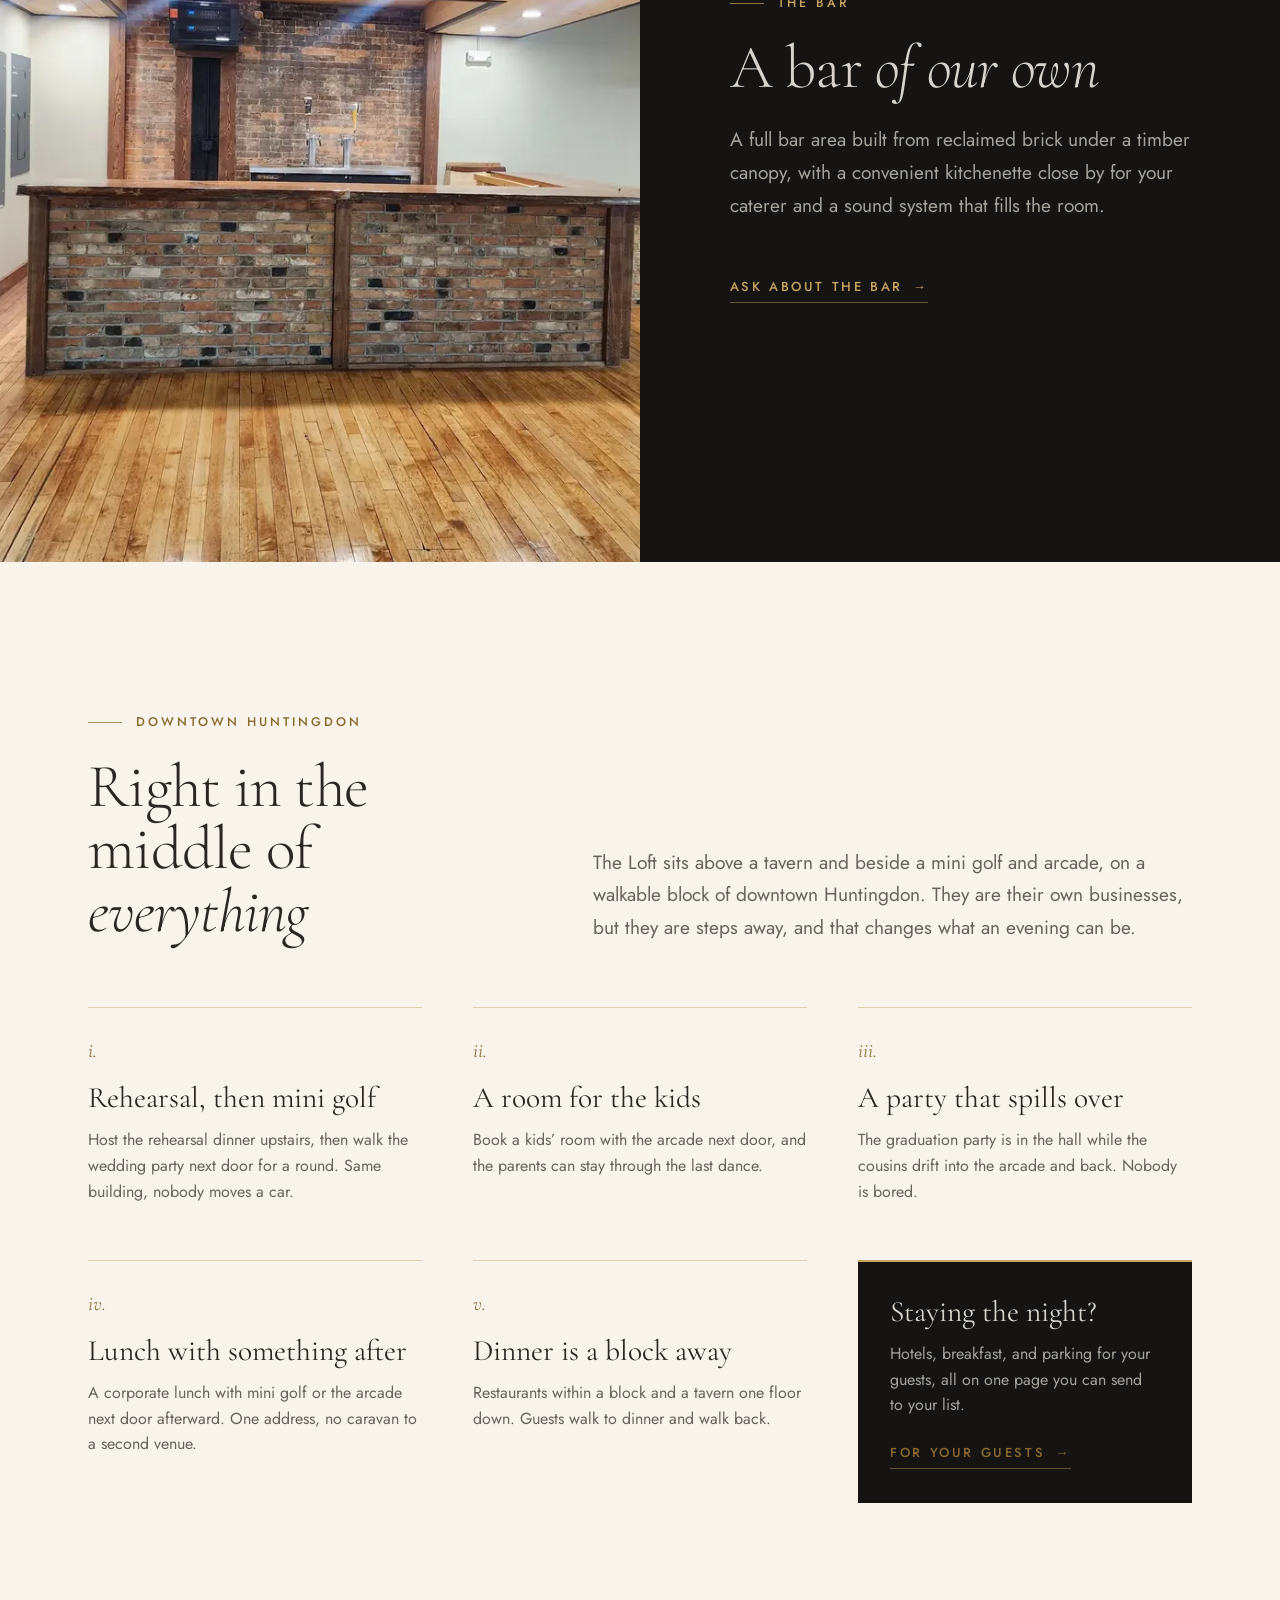
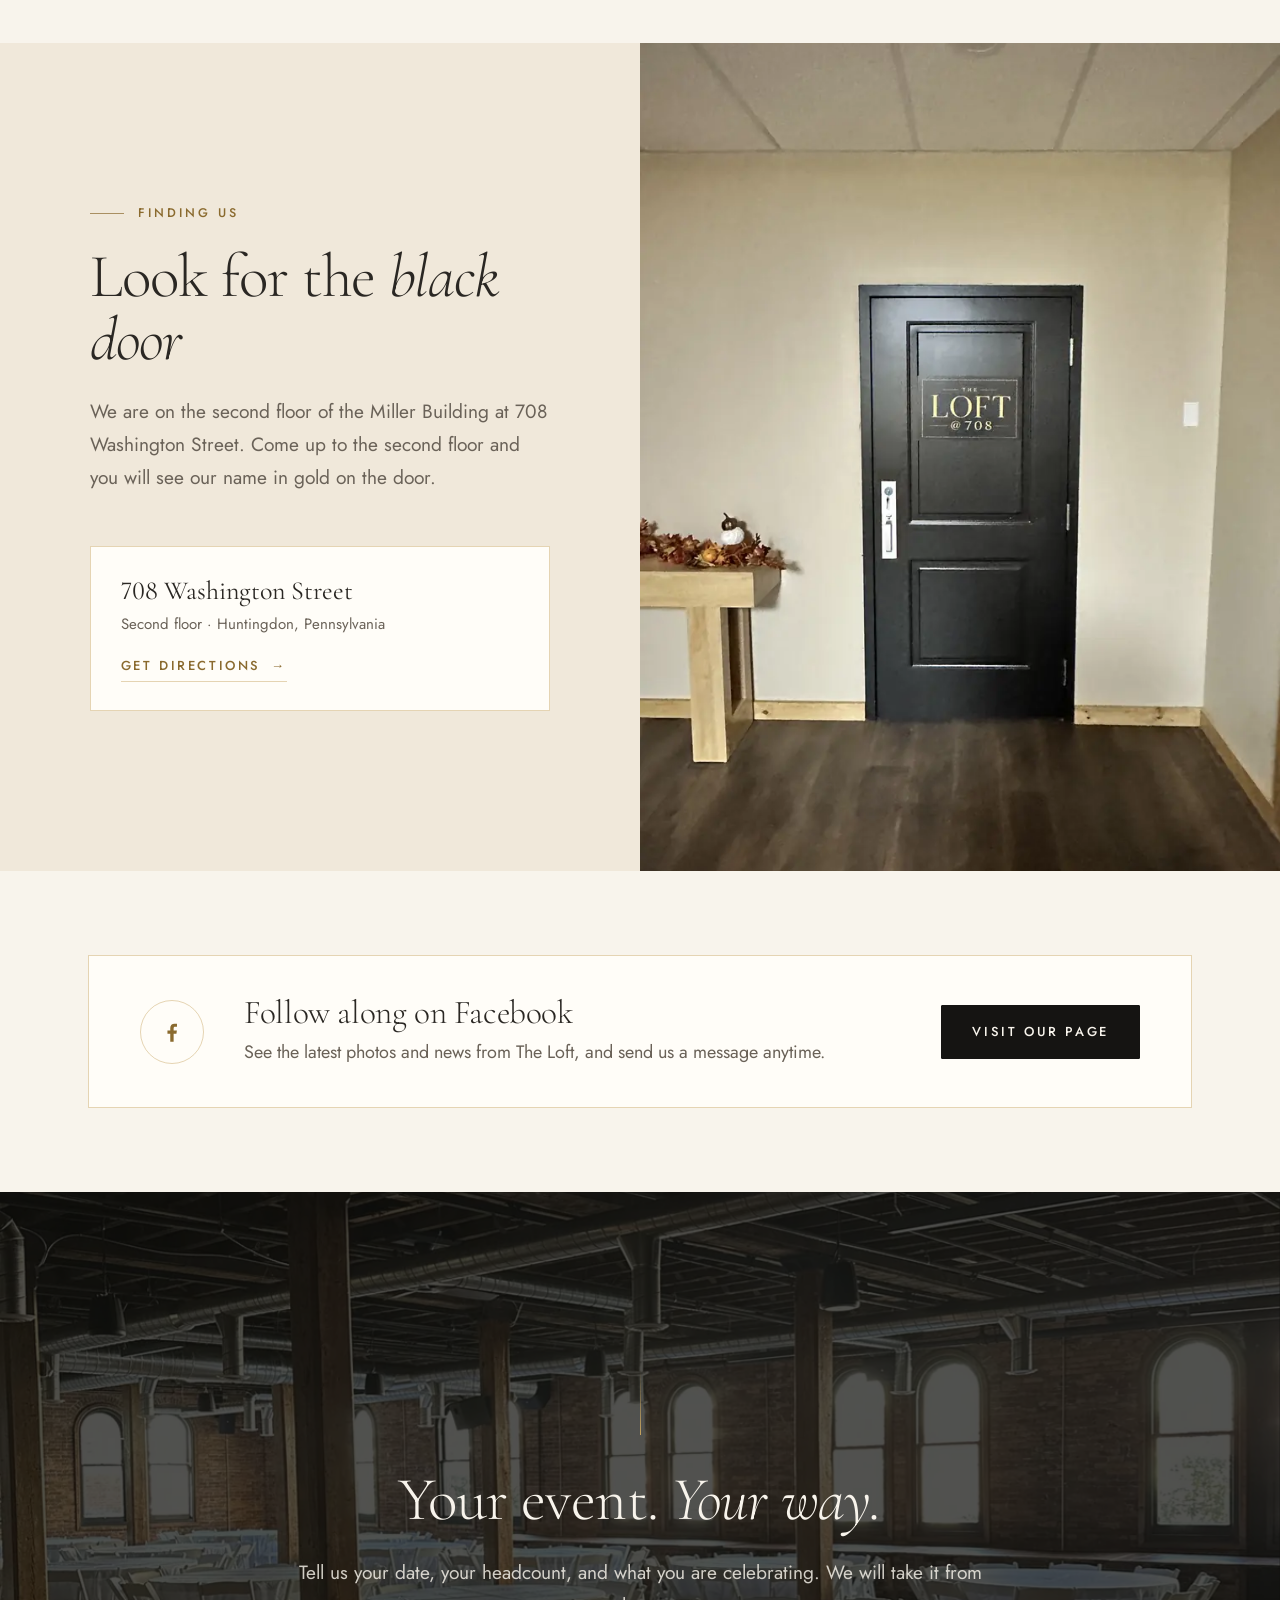
==== commit f01cfb72: "Pull prices and attendant promises until Michele confirms them Michele said the listed prices are hi" ====
--- a/index.html
+++ b/index.html
@@ -413,7 +413,7 @@
       <h2 class="h2" data-content="home.bar.headline" data-content-html>A bar <em>of our own</em></h2>
       <p class="lede" data-content="home.bar.text">A full bar area built from reclaimed brick under a timber canopy, with a convenient kitchenette close by for your caterer and a sound system that fills the room.</p>
       <div class="actions">
-        <a class="text-link" href="pricing.html#bar">Bar options <span aria-hidden="true">&rarr;</span></a>
+        <a class="text-link" href="book-a-tour.html">Ask about the bar <span aria-hidden="true">&rarr;</span></a>
       </div>
     </div>
   </section>
--- a/css/main.css
+++ b/css/main.css
@@ -904,6 +904,8 @@
 .card--ink .card__kicker { color: var(--gold); }
 .card__title { font-family: var(--serif); font-style: italic; font-size: clamp(28px, 2.6vw, 34px); line-height: 1.1; margin: 12px 0 0; }
 .card__price { font-family: var(--serif); font-size: clamp(44px, 4vw, 56px); line-height: 1; margin: 18px 0 0; }
+.card__price--quote { font-size: clamp(24px, 2.2vw, 30px); font-style: italic; color: var(--gold-text); }
+.card--ink .card__price--quote { color: var(--gold-light); }
 .card__text { color: var(--muted); margin: 16px 0 26px; font-size: 16.5px; }
 .card--ink .card__text { color: var(--on-ink-muted); }
 .card__list-title { font-size: 12px; font-weight: 500; letter-spacing: .2em; text-transform: uppercase; margin: 0 0 12px; color: var(--text); }
